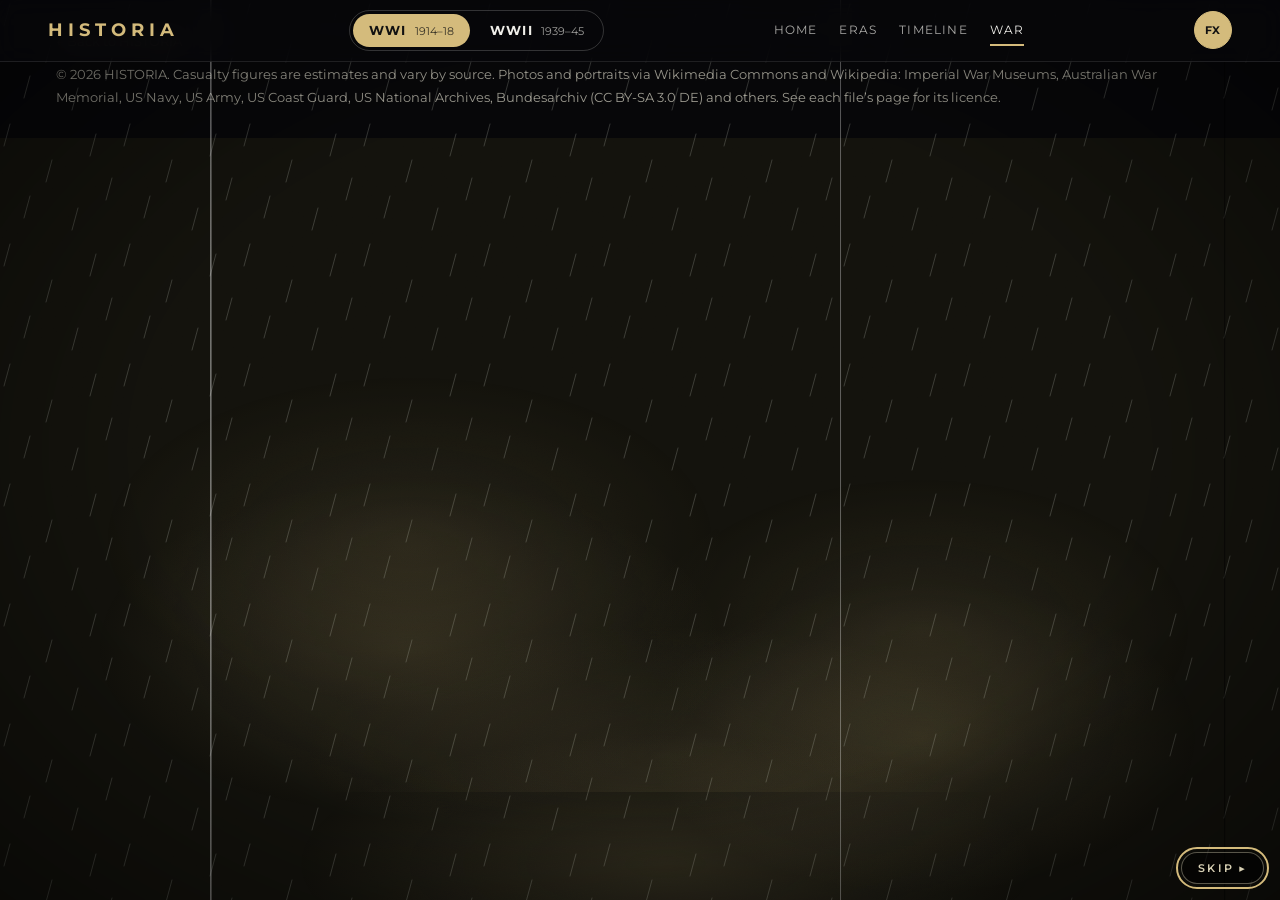
==== war.html @ df44eace "Add files via upload" ====
<!DOCTYPE html>
<html lang="en">
<head>
<meta charset="UTF-8">
<meta name="viewport" content="width=device-width, initial-scale=1, viewport-fit=cover">
<meta name="theme-color" content="#15140e">
<title>War — HISTORIA</title>
<meta name="description" content="The First and Second World Wars as an archive documentary: timelines, battles, leaders and aftermath.">
<link rel="preconnect" href="https://fonts.googleapis.com">
<link rel="preconnect" href="https://fonts.gstatic.com" crossorigin>
<link href="https://fonts.googleapis.com/css2?family=Montserrat:wght@300;400;500;600;700&display=swap" rel="stylesheet">
<link rel="stylesheet" href="war.css">
<link rel="stylesheet" href="war-fx.css">
</head>
<body class="gated" data-war="ww1">
<div id="gate" role="dialog" aria-label="Opening the war archive">
  <div class="gwrap">
    <div class="glight"></div>
    <div class="gdust" id="gdust"></div>
    <div class="door gl"><div class="gt"><small>Restricted access</small><b>WAR</b><small>1914 &mdash; 1945</small></div></div>
    <div class="door gr"><div class="gt"><small>Authorised personnel only</small><b>ARCHIVE</b><small>Historia &middot; Section W</small></div></div>
    <i class="gbar t"></i><i class="gbar b"></i>
    <div class="gwheel">
      <svg viewBox="0 0 200 200" aria-hidden="true">
        <circle cx="100" cy="100" r="94" fill="#1a1c1a" stroke="#0a0a0a" stroke-width="6"/>
        <circle cx="100" cy="100" r="80" fill="none" stroke="#6d7068" stroke-width="12"/>
        <circle cx="100" cy="100" r="80" fill="none" stroke="#2a2c29" stroke-width="2"/>
        <path d="M100 24V176M34 62L166 138M34 138L166 62" stroke="#7d8079" stroke-width="11" stroke-linecap="round"/>
        <path d="M100 24V176M34 62L166 138M34 138L166 62" stroke="#1c1d1b" stroke-width="2" stroke-linecap="round"/>
        <circle cx="100" cy="100" r="26" fill="#3b3d39" stroke="#0e0e0e" stroke-width="4"/>
        <circle class="lamp" cx="100" cy="100" r="9"/>
      </svg>
      <div class="gst"><span class="s1">Sealed</span><span class="s2">Access granted</span></div>
    </div>
  </div>
  <button class="gskip" type="button">Skip &#9656;</button>
</div>
<div class="fxl fog f1" aria-hidden="true"></div>
<div class="fxl fog f2" aria-hidden="true"></div>
<div class="fxl rain" aria-hidden="true"></div>
<div class="fxl beams" aria-hidden="true"><i></i><i></i></div>
<canvas id="fx" class="fxl" aria-hidden="true"></canvas>
<div class="fxl sky" id="sky" aria-hidden="true"></div>
<div class="fxl flk" id="flk" aria-hidden="true"></div>
<div class="fxl scratch" aria-hidden="true"></div>
<div class="fxl vig" aria-hidden="true"></div>
<div class="grain" aria-hidden="true"></div>
<div id="flash" aria-hidden="true"></div>
<div class="prog" id="prog"></div>

<header class="nav">
  <a class="logo" href="index.html">HISTORIA</a>
  <div class="tabs" role="tablist" aria-label="Choose a war">
    <button role="tab" data-k="ww1" aria-selected="true"><b>WWI</b><span>1914–18</span></button>
    <button role="tab" data-k="ww2" aria-selected="false"><b>WWII</b><span>1939–45</span></button>
  </div>
  <nav aria-label="Site">
    <a href="index.html">Home</a>
    <a href="index.html#eras">Eras</a>
    <a href="index.html#timeline">Timeline</a>
    <a href="war.html" aria-current="page">War</a>
  </nav>
  <button class="fxbtn" id="fxbtn" type="button" aria-pressed="true" title="Toggle battlefield effects" aria-label="Toggle battlefield effects">FX</button>
</header>

<main id="main"></main>
<nav class="rail" id="rail" aria-label="Chapters"></nav>
<div class="hud" id="hud" aria-hidden="true"></div>

<footer>
  <a href="index.html">← Back to HISTORIA</a>
  <p>© 2026 HISTORIA. Casualty figures are estimates and vary by source. Photos and portraits via Wikimedia Commons and Wikipedia: Imperial War Museums, Australian War Memorial, US Navy, US Army, US Coast Guard, US National Archives, Bundesarchiv (CC BY-SA 3.0 DE) and others. See each file’s page for its licence.</p>
</footer>

<script defer src="war-data.js"></script>
<script defer src="war-fx.js"></script>
<script defer src="war.js"></script>
</body>
</html>
---- war.css ----
:root{--f:Montserrat,system-ui,sans-serif;--fs:"Cormorant Garamond",Georgia,serif;--n:url("data:image/svg+xml,%3Csvg xmlns='http://www.w3.org/2000/svg' width='300' height='300'%3E%3Cfilter id='n'%3E%3CfeTurbulence type='fractalNoise' baseFrequency='.8' numOctaves='3'/%3E%3CfeColorMatrix values='0 0 0 0 0 0 0 0 0 0 0 0 0 0 0 0 0 0 .55 0'/%3E%3C/filter%3E%3Crect width='300' height='300' filter='url(%23n)'/%3E%3C/svg%3E")}
body[data-war=ww1]{--ab:#15140e;--bb:#cbbf9e;--cb:#5a4630;--tint:#a98d55;--rd:#8a1c12;--hl:#d4bb7c}
body[data-war=ww2]{--ab:#0e1220;--bb:#cfd0c7;--cb:#463f37;--tint:#5d7396;--rd:#9a2a1e;--hl:#9db3d4}
*{box-sizing:border-box;margin:0}
html{scroll-behavior:smooth}
body{font:400 15px/1.75 var(--f);background:var(--ab);color:#efeee9;overflow-x:hidden}
a{color:inherit}
:focus-visible{outline:2px solid var(--hl);outline-offset:3px}
.prog{position:fixed;inset:0 auto auto 0;height:3px;width:0;background:var(--hl);z-index:80}
.grain{position:fixed;inset:-50%;z-index:45;pointer-events:none;background:var(--n);opacity:.1;mix-blend-mode:overlay}
#flash{position:fixed;inset:0;z-index:70;background:#000;opacity:0;pointer-events:none}
#flash.go{animation:fl .7s ease}
@keyframes fl{40%,60%{opacity:1}}
.nav{position:fixed;top:0;left:0;right:0;z-index:60;display:flex;align-items:center;justify-content:space-between;gap:14px;padding:10px clamp(14px,4vw,48px);background:rgba(8,8,10,.74);backdrop-filter:blur(12px);border-bottom:1px solid rgba(255,255,255,.1)}
.logo{font:700 18px var(--f);letter-spacing:.28em;text-decoration:none;color:var(--hl)}
.nav nav{display:flex;gap:22px;font-size:12px;letter-spacing:.1em;text-transform:uppercase}
.nav nav a{text-decoration:none;opacity:.7;padding:4px 0;border-bottom:2px solid transparent}
.nav nav a:hover,.nav nav a[aria-current]{opacity:1;border-color:var(--hl)}
.tabs{display:flex;gap:4px;padding:3px;border:1px solid rgba(255,255,255,.18);border-radius:99px}
.tabs button{cursor:pointer;font:inherit;color:#efeee9;background:none;border:0;border-radius:99px;padding:5px 16px;display:flex;gap:8px;align-items:baseline;transition:.3s}
.tabs b{font-weight:700;letter-spacing:.1em;font-size:13px}.tabs span{font-size:11px;opacity:.65}
.tabs button[aria-selected=true]{background:var(--hl);color:#111}
.tabs button[aria-selected=true] span{opacity:.8}

/* slides */
.sl{position:relative;min-height:100svh;display:grid;align-items:center;overflow:hidden;padding:96px 0 56px}
.a{grid-template-columns:minmax(0,.9fr) minmax(0,1.1fr);color:#efeee9;background:radial-gradient(90% 80% at 15% 20%,rgba(255,255,255,.07),transparent),var(--n),var(--ab)}
.b{grid-template-columns:minmax(0,1fr) minmax(0,1.1fr) minmax(0,1fr);color:#1b1a17;background:radial-gradient(60% 50% at 18% 20%,rgba(120,90,40,.28),transparent),radial-gradient(50% 60% at 88% 88%,rgba(90,60,30,.28),transparent),var(--n),var(--bb)}
.c{grid-template-columns:minmax(0,.95fr) minmax(0,1.05fr);color:#efe3cc;background:radial-gradient(80% 70% at 72% 40%,rgba(255,220,150,.16),transparent),var(--n),var(--cb)}
.c::after{content:attr(data-g);position:absolute;right:-2%;top:12%;width:46%;font:italic 500 30px/1.5 var(--fs);opacity:.07;filter:blur(1.2px);pointer-events:none;text-align:justify}
.tx{position:relative;z-index:3;padding:0 clamp(22px,5vw,80px);text-align:center;max-width:640px;margin:0 auto}
.yr{display:flex;justify-content:center;align-items:center;gap:.35em;font:300 clamp(52px,7.5vw,100px)/1 var(--f);letter-spacing:.04em}
.yr::before,.yr::after{content:"";width:.38em;height:3px;background:currentColor}
.dt{display:inline-block;margin:12px 0 24px;padding-bottom:7px;font:600 12px var(--f);letter-spacing:.16em;text-transform:uppercase;border-bottom:2px solid currentColor}
.tx p{max-width:46ch;margin:0 auto;text-align:justify;text-align-last:center;hyphens:auto}
.stars{margin:22px 0 14px;letter-spacing:.7em;padding-left:.7em;opacity:.8}
.tx h3{font:700 clamp(19px,2.4vw,28px)/1.3 var(--f);letter-spacing:.16em;text-transform:uppercase}
.b .tx h3.top{font-size:clamp(22px,2.8vw,34px)}
.rl{display:block;width:130px;height:3px;background:currentColor;margin:14px auto 22px}
.b .stars{color:var(--rd);opacity:1}
.big{font:700 clamp(28px,3.4vw,42px)/1.1 var(--f);color:var(--rd)}
.tx small{display:block;margin:4px 0 14px;opacity:.7}
.b h3.foot{margin-top:10px;font-size:clamp(15px,1.8vw,20px)}
.tx h4{margin:14px 0 2px;font:700 12px var(--f);letter-spacing:.14em;text-transform:uppercase}
.sd{font-size:13px;line-height:1.6}
.cover .tx{max-width:700px}
.cover h1{font:700 clamp(30px,5.2vw,64px)/1.1 var(--f);letter-spacing:.14em;text-transform:uppercase;margin:6px 0 20px}
.lead{font:italic 500 clamp(20px,2.4vw,26px)/1.45 var(--fs);max-width:34ch;margin:0 auto 26px;text-align:center}
.st{display:grid;grid-template-columns:1fr 1fr;gap:1px;margin-top:22px;background:rgba(255,255,255,.18)}
.st div{background:var(--ab);padding:12px 8px}
.st b{display:block;font:600 clamp(16px,1.9vw,21px) var(--f);color:var(--hl)}
.st span{font-size:12px;opacity:.75}
.fine{margin-top:10px;font-size:12px;opacity:.6}

/* torn photos */
.pw{position:relative;height:min(78svh,740px)}
.pb,.ph{position:absolute;inset:0}
.pb{background:rgba(255,255,255,.16);clip-path:var(--clip2);transform:translateX(var(--dx))}
.b .pb{background:#1b1a17;opacity:.85}.c .pb{background:#e8dcc0;opacity:.55}
.ph{clip-path:var(--clip);overflow:hidden;box-shadow:inset 0 0 130px rgba(0,0,0,.65);background:#222}
.ph::before{content:"";position:absolute;inset:0;z-index:2;background:radial-gradient(rgba(0,0,0,.4) 1px,transparent 1.7px) 0 0/4px 4px;mix-blend-mode:multiply;opacity:.55}
.ph::after{content:"";position:absolute;inset:0;z-index:3;background:var(--tint);mix-blend-mode:multiply;opacity:.5}
.pi{position:absolute;inset:0;background-size:cover;background-position:center;filter:grayscale(1) contrast(1.2)}
.pi img{width:100%;height:100%;object-fit:cover}
.c .ph,.c .dph{filter:sepia(.5)}

/* document / ID cards */
.doc{position:relative;z-index:3;width:min(380px,82%);margin:0 auto;padding:16px 16px 18px;background:var(--n),#e7dabb;color:#2b2217;box-shadow:0 30px 60px rgba(0,0,0,.5),0 0 0 1px rgba(0,0,0,.2);transform:rotate(var(--r,3deg))}
.doc::before{content:"";position:absolute;inset:0;transform:rotate(-5deg) translate(-14px,10px);background:#cdbd98;z-index:-1;box-shadow:0 14px 30px rgba(0,0,0,.4)}
.dph{position:relative;aspect-ratio:3/3.6;overflow:hidden;border:1px solid rgba(0,0,0,.4);background:#444;box-shadow:inset 0 0 60px rgba(0,0,0,.5)}
.dph::after{content:"";position:absolute;inset:0;background:var(--tint);mix-blend-mode:multiply;opacity:.5}
.dl{margin-top:12px;font-family:var(--f);text-align:left}
.dl b{display:block;font:700 14px var(--f);letter-spacing:.12em;text-transform:uppercase;border-bottom:2px solid #2b2217;padding-bottom:6px;margin-bottom:6px}
.dl span{font-size:12px;letter-spacing:.1em;text-transform:uppercase;opacity:.75}
.stamp{position:absolute;z-index:4;right:-12px;top:-16px;padding:5px 12px;border:3px double var(--rd);color:var(--rd);font:700 14px var(--f);letter-spacing:.14em;transform:rotate(-9deg);background:rgba(231,218,187,.85)}
.india{padding:26px 24px;text-align:left;--r:-2deg}
.india p{font-size:14px;margin-top:6px;text-align:left}
.al{list-style:none;padding:0;text-align:left;max-width:46ch;margin:0 auto;display:grid;gap:12px}
.al li{padding:12px 16px;border-left:3px solid var(--hl);background:rgba(255,255,255,.06);font-size:14px}
.ld{display:block;padding-top:110px}
.cards{display:flex;gap:26px;overflow-x:auto;padding:44px clamp(22px,6vw,80px) 56px;scroll-snap-type:x proximity;position:relative;z-index:3}
.idc{flex:none;width:250px;scroll-snap-align:center;padding:14px;background:var(--n),#e7dabb;color:#2b2217;box-shadow:0 24px 40px rgba(0,0,0,.45);transform:rotate(var(--r));transition:transform .35s,box-shadow .35s}
.idc:hover{transform:rotate(0) translateY(-8px);box-shadow:0 34px 50px rgba(0,0,0,.55)}
.ih{font:600 10px var(--f);letter-spacing:.18em;text-transform:uppercase;border-bottom:2px solid #2b2217;padding-bottom:6px;margin-bottom:10px;display:flex;justify-content:space-between}
.por{height:150px;margin-bottom:12px;background:radial-gradient(circle at 50% 36%,#3a2f22 0 21%,transparent 22%),radial-gradient(ellipse at 50% 108%,#3a2f22 0 50%,transparent 51%),linear-gradient(#c3b08c,#8d7a5a);box-shadow:inset 0 0 40px rgba(0,0,0,.45);border:1px solid rgba(0,0,0,.4)}
.por.pic{background:var(--im) center 15%/cover no-repeat;filter:grayscale(1) sepia(.35) contrast(1.1)}
.hint{margin-top:10px;font-size:12px;letter-spacing:.12em;text-transform:uppercase;opacity:.7;text-align:center!important}
.idc h3{font:700 15px/1.3 var(--f);letter-spacing:.08em;text-transform:uppercase}
.idc small{display:block;margin:4px 0 8px;font-size:11px;letter-spacing:.1em;text-transform:uppercase;color:var(--rd);font-weight:600}
.idc p{font-size:13px;line-height:1.6}

/* reveal */
.tx>*,.doc,.idc,.ph,.pb{opacity:0}
.tx>*{transform:translateY(18px)}
.ph{transform:translateX(var(--rx,40px)) scale(1.04)}
.in .tx>*{opacity:1;transform:none;transition:opacity .8s,transform .8s;transition-delay:calc(var(--i,1)*110ms)}
.tx>:nth-child(2){--i:2}.tx>:nth-child(3){--i:3}.tx>:nth-child(4){--i:4}.tx>:nth-child(5){--i:5}.tx>:nth-child(6){--i:6}
.in .ph{opacity:1;transform:none;transition:opacity 1.1s,transform 1.4s cubic-bezier(.2,.7,.2,1)}
.in .pb{opacity:.85;transition:opacity 1.6s .3s}
.in .doc,.in .idc{opacity:1;transition:opacity .9s .2s,transform .35s}
.in .idc:nth-child(2){transition-delay:.35s}.in .idc:nth-child(3){transition-delay:.5s}.in .idc:nth-child(4){transition-delay:.65s}.in .idc:nth-child(5){transition-delay:.8s}

.rail{position:fixed;right:8px;top:50%;transform:translateY(-50%);z-index:55;display:flex;flex-direction:column}
.rail button{position:relative;width:20px;height:19px;background:none;border:0;cursor:pointer}
.rail button::before{content:"";position:absolute;inset:6px;border:1.5px solid #fff;border-radius:50%;mix-blend-mode:difference;transition:.25s}
.rail button.on::before{background:#fff;inset:4px}
.rail span{position:absolute;right:24px;top:50%;transform:translateY(-50%);white-space:nowrap;font-size:11px;background:#000;color:#fff;padding:3px 9px;border-radius:3px;opacity:0;pointer-events:none;transition:.2s}
.rail button:hover span,.rail button:focus-visible span{opacity:1}
.hud{position:fixed;left:clamp(14px,3vw,40px);bottom:18px;z-index:55;color:#fff;mix-blend-mode:difference;pointer-events:none;line-height:1.1}
.hud b{display:block;font:300 clamp(30px,4vw,52px) var(--f);letter-spacing:.04em}
.hud small{font-size:11px;letter-spacing:.16em;text-transform:uppercase;opacity:.8}
footer{padding:30px clamp(16px,5vw,56px);display:flex;flex-wrap:wrap;gap:10px 30px;justify-content:space-between;font-size:13px;background:#08080a;color:#a9a79c}
footer a{color:var(--hl);text-decoration:none}

@media(max-width:860px){
.nav nav{display:none}.sl{padding:58px 0 40px}.ld{padding-top:80px}
.a,.b,.c{grid-template-columns:1fr;align-content:start;gap:26px}
.a .pw,.c .pw,.b .pw{height:44svh;order:-1}
.b .pw.two{display:none}
.pb{clip-path:var(--clipm2)}.ph{clip-path:var(--clipm)}
.pb{transform:translateY(1.4%)}.ph{--rx:0}
.c::after{display:none}.doc{margin-bottom:10px}
.rail,.hud small{display:none}.hud{bottom:10px}
.hud b{font-size:26px}
.tabs button{padding:5px 11px}.tabs span{display:none}
}
@media(prefers-reduced-motion:reduce){*{animation:none!important;transition:none!important;scroll-behavior:auto!important}.tx>*,.doc,.idc,.ph,.pb{opacity:1!important;transform:none!important}.pb{opacity:.85!important}.doc{transform:rotate(var(--r,3deg))!important}.idc{transform:rotate(var(--r))!important}}
---- war-fx.css ----
/* ===== HISTORIA · War — gate, battlefield effects, UX polish (load after war.css) ===== */
body[data-war=ww1]{--fogc:rgba(190,170,110,.16)}
body[data-war=ww2]{--fogc:rgba(120,145,190,.15)}
body.gated{overflow:hidden}

/* ---------- 1. BLAST-DOOR GATE ---------- */
#gate{position:fixed;inset:0;z-index:200;overflow:hidden;font-family:var(--f)}
.gwrap{position:absolute;inset:0}
#gate .door{position:absolute;top:0;bottom:0;width:50.4%;z-index:3;will-change:transform;
  background:
   radial-gradient(circle,rgba(255,255,255,.3) 0 1.6px,rgba(0,0,0,.65) 2.4px,transparent 3.6px) 0 0/64px 64px,
   linear-gradient(transparent calc(50% - 2px),rgba(0,0,0,.6) 50%,transparent calc(50% + 2px)),
   radial-gradient(70% 50% at 70% 20%,rgba(160,90,40,.28),transparent),
   var(--n),
   linear-gradient(90deg,#202420,#3a3f39 45%,#1e211e);
  box-shadow:inset 0 0 140px rgba(0,0,0,.75),inset 0 0 0 3px rgba(0,0,0,.6)}
#gate .door::before,#gate .door::after{content:"";position:absolute;left:0;right:0;height:26px;
  background:repeating-linear-gradient(-45deg,#d6a317 0 18px,#141414 18px 36px);opacity:.92;box-shadow:0 0 0 2px #0a0a0a}
#gate .door::before{top:0}#gate .door::after{bottom:0}
.gl{left:0;border-right:3px solid #000}
.gr{right:0;border-left:3px solid #000}
.gt{position:absolute;top:50%;transform:translateY(-50%);display:flex;flex-direction:column;gap:10px;color:#d8d0b4;white-space:nowrap}
.gl .gt{right:calc(min(17vmin,140px) + 22px);align-items:flex-end;text-align:right}
.gr .gt{left:calc(min(17vmin,140px) + 22px);align-items:flex-start}
.gt b{font:800 clamp(15px,4.6vw,96px)/1 var(--f);letter-spacing:.1em;text-shadow:0 2px 0 rgba(0,0,0,.6);opacity:.9}
.gt small{font:600 clamp(8px,1.05vw,13px) var(--f);letter-spacing:.3em;text-transform:uppercase;opacity:.65}
.gbar{position:absolute;left:28%;width:44%;height:clamp(22px,4.4vh,44px);z-index:4;
  background:linear-gradient(#5b5f58,#2a2d29 55%,#171917);box-shadow:0 6px 16px rgba(0,0,0,.6),inset 0 2px 0 rgba(255,255,255,.18);border:2px solid #0a0a0a}
.gbar.t{top:27%}.gbar.b{bottom:27%}
.gwheel{--ws:min(34vmin,280px);position:absolute;left:50%;top:50%;width:var(--ws);height:var(--ws);margin:calc(var(--ws)/-2) 0 0 calc(var(--ws)/-2);z-index:6;filter:drop-shadow(0 12px 22px rgba(0,0,0,.7))}
.gwheel svg{display:block;width:100%;height:100%}
.lamp{fill:#d1281c}
.gst{position:absolute;top:calc(100% + 16px);left:50%;width:0;font:700 12px/1 var(--f);letter-spacing:.32em;text-transform:uppercase;white-space:nowrap}
.gst span{position:absolute;left:0;transform:translateX(-50%)}
.gst .s1{color:#e0493a}.gst .s2{color:#6fe38a;opacity:0}
.glight{position:absolute;inset:0;z-index:1;opacity:0;background:radial-gradient(55% 120% at 50% 50%,rgba(255,246,214,.92),rgba(255,200,120,.45) 38%,transparent 72%)}
.gdust{position:absolute;inset:0;z-index:2;pointer-events:none}
.gdust i{position:absolute;bottom:-10px;border-radius:50%;background:rgba(255,236,190,.9);opacity:0}
.gskip{position:absolute;right:16px;bottom:16px;z-index:10;cursor:pointer;font:600 11px var(--f);letter-spacing:.2em;text-transform:uppercase;color:#d8d0b4;background:rgba(0,0,0,.55);border:1px solid rgba(216,208,180,.4);border-radius:99px;padding:8px 16px;transition:background .25s,color .25s}
.gskip:hover{background:var(--hl);color:#111}

/* timeline — all driven by .run so JS only adds one class */
#gate.run .gwheel svg{animation:gspin 1s .3s cubic-bezier(.5,0,.2,1) both}
#gate.run .lamp{animation:glamp 1.4s both}
#gate.run .gst .s1{animation:gblink .5s steps(2) infinite,ghide .01s 1.4s forwards}
#gate.run .gst .s2{animation:gshow .2s 1.45s forwards}
#gate.run .gbar.t{animation:gbt .5s 1.25s cubic-bezier(.6,0,.3,1) both}
#gate.run .gbar.b{animation:gbb .5s 1.3s cubic-bezier(.6,0,.3,1) both}
#gate.run .gwheel{animation:gwout .35s 1.7s ease-in both}
#gate.run .gwrap{animation:gshake .55s 1.75s linear}
#gate.run .gl{animation:gdl 1.6s 1.8s cubic-bezier(.7,0,.25,1) both}
#gate.run .gr{animation:gdr 1.6s 1.8s cubic-bezier(.7,0,.25,1) both}
#gate.run .glight{animation:glt 2.2s 1.8s ease-out both}
#gate.run .gdust i{animation:gdd var(--d) var(--l) ease-out both}
#gate.out{animation:gout .6s ease forwards;pointer-events:none}
@keyframes gspin{to{transform:rotate(-540deg)}}
@keyframes glamp{0%,80%{fill:#d1281c}81%,100%{fill:#5be07a}}
@keyframes gblink{50%{opacity:.25}}
@keyframes ghide{to{opacity:0;visibility:hidden}}
@keyframes gshow{to{opacity:1}}
@keyframes gbt{to{transform:translateX(-170%)}}
@keyframes gbb{to{transform:translateX(170%)}}
@keyframes gwout{to{opacity:0;transform:scale(1.2)}}
@keyframes gshake{15%{transform:translate(-3px,2px)}30%{transform:translate(3px,-2px)}45%{transform:translate(-2px,-3px)}60%{transform:translate(3px,3px)}75%{transform:translate(-2px,2px)}}
@keyframes gdl{0%{transform:none}10%{transform:translateX(.6%)}100%{transform:translateX(-101%)}}
@keyframes gdr{0%{transform:none}10%{transform:translateX(-.6%)}100%{transform:translateX(101%)}}
@keyframes glt{0%{opacity:0}18%{opacity:1}100%{opacity:0}}
@keyframes gdd{0%{opacity:0;transform:translate(0,0)}20%{opacity:.9}100%{opacity:0;transform:translate(var(--x),-70vh)}}
@keyframes gout{to{opacity:0;visibility:hidden}}

/* ---------- 2. BATTLEFIELD EFFECT LAYERS ---------- */
.fxl{position:fixed;pointer-events:none}
.nofx .fxl{display:none}
.fog{left:0;top:0;width:200vw;height:100%;z-index:43;background-size:100vw 100%;
  background-image:radial-gradient(34% 26% at 32% 72%,var(--fogc),transparent 72%),radial-gradient(30% 24% at 72% 82%,var(--fogc),transparent 72%),radial-gradient(40% 20% at 52% 96%,var(--fogc),transparent 72%);
  animation:fogd 70s linear infinite}
.fog.f2{top:-12%;opacity:.7;animation-duration:115s;animation-direction:reverse}
@keyframes fogd{to{transform:translate3d(-100vw,0,0)}}
.rain{inset:0;z-index:44;opacity:.4;animation:rain .55s linear infinite;
  background:url("data:image/svg+xml,%3Csvg xmlns='http://www.w3.org/2000/svg' width='120' height='120'%3E%3Cg stroke='%23dfe3d6' stroke-opacity='.55' stroke-width='1' stroke-linecap='round'%3E%3Cpath d='M10 4l-6 22M52 40l-6 22M96 14l-6 22M30 76l-6 22M78 88l-6 22M112 58l-6 22'/%3E%3C/g%3E%3C/svg%3E")}
body[data-war=ww2] .rain{display:none}
@keyframes rain{to{background-position:-30px 120px}}
.beams{inset:0;z-index:44;overflow:hidden;mix-blend-mode:screen}
body[data-war=ww1] .beams{display:none}
.beams i{position:absolute;bottom:-4vh;left:var(--l);width:min(38vw,420px);height:120vh;margin-left:calc(min(38vw,420px) / -2);transform-origin:50% 100%;
  background:linear-gradient(to top,rgba(235,240,255,.36),rgba(235,240,255,.12) 45%,transparent 85%);clip-path:polygon(47% 100%,53% 100%,100% 0,0 0);
  animation:sweep 11s ease-in-out infinite alternate;will-change:transform}
.beams i:nth-child(1){--l:16%}
.beams i:nth-child(2){--l:84%;animation-duration:14s;animation-direction:alternate-reverse}
@keyframes sweep{from{transform:rotate(-28deg)}to{transform:rotate(26deg)}}
#fx{inset:0;width:100%;height:100%;z-index:44}
.sky{inset:0;z-index:44;overflow:hidden}
.fly{position:absolute;left:0;top:var(--t);width:var(--w);opacity:.16;mix-blend-mode:difference;will-change:transform;animation:fly var(--d) linear forwards}
.fly svg{display:block;width:100%;height:auto}
@keyframes fly{from{transform:translate3d(-30vw,0,0)}to{transform:translate3d(130vw,0,0)}}
.flk{inset:0;z-index:46;opacity:0;background:radial-gradient(ellipse 70% 55% at var(--fx,50%) 105%,rgba(255,196,120,.55),rgba(255,150,60,.18) 45%,transparent 75%)}
.flk.pop{animation:pop 1.1s ease-out}
@keyframes pop{0%{opacity:0}8%{opacity:.9}18%{opacity:.25}28%{opacity:.6}100%{opacity:0}}
#main.rumble{animation:rumble .7s linear}
@keyframes rumble{15%{transform:translate(-1.5px,1px)}30%{transform:translate(1.5px,-1px)}45%{transform:translate(-1px,-1.5px)}60%{transform:translate(1.5px,1px)}75%{transform:translate(-1px,1px)}}
.scratch{inset:0;z-index:46;overflow:hidden}
.scratch::before{content:"";position:absolute;top:0;bottom:0;left:-10%;width:120%;
  background:linear-gradient(90deg,transparent 22%,rgba(255,255,255,.55) 22.05%,transparent 22.15%),linear-gradient(90deg,transparent 63%,rgba(255,255,255,.4) 63.04%,transparent 63.12%),linear-gradient(90deg,transparent 88%,rgba(0,0,0,.5) 88.05%,transparent 88.14%);
  animation:scr 1.3s steps(1) infinite}
.scratch::after{content:"";position:absolute;inset:0;background:#000;opacity:.03;animation:flick .45s steps(2) infinite}
@keyframes scr{0%{transform:none;opacity:0}20%{transform:translateX(-6vw);opacity:.9}40%{transform:translateX(4vw);opacity:.3}60%{transform:translateX(-2vw);opacity:.8}80%{transform:translateX(7vw);opacity:0}100%{transform:none;opacity:.6}}
@keyframes flick{50%{opacity:.07}}
.vig{inset:0;z-index:47;background:radial-gradient(ellipse at center,transparent 55%,rgba(0,0,0,.5));animation:vp 7s ease-in-out infinite alternate}
@keyframes vp{to{opacity:.7}}

/* ---------- 3. SLIDE-LEVEL WAR DETAILS ---------- */
.cover::after,.end::before{content:"";position:absolute;left:0;right:0;height:64px;z-index:4;pointer-events:none;transform-origin:50% 50%;
  background:url("data:image/svg+xml,%3Csvg xmlns='http://www.w3.org/2000/svg' width='120' height='40'%3E%3Cg fill='none' stroke='%23070707' stroke-linecap='round'%3E%3Cpath d='M0 20Q15 8 30 20T60 20T90 20T120 20' stroke-width='2.4'/%3E%3Cpath d='M10 12l10 16M20 12l-10 16M40 28l10-16M50 28l-10-16M70 12l10 16M80 12l-10 16M100 28l10-16M110 28l-10-16' stroke-width='1.5'/%3E%3C/g%3E%3C/svg%3E") repeat-x center/120px 40px;
  filter:drop-shadow(0 3px 3px rgba(0,0,0,.5));animation:sway 6s ease-in-out infinite alternate}
.cover::after{bottom:0}.end::before{top:0;transform:scaleY(-1);animation:none}
@keyframes sway{from{transform:rotate(-.25deg) translateY(0)}to{transform:rotate(.25deg) translateY(3px)}}
.clf{position:absolute;z-index:6;left:clamp(14px,5vw,72px);top:84px;padding:6px 14px 4px;border:3px double #c8422f;color:#d0482f;font:700 clamp(13px,1.6vw,20px) var(--f);letter-spacing:.2em;text-transform:uppercase;text-align:center;opacity:0;pointer-events:none;text-shadow:0 0 1px rgba(0,0,0,.5);transform:rotate(-8deg) scale(2.2)}
.clf small{display:block;margin-top:2px;font-size:.55em;letter-spacing:.16em;opacity:.85}
.in .clf{animation:stamp .5s .9s cubic-bezier(.2,1.4,.4,1) forwards}
@keyframes stamp{0%{opacity:0;transform:rotate(-8deg) scale(2.2)}60%{opacity:1}100%{opacity:.92;transform:rotate(-8deg) scale(1)}}
.cue{position:absolute;left:50%;bottom:78px;z-index:5;transform:translateX(-50%);display:flex;flex-direction:column;align-items:center;gap:6px;font-size:11px;letter-spacing:.3em;text-transform:uppercase;opacity:0;pointer-events:none;transition:opacity .6s}
.cue span{width:14px;height:14px;border:solid currentColor;border-width:0 2px 2px 0;transform:rotate(45deg);animation:cue 1.6s ease-in-out infinite}
.in.cur .cue{opacity:.7;transition-delay:1.8s}
@keyframes cue{50%{transform:rotate(45deg) translate(4px,4px);opacity:.4}}

/* ---------- 4. SMOOTHER MOTION + UX ---------- */
.prog{width:100%;transform:scaleX(0);transform-origin:left;transition:transform .12s linear}
#flash{background:radial-gradient(circle at 50% 50%,#fff6d6 0,#ffb347 18%,#3a1608 48%,#000 78%)}
#flash.go{animation:fl 1s cubic-bezier(.4,0,.2,1)}
@keyframes fl{0%{opacity:0}30%,48%{opacity:1}100%{opacity:0}}
.in .tx>*{transition:opacity 1s cubic-bezier(.22,.8,.2,1),transform 1s cubic-bezier(.22,.8,.2,1);transition-delay:calc(var(--i,1)*110ms)}
.in .ph{transition:opacity 1.1s ease,transform 1.5s cubic-bezier(.22,.8,.2,1);will-change:transform}
.in .doc,.in .idc{transition:opacity .9s .2s ease,transform .5s cubic-bezier(.22,.8,.2,1),box-shadow .5s}
.pi img{opacity:0;transition:opacity .9s ease}
.pi img.ok{opacity:1}
.cur .pi{animation:kb 22s ease-in-out infinite alternate;will-change:transform}
@keyframes kb{from{transform:scale(1.02)}to{transform:scale(1.1) translate(-1.2%,-.8%)}}
.hud b,.hud small{animation:hudin .6s cubic-bezier(.22,.8,.2,1)}
@keyframes hudin{from{opacity:0;transform:translateY(10px)}}
.tabs button:not([aria-selected=true]):hover{background:rgba(255,255,255,.1)}
.tabs button:active{transform:scale(.96)}
.fxbtn{cursor:pointer;flex:none;width:38px;height:38px;border-radius:50%;border:1px solid rgba(255,255,255,.22);background:none;color:#efeee9;font:700 11px var(--f);letter-spacing:.08em;transition:background .25s,color .25s,opacity .25s}
.fxbtn[aria-pressed=true]{background:var(--hl);color:#111;border-color:var(--hl)}
.fxbtn:hover{opacity:.85}
.cards{cursor:grab;overscroll-behavior-x:contain;scrollbar-width:thin;scrollbar-color:var(--hl) transparent}
.cards.drag{cursor:grabbing;scroll-snap-type:none;user-select:none}
.cnav{display:flex;gap:10px;justify-content:center;margin-top:14px}
.cnav button{cursor:pointer;width:38px;height:38px;border-radius:50%;border:1px solid currentColor;background:none;color:inherit;font-size:20px;line-height:1;transition:background .25s,color .25s,transform .2s}
.cnav button:hover{background:var(--hl);color:#111;border-color:var(--hl)}
.cnav button:active{transform:scale(.92)}
@media(min-width:861px){html{scroll-snap-type:y proximity}.sl{scroll-snap-align:start}}
@media(max-width:860px){
.logo{font-size:15px;letter-spacing:.16em}
.clf{top:62px}.cue{display:none}
.gt b{letter-spacing:.06em}
.beams i:nth-child(2){display:none}
.cover::after,.end::before{height:48px}
}
@media(prefers-reduced-motion:reduce){#gate,.fxl,.fxbtn,.cue{display:none!important}.clf{opacity:.92!important;transform:rotate(-8deg)!important}.pi img{opacity:1!important}}
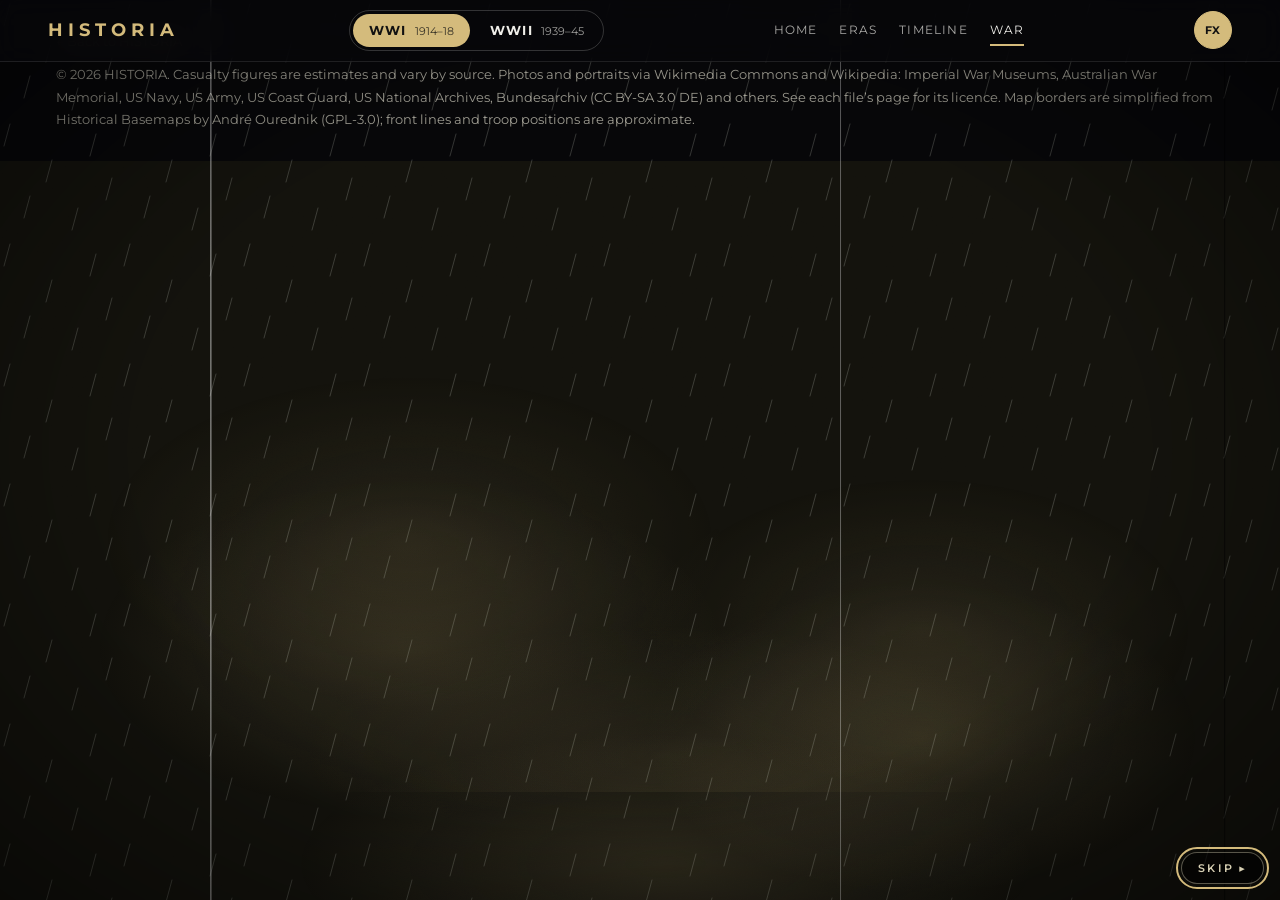
==== commit ba60ec3e: "Add files via upload" ====
--- a/war.html
+++ b/war.html
@@ -11,6 +11,8 @@
 <link href="https://fonts.googleapis.com/css2?family=Montserrat:wght@300;400;500;600;700&display=swap" rel="stylesheet">
 <link rel="stylesheet" href="war.css">
 <link rel="stylesheet" href="war-fx.css">
+<link rel="stylesheet" href="war-map.css">
+<link rel="stylesheet" href="war-story.css">
 </head>
 <body class="gated" data-war="ww1">
 <div id="gate" role="dialog" aria-label="Opening the war archive">
@@ -69,11 +71,16 @@
 
 <footer>
   <a href="index.html">← Back to HISTORIA</a>
-  <p>© 2026 HISTORIA. Casualty figures are estimates and vary by source. Photos and portraits via Wikimedia Commons and Wikipedia: Imperial War Museums, Australian War Memorial, US Navy, US Army, US Coast Guard, US National Archives, Bundesarchiv (CC BY-SA 3.0 DE) and others. See each file’s page for its licence.</p>
+  <p>© 2026 HISTORIA. Casualty figures are estimates and vary by source. Photos and portraits via Wikimedia Commons and Wikipedia: Imperial War Museums, Australian War Memorial, US Navy, US Army, US Coast Guard, US National Archives, Bundesarchiv (CC BY-SA 3.0 DE) and others. See each file’s page for its licence. Map borders are simplified from Historical Basemaps by André Ourednik (GPL-3.0); front lines and troop positions are approximate.</p>
 </footer>
 
 <script defer src="war-data.js"></script>
+<script defer src="war-geo.js"></script>
+<script defer src="war-map-data.js"></script>
+<script defer src="war-story-data.js"></script>
 <script defer src="war-fx.js"></script>
+<script defer src="war-map.js"></script>
+<script defer src="war-story.js"></script>
 <script defer src="war.js"></script>
 </body>
 </html>
--- a/war-map.css
+++ b/war-map.css
@@ -0,0 +1,102 @@
+/* ===== HISTORIA · War map ===== */
+.mapwrap{--al:#4f86a3;--cp:#b04a3a;--ne:#6c6a58;--ex:#6a5f7a;--new:#d8b04a;--mand:#3f9a8a;--ru:#8a5a3c;
+  position:relative;height:calc(100svh + var(--k)*62svh);background:#0a1015;color:#efeee9}
+.mstage{position:sticky;top:0;height:100svh;overflow:hidden;background:radial-gradient(120% 90% at 60% 45%,#18262f,#0a1015);isolation:isolate}
+.mstage::before{content:"";position:absolute;inset:-20%;z-index:0;pointer-events:none;opacity:.07;
+  background:repeating-linear-gradient(115deg,transparent 0 38px,#9fc4d8 38px 39px);animation:mwave 40s linear infinite}
+@keyframes mwave{to{transform:translate3d(-39px,0,0)}}
+.msvg{position:absolute;inset:0;width:100%;height:100%;display:block;z-index:1}
+
+/* geography */
+.gb{transition:opacity 1.3s ease}.gb.off{opacity:0}
+.gr{stroke:rgba(255,255,255,.06);stroke-width:1;fill:none;vector-effect:non-scaling-stroke}
+.cn{stroke:#0a0f13;stroke-width:.9;vector-effect:non-scaling-stroke;fill-opacity:.9;transition:fill .9s ease}
+.cn.s-al{fill:var(--al)}.cn.s-cp{fill:var(--cp)}.cn.s-ne{fill:var(--ne)}.cn.s-ex{fill:var(--ex)}
+.cn.s-new{fill:var(--new)}.cn.s-mand{fill:var(--mand)}.cn.s-ru{fill:var(--ru)}
+
+/* overlays */
+.ar,.fr,.aw,.un,.mk{opacity:0;transition:opacity .7s ease;pointer-events:none}
+.ar.on,.fr.on,.aw.on,.un.on,.mk.on{opacity:1}
+.ar{stroke-width:1.4;stroke-dasharray:5 4;stroke:rgba(255,255,255,.7)}
+.ar.s-cp{fill:url(#wmh_cp)}.ar.s-al{fill:url(#wmh_al)}
+.fr .cs,.fr .ln,.aw .sh,.aw .ln{fill:none;stroke-linejoin:round;stroke-linecap:round;stroke-dasharray:100;stroke-dashoffset:100;transition:stroke-dashoffset 2s ease}
+.fr .cs{stroke:#0a0f13;stroke-width:7;opacity:.75}
+.fr .ln{stroke:#f4dc90;stroke-width:3.2;filter:drop-shadow(0 0 4px rgba(244,220,144,.65))}
+.fr.on .cs,.fr.on .ln,.aw.on .sh,.aw.on .ln{stroke-dashoffset:0}
+.aw .sh{stroke:#0a0f13;stroke-width:8;opacity:.6}
+.aw .ln{stroke-width:4.2;transition-duration:1.5s;transition-delay:.35s}
+.aw.s-cp .ln{stroke:#f27a60}.aw.s-al .ln{stroke:#8fd4ec}
+.aw .hd{opacity:0;transition:opacity .35s;stroke:#0a0f13;stroke-width:1.5;stroke-linejoin:round}
+.aw.s-cp .hd{fill:#f27a60}.aw.s-al .hd{fill:#8fd4ec}
+.aw.on .hd{opacity:1;transition-delay:1.7s}
+.aw .at{font:600 11px var(--f);letter-spacing:.06em;text-anchor:middle;fill:#fff;paint-order:stroke;stroke:#0a0f13;stroke-width:3.5px;stroke-linejoin:round;opacity:0;transition:opacity .5s}
+.aw.on .at{opacity:1;transition-delay:1.5s}
+.un rect{stroke:#fff;stroke-width:1.6}.un path{stroke:#fff;stroke-width:1.4;fill:none}
+.un.s-cp rect{fill:#b04a3a}.un.s-al rect{fill:#3f7694}
+.un text{font:600 10px var(--f);fill:#fff;text-anchor:middle;paint-order:stroke;stroke:#0a0f13;stroke-width:3.2px;stroke-linejoin:round}
+.mk .dot{fill:#ffcf6b;stroke:#0a0f13;stroke-width:2}
+.mk .pl{fill:none;stroke:#ffcf6b;stroke-width:2;transform-box:fill-box;transform-origin:center;animation:mpl 2.2s ease-out infinite}
+.mk.k-e .dot{fill:#fff}.mk.k-e .pl{stroke:#fff}
+.mk.k-s .dot{fill:#8fd4ec}.mk.k-s .pl{stroke:#8fd4ec}
+.mk text{font:600 12px var(--f);fill:#fff;paint-order:stroke;stroke:#0a0f13;stroke-width:3.6px;stroke-linejoin:round}
+@keyframes mpl{from{transform:scale(.7);opacity:.9}to{transform:scale(2.8);opacity:0}}
+.lb{font:700 12px var(--f);letter-spacing:.22em;text-anchor:middle;fill:rgba(255,255,255,.5);paint-order:stroke;stroke:rgba(0,0,0,.4);stroke-width:3px;opacity:0;transition:opacity .6s;pointer-events:none}
+.lb.sea{font:italic 500 13px var(--fs);letter-spacing:.34em;fill:rgba(165,205,230,.55);stroke:none}
+.lb.on{opacity:1}
+
+/* UI over the map */
+.mtop{position:absolute;z-index:3;left:clamp(14px,3vw,40px);top:70px;display:grid;gap:2px;pointer-events:none}
+.mtop b{font:700 11px var(--f);letter-spacing:.3em;text-transform:uppercase;color:var(--hl)}
+.mtop small{font-size:12px;opacity:.65;max-width:340px;line-height:1.5}
+.mcard{position:absolute;z-index:3;left:clamp(14px,3vw,40px);top:132px;width:min(370px,36vw);max-height:calc(100svh - 230px);overflow:auto;
+  padding:18px 20px;background:rgba(9,14,18,.8);backdrop-filter:blur(10px);-webkit-backdrop-filter:blur(10px);
+  border:1px solid rgba(255,255,255,.14);border-left:3px solid var(--hl);box-shadow:0 24px 50px rgba(0,0,0,.5)}
+.mcard>*{opacity:1}
+.mcard.in>*{animation:mcin .7s cubic-bezier(.22,.8,.2,1) both}
+.mcard.in>:nth-child(2){animation-delay:.07s}.mcard.in>:nth-child(3){animation-delay:.14s}.mcard.in>:nth-child(4){animation-delay:.21s}.mcard.in>:nth-child(5){animation-delay:.28s}
+@keyframes mcin{from{opacity:0;transform:translateY(12px)}}
+.md{font:600 12px var(--f);letter-spacing:.2em;text-transform:uppercase;color:var(--hl)}
+.mcard h3{margin:6px 0 10px;font:700 19px/1.25 var(--f);letter-spacing:.06em;text-transform:uppercase}
+.mcard p{font-size:14px;line-height:1.65;opacity:.92}
+.mev{list-style:none;padding:0;margin:14px 0 0;display:grid;gap:9px;font-size:13px;line-height:1.5}
+.mev li{display:grid;grid-template-columns:88px 1fr;gap:10px;padding-top:9px;border-top:1px solid rgba(255,255,255,.12)}
+.mev b{font:700 11px/1.6 var(--f);letter-spacing:.08em;text-transform:uppercase;color:var(--hl)}
+.mev span{opacity:.88}
+.mn{margin-top:12px;font-size:11px;letter-spacing:.18em;opacity:.5}
+.mleg{position:absolute;z-index:3;right:46px;top:70px;display:grid;gap:7px;padding:12px 14px;background:rgba(9,14,18,.72);backdrop-filter:blur(8px);-webkit-backdrop-filter:blur(8px);border:1px solid rgba(255,255,255,.12);font-size:12px;pointer-events:none}
+.mleg span{display:flex;align-items:center;gap:9px}
+.sw{display:inline-block;width:18px;height:12px;border:1px solid rgba(255,255,255,.35)}
+.sw.s-al{background:var(--al)}.sw.s-cp{background:var(--cp)}.sw.s-ne{background:var(--ne)}.sw.s-ex{background:var(--ex)}
+.sw.s-new{background:var(--new)}.sw.s-mand{background:var(--mand)}.sw.s-ru{background:var(--ru)}
+.sw.s-hatch{background:repeating-linear-gradient(45deg,rgba(176,74,58,.35) 0 3px,#f2c9a6 3px 4px)}
+.sw.s-front{height:0;border:0;border-top:3px solid #f4dc90;margin:5px 0}
+.sw.s-arrow{height:0;border:0;border-top:4px solid #8fd4ec;margin:4px 0}
+.mctl{position:absolute;z-index:3;left:50%;bottom:18px;transform:translateX(-50%);width:min(620px,calc(100% - 520px));min-width:360px;display:flex;align-items:center;gap:10px;
+  padding:10px 16px 18px;background:rgba(9,14,18,.78);backdrop-filter:blur(10px);-webkit-backdrop-filter:blur(10px);border:1px solid rgba(255,255,255,.14);border-radius:99px}
+.mb{flex:none;cursor:pointer;width:34px;height:34px;border-radius:50%;border:1px solid rgba(255,255,255,.3);background:none;color:#efeee9;font:700 16px/1 var(--f);transition:background .25s,color .25s,transform .2s}
+.mb:hover,.mb.on{background:var(--hl);color:#111;border-color:var(--hl)}
+.mb:active{transform:scale(.92)}
+.mplay{font-size:12px}
+.mtrack{position:relative;flex:1;display:flex;align-items:center;height:34px}
+.mtrack::before{content:"";position:absolute;left:0;right:0;top:50%;height:2px;margin-top:-1px;background:rgba(255,255,255,.2)}
+.mtrack::after{content:"";position:absolute;left:0;top:50%;height:2px;margin-top:-1px;width:var(--w,0%);background:var(--hl);transition:width .9s ease}
+.mt{position:relative;flex:1;height:34px;background:none;border:0;cursor:pointer;color:inherit}
+.mt i{position:absolute;left:50%;top:50%;width:9px;height:9px;margin:-4.5px;border-radius:50%;background:#2a3138;border:1.5px solid rgba(255,255,255,.55);transition:background .3s,transform .3s,border-color .3s}
+.mt.done i{background:var(--hl);border-color:var(--hl)}
+.mt.on i{background:#fff;border-color:#fff;transform:scale(1.6);box-shadow:0 0 0 4px rgba(244,220,144,.25)}
+.mt span{position:absolute;left:50%;top:100%;transform:translate(-50%,-2px);font-size:10px;letter-spacing:.12em;opacity:.65}
+.mcr{position:absolute;z-index:2;right:46px;bottom:6px;max-width:min(420px,30vw);font-size:9.5px;line-height:1.4;opacity:.38;text-align:right;pointer-events:none}
+body.inmap .hud{transition:opacity .3s}
+
+@media(max-width:860px){
+  .mtop,.mcr{display:none}
+  .mleg{left:10px;right:10px;top:62px;display:flex;flex-wrap:wrap;gap:4px 12px;padding:7px 10px;font-size:10.5px}
+  .sw{width:14px;height:9px}
+  .mcard{left:10px;right:10px;top:auto;bottom:70px;width:auto;max-height:42svh;padding:13px 14px}
+  .mcard h3{font-size:15px;margin:4px 0 6px}.mcard p{font-size:13px;line-height:1.55}
+  .mev{display:none}
+  .mctl{left:10px;right:10px;bottom:10px;width:auto;min-width:0;transform:none;padding:6px 10px 16px}
+  body.inmap .hud{opacity:0}
+}
+@media(max-height:620px) and (min-width:861px){.mev{display:none}.mcard{max-height:calc(100svh - 200px)}}
+@media(prefers-reduced-motion:reduce){.mstage::before,.mk .pl{animation:none!important}.fr .cs,.fr .ln,.aw .sh,.aw .ln{stroke-dashoffset:0!important}.aw .hd,.aw .at{opacity:1!important}.mcard.in>*{animation:none!important}}
--- a/war-story.css
+++ b/war-story.css
@@ -0,0 +1,55 @@
+/* ===== HISTORIA · War story (simple-wiki style reader) ===== */
+.story{position:relative;padding:clamp(70px,10vw,120px) clamp(16px,4vw,56px) 80px;color:#1b1a17;
+  background:radial-gradient(60% 40% at 15% 5%,rgba(120,90,40,.25),transparent),var(--n),var(--bb)}
+.sthead{max-width:1180px;margin:0 auto 34px;padding-bottom:22px;border-bottom:3px double rgba(27,26,23,.45)}
+.sthead span{font:700 11px var(--f);letter-spacing:.3em;text-transform:uppercase;color:var(--rd)}
+.sthead h2{margin:8px 0 6px;font:700 clamp(28px,5vw,52px)/1.1 var(--f);letter-spacing:.06em;text-transform:uppercase}
+.sthead p{font:italic 500 clamp(18px,2.2vw,24px) var(--fs);opacity:.8}
+.stwrap{max-width:1180px;margin:0 auto;display:grid;grid-template-columns:230px minmax(0,1fr);gap:clamp(24px,4vw,56px);align-items:start}
+.stoc{position:sticky;top:84px;font-size:13px}
+.stoc summary{cursor:pointer;list-style:none;font:700 12px var(--f);letter-spacing:.2em;text-transform:uppercase;padding:0 0 10px;border-bottom:2px solid #1b1a17;margin-bottom:10px}
+.stoc summary::-webkit-details-marker{display:none}
+.stoc ol{list-style:none;padding:0;margin:0;display:grid;gap:2px;max-height:calc(100svh - 200px);overflow:auto}
+.stoc a{display:flex;gap:10px;align-items:baseline;padding:6px 8px 6px 10px;text-decoration:none;line-height:1.35;border-left:3px solid transparent;opacity:.72;transition:background .25s,opacity .25s,border-color .25s}
+.stoc a span{flex:none;width:1.6em;font:700 11px var(--f);color:var(--rd)}
+.stoc a:hover{opacity:1;background:rgba(27,26,23,.07)}
+.stoc a.on{opacity:1;border-color:var(--rd);background:rgba(27,26,23,.09);font-weight:600}
+.sbar{position:absolute;left:0;top:34px;bottom:0;width:3px;background:rgba(27,26,23,.12);display:none}
+.sbar b{display:block;height:100%;background:var(--rd);transform:scaleY(0);transform-origin:top}
+.sart{min-width:0;max-width:760px;font:400 18px/1.8 var(--fs);font-family:Georgia,"Cormorant Garamond",serif}
+.sart p{margin:0 0 1.05em}
+.sart b{font-weight:700}
+.info{float:right;width:min(300px,100%);margin:6px 0 20px 28px;padding:14px 16px;background:rgba(255,255,255,.35);border:1px solid rgba(27,26,23,.45);box-shadow:5px 5px 0 rgba(27,26,23,.18);font:400 13px/1.5 var(--f)}
+.info h4{margin:0 0 10px;padding-bottom:8px;border-bottom:2px solid #1b1a17;font:700 13px var(--f);letter-spacing:.16em;text-transform:uppercase;text-align:center}
+.info dl{margin:0;display:grid;gap:8px}
+.info dt{font:700 10.5px var(--f);letter-spacing:.14em;text-transform:uppercase;color:var(--rd)}
+.info dd{margin:0}
+.sec{padding-top:6px;margin-bottom:12px;scroll-margin-top:84px}
+.sec h2{display:flex;gap:12px;align-items:baseline;margin:1.5em 0 .6em;padding-bottom:8px;border-bottom:2px solid rgba(27,26,23,.55);font:700 clamp(19px,2.4vw,26px)/1.25 var(--f);letter-spacing:.07em;text-transform:uppercase;clear:none}
+.sec:first-of-type h2{margin-top:0}
+.hn{flex:none;min-width:1.6em;color:var(--rd);font-size:.8em}
+.sec h3{margin:1.5em 0 .4em;font:700 15px var(--f);letter-spacing:.12em;text-transform:uppercase}
+.sec:first-of-type p:first-of-type::first-letter{float:left;font:700 3.5em/.85 var(--f);padding:.08em .12em 0 0;color:var(--rd)}
+.terms{margin:0;display:grid;grid-template-columns:repeat(auto-fill,minmax(250px,1fr));gap:12px;font:400 14px/1.55 var(--f)}
+.terms div{padding:12px 14px;background:rgba(255,255,255,.34);border-left:3px solid var(--rd)}
+.terms dt{font:700 12px var(--f);letter-spacing:.12em;text-transform:uppercase;margin-bottom:3px}
+.terms dd{margin:0}
+.snote{margin-top:28px;font:italic 14px/1.6 var(--f);opacity:.65}
+.stop{margin-top:6px;cursor:pointer;font:600 11px var(--f);letter-spacing:.16em;text-transform:uppercase;color:inherit;background:none;border:1.5px solid #1b1a17;padding:10px 18px;transition:background .25s,color .25s}
+.stop:hover{background:#1b1a17;color:var(--bb)}
+
+/* sections fade in while you read */
+.sec{opacity:0;transform:translateY(16px)}
+.sec.in{opacity:1;transform:none;transition:opacity .8s ease,transform .8s cubic-bezier(.22,.8,.2,1)}
+
+@media(min-width:861px){.sbar{display:block}}
+@media(max-width:860px){
+  .stwrap{grid-template-columns:1fr;gap:18px}
+  .stoc{position:static;padding:12px 14px;background:rgba(255,255,255,.35);border:1px solid rgba(27,26,23,.4)}
+  .stoc summary{margin-bottom:0;border-bottom:0;padding:0}
+  .stoc details[open] summary{border-bottom:2px solid #1b1a17;margin-bottom:10px;padding-bottom:10px}
+  .stoc ol{max-height:none}
+  .sart{font-size:17px;line-height:1.75}
+  .info{float:none;width:auto;margin:0 0 22px}
+}
+@media(prefers-reduced-motion:reduce){.sec{opacity:1!important;transform:none!important}}
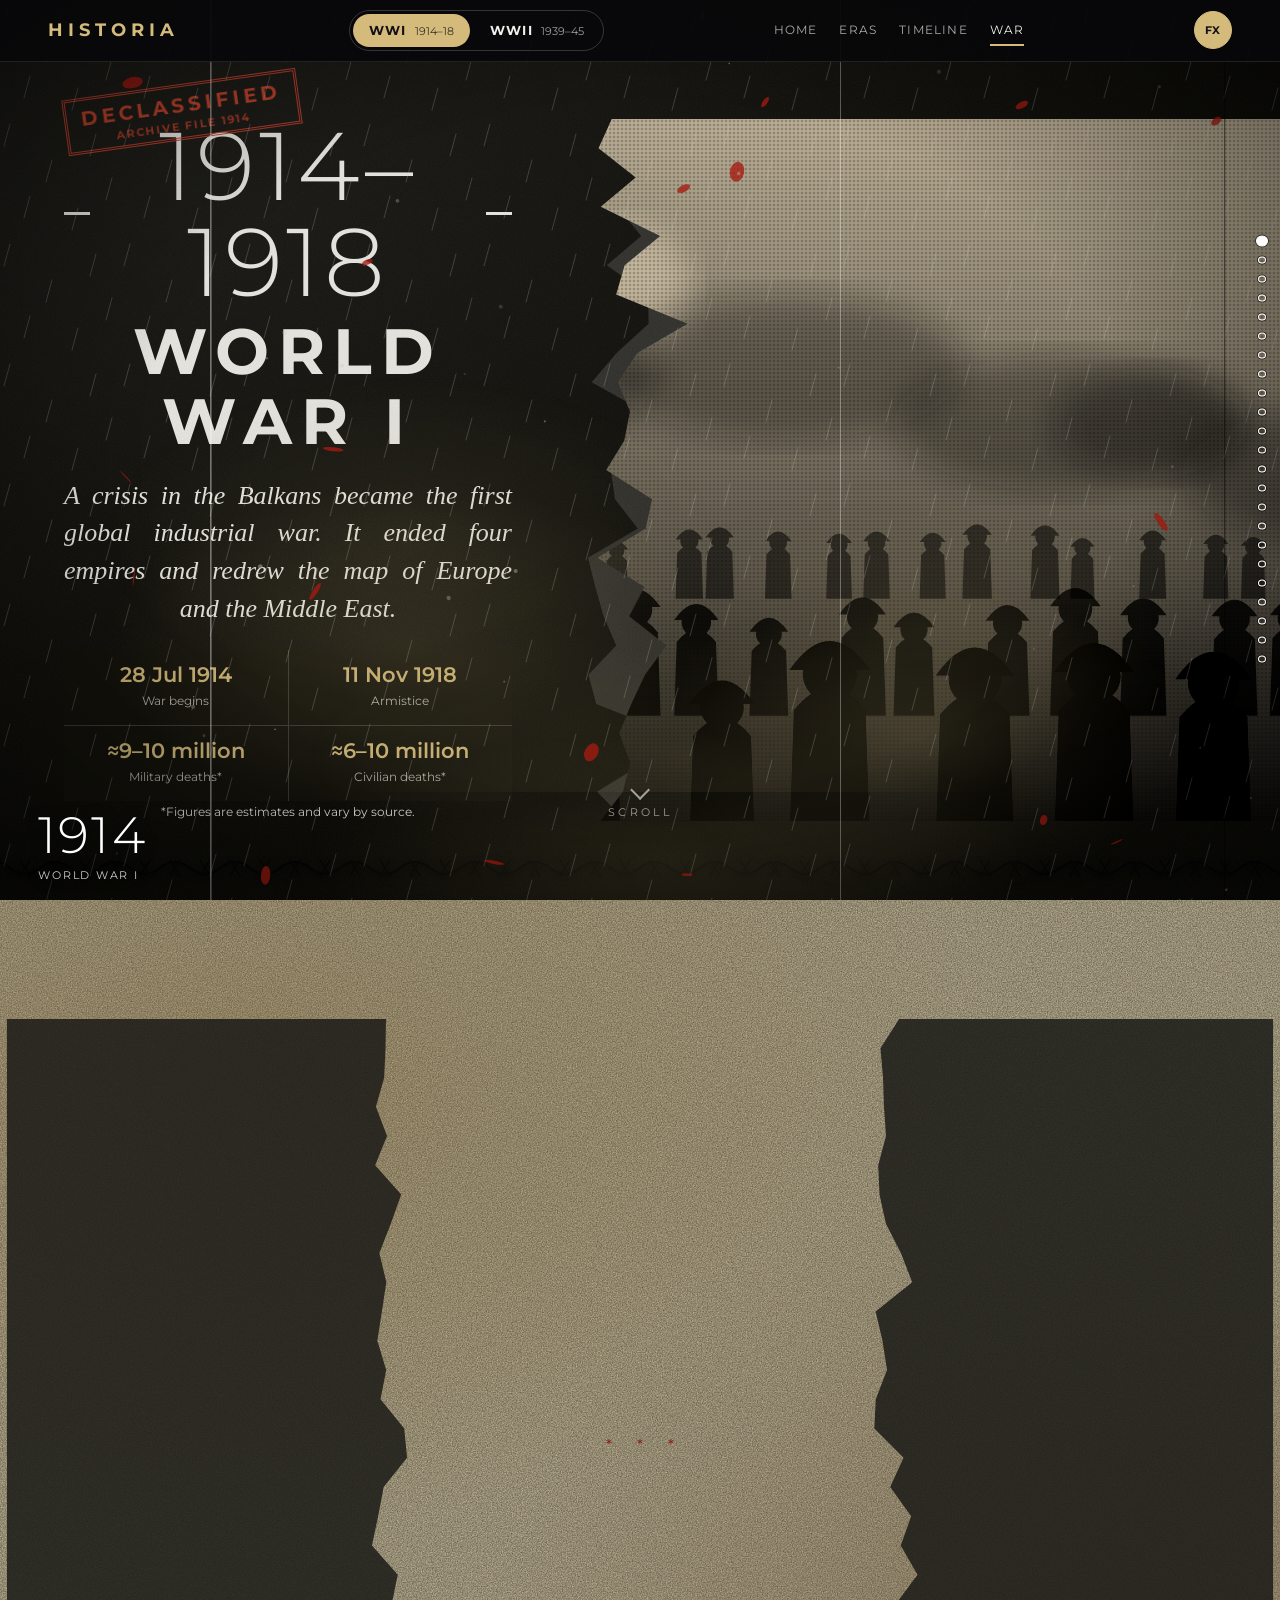
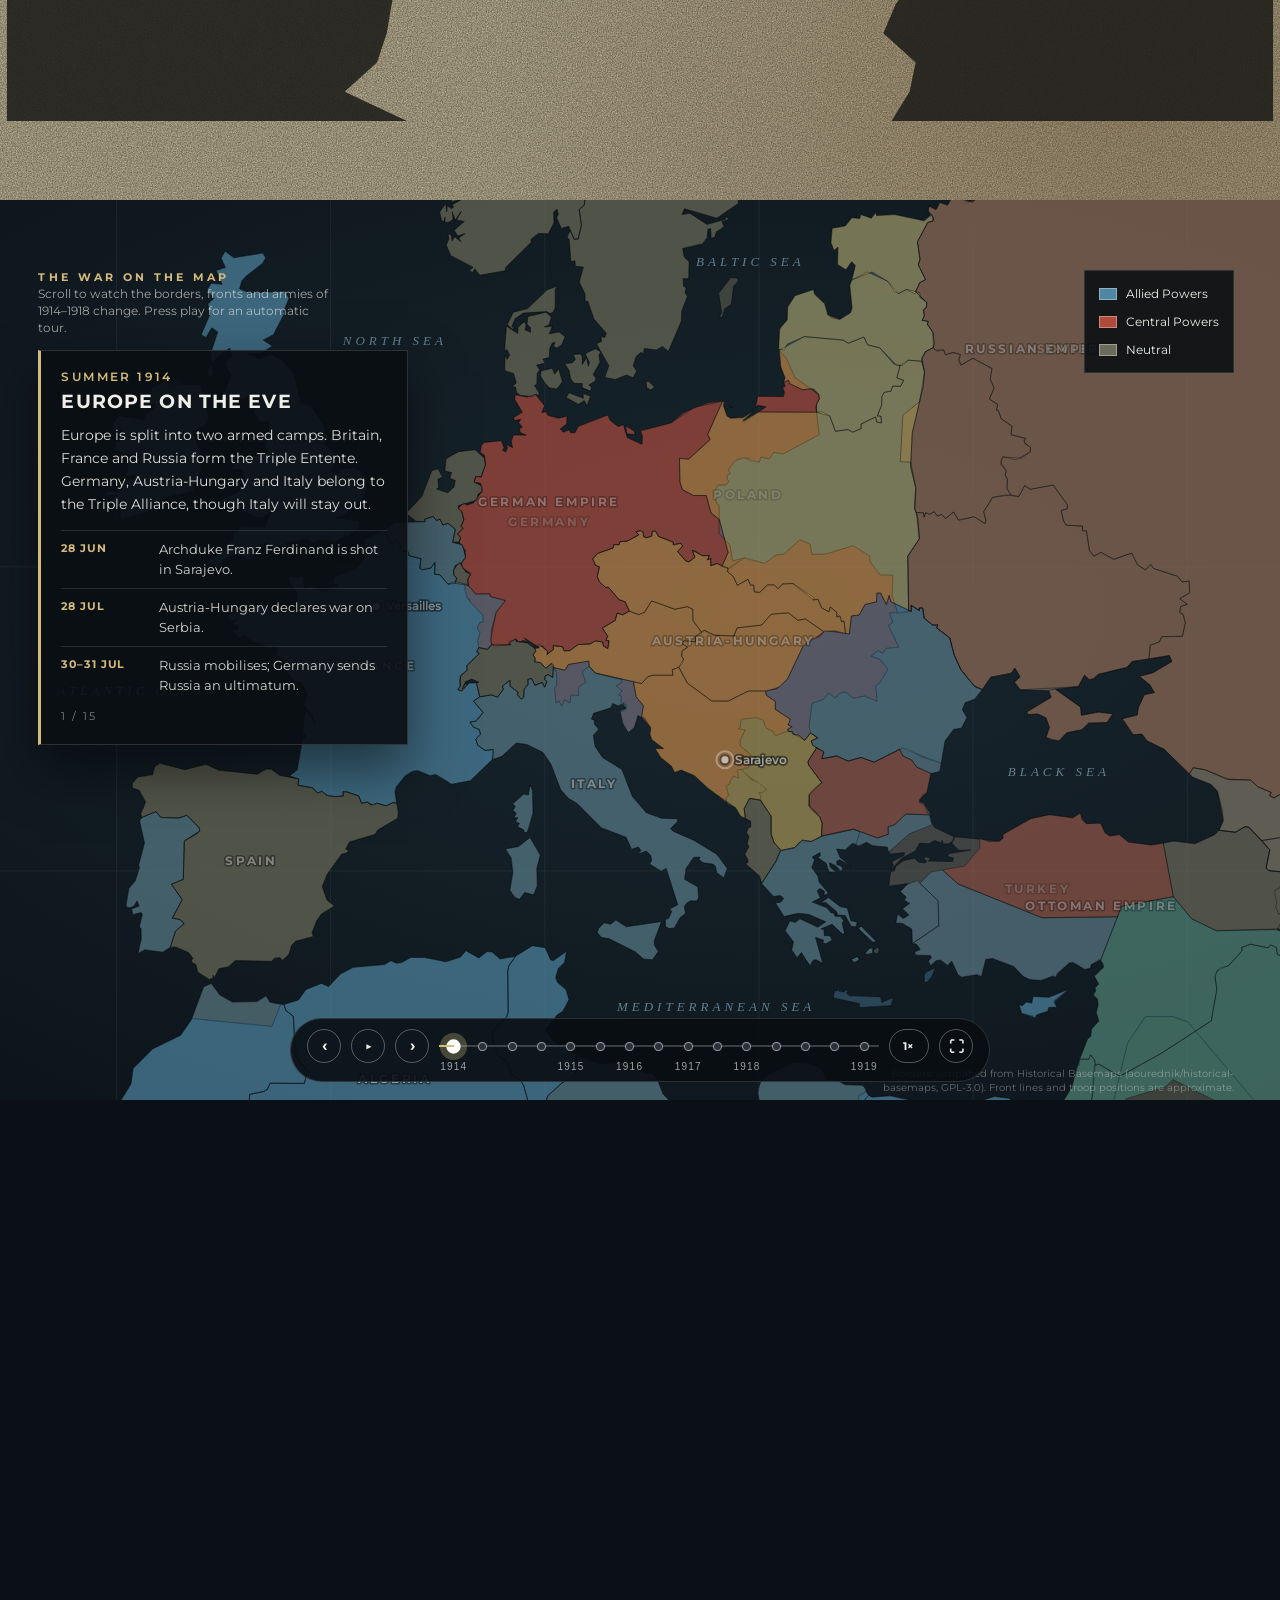
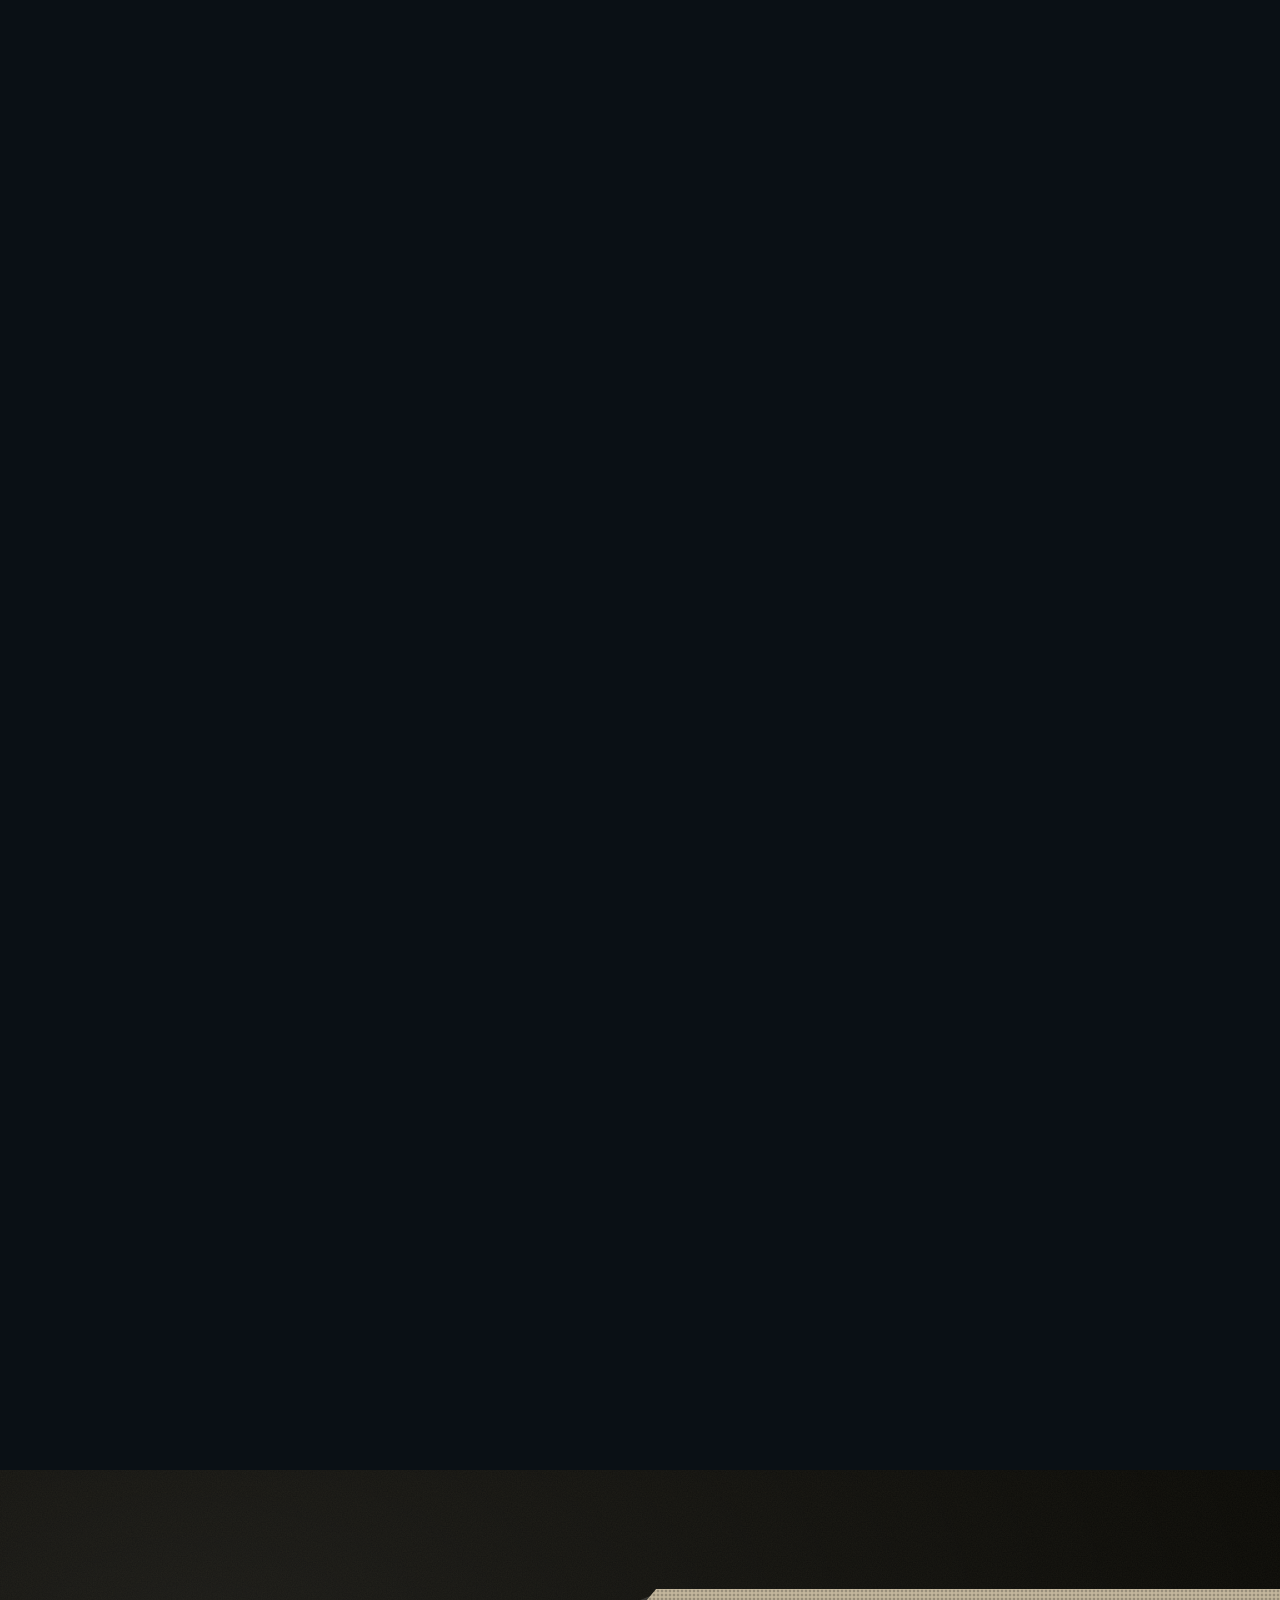
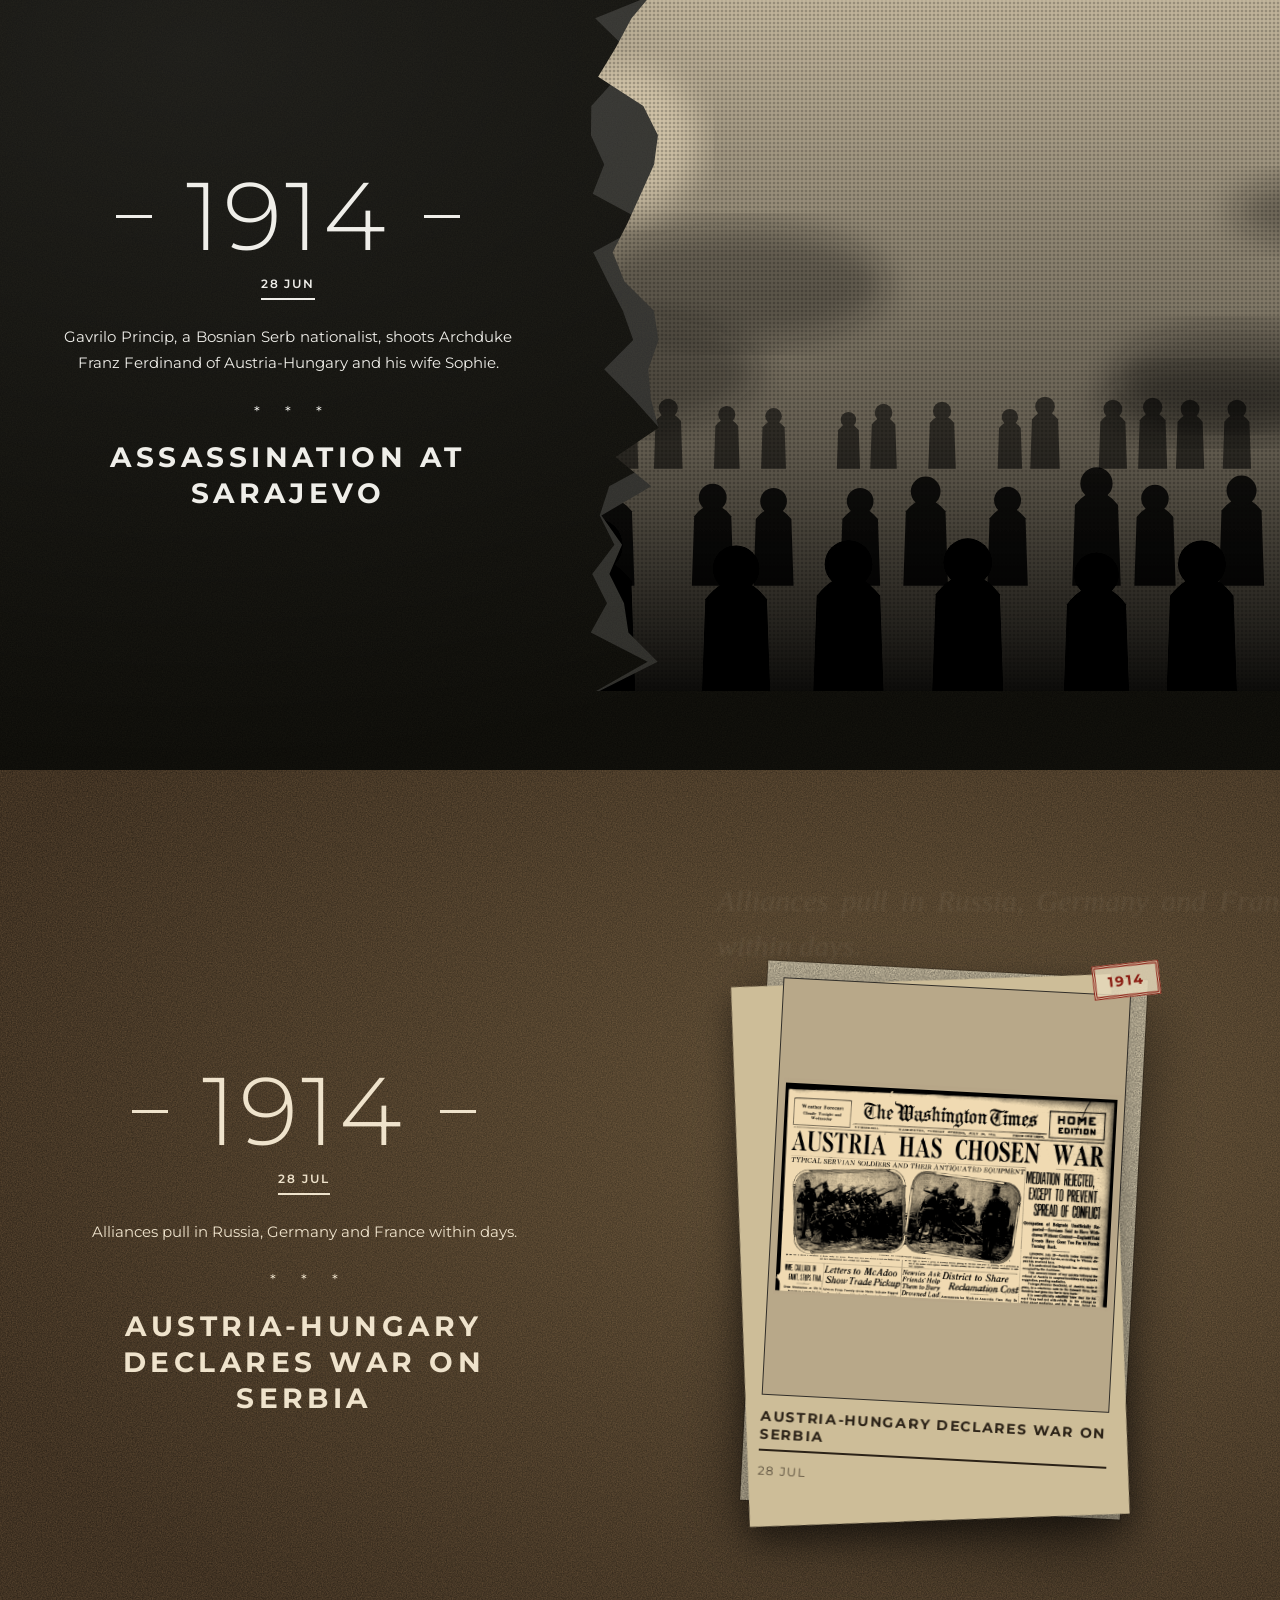
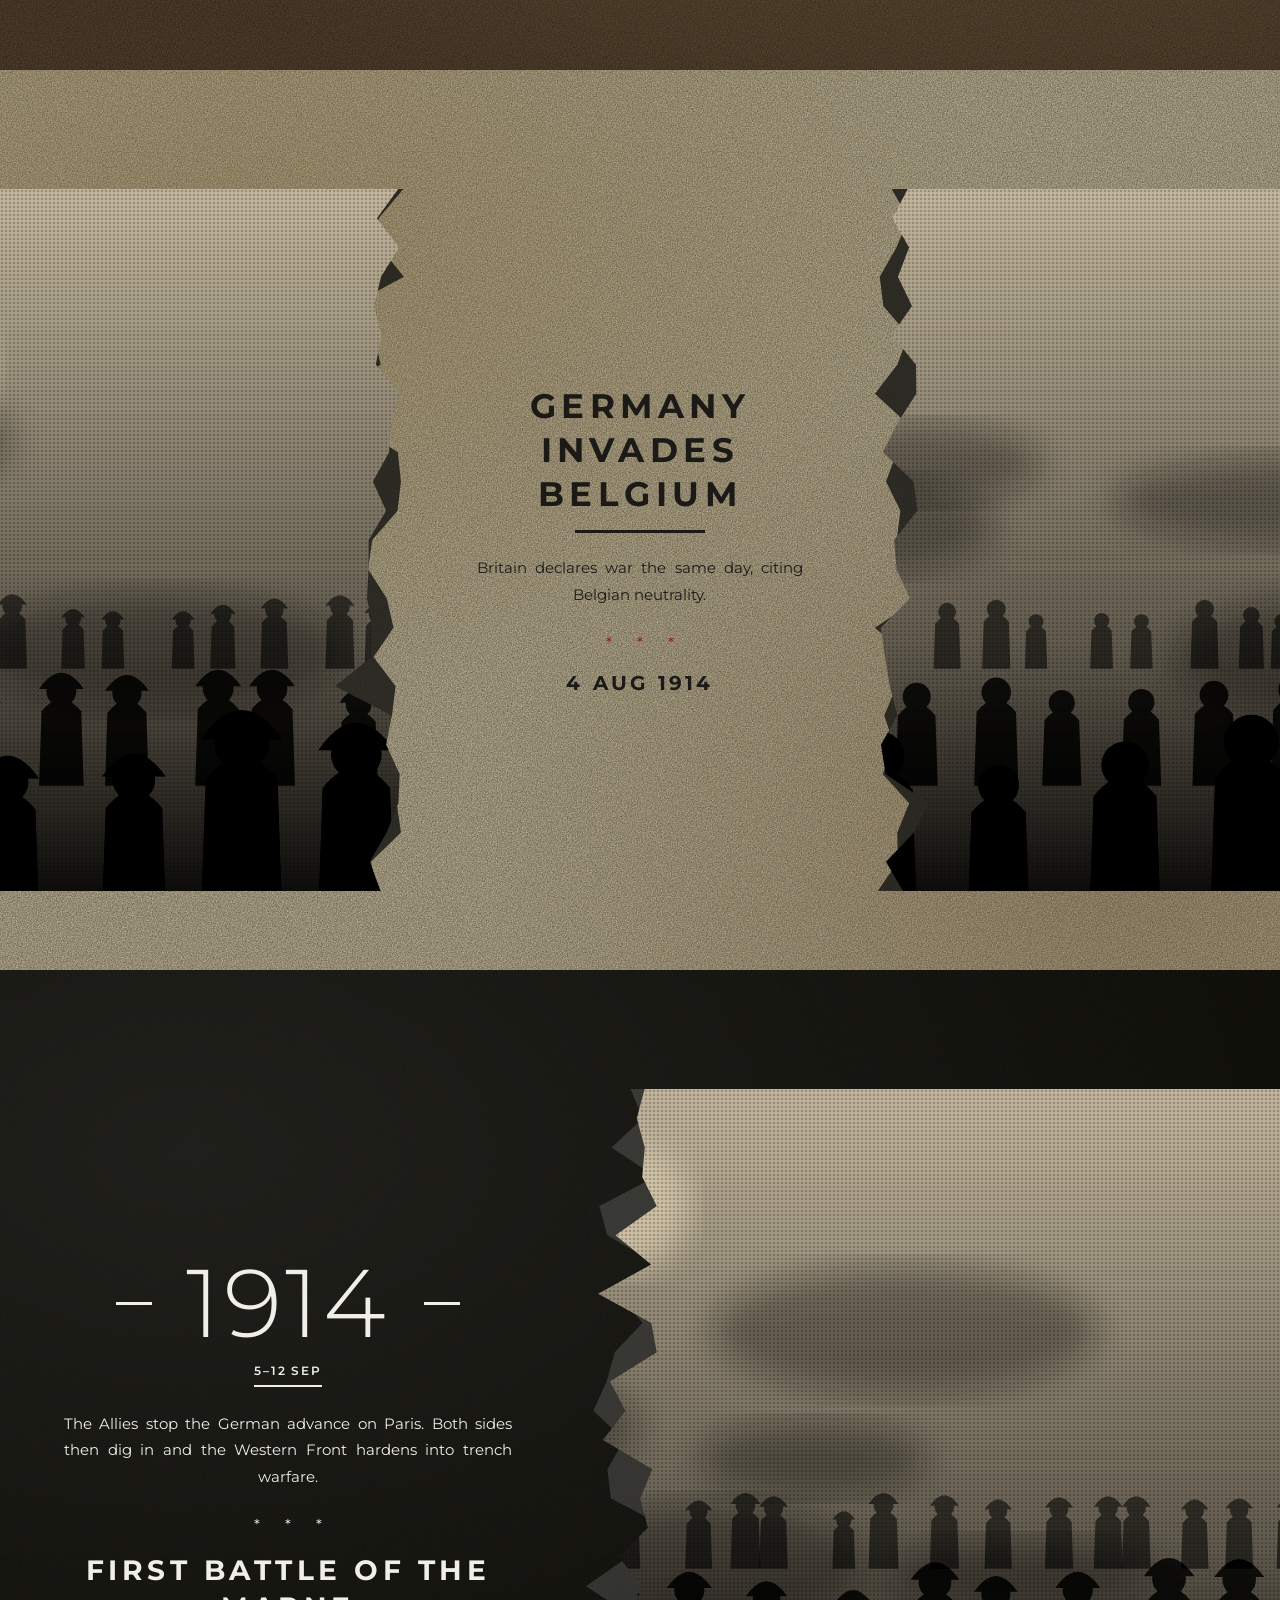
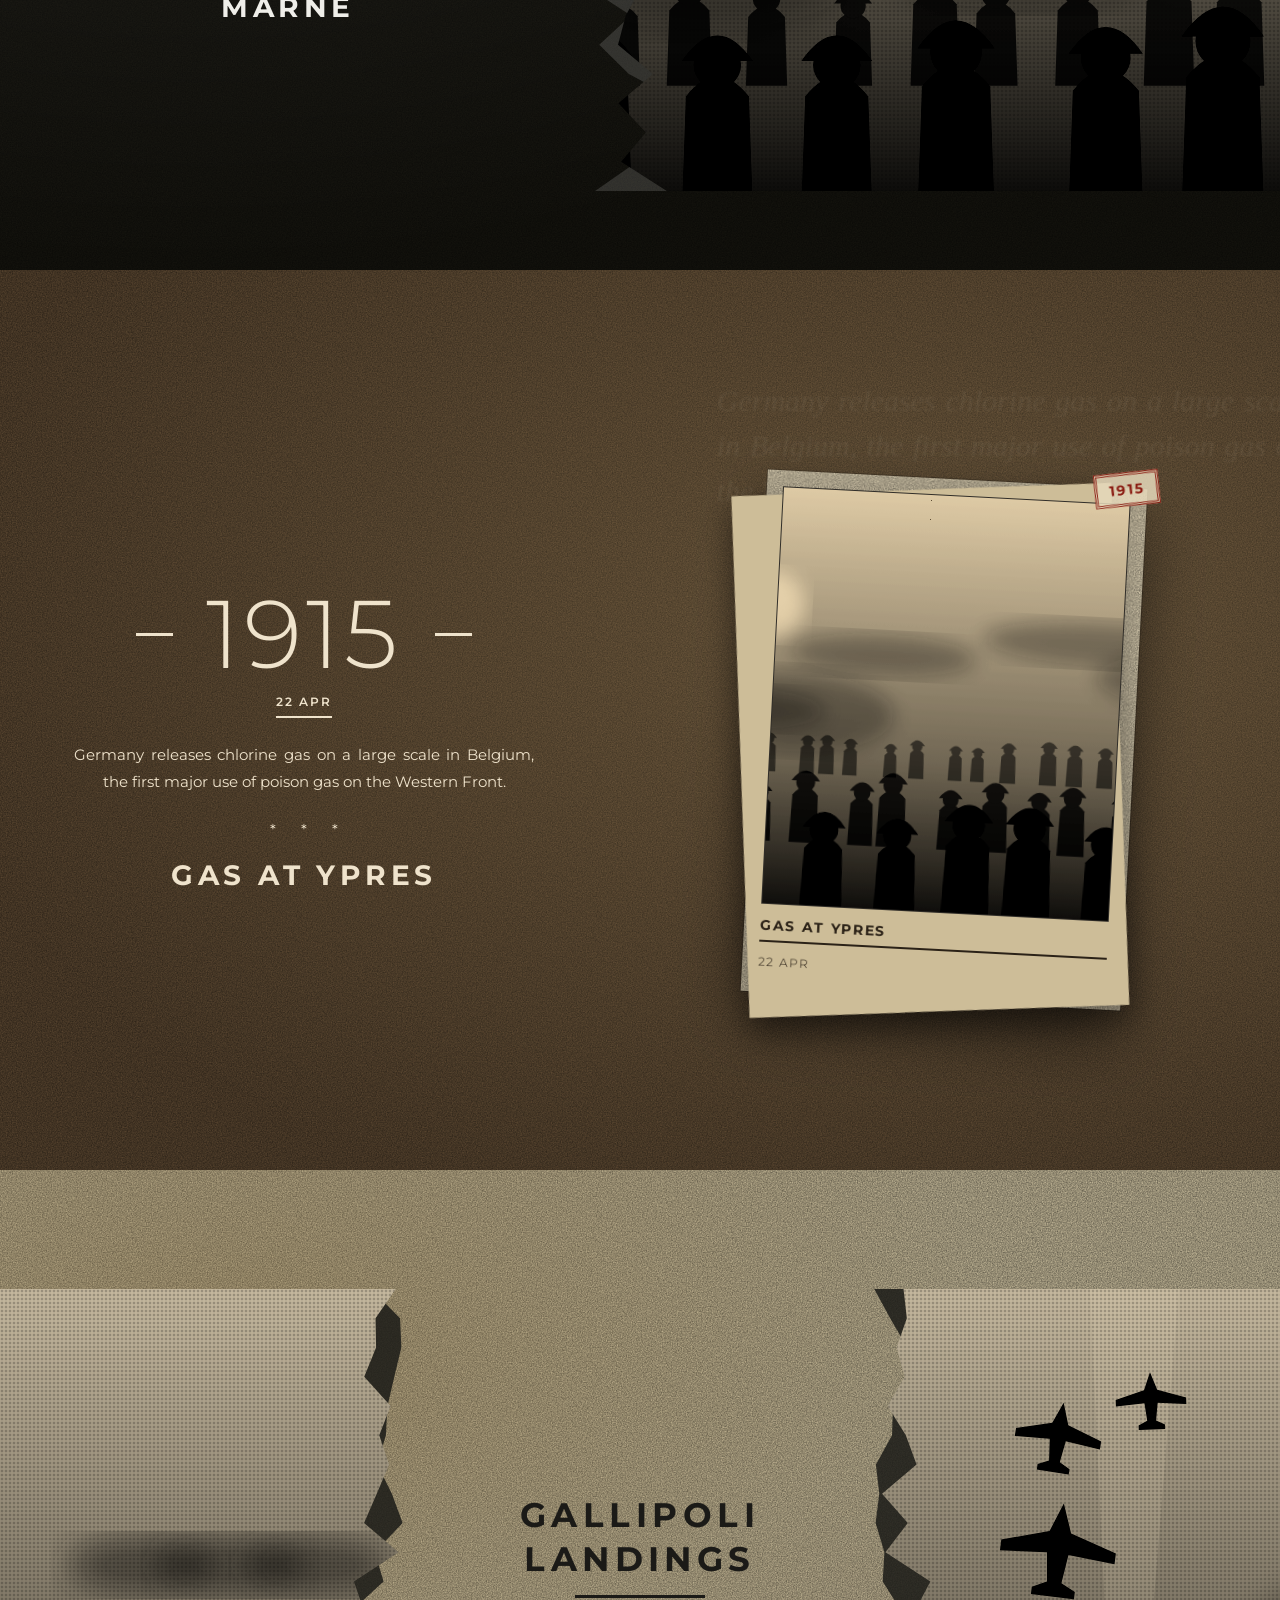
==== commit 58c87375: "Add files via upload" ====
--- a/war.html
+++ b/war.html
@@ -76,6 +76,7 @@
 
 <script defer src="war-data.js"></script>
 <script defer src="war-geo.js"></script>
+<script defer src="war-geo-ww2.js"></script>
 <script defer src="war-map-data.js"></script>
 <script defer src="war-story-data.js"></script>
 <script defer src="war-fx.js"></script>
--- a/war-fx.css
+++ b/war-fx.css
@@ -27,7 +27,7 @@
 .gbar{position:absolute;left:28%;width:44%;height:clamp(22px,4.4vh,44px);z-index:4;
   background:linear-gradient(#5b5f58,#2a2d29 55%,#171917);box-shadow:0 6px 16px rgba(0,0,0,.6),inset 0 2px 0 rgba(255,255,255,.18);border:2px solid #0a0a0a}
 .gbar.t{top:27%}.gbar.b{bottom:27%}
-.gwheel{--ws:min(34vmin,280px);position:absolute;left:50%;top:50%;width:var(--ws);height:var(--ws);margin:calc(var(--ws)/-2) 0 0 calc(var(--ws)/-2);z-index:6;filter:drop-shadow(0 12px 22px rgba(0,0,0,.7))}
+.gwheel{--ws:min(34vmin,280px);position:absolute;left:50%;top:50%;width:var(--ws);height:var(--ws);margin:calc(var(--ws)/-2) 0 0 calc(var(--ws)/-2);z-index:6}
 .gwheel svg{display:block;width:100%;height:100%}
 .lamp{fill:#d1281c}
 .gst{position:absolute;top:calc(100% + 16px);left:50%;width:0;font:700 12px/1 var(--f);letter-spacing:.32em;text-transform:uppercase;white-space:nowrap}
@@ -76,11 +76,11 @@
   animation:fogd 70s linear infinite}
 .fog.f2{top:-12%;opacity:.7;animation-duration:115s;animation-direction:reverse}
 @keyframes fogd{to{transform:translate3d(-100vw,0,0)}}
-.rain{inset:0;z-index:44;opacity:.4;animation:rain .55s linear infinite;
+.rain{left:0;right:0;top:-120px;height:calc(100% + 120px);z-index:44;opacity:.4;animation:rain .55s linear infinite;will-change:transform;
   background:url("data:image/svg+xml,%3Csvg xmlns='http://www.w3.org/2000/svg' width='120' height='120'%3E%3Cg stroke='%23dfe3d6' stroke-opacity='.55' stroke-width='1' stroke-linecap='round'%3E%3Cpath d='M10 4l-6 22M52 40l-6 22M96 14l-6 22M30 76l-6 22M78 88l-6 22M112 58l-6 22'/%3E%3C/g%3E%3C/svg%3E")}
 body[data-war=ww2] .rain{display:none}
-@keyframes rain{to{background-position:-30px 120px}}
-.beams{inset:0;z-index:44;overflow:hidden;mix-blend-mode:screen}
+@keyframes rain{to{transform:translate3d(-30px,120px,0)}}
+.beams{inset:0;z-index:44;overflow:hidden;}
 body[data-war=ww1] .beams{display:none}
 .beams i{position:absolute;bottom:-4vh;left:var(--l);width:min(38vw,420px);height:120vh;margin-left:calc(min(38vw,420px) / -2);transform-origin:50% 100%;
   background:linear-gradient(to top,rgba(235,240,255,.36),rgba(235,240,255,.12) 45%,transparent 85%);clip-path:polygon(47% 100%,53% 100%,100% 0,0 0);
@@ -90,7 +90,7 @@
 @keyframes sweep{from{transform:rotate(-28deg)}to{transform:rotate(26deg)}}
 #fx{inset:0;width:100%;height:100%;z-index:44}
 .sky{inset:0;z-index:44;overflow:hidden}
-.fly{position:absolute;left:0;top:var(--t);width:var(--w);opacity:.16;mix-blend-mode:difference;will-change:transform;animation:fly var(--d) linear forwards}
+.fly{position:absolute;left:0;top:var(--t);width:var(--w);opacity:.2;color:#8d99a6;will-change:transform;animation:fly var(--d) linear forwards}
 .fly svg{display:block;width:100%;height:auto}
 @keyframes fly{from{transform:translate3d(-30vw,0,0)}to{transform:translate3d(130vw,0,0)}}
 .flk{inset:0;z-index:46;opacity:0;background:radial-gradient(ellipse 70% 55% at var(--fx,50%) 105%,rgba(255,196,120,.55),rgba(255,150,60,.18) 45%,transparent 75%)}
@@ -129,12 +129,10 @@
 #flash.go{animation:fl 1s cubic-bezier(.4,0,.2,1)}
 @keyframes fl{0%{opacity:0}30%,48%{opacity:1}100%{opacity:0}}
 .in .tx>*{transition:opacity 1s cubic-bezier(.22,.8,.2,1),transform 1s cubic-bezier(.22,.8,.2,1);transition-delay:calc(var(--i,1)*110ms)}
-.in .ph{transition:opacity 1.1s ease,transform 1.5s cubic-bezier(.22,.8,.2,1);will-change:transform}
+.in .ph{transition:opacity 1.1s ease,transform 1.5s cubic-bezier(.22,.8,.2,1)}
 .in .doc,.in .idc{transition:opacity .9s .2s ease,transform .5s cubic-bezier(.22,.8,.2,1),box-shadow .5s}
 .pi img{opacity:0;transition:opacity .9s ease}
 .pi img.ok{opacity:1}
-.cur .pi{animation:kb 22s ease-in-out infinite alternate;will-change:transform}
-@keyframes kb{from{transform:scale(1.02)}to{transform:scale(1.1) translate(-1.2%,-.8%)}}
 .hud b,.hud small{animation:hudin .6s cubic-bezier(.22,.8,.2,1)}
 @keyframes hudin{from{opacity:0;transform:translateY(10px)}}
 .tabs button:not([aria-selected=true]):hover{background:rgba(255,255,255,.1)}
@@ -148,7 +146,6 @@
 .cnav button{cursor:pointer;width:38px;height:38px;border-radius:50%;border:1px solid currentColor;background:none;color:inherit;font-size:20px;line-height:1;transition:background .25s,color .25s,transform .2s}
 .cnav button:hover{background:var(--hl);color:#111;border-color:var(--hl)}
 .cnav button:active{transform:scale(.92)}
-@media(min-width:861px){html{scroll-snap-type:y proximity}.sl{scroll-snap-align:start}}
 @media(max-width:860px){
 .logo{font-size:15px;letter-spacing:.16em}
 .clf{top:62px}.cue{display:none}
@@ -157,3 +154,14 @@
 .cover::after,.end::before{height:48px}
 }
 @media(prefers-reduced-motion:reduce){#gate,.fxl,.fxbtn,.cue{display:none!important}.clf{opacity:.92!important;transform:rotate(-8deg)!important}.pi img{opacity:1!important}}
+
+/* ---------- speed: cheaper compositing ---------- */
+.grain{inset:0;mix-blend-mode:normal;opacity:.07}
+.nav{backdrop-filter:none;-webkit-backdrop-filter:none;background:rgba(8,8,10,.93)}
+.hud{mix-blend-mode:normal;text-shadow:0 2px 14px rgba(0,0,0,.7)}
+.rail button::before{mix-blend-mode:normal;box-shadow:0 0 0 1px rgba(0,0,0,.55)}
+body.inmap .fxl,body.mfs-lock .fxl{display:none}
+body.instory .hud{opacity:0}
+.nofx .grain{display:none}
+.toast{position:fixed;left:50%;bottom:22px;z-index:90;transform:translate(-50%,20px);max-width:min(420px,calc(100% - 28px));padding:10px 16px;border-radius:99px;background:rgba(8,8,10,.92);border:1px solid rgba(255,255,255,.2);color:#efeee9;font:500 12px/1.5 var(--f);text-align:center;opacity:0;pointer-events:none;transition:opacity .4s,transform .4s}
+.toast.show{opacity:1;transform:translate(-50%,0)}
--- a/war-map.css
+++ b/war-map.css
@@ -2,54 +2,17 @@
 .mapwrap{--al:#4f86a3;--cp:#b04a3a;--ne:#6c6a58;--ex:#6a5f7a;--new:#d8b04a;--mand:#3f9a8a;--ru:#8a5a3c;
   position:relative;height:calc(100svh + var(--k)*62svh);background:#0a1015;color:#efeee9}
 .mstage{position:sticky;top:0;height:100svh;overflow:hidden;background:radial-gradient(120% 90% at 60% 45%,#18262f,#0a1015);isolation:isolate}
-.mstage::before{content:"";position:absolute;inset:-20%;z-index:0;pointer-events:none;opacity:.07;
-  background:repeating-linear-gradient(115deg,transparent 0 38px,#9fc4d8 38px 39px);animation:mwave 40s linear infinite}
-@keyframes mwave{to{transform:translate3d(-39px,0,0)}}
+
+
 .msvg{position:absolute;inset:0;width:100%;height:100%;display:block;z-index:1}
-
-/* geography */
-.gb{transition:opacity 1.3s ease}.gb.off{opacity:0}
-.gr{stroke:rgba(255,255,255,.06);stroke-width:1;fill:none;vector-effect:non-scaling-stroke}
-.cn{stroke:#0a0f13;stroke-width:.9;vector-effect:non-scaling-stroke;fill-opacity:.9;transition:fill .9s ease}
-.cn.s-al{fill:var(--al)}.cn.s-cp{fill:var(--cp)}.cn.s-ne{fill:var(--ne)}.cn.s-ex{fill:var(--ex)}
-.cn.s-new{fill:var(--new)}.cn.s-mand{fill:var(--mand)}.cn.s-ru{fill:var(--ru)}
-
-/* overlays */
-.ar,.fr,.aw,.un,.mk{opacity:0;transition:opacity .7s ease;pointer-events:none}
-.ar.on,.fr.on,.aw.on,.un.on,.mk.on{opacity:1}
-.ar{stroke-width:1.4;stroke-dasharray:5 4;stroke:rgba(255,255,255,.7)}
-.ar.s-cp{fill:url(#wmh_cp)}.ar.s-al{fill:url(#wmh_al)}
-.fr .cs,.fr .ln,.aw .sh,.aw .ln{fill:none;stroke-linejoin:round;stroke-linecap:round;stroke-dasharray:100;stroke-dashoffset:100;transition:stroke-dashoffset 2s ease}
-.fr .cs{stroke:#0a0f13;stroke-width:7;opacity:.75}
-.fr .ln{stroke:#f4dc90;stroke-width:3.2;filter:drop-shadow(0 0 4px rgba(244,220,144,.65))}
-.fr.on .cs,.fr.on .ln,.aw.on .sh,.aw.on .ln{stroke-dashoffset:0}
-.aw .sh{stroke:#0a0f13;stroke-width:8;opacity:.6}
-.aw .ln{stroke-width:4.2;transition-duration:1.5s;transition-delay:.35s}
-.aw.s-cp .ln{stroke:#f27a60}.aw.s-al .ln{stroke:#8fd4ec}
-.aw .hd{opacity:0;transition:opacity .35s;stroke:#0a0f13;stroke-width:1.5;stroke-linejoin:round}
-.aw.s-cp .hd{fill:#f27a60}.aw.s-al .hd{fill:#8fd4ec}
-.aw.on .hd{opacity:1;transition-delay:1.7s}
-.aw .at{font:600 11px var(--f);letter-spacing:.06em;text-anchor:middle;fill:#fff;paint-order:stroke;stroke:#0a0f13;stroke-width:3.5px;stroke-linejoin:round;opacity:0;transition:opacity .5s}
-.aw.on .at{opacity:1;transition-delay:1.5s}
-.un rect{stroke:#fff;stroke-width:1.6}.un path{stroke:#fff;stroke-width:1.4;fill:none}
-.un.s-cp rect{fill:#b04a3a}.un.s-al rect{fill:#3f7694}
-.un text{font:600 10px var(--f);fill:#fff;text-anchor:middle;paint-order:stroke;stroke:#0a0f13;stroke-width:3.2px;stroke-linejoin:round}
-.mk .dot{fill:#ffcf6b;stroke:#0a0f13;stroke-width:2}
-.mk .pl{fill:none;stroke:#ffcf6b;stroke-width:2;transform-box:fill-box;transform-origin:center;animation:mpl 2.2s ease-out infinite}
-.mk.k-e .dot{fill:#fff}.mk.k-e .pl{stroke:#fff}
-.mk.k-s .dot{fill:#8fd4ec}.mk.k-s .pl{stroke:#8fd4ec}
-.mk text{font:600 12px var(--f);fill:#fff;paint-order:stroke;stroke:#0a0f13;stroke-width:3.6px;stroke-linejoin:round}
-@keyframes mpl{from{transform:scale(.7);opacity:.9}to{transform:scale(2.8);opacity:0}}
-.lb{font:700 12px var(--f);letter-spacing:.22em;text-anchor:middle;fill:rgba(255,255,255,.5);paint-order:stroke;stroke:rgba(0,0,0,.4);stroke-width:3px;opacity:0;transition:opacity .6s;pointer-events:none}
-.lb.sea{font:italic 500 13px var(--fs);letter-spacing:.34em;fill:rgba(165,205,230,.55);stroke:none}
-.lb.on{opacity:1}
+.sw.s-hatch{background:repeating-linear-gradient(45deg,rgba(176,74,58,.35) 0 3px,#f2c9a6 3px 4px)}
 
 /* UI over the map */
 .mtop{position:absolute;z-index:3;left:clamp(14px,3vw,40px);top:70px;display:grid;gap:2px;pointer-events:none}
 .mtop b{font:700 11px var(--f);letter-spacing:.3em;text-transform:uppercase;color:var(--hl)}
-.mtop small{font-size:12px;opacity:.65;max-width:340px;line-height:1.5}
-.mcard{position:absolute;z-index:3;left:clamp(14px,3vw,40px);top:132px;width:min(370px,36vw);max-height:calc(100svh - 230px);overflow:auto;
-  padding:18px 20px;background:rgba(9,14,18,.8);backdrop-filter:blur(10px);-webkit-backdrop-filter:blur(10px);
+.mtop small{font-size:12px;opacity:.65;max-width:300px;line-height:1.4}
+.mcard{position:absolute;z-index:3;left:clamp(14px,3vw,40px);top:150px;width:min(370px,36vw);max-height:calc(100svh - 250px);overflow:auto;
+  padding:18px 20px;background:rgba(9,14,18,.9);
   border:1px solid rgba(255,255,255,.14);border-left:3px solid var(--hl);box-shadow:0 24px 50px rgba(0,0,0,.5)}
 .mcard>*{opacity:1}
 .mcard.in>*{animation:mcin .7s cubic-bezier(.22,.8,.2,1) both}
@@ -63,16 +26,16 @@
 .mev b{font:700 11px/1.6 var(--f);letter-spacing:.08em;text-transform:uppercase;color:var(--hl)}
 .mev span{opacity:.88}
 .mn{margin-top:12px;font-size:11px;letter-spacing:.18em;opacity:.5}
-.mleg{position:absolute;z-index:3;right:46px;top:70px;display:grid;gap:7px;padding:12px 14px;background:rgba(9,14,18,.72);backdrop-filter:blur(8px);-webkit-backdrop-filter:blur(8px);border:1px solid rgba(255,255,255,.12);font-size:12px;pointer-events:none}
+.mleg{position:absolute;z-index:3;right:46px;top:70px;display:grid;gap:7px;padding:12px 14px;background:rgba(9,14,18,.88);border:1px solid rgba(255,255,255,.12);font-size:12px;pointer-events:none}
 .mleg span{display:flex;align-items:center;gap:9px}
 .sw{display:inline-block;width:18px;height:12px;border:1px solid rgba(255,255,255,.35)}
 .sw.s-al{background:var(--al)}.sw.s-cp{background:var(--cp)}.sw.s-ne{background:var(--ne)}.sw.s-ex{background:var(--ex)}
-.sw.s-new{background:var(--new)}.sw.s-mand{background:var(--mand)}.sw.s-ru{background:var(--ru)}
+.sw.s-oc{background:#803834}.sw.s-new{background:var(--new)}.sw.s-mand{background:var(--mand)}.sw.s-ru{background:var(--ru)}
 .sw.s-hatch{background:repeating-linear-gradient(45deg,rgba(176,74,58,.35) 0 3px,#f2c9a6 3px 4px)}
 .sw.s-front{height:0;border:0;border-top:3px solid #f4dc90;margin:5px 0}
 .sw.s-arrow{height:0;border:0;border-top:4px solid #8fd4ec;margin:4px 0}
-.mctl{position:absolute;z-index:3;left:50%;bottom:18px;transform:translateX(-50%);width:min(620px,calc(100% - 520px));min-width:360px;display:flex;align-items:center;gap:10px;
-  padding:10px 16px 18px;background:rgba(9,14,18,.78);backdrop-filter:blur(10px);-webkit-backdrop-filter:blur(10px);border:1px solid rgba(255,255,255,.14);border-radius:99px}
+.mctl{position:absolute;z-index:3;left:50%;bottom:18px;transform:translateX(-50%);width:min(700px,calc(100% - 520px));min-width:400px;display:flex;align-items:center;gap:10px;
+  padding:10px 16px 18px;background:rgba(9,14,18,.9);border:1px solid rgba(255,255,255,.14);border-radius:99px}
 .mb{flex:none;cursor:pointer;width:34px;height:34px;border-radius:50%;border:1px solid rgba(255,255,255,.3);background:none;color:#efeee9;font:700 16px/1 var(--f);transition:background .25s,color .25s,transform .2s}
 .mb:hover,.mb.on{background:var(--hl);color:#111;border-color:var(--hl)}
 .mb:active{transform:scale(.92)}
@@ -99,4 +62,14 @@
   body.inmap .hud{opacity:0}
 }
 @media(max-height:620px) and (min-width:861px){.mev{display:none}.mcard{max-height:calc(100svh - 200px)}}
-@media(prefers-reduced-motion:reduce){.mstage::before,.mk .pl{animation:none!important}.fr .cs,.fr .ln,.aw .sh,.aw .ln{stroke-dashoffset:0!important}.aw .hd,.aw .at{opacity:1!important}.mcard.in>*{animation:none!important}}
+@media(prefers-reduced-motion:reduce){.mcard.in>*{animation:none!important}}
+
+/* speed + full screen buttons, full-screen states */
+.mb.mspd{width:auto;min-width:40px;padding:0 10px;border-radius:99px;font-size:11px;letter-spacing:.04em}
+.mfsb{font-size:15px}
+.mstage.fs{background:radial-gradient(120% 90% at 60% 45%,#18262f,#0a1015)}
+.mstage.pfs{position:fixed!important;inset:0;width:100%;height:100vh;height:100dvh;z-index:300}
+body.mfs-lock{overflow:hidden}
+.mstage.fs .mcard,.mstage.pfs .mcard{top:130px}
+.mstage.fs .mtop,.mstage.pfs .mtop{top:50px}
+.mstage.fs .mleg,.mstage.pfs .mleg{top:50px;right:24px}
--- a/war-story.css
+++ b/war-story.css
@@ -1,6 +1,6 @@
 /* ===== HISTORIA · War story (simple-wiki style reader) ===== */
 .story{position:relative;padding:clamp(70px,10vw,120px) clamp(16px,4vw,56px) 80px;color:#1b1a17;
-  background:radial-gradient(60% 40% at 15% 5%,rgba(120,90,40,.25),transparent),var(--n),var(--bb)}
+  background:radial-gradient(60% 40% at 15% 5%,rgba(255,244,214,.45),transparent),var(--bb)}
 .sthead{max-width:1180px;margin:0 auto 34px;padding-bottom:22px;border-bottom:3px double rgba(27,26,23,.45)}
 .sthead span{font:700 11px var(--f);letter-spacing:.3em;text-transform:uppercase;color:var(--rd)}
 .sthead h2{margin:8px 0 6px;font:700 clamp(28px,5vw,52px)/1.1 var(--f);letter-spacing:.06em;text-transform:uppercase}
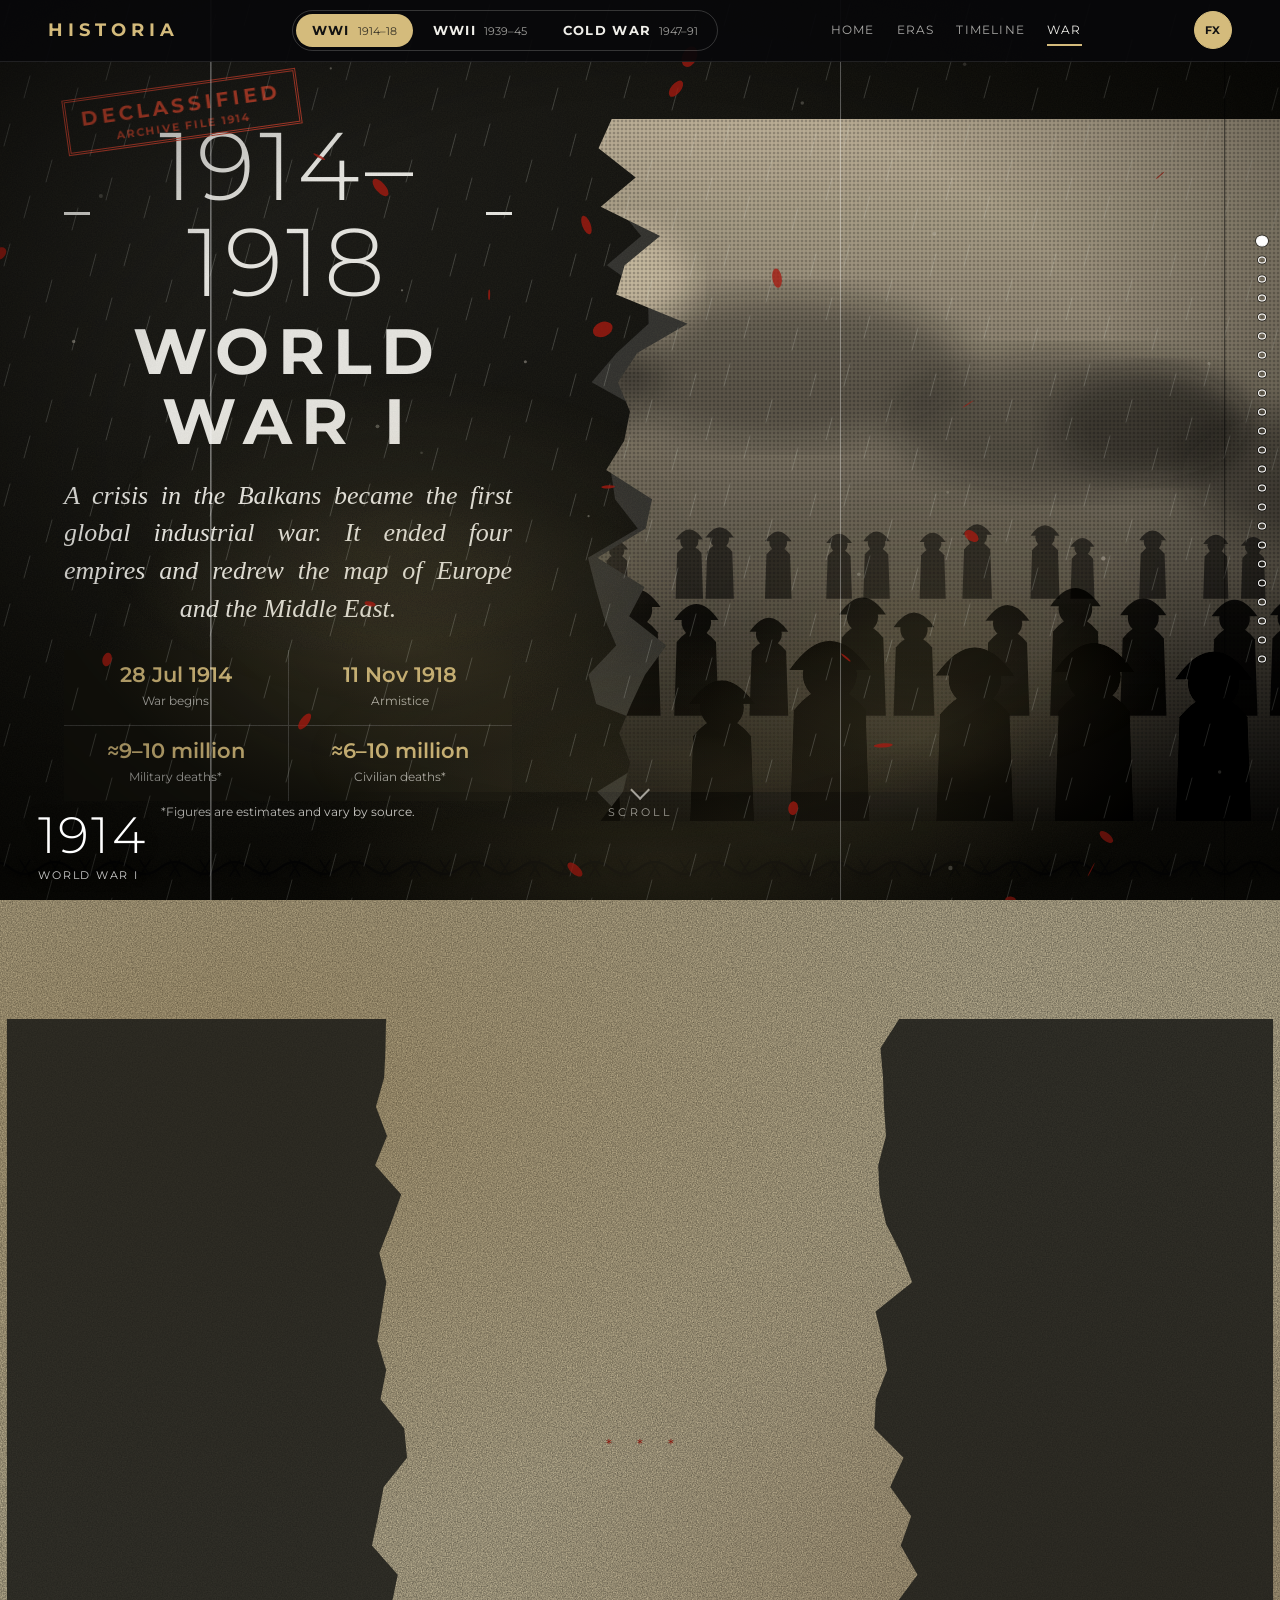
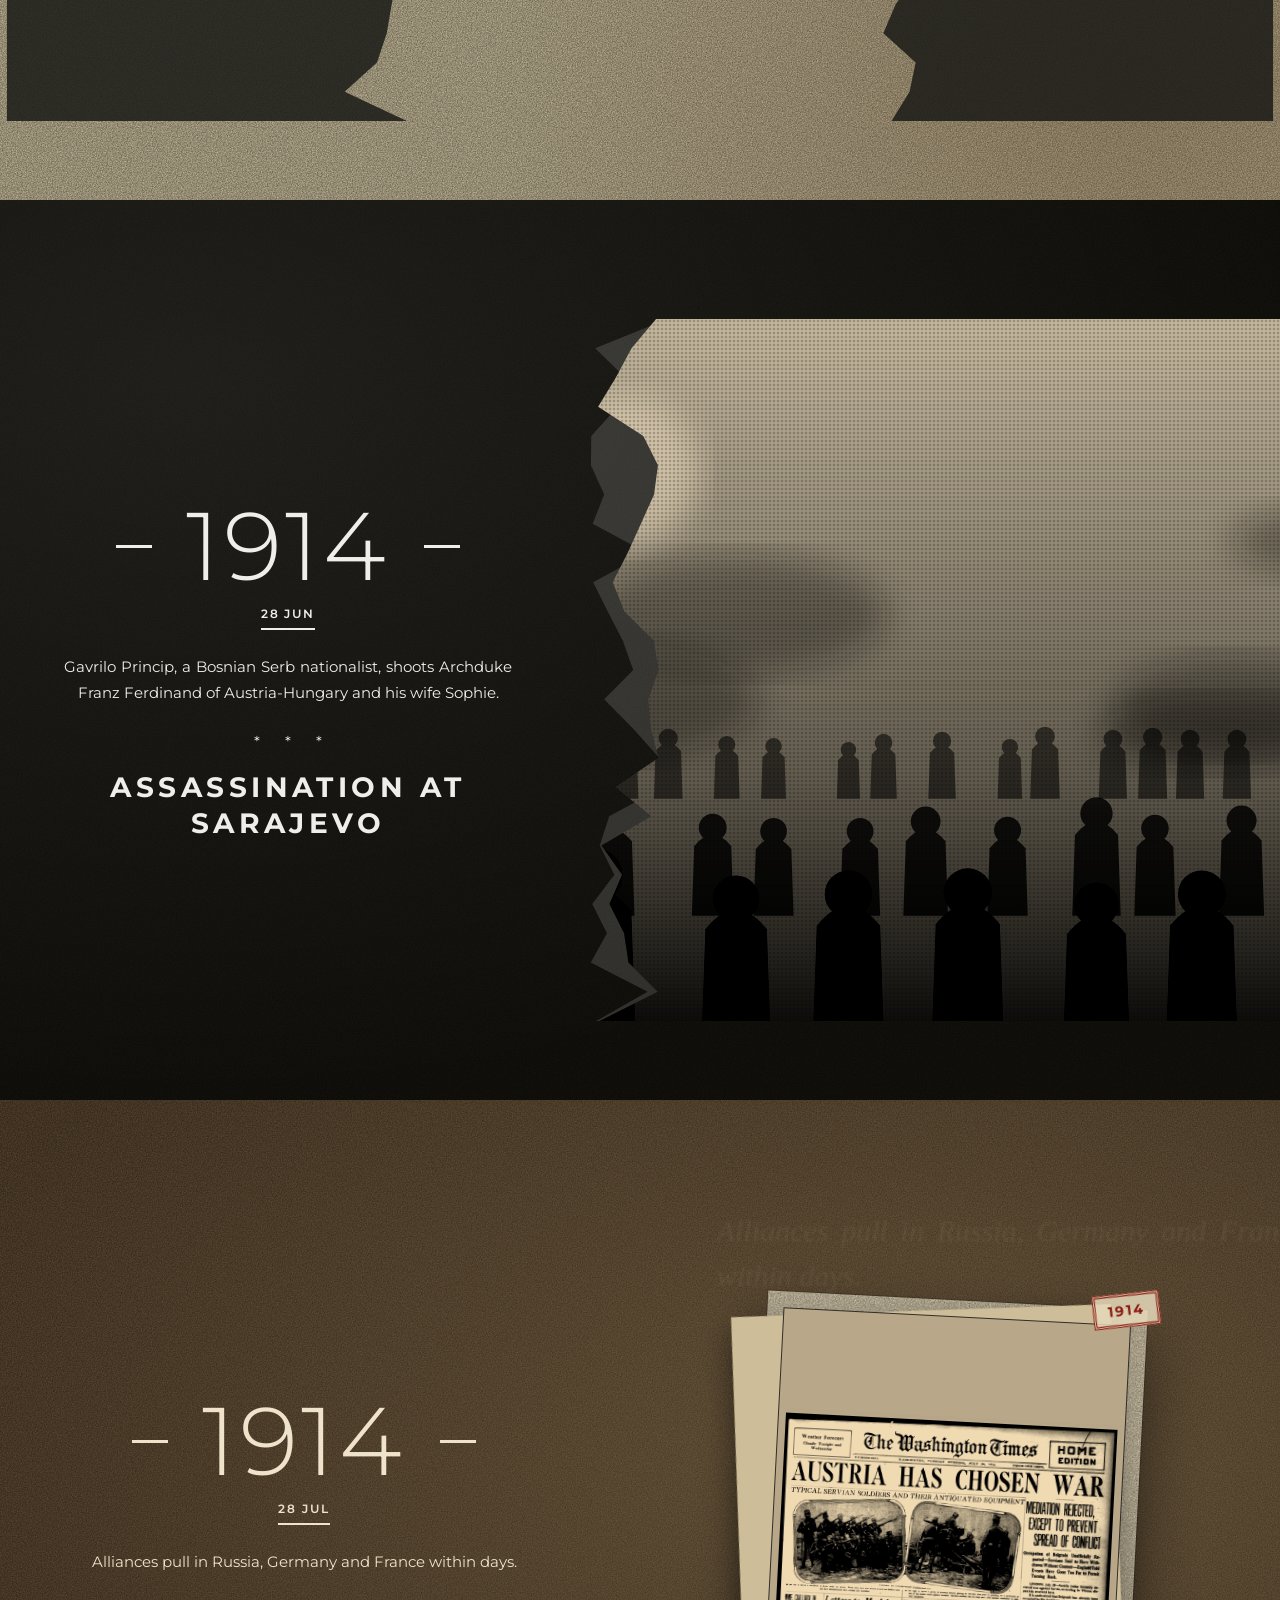
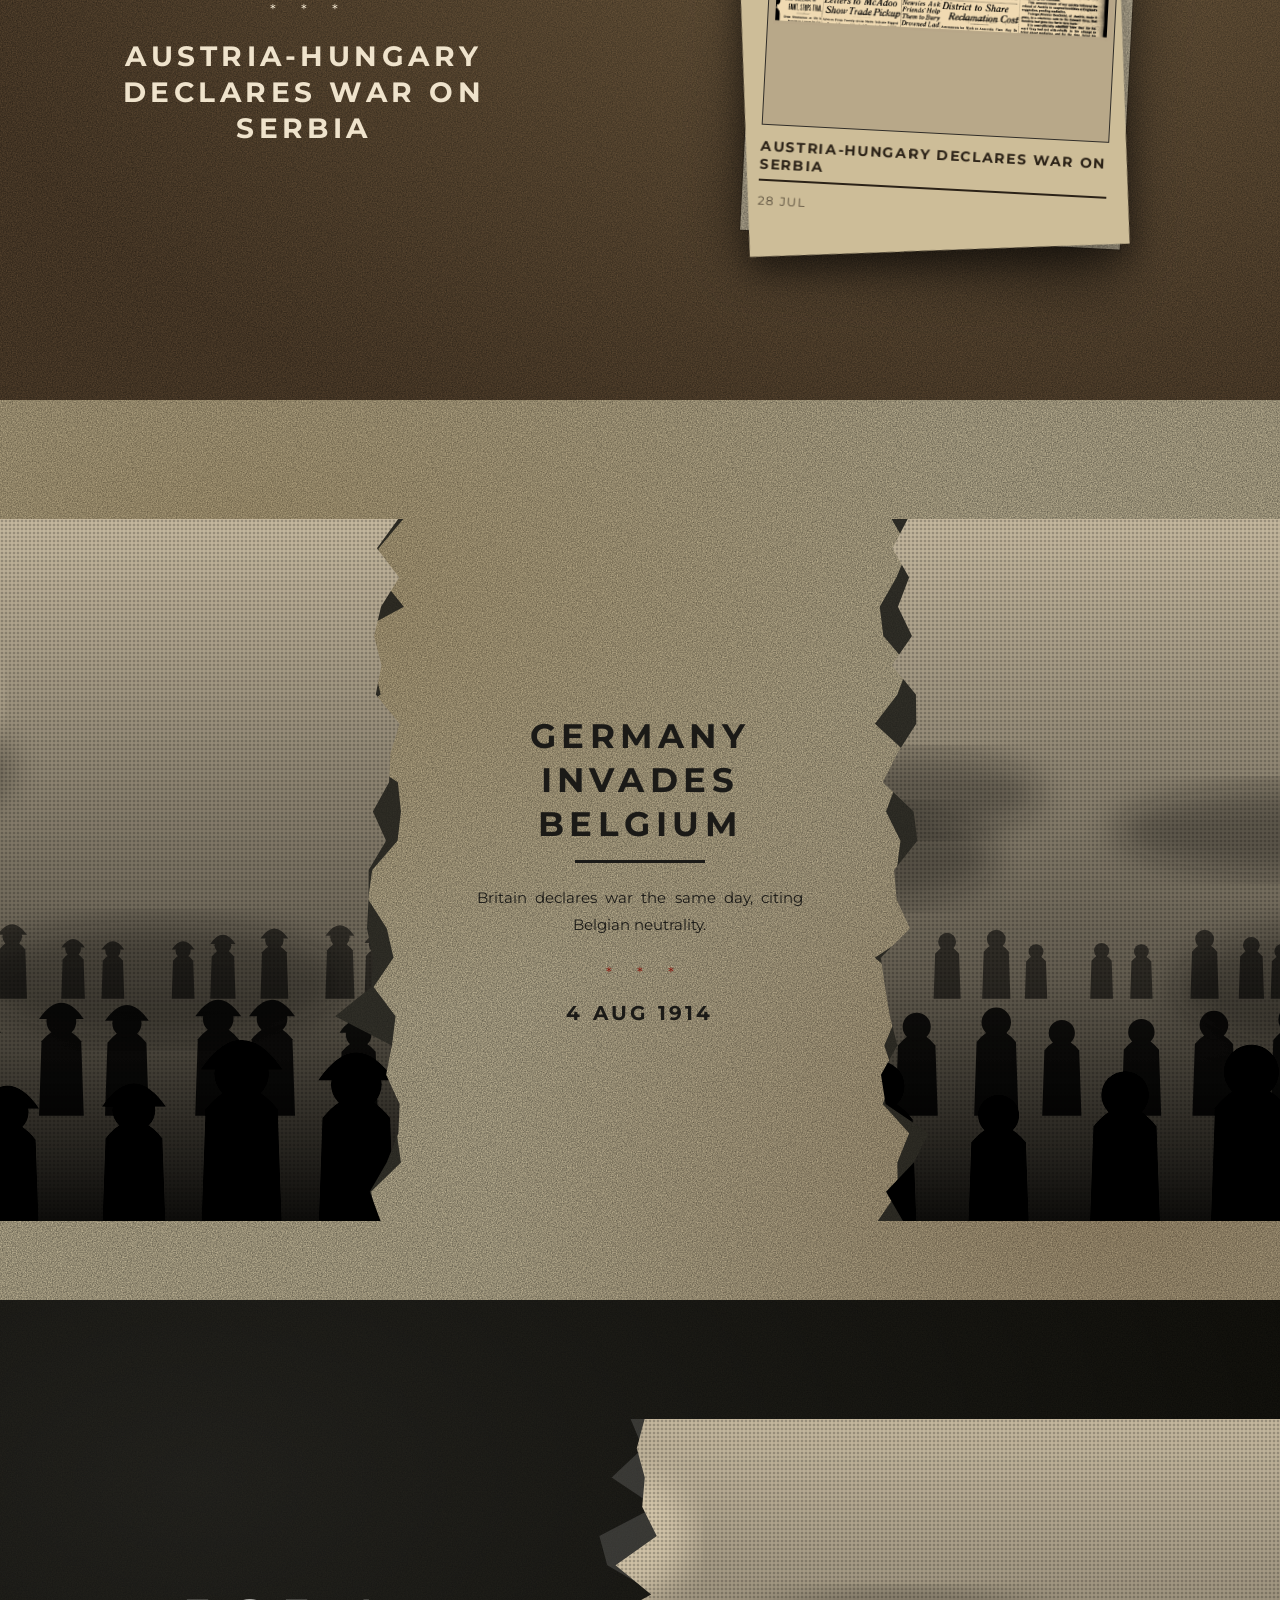
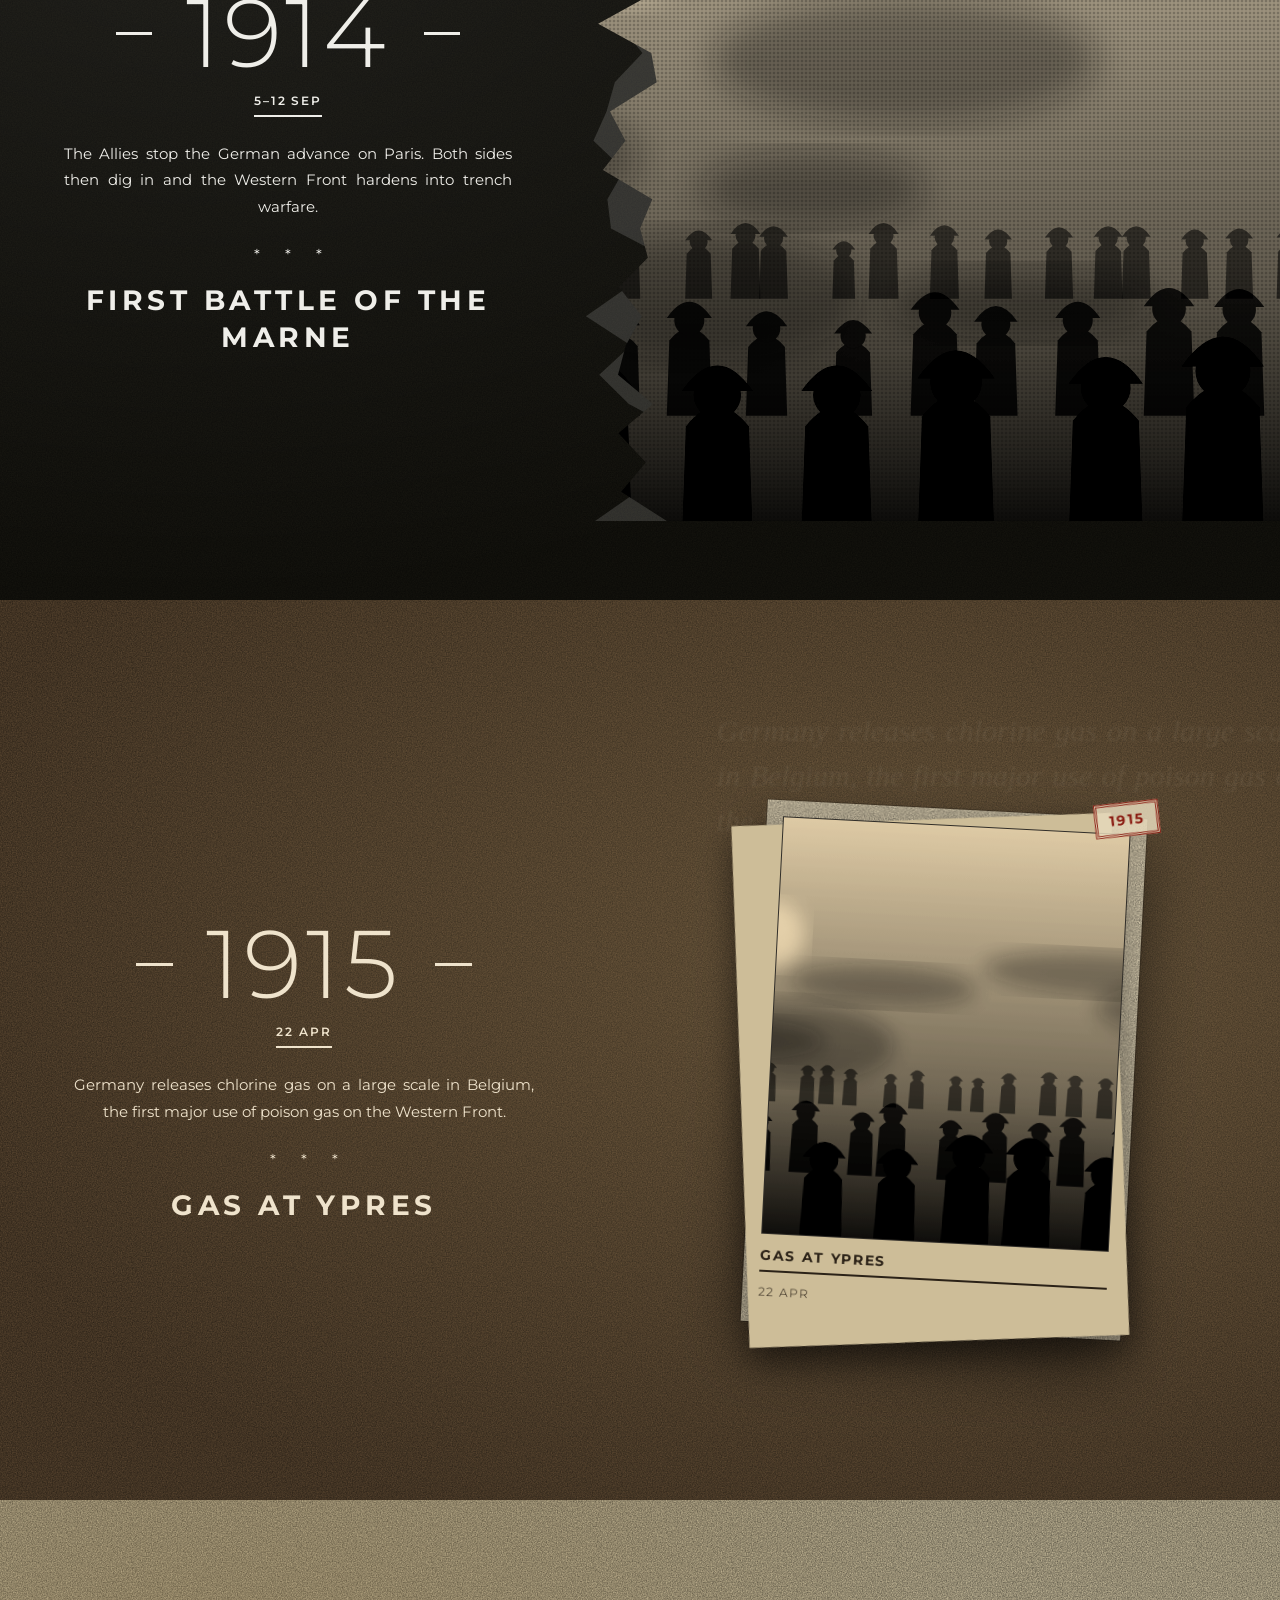
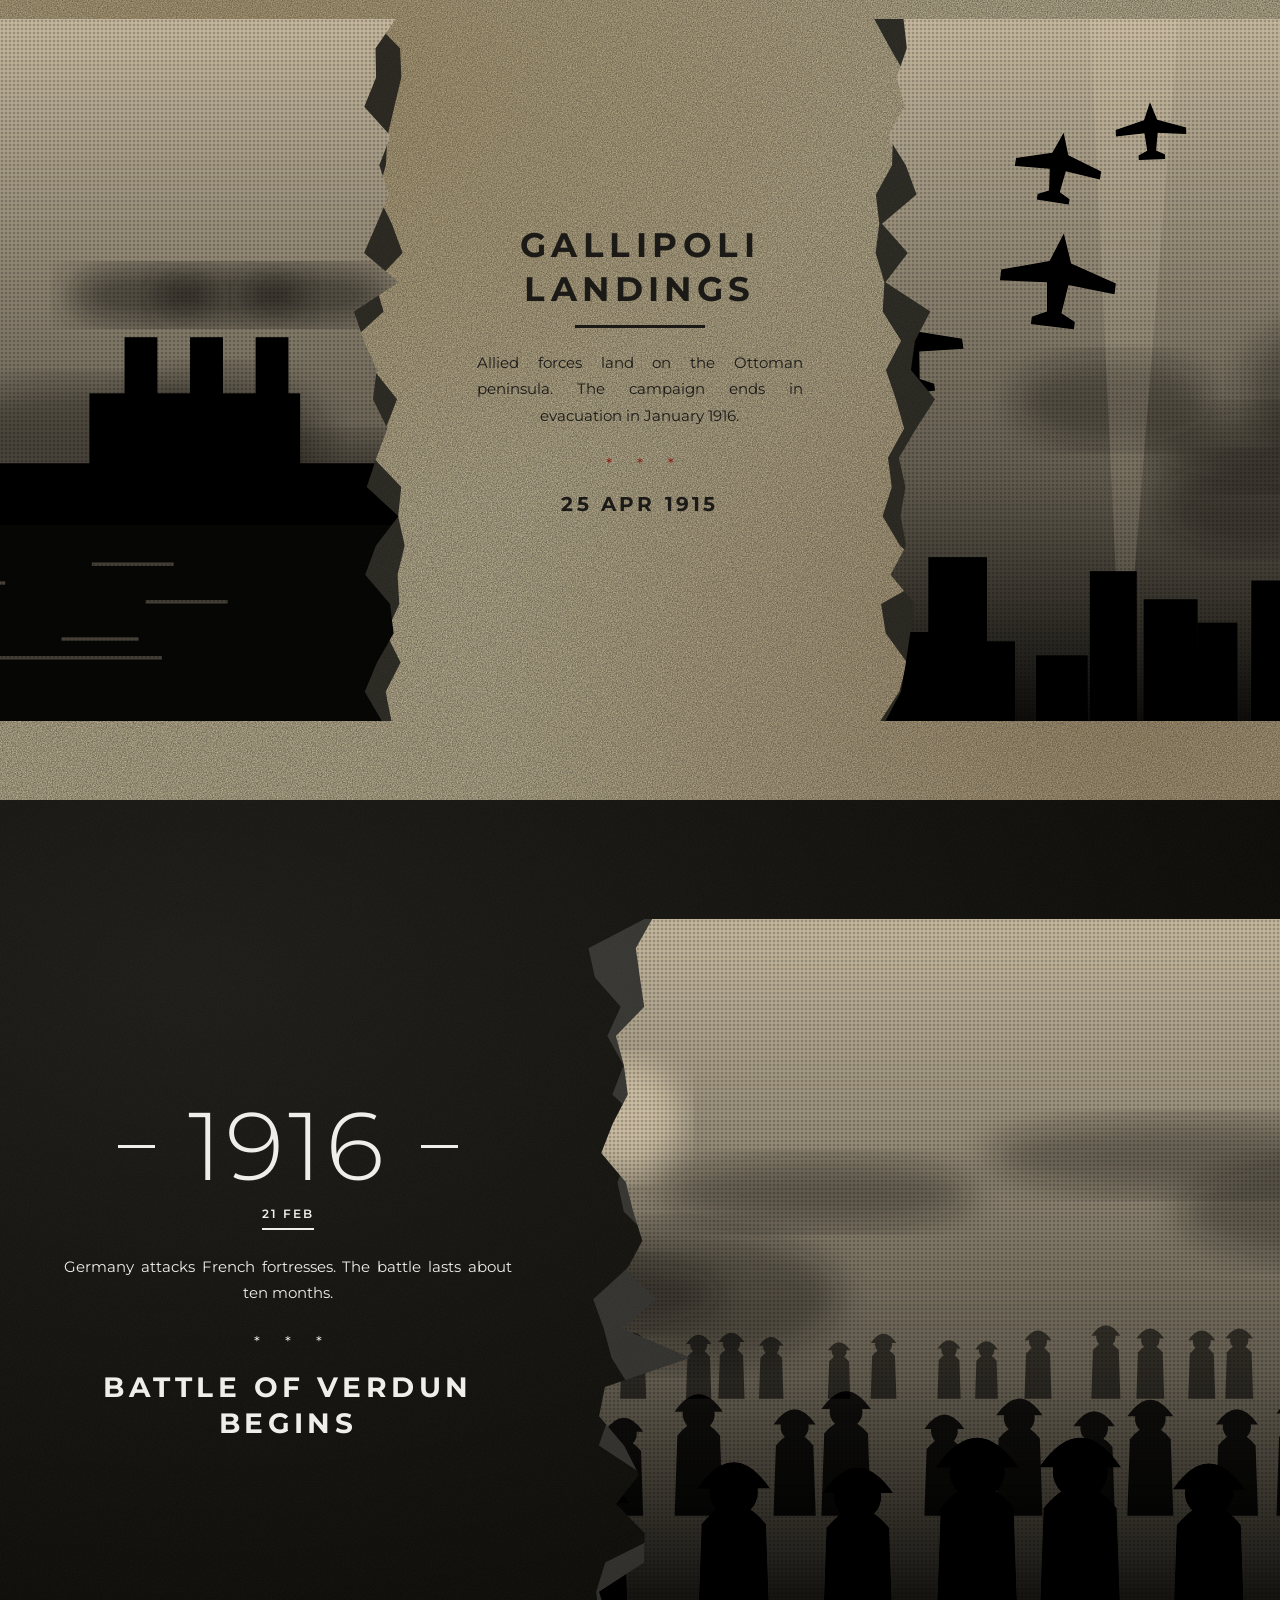
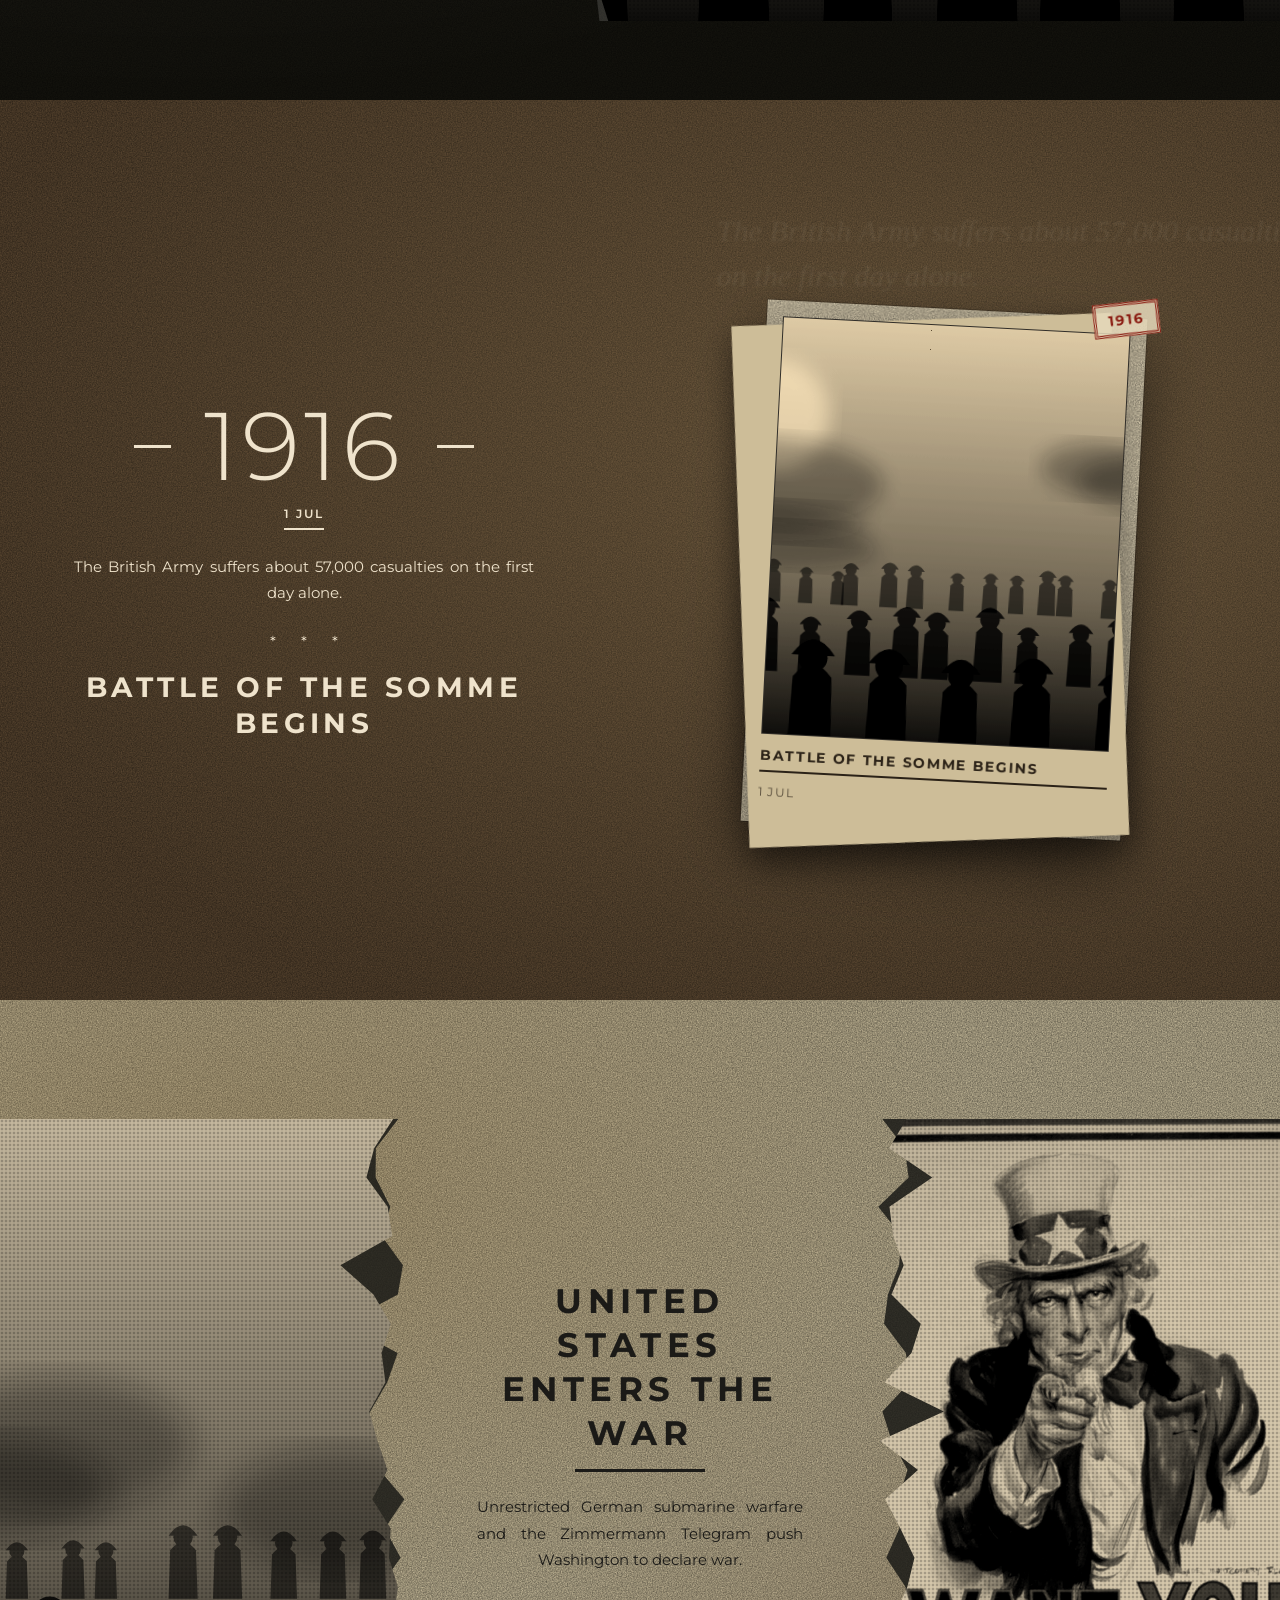
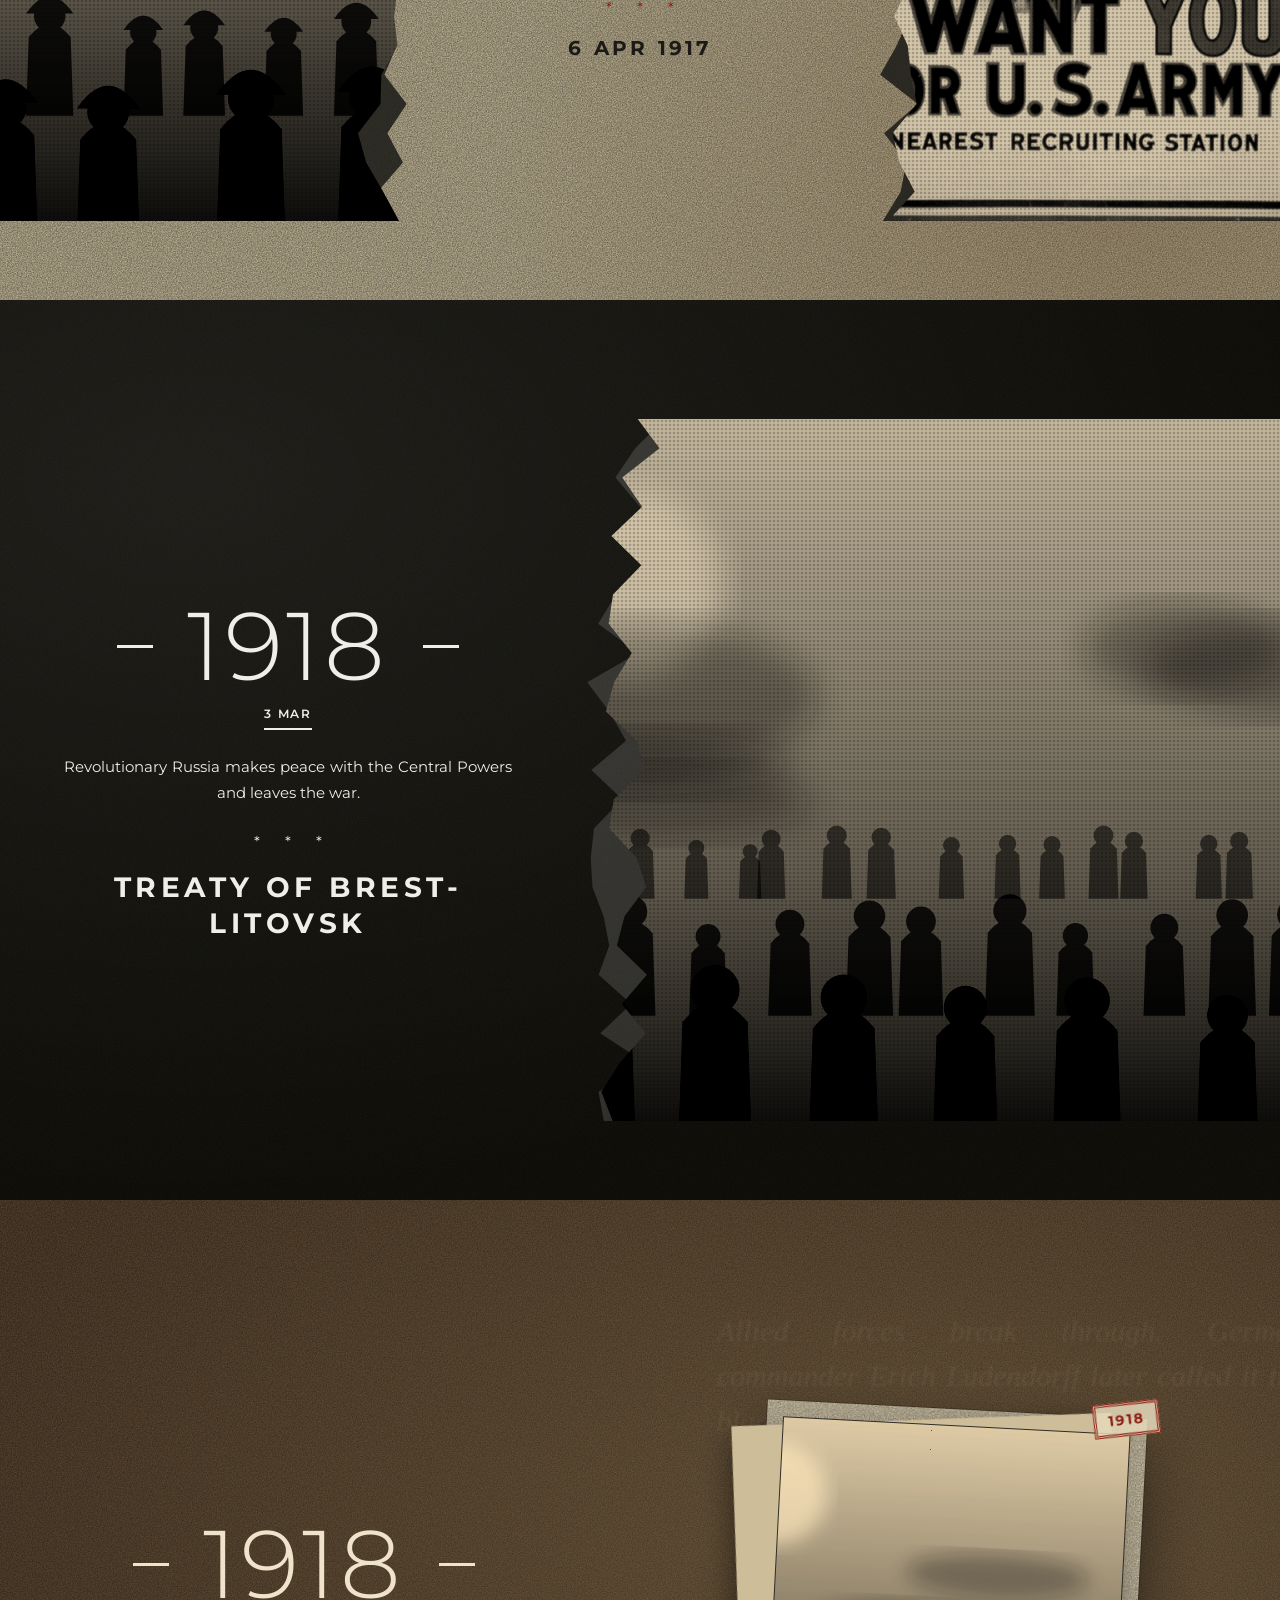
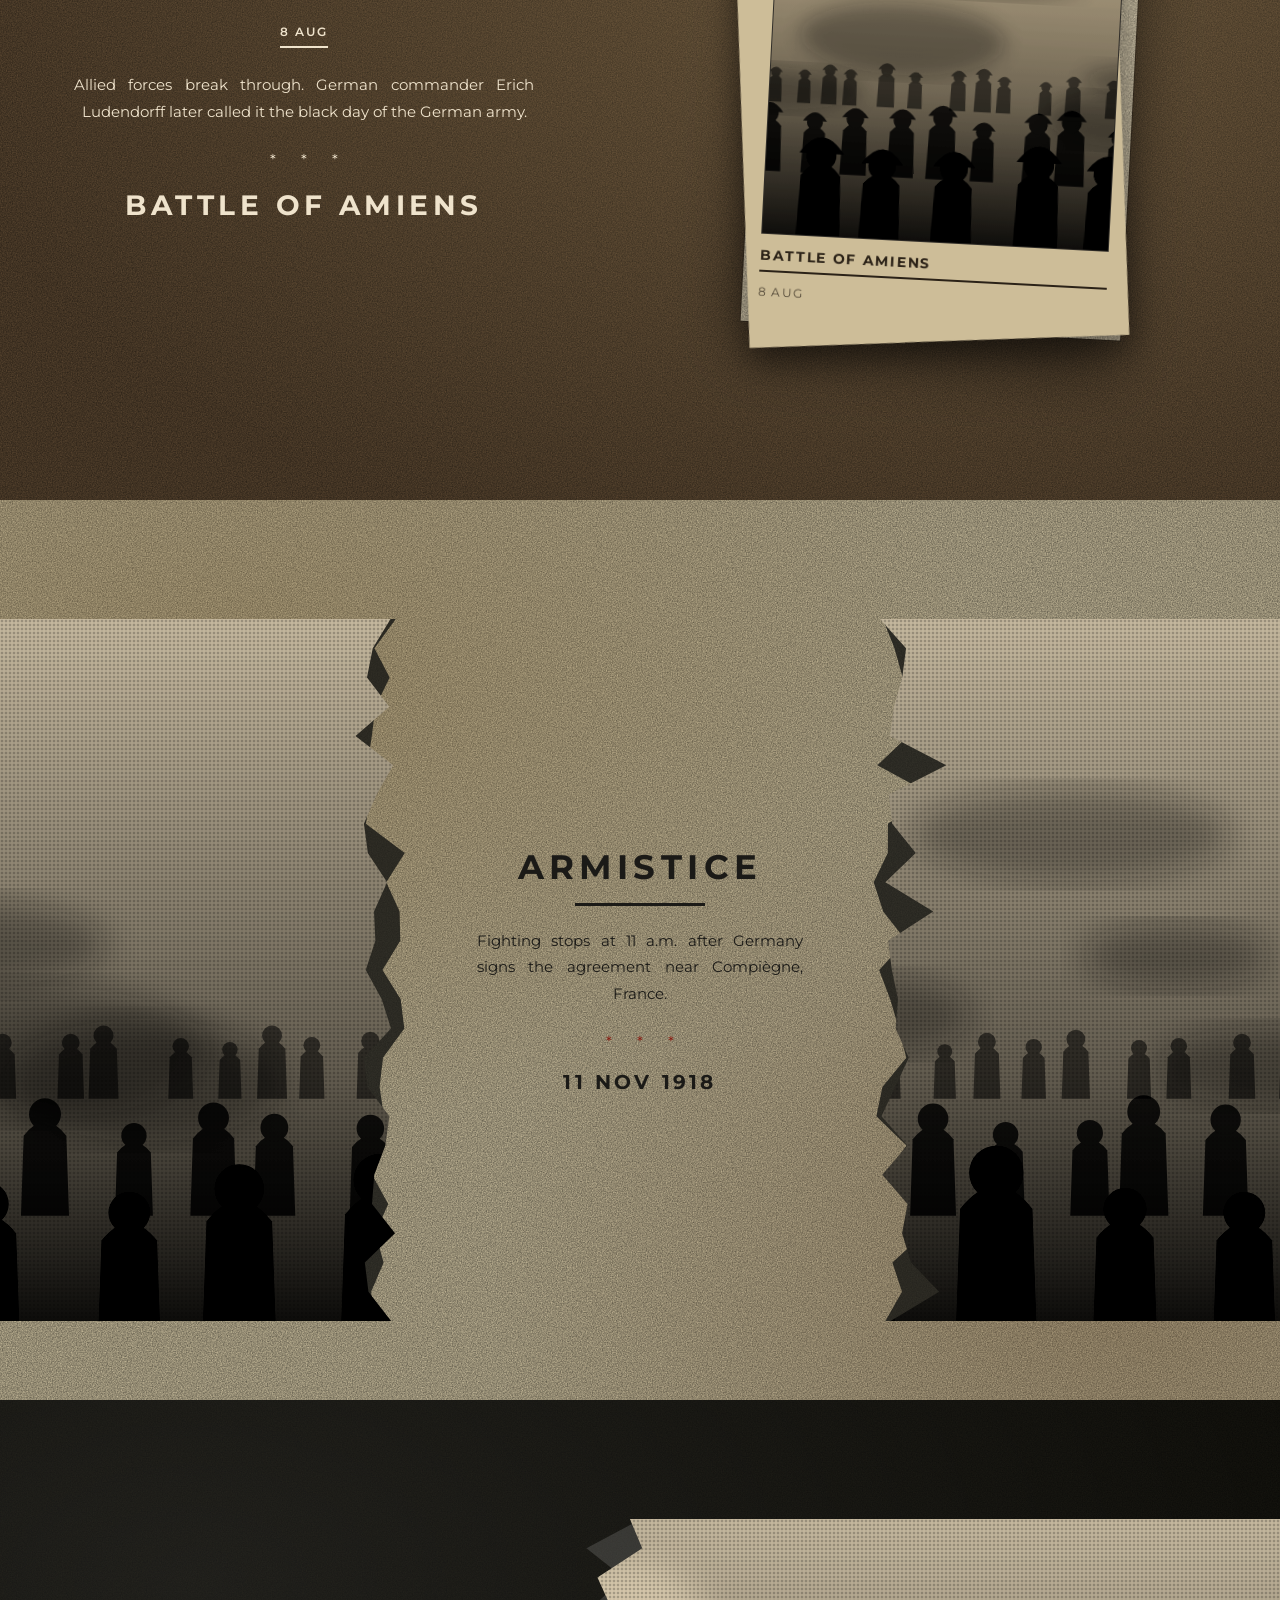
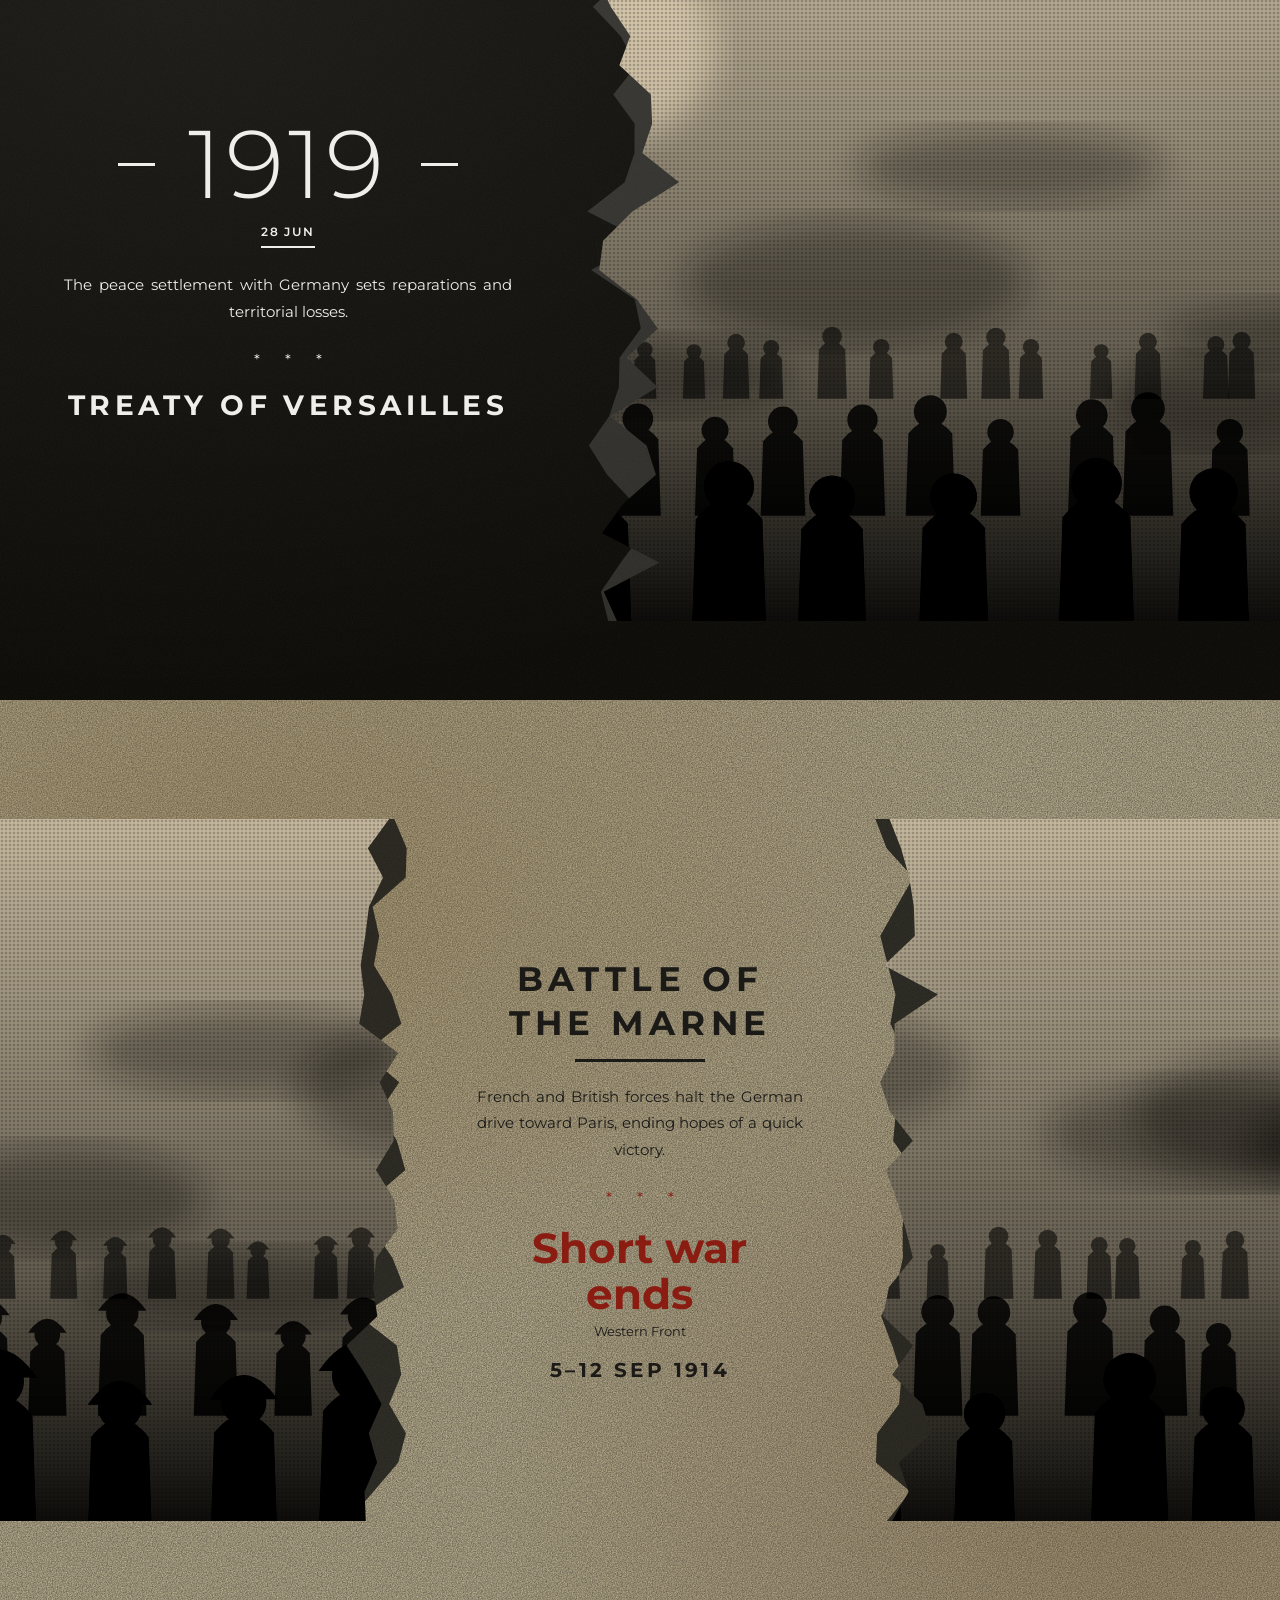
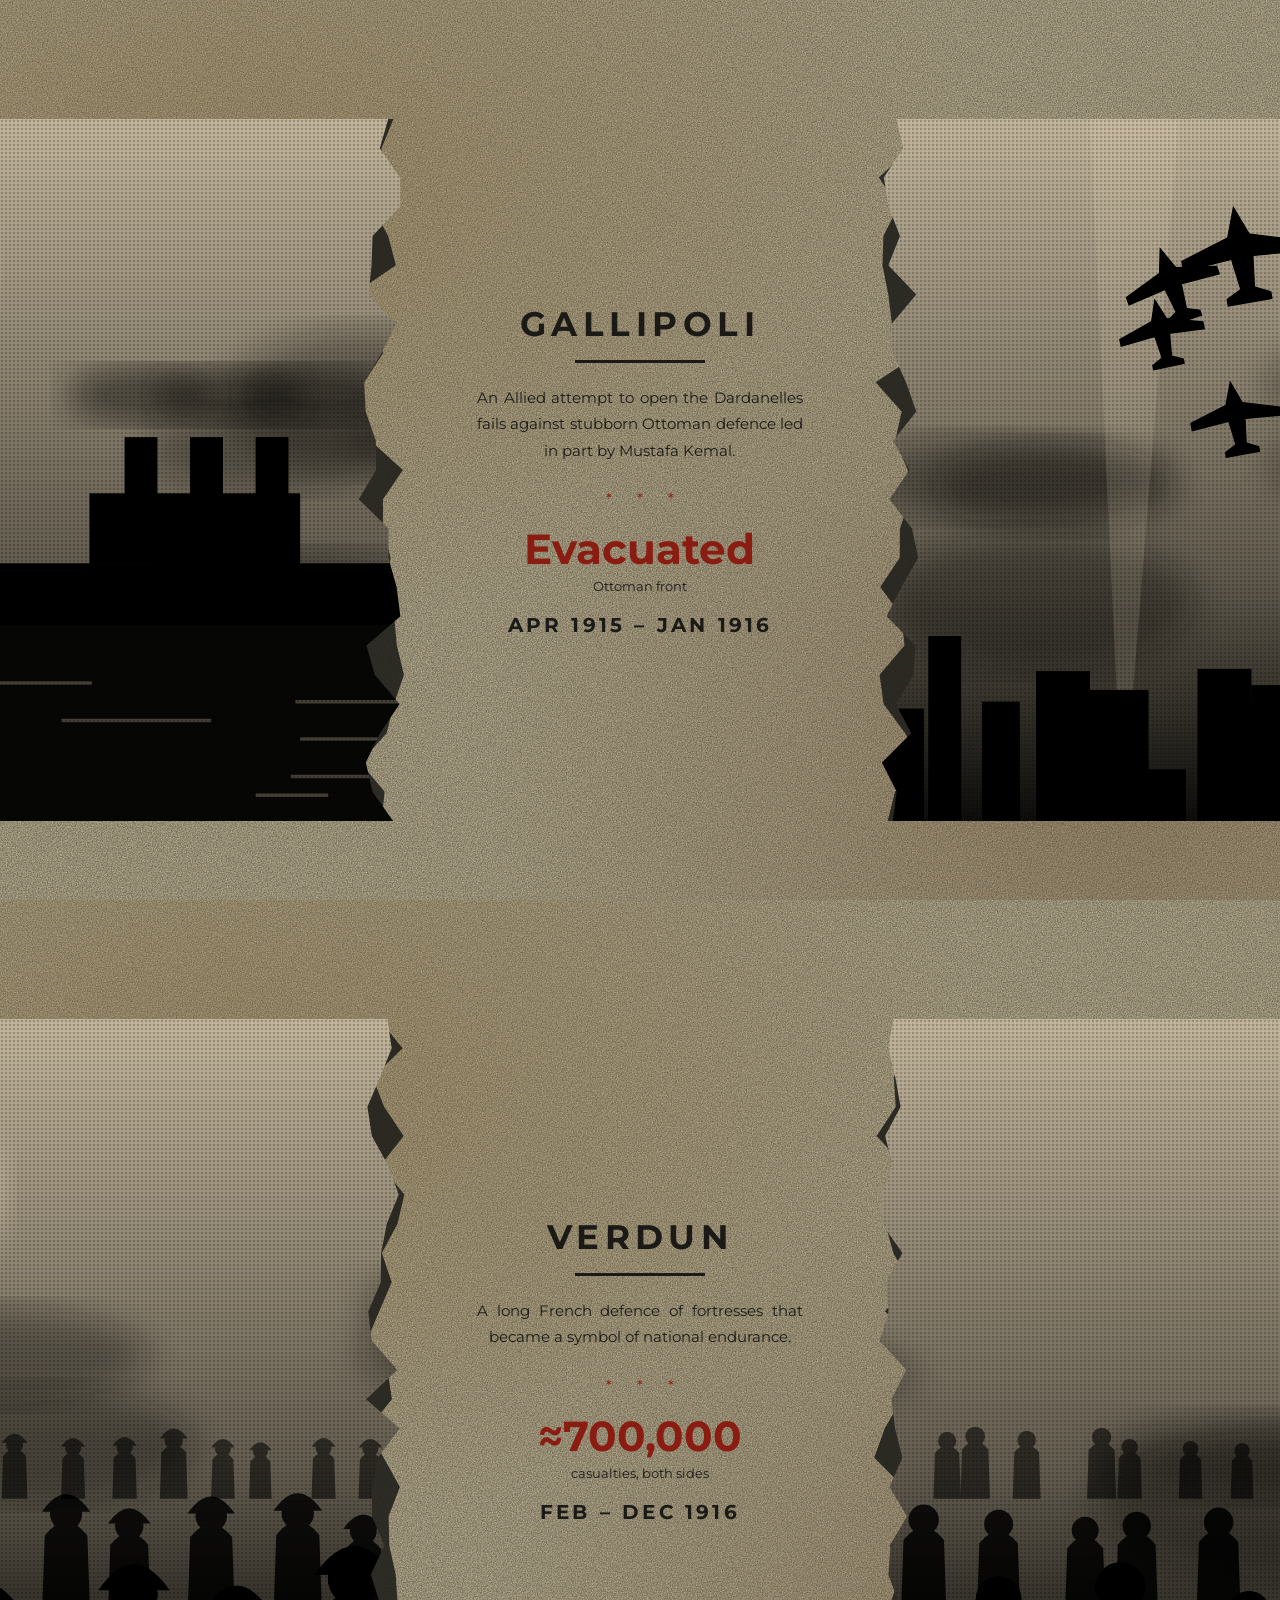
==== commit 68fe24be: "Add files via upload" ====
--- a/war.html
+++ b/war.html
@@ -5,7 +5,7 @@
 <meta name="viewport" content="width=device-width, initial-scale=1, viewport-fit=cover">
 <meta name="theme-color" content="#15140e">
 <title>War — HISTORIA</title>
-<meta name="description" content="The First and Second World Wars as an archive documentary: timelines, battles, leaders and aftermath.">
+<meta name="description" content="The World Wars and the Cold War as an archive documentary: timelines, battles, leaders and aftermath.">
 <link rel="preconnect" href="https://fonts.googleapis.com">
 <link rel="preconnect" href="https://fonts.gstatic.com" crossorigin>
 <link href="https://fonts.googleapis.com/css2?family=Montserrat:wght@300;400;500;600;700&display=swap" rel="stylesheet">
@@ -13,13 +13,15 @@
 <link rel="stylesheet" href="war-fx.css">
 <link rel="stylesheet" href="war-map.css">
 <link rel="stylesheet" href="war-story.css">
+<link href="https://fonts.googleapis.com/css2?family=Oswald:wght@400;500;600;700&family=Share+Tech+Mono&display=swap" rel="stylesheet">
+<link rel="stylesheet" href="war-cold.css">
 </head>
 <body class="gated" data-war="ww1">
 <div id="gate" role="dialog" aria-label="Opening the war archive">
   <div class="gwrap">
     <div class="glight"></div>
     <div class="gdust" id="gdust"></div>
-    <div class="door gl"><div class="gt"><small>Restricted access</small><b>WAR</b><small>1914 &mdash; 1945</small></div></div>
+    <div class="door gl"><div class="gt"><small>Restricted access</small><b>WAR</b><small>1914 &mdash; 1991</small></div></div>
     <div class="door gr"><div class="gt"><small>Authorised personnel only</small><b>ARCHIVE</b><small>Historia &middot; Section W</small></div></div>
     <i class="gbar t"></i><i class="gbar b"></i>
     <div class="gwheel">
@@ -55,6 +57,7 @@
   <div class="tabs" role="tablist" aria-label="Choose a war">
     <button role="tab" data-k="ww1" aria-selected="true"><b>WWI</b><span>1914–18</span></button>
     <button role="tab" data-k="ww2" aria-selected="false"><b>WWII</b><span>1939–45</span></button>
+    <button role="tab" data-k="cw" aria-selected="false"><b>COLD WAR</b><span>1947–91</span></button>
   </div>
   <nav aria-label="Site">
     <a href="index.html">Home</a>
@@ -71,10 +74,12 @@
 
 <footer>
   <a href="index.html">← Back to HISTORIA</a>
-  <p>© 2026 HISTORIA. Casualty figures are estimates and vary by source. Photos and portraits via Wikimedia Commons and Wikipedia: Imperial War Museums, Australian War Memorial, US Navy, US Army, US Coast Guard, US National Archives, Bundesarchiv (CC BY-SA 3.0 DE) and others. See each file’s page for its licence. Map borders are simplified from Historical Basemaps by André Ourednik (GPL-3.0); front lines and troop positions are approximate.</p>
+  <p>© 2026 HISTORIA. Casualty figures are estimates and vary by source. Photos and portraits via Wikimedia Commons and Wikipedia: Imperial War Museums, Australian War Memorial, US Navy, US Army, US Coast Guard, US National Archives, Bundesarchiv (CC BY-SA 3.0 DE) and others. See each file’s page for its licence. Cold War photos and portraits load from Wikipedia page images (licences on each file page). Map borders are simplified from Historical Basemaps by André Ourednik (GPL-3.0); front lines and troop positions are approximate.</p>
 </footer>
 
 <script defer src="war-data.js"></script>
+<script defer src="war-cold-data.js"></script>
+<script defer src="war-cold.js"></script>
 <script defer src="war-geo.js"></script>
 <script defer src="war-geo-ww2.js"></script>
 <script defer src="war-map-data.js"></script>
--- a/war-cold.css
+++ b/war-cold.css
@@ -0,0 +1,89 @@
+/* HISTORIA – Cold War machine interface */
+body[data-war=cw]{--ab:#171B19;--hl:#79C96B;--am:#D5A64A;--rd:#B94A43;--tx:#D5D5C8;--mu:#8d9a8f;--p2:#292E2B;--cm:"Share Tech Mono",ui-monospace,monospace;--cc:Oswald,"Arial Narrow",sans-serif;background:var(--ab);color:var(--tx)}
+body[data-war=cw] .fxl,body[data-war=cw] .grain,body[data-war=cw] .fxbtn{display:none!important}
+body[data-war=cw] .nav{background:linear-gradient(#2b302d,#202422);border-bottom:2px solid #0b0d0c;box-shadow:0 2px 0 rgba(255,255,255,.05) inset}
+body[data-war=cw] .logo,body[data-war=cw] .nav nav{font-family:var(--cm)}
+body[data-war=cw] .tabs{border-radius:4px;border-color:#0b0d0c;background:#111413}
+body[data-war=cw] .tabs button{border-radius:3px;font-family:var(--cm)}
+body[data-war=cw] .tabs button[aria-selected=true]{background:var(--hl);box-shadow:0 0 12px rgba(121,201,107,.5)}
+body[data-war=cw] .hud{font-family:var(--cm);color:var(--hl)}
+.cws{position:relative;padding:92px clamp(16px,5vw,72px) 56px;min-height:60svh;background:repeating-linear-gradient(90deg,rgba(255,255,255,.022) 0 1px,transparent 1px 3px),linear-gradient(#1c201e,#171B19);border-top:2px solid #0b0d0c;overflow:hidden}
+.cws.c-hero{min-height:100svh;display:grid;gap:24px;align-content:center;grid-template-columns:minmax(0,1.15fr) minmax(0,1fr);grid-template-areas:"hw tt" "nav nav"}
+.c-hw{grid-area:hw;display:grid;gap:18px}.c-tt{grid-area:tt}.c-nav{grid-area:nav}
+.c-tt h1{font:700 clamp(40px,6.5vw,88px)/1 var(--cc);letter-spacing:.08em;margin:12px 0 8px}
+.c-sub{font:500 13px/1.6 var(--cm);letter-spacing:.14em;color:var(--am);margin-bottom:14px}
+.c-lead{font-size:14px;max-width:52ch;margin-bottom:22px;color:var(--tx)}
+.c-st{display:flex;flex-wrap:wrap;gap:6px 18px;font:12px var(--cm);letter-spacing:.14em;color:var(--mu)}.c-st span{display:flex;gap:7px;align-items:center}
+.c-led{display:inline-block;width:10px;height:10px;border-radius:50%;background:#2a2f2c;border:1px solid #0b0d0c;flex:none;transition:.3s}
+.c-led.on{background:var(--hl);box-shadow:0 0 8px var(--hl)}.c-led.am{background:var(--am);box-shadow:0 0 8px var(--am);animation:bl 2.4s infinite}
+@keyframes bl{50%{opacity:.35}}
+/* panel, crt */
+.pnl{position:relative;padding:18px;background:linear-gradient(#323833,var(--p2));border:2px solid #0b0d0c;border-radius:3px;box-shadow:inset 0 1px rgba(255,255,255,.12),0 14px 30px rgba(0,0,0,.4)}
+.pnl::before,.pnl::after{content:"";position:absolute;top:6px;width:6px;height:6px;border-radius:50%;background:#171a18;box-shadow:inset 0 1px #555}.pnl::before{left:6px}.pnl::after{right:6px}
+.crt{position:relative;background:radial-gradient(#0f1d12,#070b08);border:3px solid #0b0d0c;border-radius:12px/10px;color:var(--hl);font-family:var(--cm);text-shadow:0 0 6px rgba(121,201,107,.55);box-shadow:inset 0 0 50px rgba(0,0,0,.8),0 0 24px rgba(121,201,107,.08);animation:fk 5s infinite}
+.crt::after{content:"";position:absolute;inset:0;border-radius:inherit;pointer-events:none;background:repeating-linear-gradient(transparent 0 2px,rgba(0,0,0,.28) 2px 3px)}
+@keyframes fk{0%,92%,100%{opacity:1}94%{opacity:.93}96%{opacity:1}}
+.c-scr{min-height:260px;padding:20px;font-size:clamp(12px,1.5vw,15px);line-height:1.9}
+.cur{animation:bl 1s steps(2) infinite}
+.c-knobs{display:flex;gap:10px;align-items:center;padding:8px 4px;font:11px var(--cm);color:var(--mu);letter-spacing:.14em}.c-knobs span{margin-left:auto}
+.c-mon{padding:14px 14px 6px;background:linear-gradient(#3a403b,#2a2f2b);border:2px solid #0b0d0c;border-radius:14px}
+.c-side{display:flex;gap:18px;align-items:center;flex-wrap:wrap}
+.c-radar{position:relative;width:150px;height:150px;border-radius:50%;border:3px solid #0b0d0c;background:repeating-radial-gradient(#0a140c 0 14px,rgba(121,201,107,.35) 14px 15px);box-shadow:0 0 20px rgba(121,201,107,.15)}
+.c-radar i{position:absolute;inset:0;border-radius:50%;background:conic-gradient(from 0deg,rgba(121,201,107,.55),transparent 70deg);animation:sw 4s linear infinite}
+@keyframes sw{to{transform:rotate(360deg)}}
+.c-radar b{position:absolute;width:6px;height:6px;border-radius:50%;background:var(--am);box-shadow:0 0 8px var(--am)}
+.c-cnt{display:flex;gap:8px;align-items:center;font:700 clamp(28px,4vw,44px) var(--cm)}
+.c-cnt span{padding:4px 10px;background:#0a0c0b;border:2px solid #0b0d0c;border-radius:3px;color:var(--am);text-shadow:0 0 8px rgba(213,166,74,.6);min-width:2.6em;text-align:center}.c-cnt em{color:var(--mu);font-style:normal}
+/* controls */
+.mbtn{position:relative;cursor:pointer;display:inline-flex;gap:10px;align-items:center;padding:14px 24px;font:600 15px var(--cc);letter-spacing:.14em;color:#1a1c1b;background:linear-gradient(#cfc9b3,#9d9a88);border:2px solid #0b0d0c;border-radius:3px;box-shadow:0 6px 0 #4b4a40,0 10px 16px rgba(0,0,0,.5);transition:transform .1s,box-shadow .1s}
+.mbtn i{width:10px;height:10px;border-radius:50%;background:var(--rd);box-shadow:0 0 6px var(--rd)}
+.mbtn:hover{filter:brightness(1.08)}.mbtn:active{transform:translateY(5px);box-shadow:0 1px 0 #4b4a40}
+.mbtn.sm{padding:8px 16px;font-size:13px}
+.c-nav{display:flex;flex-wrap:wrap;gap:8px;padding:12px;background:linear-gradient(#2c312d,#232724);border:2px solid #0b0d0c;border-radius:3px}
+.tgl{cursor:pointer;display:flex;flex-direction:column;align-items:center;gap:6px;padding:6px 10px;background:none;border:0;color:var(--mu);font:11px var(--cm);letter-spacing:.12em;flex:1 1 90px}
+.tgl i{position:relative;width:26px;height:44px;border-radius:13px;background:#0d0f0e;border:2px solid #444a46}
+.tgl i::after{content:"";position:absolute;left:3px;right:3px;top:3px;height:18px;border-radius:9px;background:linear-gradient(#bdb9a7,#7e7b6c);transition:transform .18s cubic-bezier(.3,1.6,.5,1)}
+.tgl.on i::after{transform:translateY(17px);background:linear-gradient(#9fe08f,#4f9a44)}.tgl.on{color:var(--hl)}
+.tgl:hover{color:var(--tx)}
+/* section modules */
+.c-h{display:flex;align-items:center;gap:14px;margin-bottom:22px;padding-bottom:10px;border-bottom:3px double #3b423d}
+.c-h h2{font:600 clamp(26px,4vw,44px)/1 var(--cc);letter-spacing:.1em;text-transform:uppercase}.c-code{font:12px var(--cm);letter-spacing:.14em;color:var(--am)}.c-h .c-led{margin-left:auto}
+.c-scale{display:flex;gap:4px;overflow-x:auto;padding:14px 6px 10px;margin-bottom:16px;background:linear-gradient(#0c0e0d,#151816);border:2px solid #0b0d0c;scrollbar-width:thin}
+.c-scale button{flex:none;cursor:pointer;display:flex;flex-direction:column;align-items:center;gap:6px;min-width:62px;padding:4px 6px;background:none;border:0;border-left:1px solid #4a514d;color:var(--mu);font:12px var(--cm)}
+.c-scale button[aria-selected=true]{color:var(--hl);background:rgba(121,201,107,.08)}
+.c-ev{min-height:180px;padding:22px}.c-ev small{color:var(--am);letter-spacing:.14em;font-size:12px}
+.c-ev h3{font:500 clamp(18px,2.4vw,26px)/1.3 var(--cm);margin:8px 0 10px}.c-ev p{font:14px/1.7 var(--cm);color:#b8d9b0;max-width:70ch}
+.c-ev.boot{animation:bt .4s ease-out}@keyframes bt{from{transform:scaleY(.04);filter:brightness(2)}to{transform:none}}
+.c-ctl{display:flex;justify-content:space-between;align-items:center;margin-top:16px;font:13px var(--cm);color:var(--am)}
+.c-2{display:grid;grid-template-columns:1fr 1fr;gap:20px}.c-3{display:grid;grid-template-columns:repeat(auto-fill,minmax(250px,1fr));gap:18px}
+.c-pf{padding:20px}.c-pc{font:700 40px var(--cc);letter-spacing:.1em;color:var(--am)}.c-pf h3{font:500 15px var(--cm);letter-spacing:.14em;margin-bottom:12px}
+dl{margin:0}dt{font:11px var(--cm);letter-spacing:.14em;color:var(--am);margin-top:10px}dd{margin:2px 0 0;font:13px/1.55 var(--cm)}
+.c-gs{display:flex;flex-wrap:wrap;gap:24px;justify-content:center;align-items:center}
+.c-gw{text-align:center;width:min(260px,100%)}.c-gw svg{width:100%}.nd{transform-origin:100px 104px;transform:rotate(var(--a));animation:nd 1.6s cubic-bezier(.3,1.5,.5,1)}
+@keyframes nd{from{transform:rotate(-90deg)}}
+.c-gw b{display:block;font:700 28px var(--cm);color:var(--am)}.c-gw small{font:12px var(--cm);letter-spacing:.12em;color:var(--mu)}
+.c-gs .tw{flex:1 1 280px}
+.tw{font-family:var(--cm)}.pap{padding:18px;background:#d9ceb0;color:#2a2418;border:1px solid #0b0d0c;box-shadow:0 10px 20px rgba(0,0,0,.4)}
+.pap small{font:11px var(--cm);letter-spacing:.14em;color:#8b2a22}.pap h3{font:600 20px var(--cc);letter-spacing:.06em;margin:4px 0 6px;text-transform:uppercase}.pap p{font:13px/1.65 var(--cm)}
+.c-in{margin-top:22px;max-width:760px}
+.c-sr{display:grid;grid-template-columns:minmax(0,.8fr) minmax(0,1.2fr);gap:20px;margin-bottom:20px}
+.c-ph{position:relative;min-height:220px;background:#0b120c center/cover;border:2px solid #0b0d0c;overflow:hidden;filter:grayscale(1) contrast(1.1)}
+.c-ph::after{content:"";position:absolute;inset:0;background:var(--hl);mix-blend-mode:multiply;opacity:.35}
+.c-ph:not(.pic){background:radial-gradient(#10200f,#070b08)}
+.c-rd{position:absolute;right:10px;bottom:10px;width:70px;height:70px;border-radius:50%;z-index:2;border:2px solid rgba(121,201,107,.7);background:repeating-radial-gradient(transparent 0 10px,rgba(121,201,107,.5) 10px 11px)}
+.c-rd i{position:absolute;inset:0;border-radius:50%;background:conic-gradient(rgba(121,201,107,.6),transparent 70deg);animation:sw 4s linear infinite}
+.c-fl small{font:11px var(--cm);letter-spacing:.14em;color:var(--am)}.c-fl h3{font:600 clamp(22px,3vw,32px) var(--cc);letter-spacing:.08em;text-transform:uppercase;margin:4px 0}
+.c-dt{display:inline-block;padding:2px 8px;font:12px var(--cm);border:1px solid var(--hl);color:var(--hl)}
+.fid{padding:14px;background:#d9ceb0;color:#2a2418;border:1px solid #0b0d0c;box-shadow:0 10px 20px rgba(0,0,0,.4)}
+.por2{height:200px;margin-bottom:10px;background-position:center 15%}.por2.pic{filter:grayscale(1) contrast(1.1)}
+.fid h3{font:600 20px var(--cc);letter-spacing:.06em;text-transform:uppercase;border-bottom:2px solid #2a2418;padding-bottom:4px}
+.fid dt{color:#8b2a22}.fid p{font:13px/1.55 var(--cm);margin-top:10px}
+.fold{position:relative;padding:34px 16px 16px;background:#c9b886;color:#2a2418;border:1px solid #0b0d0c;border-radius:0 12px 0 0;box-shadow:0 10px 20px rgba(0,0,0,.4)}
+.fold::before{content:"";position:absolute;left:0;top:-12px;width:90px;height:12px;background:#c9b886;border-radius:6px 6px 0 0;border:1px solid #0b0d0c;border-bottom:0}
+.fold small{font:11px var(--cm);letter-spacing:.14em}.fold p{font:13px/1.65 var(--cm);margin-top:6px}
+.stamp2{position:absolute;right:10px;top:8px;padding:2px 8px;font:700 11px var(--cm);letter-spacing:.12em;color:var(--rd);border:2px solid var(--rd);transform:rotate(-6deg)}
+@media(max-width:860px){
+.cws{padding:70px 14px 40px}.cws.c-hero{grid-template-columns:1fr;grid-template-areas:"tt" "hw" "nav"}
+.c-2,.c-sr{grid-template-columns:1fr}.c-scr{min-height:190px}.c-radar{width:110px;height:110px}.c-nav{display:grid;grid-template-columns:repeat(4,1fr)}.c-ph{min-height:180px}
+}
+@media(prefers-reduced-motion:reduce){.crt,.cur,.c-led,.c-radar i,.c-rd i,.nd,.c-ev{animation:none!important}}
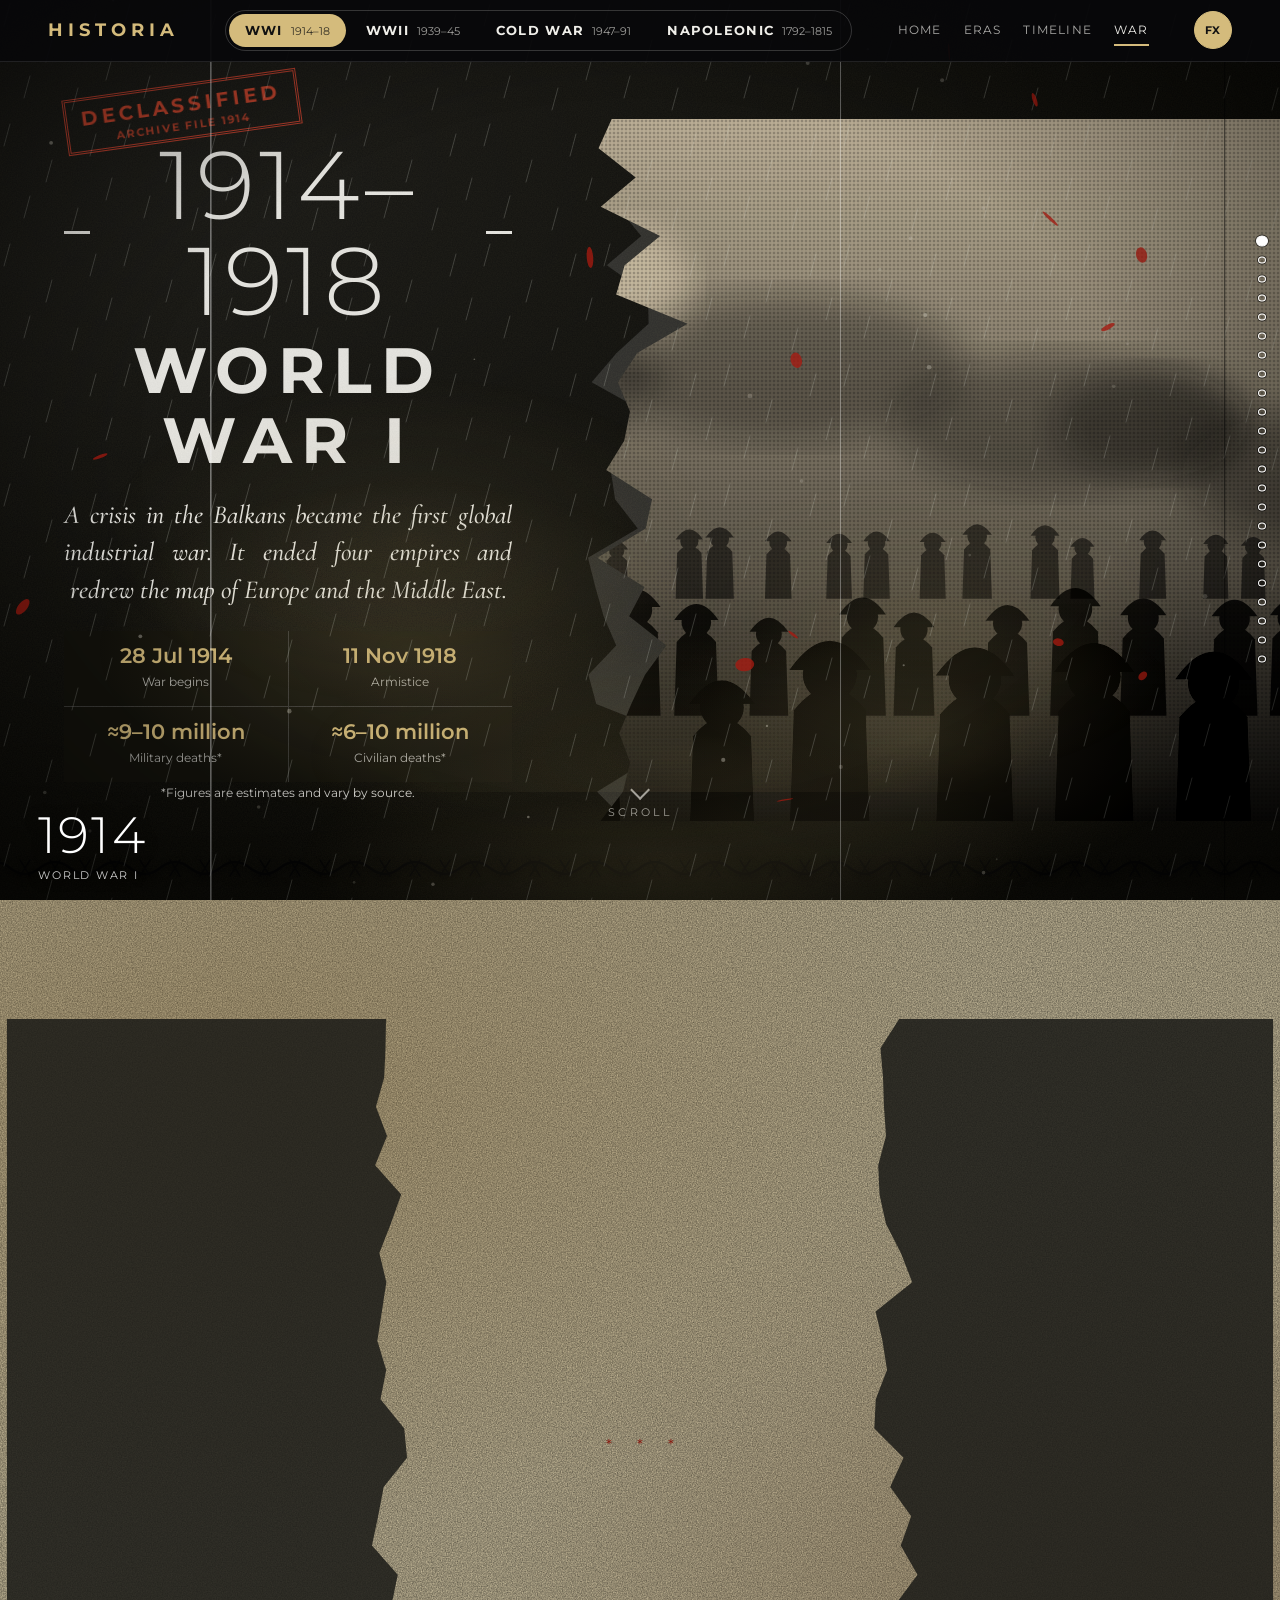
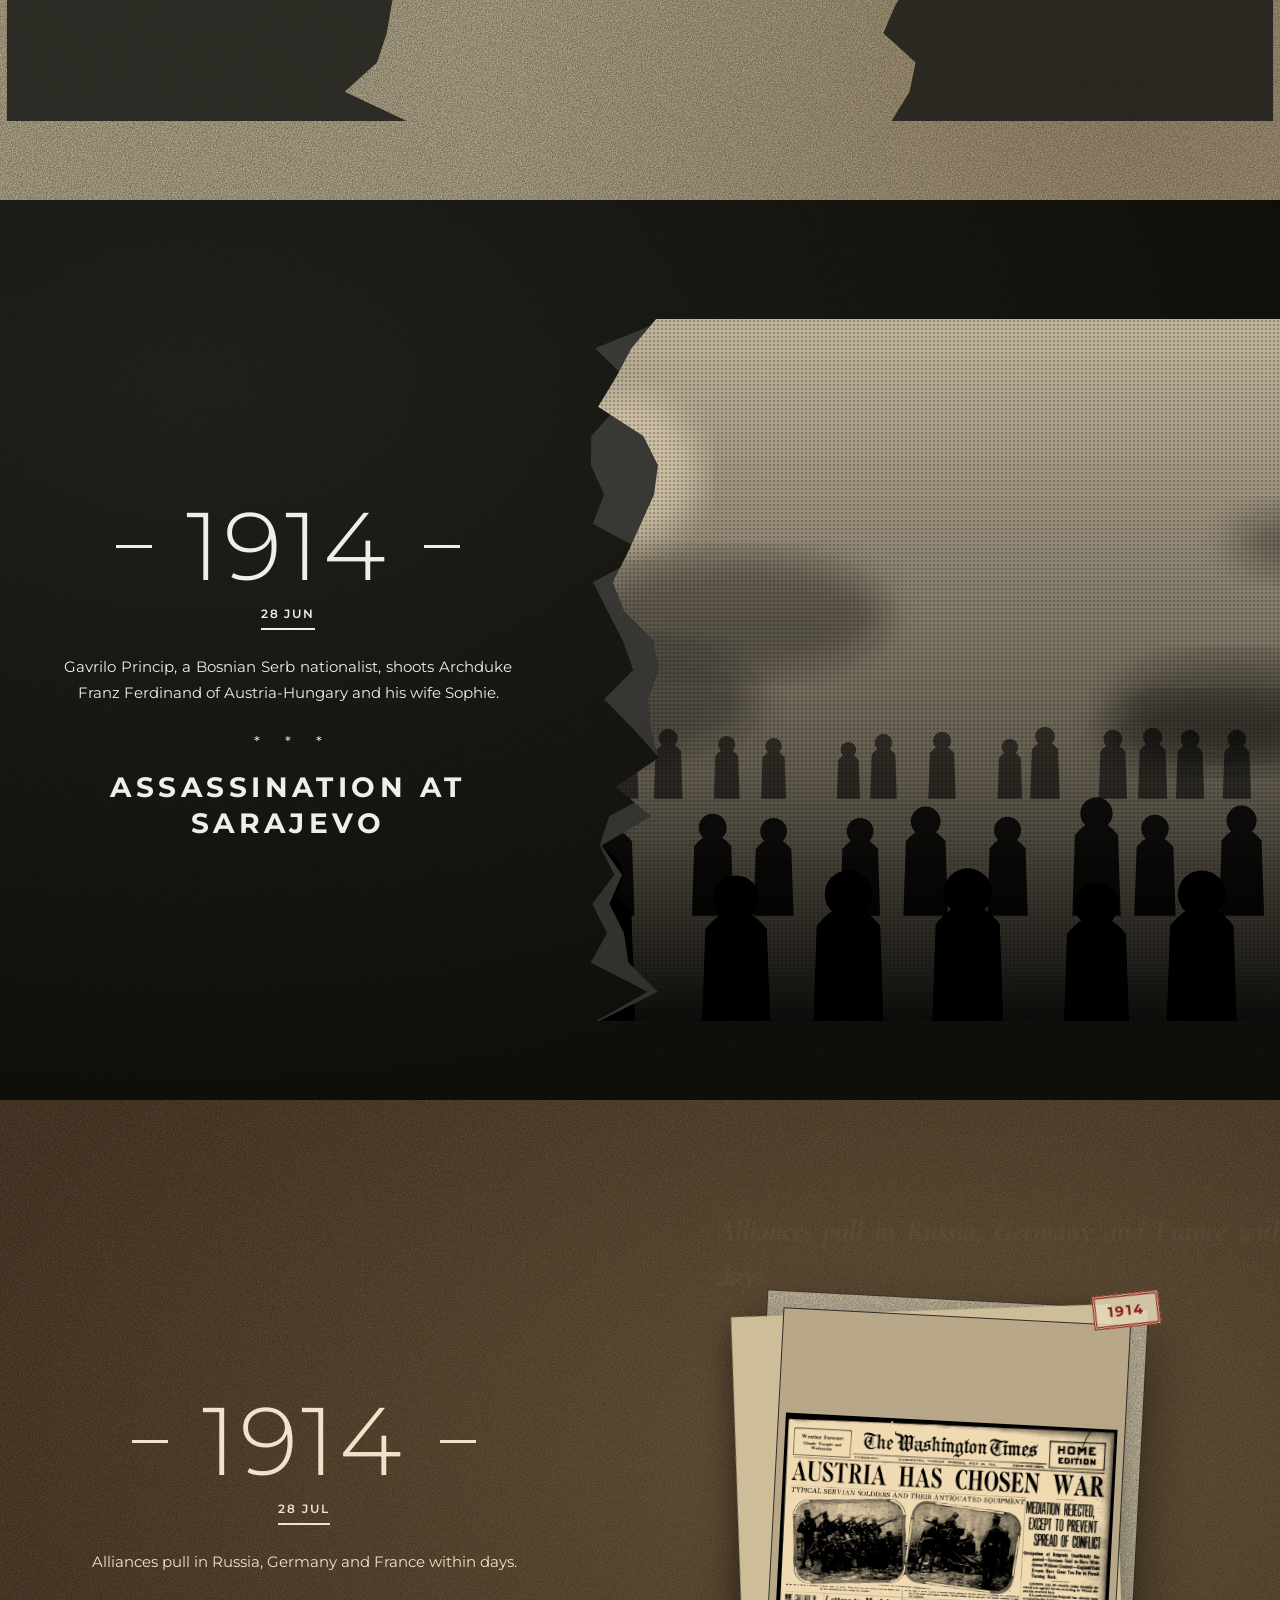
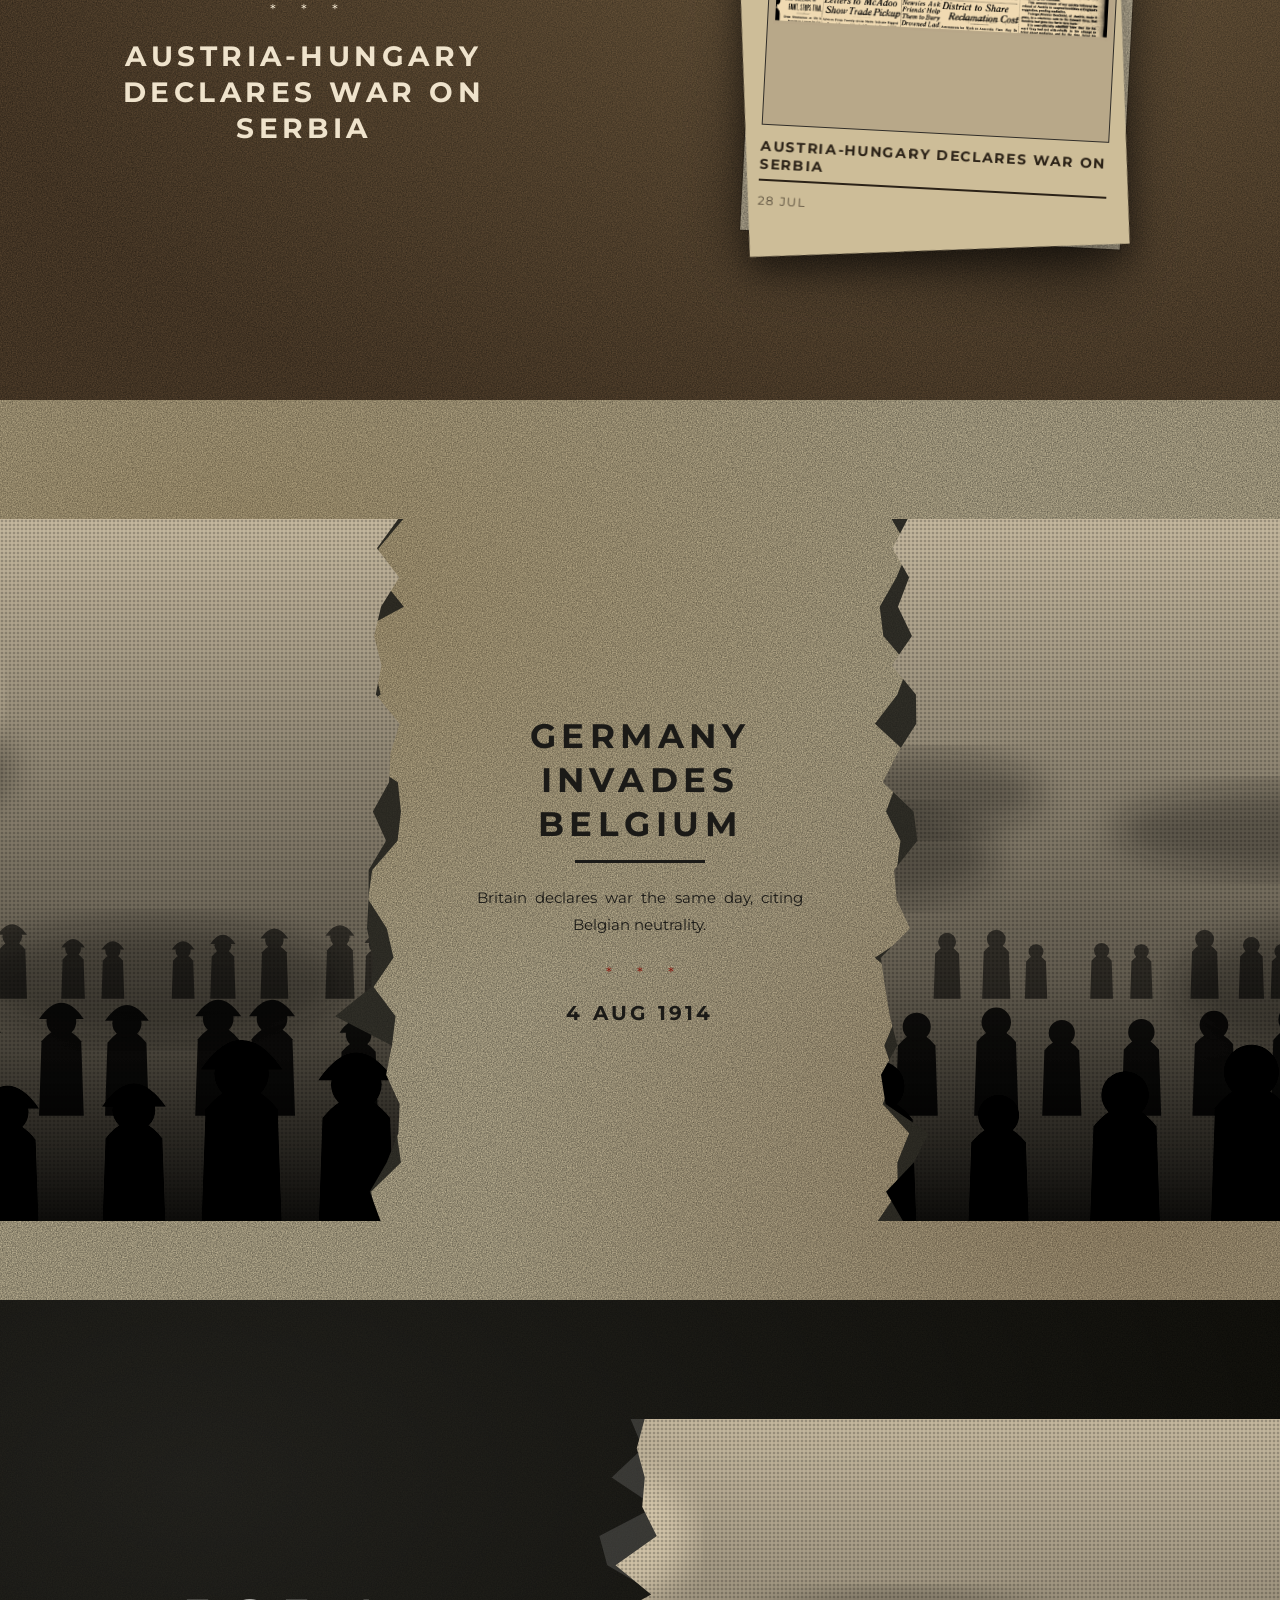
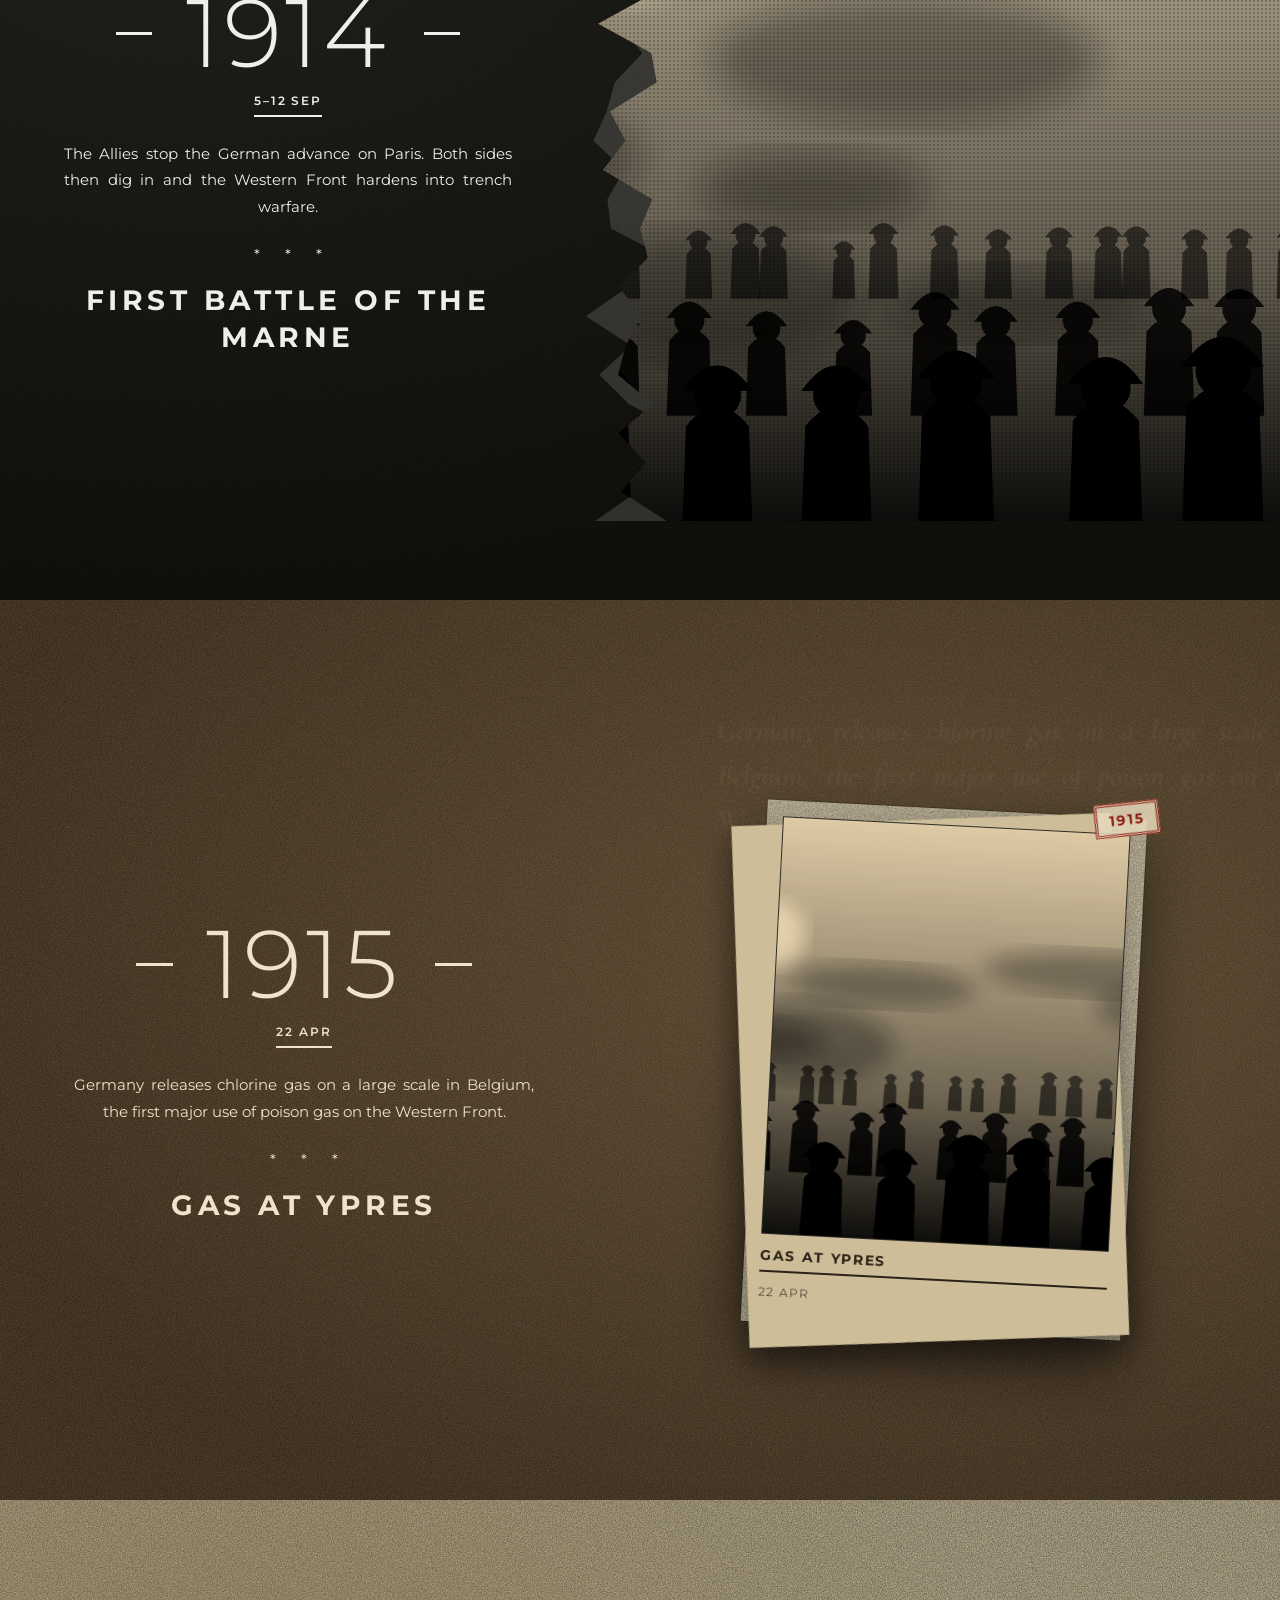
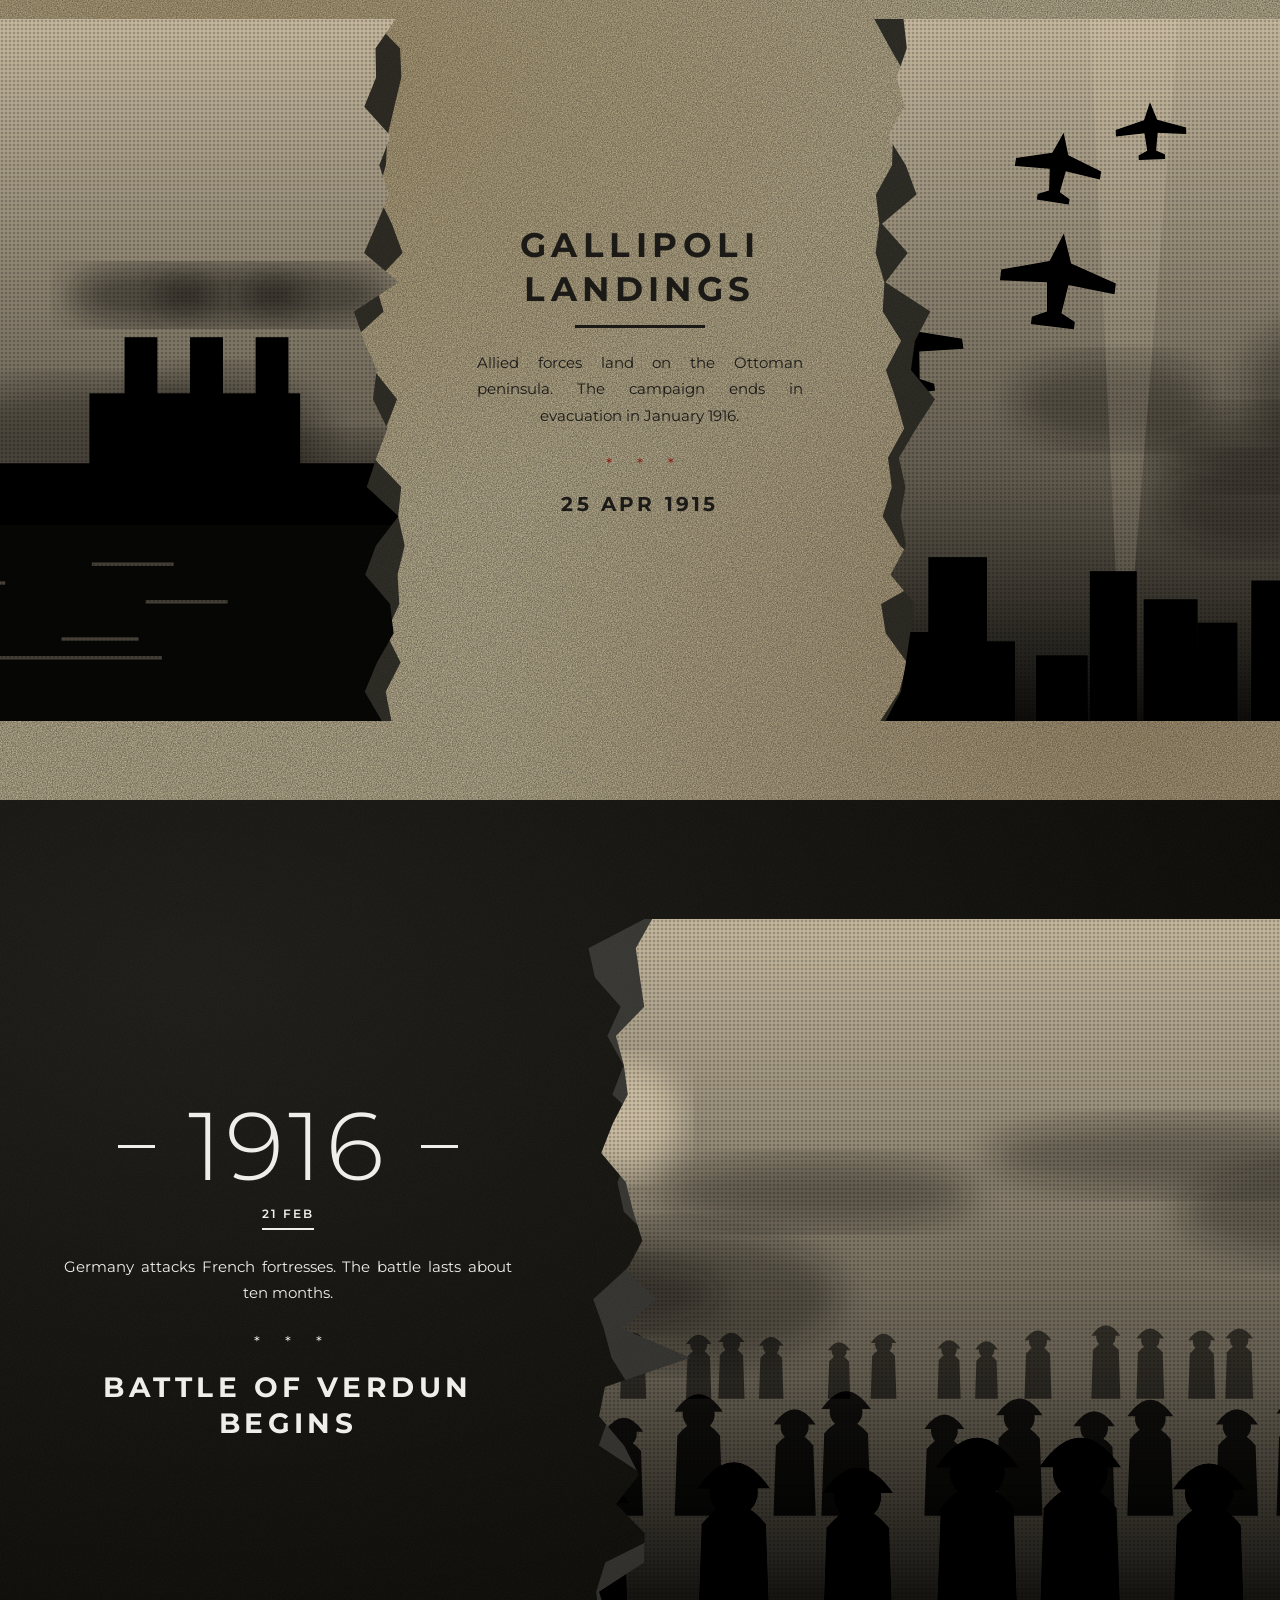
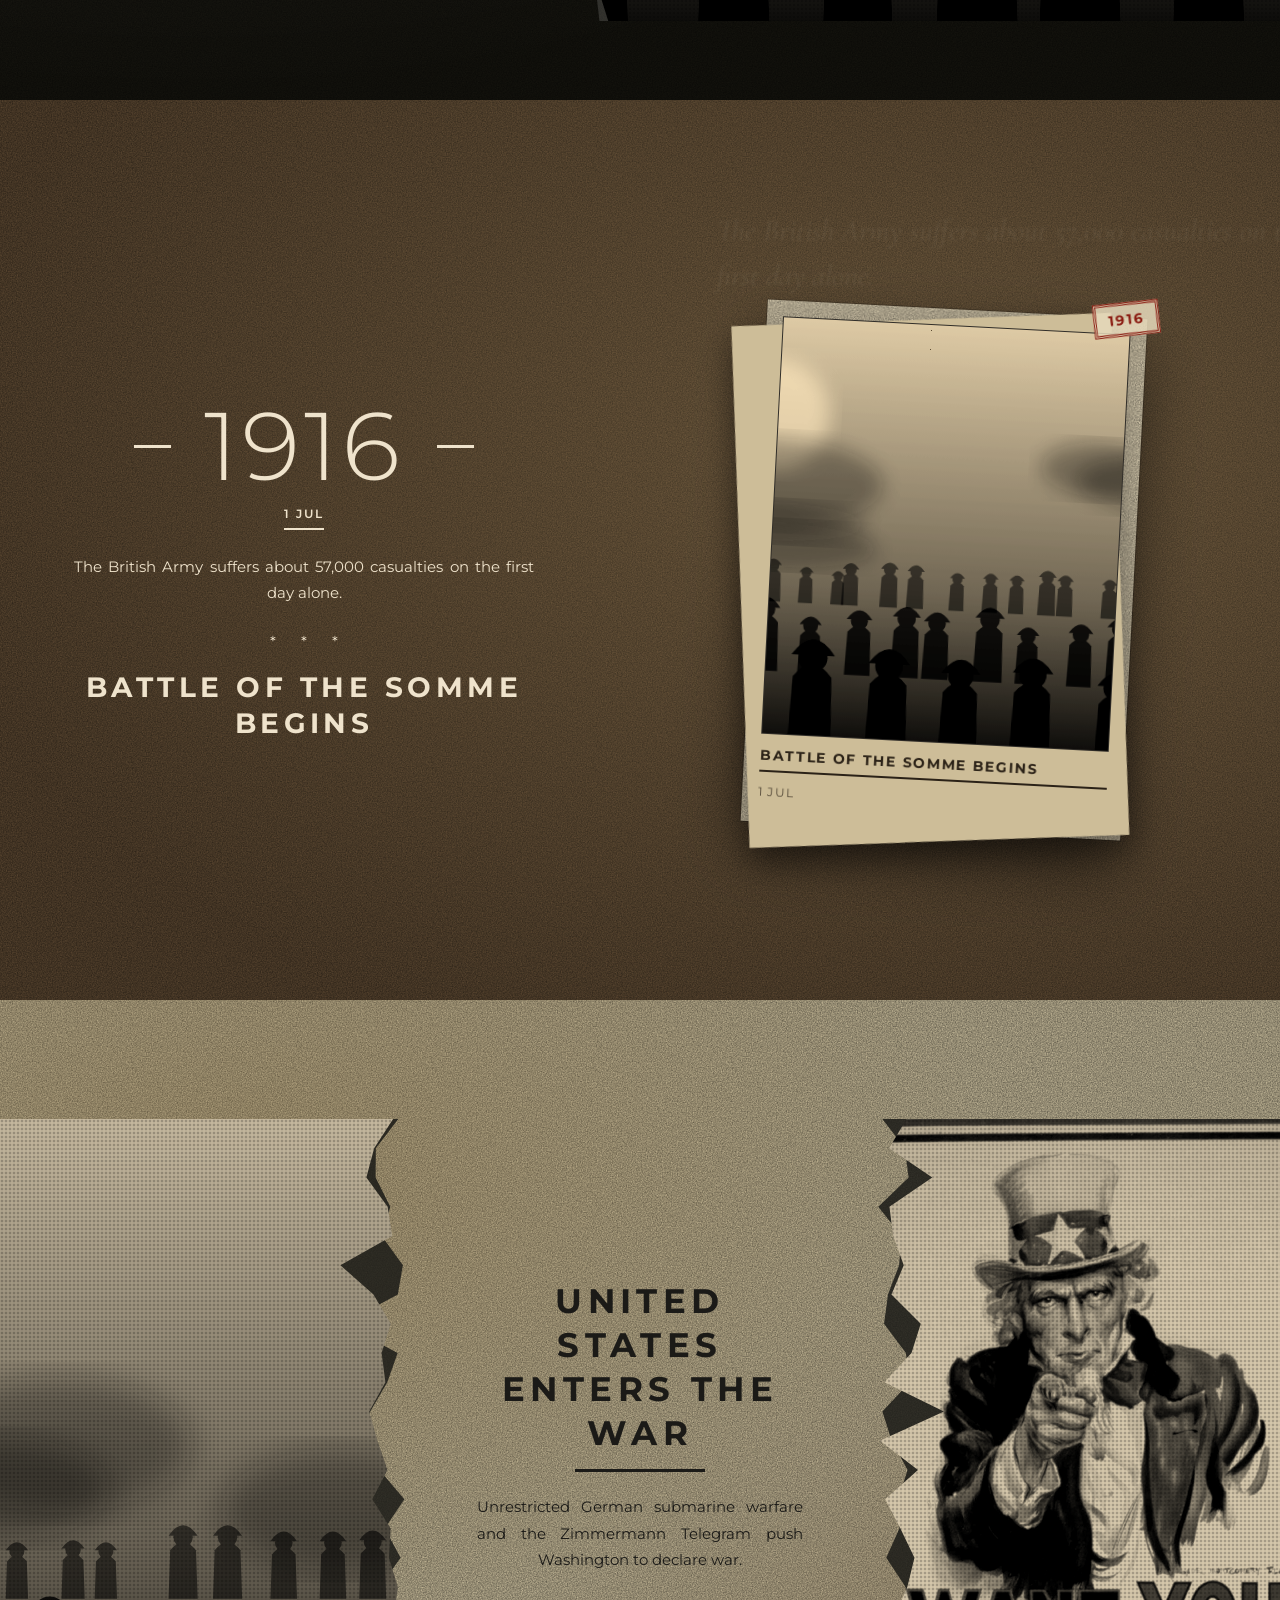
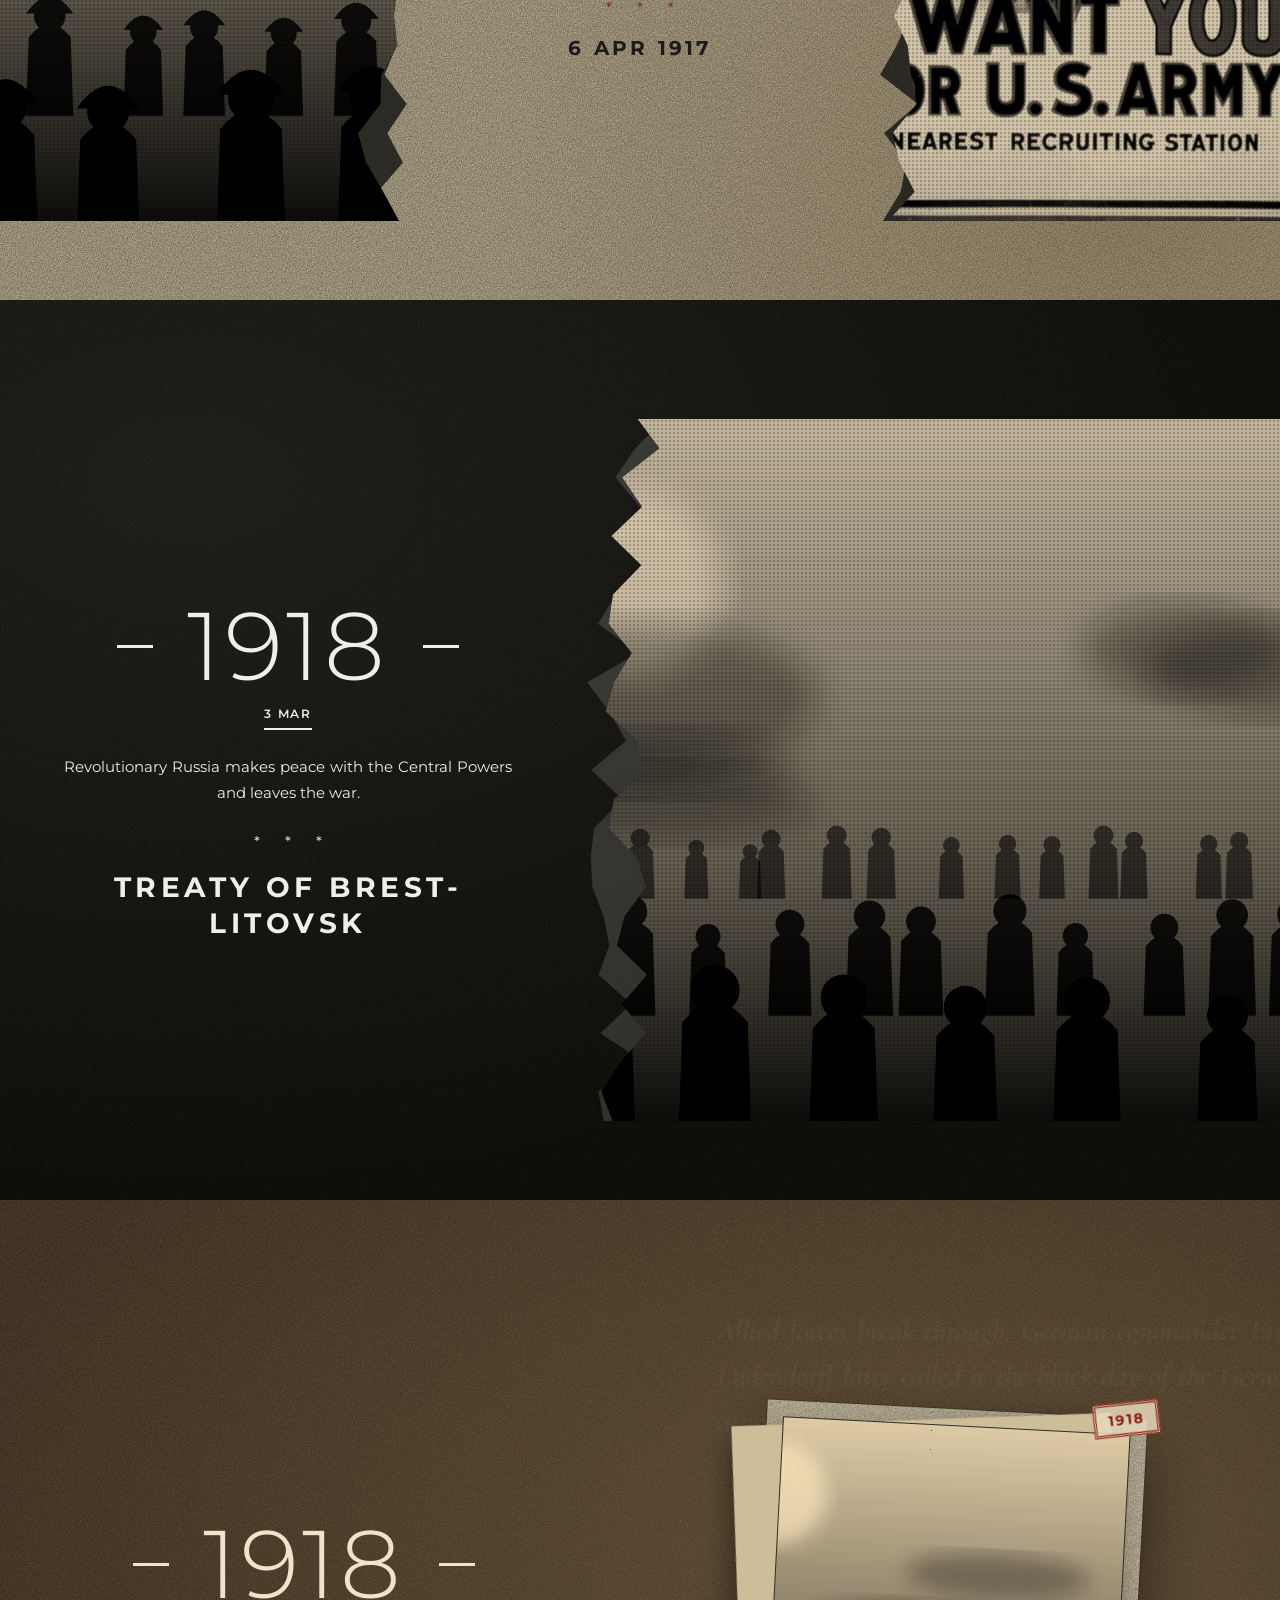
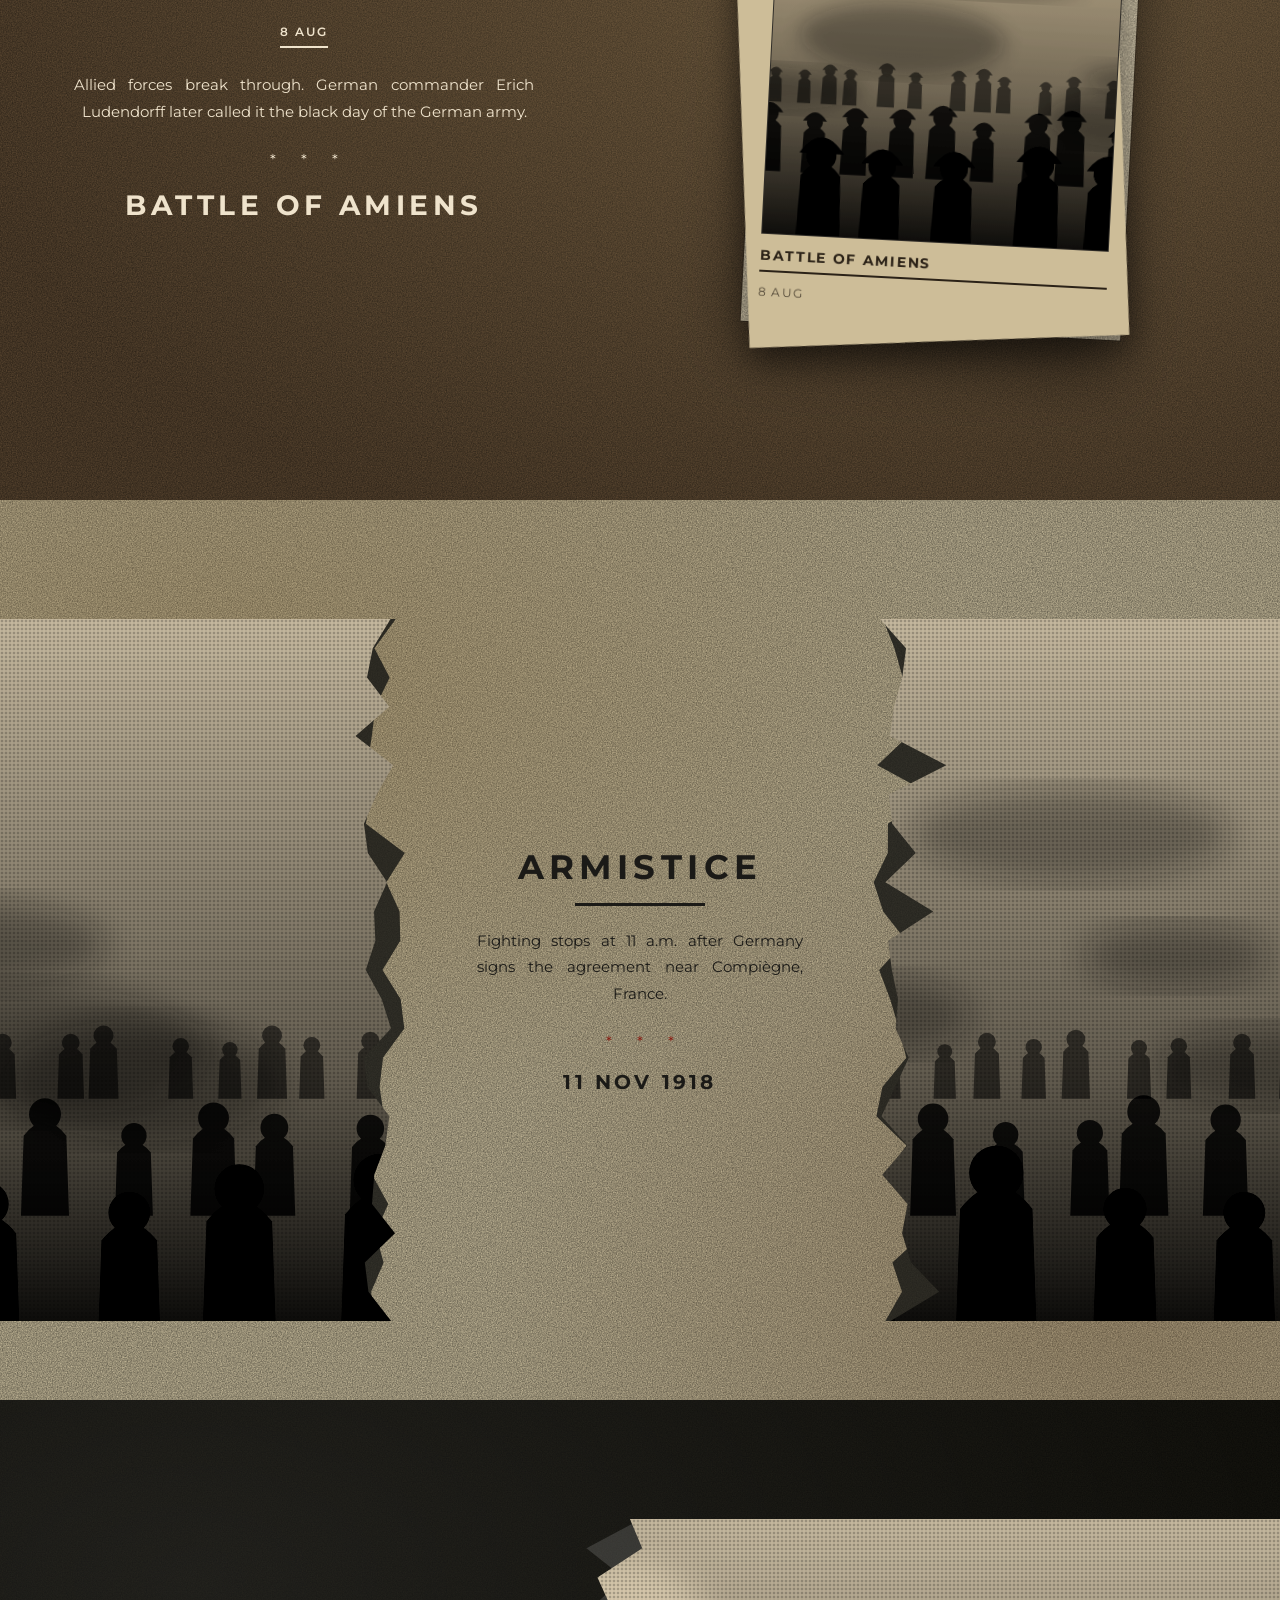
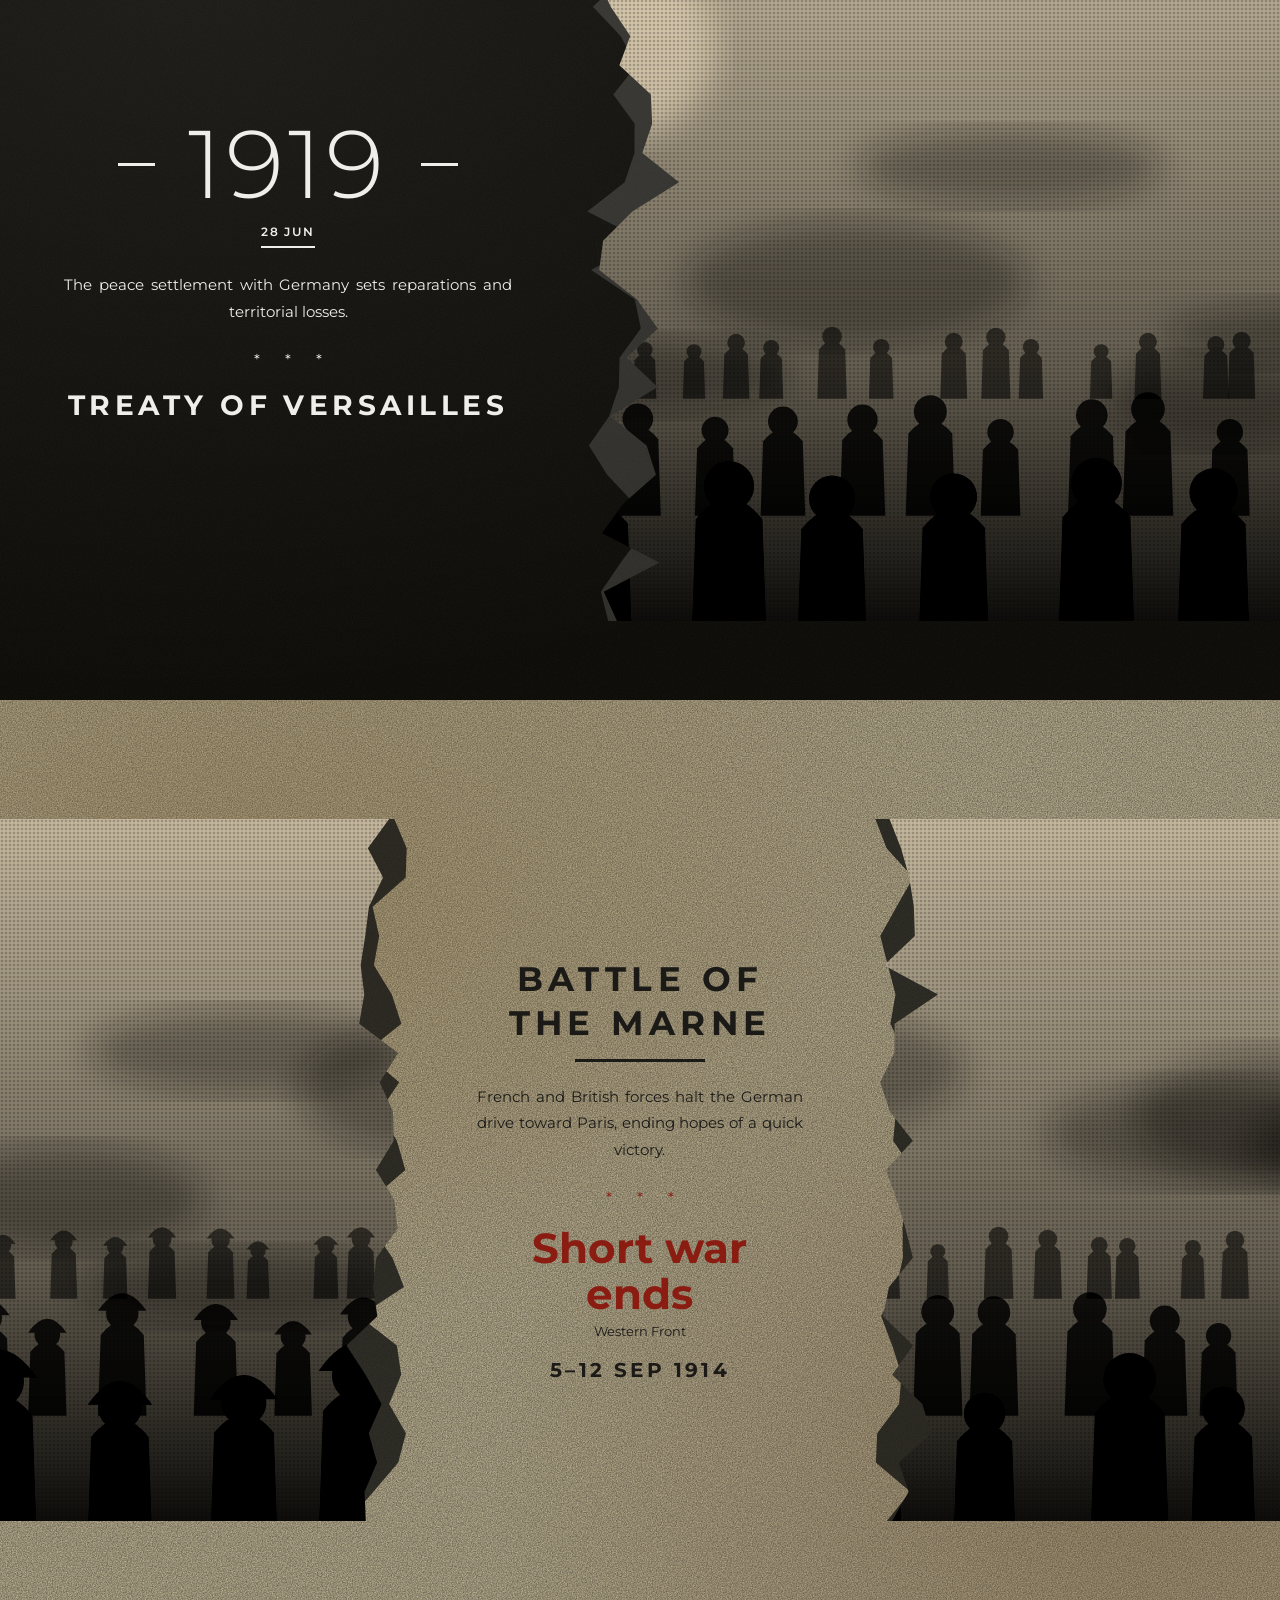
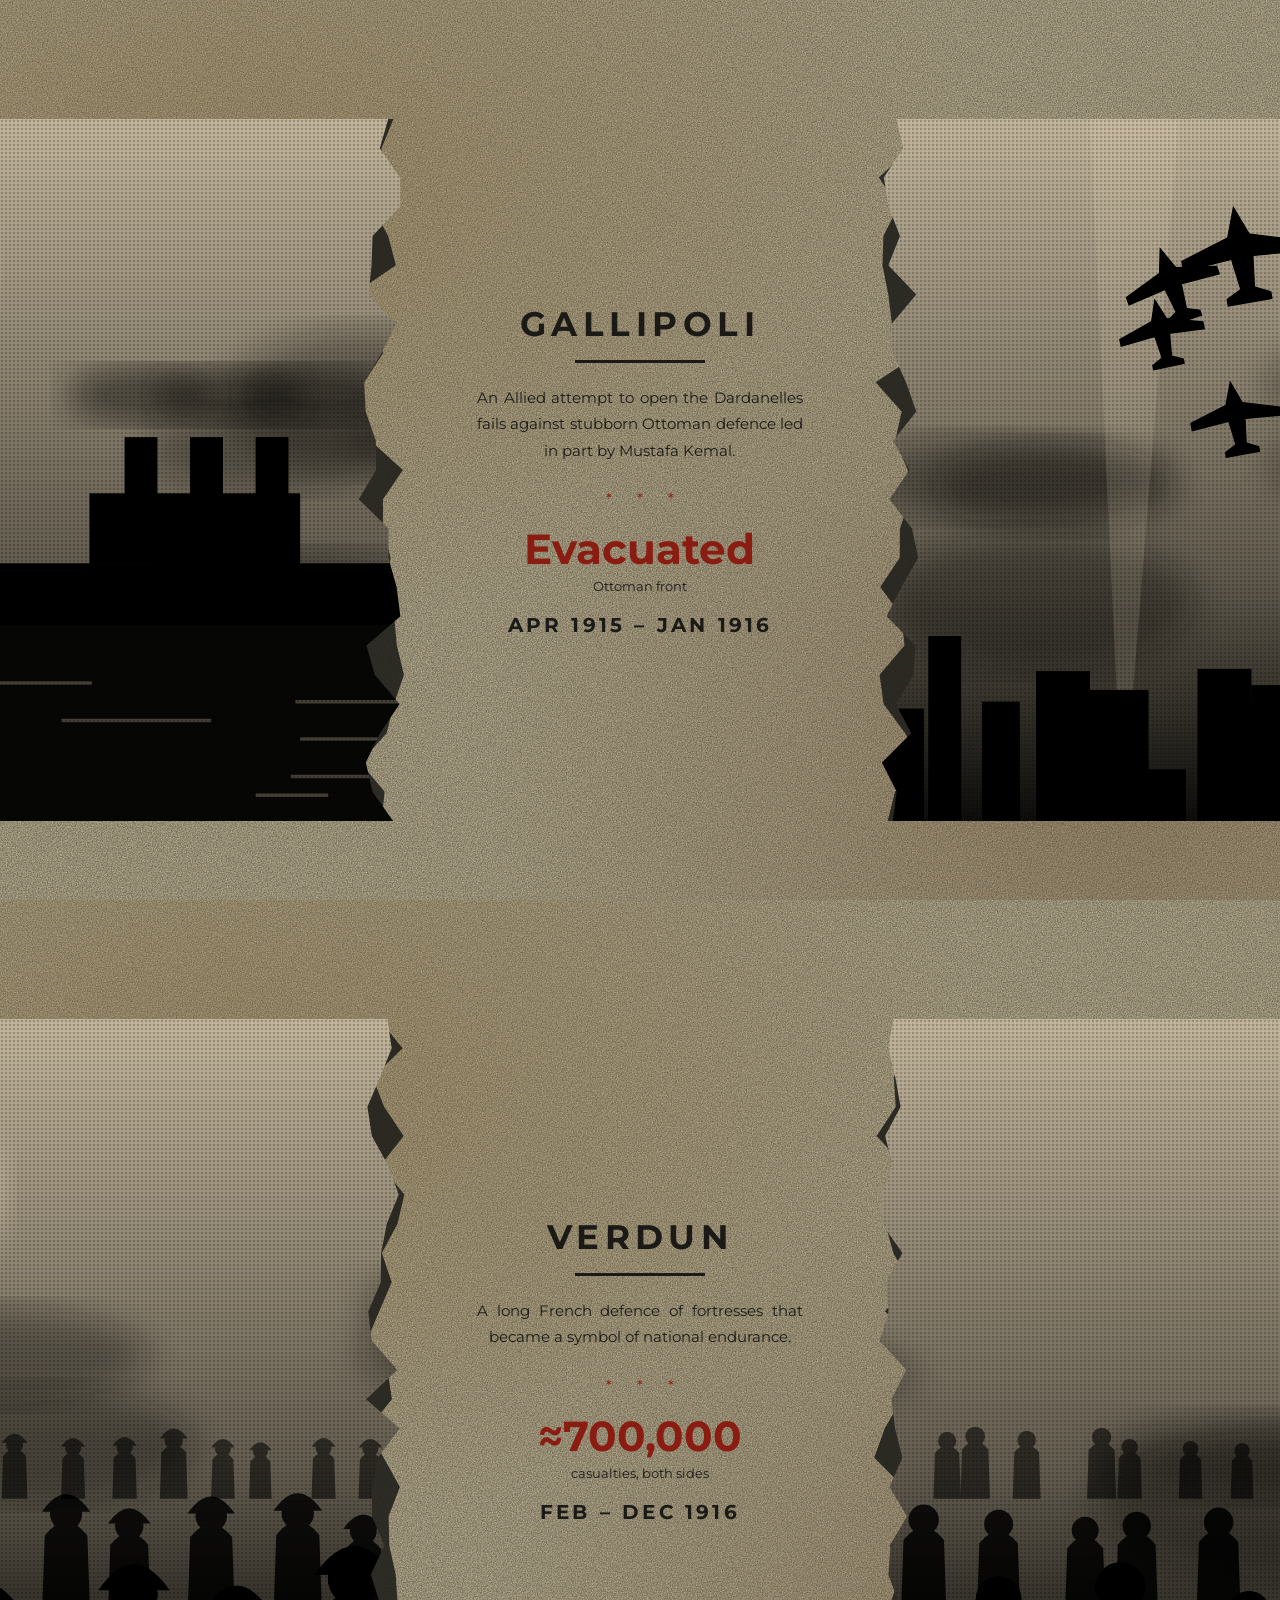
==== commit 9ebcb32a: "Add files via upload" ====
--- a/war.html
+++ b/war.html
@@ -5,7 +5,7 @@
 <meta name="viewport" content="width=device-width, initial-scale=1, viewport-fit=cover">
 <meta name="theme-color" content="#15140e">
 <title>War — HISTORIA</title>
-<meta name="description" content="The World Wars and the Cold War as an archive documentary: timelines, battles, leaders and aftermath.">
+<meta name="description" content="The Napoleonic Wars, the World Wars and the Cold War as an archive documentary: timelines, battles, leaders and aftermath.">
 <link rel="preconnect" href="https://fonts.googleapis.com">
 <link rel="preconnect" href="https://fonts.gstatic.com" crossorigin>
 <link href="https://fonts.googleapis.com/css2?family=Montserrat:wght@300;400;500;600;700&display=swap" rel="stylesheet">
@@ -15,13 +15,15 @@
 <link rel="stylesheet" href="war-story.css">
 <link href="https://fonts.googleapis.com/css2?family=Oswald:wght@400;500;600;700&family=Share+Tech+Mono&display=swap" rel="stylesheet">
 <link rel="stylesheet" href="war-cold.css">
+<link href="https://fonts.googleapis.com/css2?family=Cinzel:wght@400;600;700&family=Lora:ital,wght@0,400;0,500;1,400&family=IBM+Plex+Mono:wght@400;500&family=Cormorant+Garamond:ital,wght@0,500;1,500&display=swap" rel="stylesheet">
+<link rel="stylesheet" href="war-nap.css">
 </head>
 <body class="gated" data-war="ww1">
 <div id="gate" role="dialog" aria-label="Opening the war archive">
   <div class="gwrap">
     <div class="glight"></div>
     <div class="gdust" id="gdust"></div>
-    <div class="door gl"><div class="gt"><small>Restricted access</small><b>WAR</b><small>1914 &mdash; 1991</small></div></div>
+    <div class="door gl"><div class="gt"><small>Restricted access</small><b>WAR</b><small>1792 &mdash; 1991</small></div></div>
     <div class="door gr"><div class="gt"><small>Authorised personnel only</small><b>ARCHIVE</b><small>Historia &middot; Section W</small></div></div>
     <i class="gbar t"></i><i class="gbar b"></i>
     <div class="gwheel">
@@ -58,6 +60,7 @@
     <button role="tab" data-k="ww1" aria-selected="true"><b>WWI</b><span>1914–18</span></button>
     <button role="tab" data-k="ww2" aria-selected="false"><b>WWII</b><span>1939–45</span></button>
     <button role="tab" data-k="cw" aria-selected="false"><b>COLD WAR</b><span>1947–91</span></button>
+    <button role="tab" data-k="nw" aria-selected="false"><b>NAPOLEONIC</b><span>1792–1815</span></button>
   </div>
   <nav aria-label="Site">
     <a href="index.html">Home</a>
@@ -74,12 +77,14 @@
 
 <footer>
   <a href="index.html">← Back to HISTORIA</a>
-  <p>© 2026 HISTORIA. Casualty figures are estimates and vary by source. Photos and portraits via Wikimedia Commons and Wikipedia: Imperial War Museums, Australian War Memorial, US Navy, US Army, US Coast Guard, US National Archives, Bundesarchiv (CC BY-SA 3.0 DE) and others. See each file’s page for its licence. Cold War photos and portraits load from Wikipedia page images (licences on each file page). Map borders are simplified from Historical Basemaps by André Ourednik (GPL-3.0); front lines and troop positions are approximate.</p>
+  <p>© 2026 HISTORIA. Casualty figures are estimates and vary by source. Photos and portraits via Wikimedia Commons and Wikipedia: Imperial War Museums, Australian War Memorial, US Navy, US Army, US Coast Guard, US National Archives, Bundesarchiv (CC BY-SA 3.0 DE) and others. See each file’s page for its licence. Cold War and Napoleonic paintings, photos and portraits load from Wikipedia page images (licences on each file page). Map borders are simplified from Historical Basemaps by André Ourednik (GPL-3.0); front lines and troop positions are approximate.</p>
 </footer>
 
 <script defer src="war-data.js"></script>
 <script defer src="war-cold-data.js"></script>
 <script defer src="war-cold.js"></script>
+<script defer src="war-nap-data.js"></script>
+<script defer src="war-nap.js"></script>
 <script defer src="war-geo.js"></script>
 <script defer src="war-geo-ww2.js"></script>
 <script defer src="war-map-data.js"></script>
--- a/war-cold.css
+++ b/war-cold.css
@@ -1,89 +1,8 @@
-/* HISTORIA – Cold War machine interface */
-body[data-war=cw]{--ab:#171B19;--hl:#79C96B;--am:#D5A64A;--rd:#B94A43;--tx:#D5D5C8;--mu:#8d9a8f;--p2:#292E2B;--cm:"Share Tech Mono",ui-monospace,monospace;--cc:Oswald,"Arial Narrow",sans-serif;background:var(--ab);color:var(--tx)}
-body[data-war=cw] .fxl,body[data-war=cw] .grain,body[data-war=cw] .fxbtn{display:none!important}
-body[data-war=cw] .nav{background:linear-gradient(#2b302d,#202422);border-bottom:2px solid #0b0d0c;box-shadow:0 2px 0 rgba(255,255,255,.05) inset}
-body[data-war=cw] .logo,body[data-war=cw] .nav nav{font-family:var(--cm)}
-body[data-war=cw] .tabs{border-radius:4px;border-color:#0b0d0c;background:#111413}
-body[data-war=cw] .tabs button{border-radius:3px;font-family:var(--cm)}
-body[data-war=cw] .tabs button[aria-selected=true]{background:var(--hl);box-shadow:0 0 12px rgba(121,201,107,.5)}
-body[data-war=cw] .hud{font-family:var(--cm);color:var(--hl)}
-.cws{position:relative;padding:92px clamp(16px,5vw,72px) 56px;min-height:60svh;background:repeating-linear-gradient(90deg,rgba(255,255,255,.022) 0 1px,transparent 1px 3px),linear-gradient(#1c201e,#171B19);border-top:2px solid #0b0d0c;overflow:hidden}
-.cws.c-hero{min-height:100svh;display:grid;gap:24px;align-content:center;grid-template-columns:minmax(0,1.15fr) minmax(0,1fr);grid-template-areas:"hw tt" "nav nav"}
-.c-hw{grid-area:hw;display:grid;gap:18px}.c-tt{grid-area:tt}.c-nav{grid-area:nav}
-.c-tt h1{font:700 clamp(40px,6.5vw,88px)/1 var(--cc);letter-spacing:.08em;margin:12px 0 8px}
-.c-sub{font:500 13px/1.6 var(--cm);letter-spacing:.14em;color:var(--am);margin-bottom:14px}
-.c-lead{font-size:14px;max-width:52ch;margin-bottom:22px;color:var(--tx)}
-.c-st{display:flex;flex-wrap:wrap;gap:6px 18px;font:12px var(--cm);letter-spacing:.14em;color:var(--mu)}.c-st span{display:flex;gap:7px;align-items:center}
-.c-led{display:inline-block;width:10px;height:10px;border-radius:50%;background:#2a2f2c;border:1px solid #0b0d0c;flex:none;transition:.3s}
-.c-led.on{background:var(--hl);box-shadow:0 0 8px var(--hl)}.c-led.am{background:var(--am);box-shadow:0 0 8px var(--am);animation:bl 2.4s infinite}
-@keyframes bl{50%{opacity:.35}}
-/* panel, crt */
-.pnl{position:relative;padding:18px;background:linear-gradient(#323833,var(--p2));border:2px solid #0b0d0c;border-radius:3px;box-shadow:inset 0 1px rgba(255,255,255,.12),0 14px 30px rgba(0,0,0,.4)}
-.pnl::before,.pnl::after{content:"";position:absolute;top:6px;width:6px;height:6px;border-radius:50%;background:#171a18;box-shadow:inset 0 1px #555}.pnl::before{left:6px}.pnl::after{right:6px}
-.crt{position:relative;background:radial-gradient(#0f1d12,#070b08);border:3px solid #0b0d0c;border-radius:12px/10px;color:var(--hl);font-family:var(--cm);text-shadow:0 0 6px rgba(121,201,107,.55);box-shadow:inset 0 0 50px rgba(0,0,0,.8),0 0 24px rgba(121,201,107,.08);animation:fk 5s infinite}
-.crt::after{content:"";position:absolute;inset:0;border-radius:inherit;pointer-events:none;background:repeating-linear-gradient(transparent 0 2px,rgba(0,0,0,.28) 2px 3px)}
-@keyframes fk{0%,92%,100%{opacity:1}94%{opacity:.93}96%{opacity:1}}
-.c-scr{min-height:260px;padding:20px;font-size:clamp(12px,1.5vw,15px);line-height:1.9}
-.cur{animation:bl 1s steps(2) infinite}
-.c-knobs{display:flex;gap:10px;align-items:center;padding:8px 4px;font:11px var(--cm);color:var(--mu);letter-spacing:.14em}.c-knobs span{margin-left:auto}
-.c-mon{padding:14px 14px 6px;background:linear-gradient(#3a403b,#2a2f2b);border:2px solid #0b0d0c;border-radius:14px}
-.c-side{display:flex;gap:18px;align-items:center;flex-wrap:wrap}
-.c-radar{position:relative;width:150px;height:150px;border-radius:50%;border:3px solid #0b0d0c;background:repeating-radial-gradient(#0a140c 0 14px,rgba(121,201,107,.35) 14px 15px);box-shadow:0 0 20px rgba(121,201,107,.15)}
-.c-radar i{position:absolute;inset:0;border-radius:50%;background:conic-gradient(from 0deg,rgba(121,201,107,.55),transparent 70deg);animation:sw 4s linear infinite}
-@keyframes sw{to{transform:rotate(360deg)}}
-.c-radar b{position:absolute;width:6px;height:6px;border-radius:50%;background:var(--am);box-shadow:0 0 8px var(--am)}
-.c-cnt{display:flex;gap:8px;align-items:center;font:700 clamp(28px,4vw,44px) var(--cm)}
-.c-cnt span{padding:4px 10px;background:#0a0c0b;border:2px solid #0b0d0c;border-radius:3px;color:var(--am);text-shadow:0 0 8px rgba(213,166,74,.6);min-width:2.6em;text-align:center}.c-cnt em{color:var(--mu);font-style:normal}
-/* controls */
-.mbtn{position:relative;cursor:pointer;display:inline-flex;gap:10px;align-items:center;padding:14px 24px;font:600 15px var(--cc);letter-spacing:.14em;color:#1a1c1b;background:linear-gradient(#cfc9b3,#9d9a88);border:2px solid #0b0d0c;border-radius:3px;box-shadow:0 6px 0 #4b4a40,0 10px 16px rgba(0,0,0,.5);transition:transform .1s,box-shadow .1s}
-.mbtn i{width:10px;height:10px;border-radius:50%;background:var(--rd);box-shadow:0 0 6px var(--rd)}
-.mbtn:hover{filter:brightness(1.08)}.mbtn:active{transform:translateY(5px);box-shadow:0 1px 0 #4b4a40}
-.mbtn.sm{padding:8px 16px;font-size:13px}
-.c-nav{display:flex;flex-wrap:wrap;gap:8px;padding:12px;background:linear-gradient(#2c312d,#232724);border:2px solid #0b0d0c;border-radius:3px}
-.tgl{cursor:pointer;display:flex;flex-direction:column;align-items:center;gap:6px;padding:6px 10px;background:none;border:0;color:var(--mu);font:11px var(--cm);letter-spacing:.12em;flex:1 1 90px}
-.tgl i{position:relative;width:26px;height:44px;border-radius:13px;background:#0d0f0e;border:2px solid #444a46}
-.tgl i::after{content:"";position:absolute;left:3px;right:3px;top:3px;height:18px;border-radius:9px;background:linear-gradient(#bdb9a7,#7e7b6c);transition:transform .18s cubic-bezier(.3,1.6,.5,1)}
-.tgl.on i::after{transform:translateY(17px);background:linear-gradient(#9fe08f,#4f9a44)}.tgl.on{color:var(--hl)}
-.tgl:hover{color:var(--tx)}
-/* section modules */
-.c-h{display:flex;align-items:center;gap:14px;margin-bottom:22px;padding-bottom:10px;border-bottom:3px double #3b423d}
-.c-h h2{font:600 clamp(26px,4vw,44px)/1 var(--cc);letter-spacing:.1em;text-transform:uppercase}.c-code{font:12px var(--cm);letter-spacing:.14em;color:var(--am)}.c-h .c-led{margin-left:auto}
-.c-scale{display:flex;gap:4px;overflow-x:auto;padding:14px 6px 10px;margin-bottom:16px;background:linear-gradient(#0c0e0d,#151816);border:2px solid #0b0d0c;scrollbar-width:thin}
-.c-scale button{flex:none;cursor:pointer;display:flex;flex-direction:column;align-items:center;gap:6px;min-width:62px;padding:4px 6px;background:none;border:0;border-left:1px solid #4a514d;color:var(--mu);font:12px var(--cm)}
-.c-scale button[aria-selected=true]{color:var(--hl);background:rgba(121,201,107,.08)}
-.c-ev{min-height:180px;padding:22px}.c-ev small{color:var(--am);letter-spacing:.14em;font-size:12px}
-.c-ev h3{font:500 clamp(18px,2.4vw,26px)/1.3 var(--cm);margin:8px 0 10px}.c-ev p{font:14px/1.7 var(--cm);color:#b8d9b0;max-width:70ch}
-.c-ev.boot{animation:bt .4s ease-out}@keyframes bt{from{transform:scaleY(.04);filter:brightness(2)}to{transform:none}}
-.c-ctl{display:flex;justify-content:space-between;align-items:center;margin-top:16px;font:13px var(--cm);color:var(--am)}
-.c-2{display:grid;grid-template-columns:1fr 1fr;gap:20px}.c-3{display:grid;grid-template-columns:repeat(auto-fill,minmax(250px,1fr));gap:18px}
-.c-pf{padding:20px}.c-pc{font:700 40px var(--cc);letter-spacing:.1em;color:var(--am)}.c-pf h3{font:500 15px var(--cm);letter-spacing:.14em;margin-bottom:12px}
-dl{margin:0}dt{font:11px var(--cm);letter-spacing:.14em;color:var(--am);margin-top:10px}dd{margin:2px 0 0;font:13px/1.55 var(--cm)}
-.c-gs{display:flex;flex-wrap:wrap;gap:24px;justify-content:center;align-items:center}
-.c-gw{text-align:center;width:min(260px,100%)}.c-gw svg{width:100%}.nd{transform-origin:100px 104px;transform:rotate(var(--a));animation:nd 1.6s cubic-bezier(.3,1.5,.5,1)}
-@keyframes nd{from{transform:rotate(-90deg)}}
-.c-gw b{display:block;font:700 28px var(--cm);color:var(--am)}.c-gw small{font:12px var(--cm);letter-spacing:.12em;color:var(--mu)}
-.c-gs .tw{flex:1 1 280px}
-.tw{font-family:var(--cm)}.pap{padding:18px;background:#d9ceb0;color:#2a2418;border:1px solid #0b0d0c;box-shadow:0 10px 20px rgba(0,0,0,.4)}
-.pap small{font:11px var(--cm);letter-spacing:.14em;color:#8b2a22}.pap h3{font:600 20px var(--cc);letter-spacing:.06em;margin:4px 0 6px;text-transform:uppercase}.pap p{font:13px/1.65 var(--cm)}
-.c-in{margin-top:22px;max-width:760px}
-.c-sr{display:grid;grid-template-columns:minmax(0,.8fr) minmax(0,1.2fr);gap:20px;margin-bottom:20px}
-.c-ph{position:relative;min-height:220px;background:#0b120c center/cover;border:2px solid #0b0d0c;overflow:hidden;filter:grayscale(1) contrast(1.1)}
-.c-ph::after{content:"";position:absolute;inset:0;background:var(--hl);mix-blend-mode:multiply;opacity:.35}
-.c-ph:not(.pic){background:radial-gradient(#10200f,#070b08)}
-.c-rd{position:absolute;right:10px;bottom:10px;width:70px;height:70px;border-radius:50%;z-index:2;border:2px solid rgba(121,201,107,.7);background:repeating-radial-gradient(transparent 0 10px,rgba(121,201,107,.5) 10px 11px)}
-.c-rd i{position:absolute;inset:0;border-radius:50%;background:conic-gradient(rgba(121,201,107,.6),transparent 70deg);animation:sw 4s linear infinite}
-.c-fl small{font:11px var(--cm);letter-spacing:.14em;color:var(--am)}.c-fl h3{font:600 clamp(22px,3vw,32px) var(--cc);letter-spacing:.08em;text-transform:uppercase;margin:4px 0}
-.c-dt{display:inline-block;padding:2px 8px;font:12px var(--cm);border:1px solid var(--hl);color:var(--hl)}
-.fid{padding:14px;background:#d9ceb0;color:#2a2418;border:1px solid #0b0d0c;box-shadow:0 10px 20px rgba(0,0,0,.4)}
-.por2{height:200px;margin-bottom:10px;background-position:center 15%}.por2.pic{filter:grayscale(1) contrast(1.1)}
-.fid h3{font:600 20px var(--cc);letter-spacing:.06em;text-transform:uppercase;border-bottom:2px solid #2a2418;padding-bottom:4px}
-.fid dt{color:#8b2a22}.fid p{font:13px/1.55 var(--cm);margin-top:10px}
-.fold{position:relative;padding:34px 16px 16px;background:#c9b886;color:#2a2418;border:1px solid #0b0d0c;border-radius:0 12px 0 0;box-shadow:0 10px 20px rgba(0,0,0,.4)}
-.fold::before{content:"";position:absolute;left:0;top:-12px;width:90px;height:12px;background:#c9b886;border-radius:6px 6px 0 0;border:1px solid #0b0d0c;border-bottom:0}
-.fold small{font:11px var(--cm);letter-spacing:.14em}.fold p{font:13px/1.65 var(--cm);margin-top:6px}
-.stamp2{position:absolute;right:10px;top:8px;padding:2px 8px;font:700 11px var(--cm);letter-spacing:.12em;color:var(--rd);border:2px solid var(--rd);transform:rotate(-6deg)}
-@media(max-width:860px){
-.cws{padding:70px 14px 40px}.cws.c-hero{grid-template-columns:1fr;grid-template-areas:"tt" "hw" "nav"}
-.c-2,.c-sr{grid-template-columns:1fr}.c-scr{min-height:190px}.c-radar{width:110px;height:110px}.c-nav{display:grid;grid-template-columns:repeat(4,1fr)}.c-ph{min-height:180px}
-}
-@media(prefers-reduced-motion:reduce){.crt,.cur,.c-led,.c-radar i,.c-rd i,.nd,.c-ev{animation:none!important}}
+/* HISTORIA – Cold War machine interface. Every rule is scoped to body[data-war=cw] so nothing leaks into WWI/WWII. */
+body[data-war=cw]{--ab:#171B19;--hl:#79C96B;--am:#D5A64A;--rd:#B94A43;--tx:#D5D5C8;--mu:#8d9a8f;--p2:#292E2B;--cm:"Share Tech Mono",ui-monospace,monospace;--cc:Oswald,"Arial Narrow",sans-serif;background:var(--ab);color:var(--tx)}body[data-war=cw] .fxl,body[data-war=cw] .grain,body[data-war=cw] .fxbtn{display:none!important}body[data-war=cw] .nav{background:linear-gradient(#2b302d,#202422);border-bottom:2px solid #0b0d0c;box-shadow:0 2px 0 rgba(255,255,255,.05) inset}body[data-war=cw] .logo,body[data-war=cw] .nav nav{font-family:var(--cm)}body[data-war=cw] .tabs{border-radius:4px;border-color:#0b0d0c;background:#111413}body[data-war=cw] .tabs button{border-radius:3px;font-family:var(--cm)}body[data-war=cw] .tabs button[aria-selected=true]{background:var(--hl);box-shadow:0 0 12px rgba(121,201,107,.5)}body[data-war=cw] .hud{font-family:var(--cm);color:var(--hl)}body[data-war=cw] .cws{position:relative;padding:92px clamp(16px,5vw,72px) 56px;min-height:60svh;background:repeating-linear-gradient(90deg,rgba(255,255,255,.022) 0 1px,transparent 1px 3px),linear-gradient(#1c201e,#171B19);border-top:2px solid #0b0d0c;overflow:hidden}body[data-war=cw] .cws.c-hero{min-height:100svh;display:grid;gap:24px;align-content:center;grid-template-columns:minmax(0,1.15fr) minmax(0,1fr);grid-template-areas:"hw tt" "nav nav"}body[data-war=cw] .c-hw{grid-area:hw;display:grid;gap:18px}body[data-war=cw] .c-tt{grid-area:tt}body[data-war=cw] .c-nav{grid-area:nav}body[data-war=cw] .c-tt h1{font:700 clamp(40px,6.5vw,88px)/1 var(--cc);letter-spacing:.08em;margin:12px 0 8px}body[data-war=cw] .c-sub{font:500 13px/1.6 var(--cm);letter-spacing:.14em;color:var(--am);margin-bottom:14px}body[data-war=cw] .c-lead{font-size:14px;max-width:52ch;margin-bottom:22px;color:var(--tx)}body[data-war=cw] .c-st{display:flex;flex-wrap:wrap;gap:6px 18px;font:12px var(--cm);letter-spacing:.14em;color:var(--mu)}body[data-war=cw] .c-st span{display:flex;gap:7px;align-items:center}body[data-war=cw] .c-led{display:inline-block;width:10px;height:10px;border-radius:50%;background:#2a2f2c;border:1px solid #0b0d0c;flex:none;transition:.3s}body[data-war=cw] .c-led.on{background:var(--hl);box-shadow:0 0 8px var(--hl)}body[data-war=cw] .c-led.am{background:var(--am);box-shadow:0 0 8px var(--am);animation:cw-bl 2.4s infinite}@keyframes cw-bl{50%{opacity:.35}}body[data-war=cw] .pnl{position:relative;padding:18px;background:linear-gradient(#323833,var(--p2));border:2px solid #0b0d0c;border-radius:3px;box-shadow:inset 0 1px rgba(255,255,255,.12),0 14px 30px rgba(0,0,0,.4)}body[data-war=cw] .pnl::before,body[data-war=cw] .pnl::after{content:"";position:absolute;top:6px;width:6px;height:6px;border-radius:50%;background:#171a18;box-shadow:inset 0 1px #555}body[data-war=cw] .pnl::before{left:6px}body[data-war=cw] .pnl::after{right:6px}body[data-war=cw] .crt{position:relative;background:radial-gradient(#0f1d12,#070b08);border:3px solid #0b0d0c;border-radius:12px/10px;color:var(--hl);font-family:var(--cm);text-shadow:0 0 6px rgba(121,201,107,.55);box-shadow:inset 0 0 50px rgba(0,0,0,.8),0 0 24px rgba(121,201,107,.08);animation:cw-fk 5s infinite}body[data-war=cw] .crt::after{content:"";position:absolute;inset:0;border-radius:inherit;pointer-events:none;background:repeating-linear-gradient(transparent 0 2px,rgba(0,0,0,.28) 2px 3px)}@keyframes cw-fk{0%,92%,100%{opacity:1}94%{opacity:.93}96%{opacity:1}}body[data-war=cw] .c-scr{min-height:260px;padding:20px;font-size:clamp(12px,1.5vw,15px);line-height:1.9}body[data-war=cw] .cwcur{animation:cw-bl 1s steps(2) infinite}body[data-war=cw] .c-knobs{display:flex;gap:10px;align-items:center;padding:8px 4px;font:11px var(--cm);color:var(--mu);letter-spacing:.14em}body[data-war=cw] .c-knobs span{margin-left:auto}body[data-war=cw] .c-mon{padding:14px 14px 6px;background:linear-gradient(#3a403b,#2a2f2b);border:2px solid #0b0d0c;border-radius:14px}body[data-war=cw] .c-side{display:flex;gap:18px;align-items:center;flex-wrap:wrap}body[data-war=cw] .c-radar{position:relative;width:150px;height:150px;border-radius:50%;border:3px solid #0b0d0c;background:repeating-radial-gradient(#0a140c 0 14px,rgba(121,201,107,.35) 14px 15px);box-shadow:0 0 20px rgba(121,201,107,.15)}body[data-war=cw] .c-radar i{position:absolute;inset:0;border-radius:50%;background:conic-gradient(from 0deg,rgba(121,201,107,.55),transparent 70deg);animation:cw-sw 4s linear infinite}@keyframes cw-sw{to{transform:rotate(360deg)}}body[data-war=cw] .c-radar b{position:absolute;width:6px;height:6px;border-radius:50%;background:var(--am);box-shadow:0 0 8px var(--am)}body[data-war=cw] .c-cnt{display:flex;gap:8px;align-items:center;font:700 clamp(28px,4vw,44px) var(--cm)}body[data-war=cw] .c-cnt span{padding:4px 10px;background:#0a0c0b;border:2px solid #0b0d0c;border-radius:3px;color:var(--am);text-shadow:0 0 8px rgba(213,166,74,.6);min-width:2.6em;text-align:center}body[data-war=cw] .c-cnt em{color:var(--mu);font-style:normal}body[data-war=cw] .mbtn{position:relative;cursor:pointer;display:inline-flex;gap:10px;align-items:center;padding:14px 24px;font:600 15px var(--cc);letter-spacing:.14em;color:#1a1c1b;background:linear-gradient(#cfc9b3,#9d9a88);border:2px solid #0b0d0c;border-radius:3px;box-shadow:0 6px 0 #4b4a40,0 10px 16px rgba(0,0,0,.5);transition:transform .1s,box-shadow .1s}body[data-war=cw] .mbtn i{width:10px;height:10px;border-radius:50%;background:var(--rd);box-shadow:0 0 6px var(--rd)}body[data-war=cw] .mbtn:hover{filter:brightness(1.08)}body[data-war=cw] .mbtn:active{transform:translateY(5px);box-shadow:0 1px 0 #4b4a40}body[data-war=cw] .mbtn.sm{padding:8px 16px;font-size:13px}body[data-war=cw] .c-nav{display:flex;flex-wrap:wrap;gap:8px;padding:12px;background:linear-gradient(#2c312d,#232724);border:2px solid #0b0d0c;border-radius:3px}body[data-war=cw] .tgl{cursor:pointer;display:flex;flex-direction:column;align-items:center;gap:6px;padding:6px 10px;background:none;border:0;color:var(--mu);font:11px var(--cm);letter-spacing:.12em;flex:1 1 90px}body[data-war=cw] .tgl i{position:relative;width:26px;height:44px;border-radius:13px;background:#0d0f0e;border:2px solid #444a46}body[data-war=cw] .tgl i::after{content:"";position:absolute;left:3px;right:3px;top:3px;height:18px;border-radius:9px;background:linear-gradient(#bdb9a7,#7e7b6c);transition:transform .18s cubic-bezier(.3,1.6,.5,1)}body[data-war=cw] .tgl.on i::after{transform:translateY(17px);background:linear-gradient(#9fe08f,#4f9a44)}body[data-war=cw] .tgl.on{color:var(--hl)}body[data-war=cw] .tgl:hover{color:var(--tx)}body[data-war=cw] .c-h{display:flex;align-items:center;gap:14px;margin-bottom:22px;padding-bottom:10px;border-bottom:3px double #3b423d}body[data-war=cw] .c-h h2{font:600 clamp(26px,4vw,44px)/1 var(--cc);letter-spacing:.1em;text-transform:uppercase}body[data-war=cw] .c-code{font:12px var(--cm);letter-spacing:.14em;color:var(--am)}body[data-war=cw] .c-h .c-led{margin-left:auto}body[data-war=cw] .c-scale{display:flex;gap:4px;overflow-x:auto;padding:14px 6px 10px;margin-bottom:16px;background:linear-gradient(#0c0e0d,#151816);border:2px solid #0b0d0c;scrollbar-width:thin}body[data-war=cw] .c-scale button{flex:none;cursor:pointer;display:flex;flex-direction:column;align-items:center;gap:6px;min-width:62px;padding:4px 6px;background:none;border:0;border-left:1px solid #4a514d;color:var(--mu);font:12px var(--cm)}body[data-war=cw] .c-scale button[aria-selected=true]{color:var(--hl);background:rgba(121,201,107,.08)}body[data-war=cw] .c-ev{min-height:180px;padding:22px}body[data-war=cw] .c-ev small{color:var(--am);letter-spacing:.14em;font-size:12px}body[data-war=cw] .c-ev h3{font:500 clamp(18px,2.4vw,26px)/1.3 var(--cm);margin:8px 0 10px}body[data-war=cw] .c-ev p{font:14px/1.7 var(--cm);color:#b8d9b0;max-width:70ch}body[data-war=cw] .c-ev.boot{animation:cw-bt .4s ease-out}@keyframes cw-bt{from{transform:scaleY(.04);filter:brightness(2)}to{transform:none}}body[data-war=cw] .c-ctl{display:flex;justify-content:space-between;align-items:center;margin-top:16px;font:13px var(--cm);color:var(--am)}body[data-war=cw] .c-2{display:grid;grid-template-columns:1fr 1fr;gap:20px}body[data-war=cw] .c-3{display:grid;grid-template-columns:repeat(auto-fill,minmax(250px,1fr));gap:18px}body[data-war=cw] .c-pf{padding:20px}body[data-war=cw] .c-pc{font:700 40px var(--cc);letter-spacing:.1em;color:var(--am)}body[data-war=cw] .c-pf h3{font:500 15px var(--cm);letter-spacing:.14em;margin-bottom:12px}body[data-war=cw] dl{margin:0}body[data-war=cw] dt{font:11px var(--cm);letter-spacing:.14em;color:var(--am);margin-top:10px}body[data-war=cw] dd{margin:2px 0 0;font:13px/1.55 var(--cm)}body[data-war=cw] .c-gs{display:flex;flex-wrap:wrap;gap:24px;justify-content:center;align-items:center}body[data-war=cw] .c-gw{text-align:center;width:min(260px,100%)}body[data-war=cw] .c-gw svg{width:100%}body[data-war=cw] .cwnd{transform-origin:100px 104px;transform:rotate(var(--a));animation:cw-nd 1.6s cubic-bezier(.3,1.5,.5,1)}@keyframes cw-nd{from{transform:rotate(-90deg)}}body[data-war=cw] .c-gw b{display:block;font:700 28px var(--cm);color:var(--am)}body[data-war=cw] .c-gw small{font:12px var(--cm);letter-spacing:.12em;color:var(--mu)}body[data-war=cw] .c-gs .tw{flex:1 1 280px}body[data-war=cw] .tw{font-family:var(--cm)}body[data-war=cw] .pap{padding:18px;background:#d9ceb0;color:#2a2418;border:1px solid #0b0d0c;box-shadow:0 10px 20px rgba(0,0,0,.4)}body[data-war=cw] .pap small{font:11px var(--cm);letter-spacing:.14em;color:#8b2a22}body[data-war=cw] .pap h3{font:600 20px var(--cc);letter-spacing:.06em;margin:4px 0 6px;text-transform:uppercase}body[data-war=cw] .pap p{font:13px/1.65 var(--cm)}body[data-war=cw] .c-in{margin-top:22px;max-width:760px}body[data-war=cw] .c-sr{display:grid;grid-template-columns:minmax(0,.8fr) minmax(0,1.2fr);gap:20px;margin-bottom:20px}body[data-war=cw] .c-ph{position:relative;min-height:220px;background:#0b120c center/cover;border:2px solid #0b0d0c;overflow:hidden;filter:grayscale(1) contrast(1.1)}body[data-war=cw] .c-ph::after{content:"";position:absolute;inset:0;background:var(--hl);mix-blend-mode:multiply;opacity:.35}body[data-war=cw] .c-ph:not(.pic){background:radial-gradient(#10200f,#070b08)}body[data-war=cw] .c-rd{position:absolute;right:10px;bottom:10px;width:70px;height:70px;border-radius:50%;z-index:2;border:2px solid rgba(121,201,107,.7);background:repeating-radial-gradient(transparent 0 10px,rgba(121,201,107,.5) 10px 11px)}body[data-war=cw] .c-rd i{position:absolute;inset:0;border-radius:50%;background:conic-gradient(rgba(121,201,107,.6),transparent 70deg);animation:cw-sw 4s linear infinite}body[data-war=cw] .c-fl small{font:11px var(--cm);letter-spacing:.14em;color:var(--am)}body[data-war=cw] .c-fl h3{font:600 clamp(22px,3vw,32px) var(--cc);letter-spacing:.08em;text-transform:uppercase;margin:4px 0}body[data-war=cw] .c-dt{display:inline-block;padding:2px 8px;font:12px var(--cm);border:1px solid var(--hl);color:var(--hl)}body[data-war=cw] .fid{padding:14px;background:#d9ceb0;color:#2a2418;border:1px solid #0b0d0c;box-shadow:0 10px 20px rgba(0,0,0,.4)}body[data-war=cw] .por2{height:200px;margin-bottom:10px;background-position:center 15%}body[data-war=cw] .por2.pic{filter:grayscale(1) contrast(1.1)}body[data-war=cw] .fid h3{font:600 20px var(--cc);letter-spacing:.06em;text-transform:uppercase;border-bottom:2px solid #2a2418;padding-bottom:4px}body[data-war=cw] .fid dt{color:#8b2a22}body[data-war=cw] .fid p{font:13px/1.55 var(--cm);margin-top:10px}body[data-war=cw] .fold{position:relative;padding:34px 16px 16px;background:#c9b886;color:#2a2418;border:1px solid #0b0d0c;border-radius:0 12px 0 0;box-shadow:0 10px 20px rgba(0,0,0,.4)}body[data-war=cw] .fold::before{content:"";position:absolute;left:0;top:-12px;width:90px;height:12px;background:#c9b886;border-radius:6px 6px 0 0;border:1px solid #0b0d0c;border-bottom:0}body[data-war=cw] .fold small{font:11px var(--cm);letter-spacing:.14em}body[data-war=cw] .fold p{font:13px/1.65 var(--cm);margin-top:6px}body[data-war=cw] .stamp2{position:absolute;right:10px;top:8px;padding:2px 8px;font:700 11px var(--cm);letter-spacing:.12em;color:var(--rd);border:2px solid var(--rd);transform:rotate(-6deg)}@media(max-width:860px){body[data-war=cw] .cws{padding:70px 14px 40px}body[data-war=cw] .cws.c-hero{grid-template-columns:1fr;grid-template-areas:"tt" "hw" "nav"}body[data-war=cw] .c-2,body[data-war=cw] .c-sr{grid-template-columns:1fr}body[data-war=cw] .c-scr{min-height:190px}body[data-war=cw] .c-radar{width:110px;height:110px}body[data-war=cw] .c-nav{display:grid;grid-template-columns:repeat(4,1fr)}body[data-war=cw] .c-ph{min-height:180px}
+}@media(prefers-reduced-motion:reduce){body[data-war=cw] .crt,body[data-war=cw] .cwcur,body[data-war=cw] .c-led,body[data-war=cw] .c-radar i,body[data-war=cw] .c-rd i,body[data-war=cw] .cwnd,body[data-war=cw] .c-ev{animation:none!important}}
+body[data-war=cw] .sx-top{display:flex;align-items:center;gap:20px;flex-wrap:wrap;margin-bottom:20px}body[data-war=cw] .sx-orb{position:relative;width:96px;height:96px;flex:none;border:2px solid #0b0d0c;border-radius:50%;background:radial-gradient(circle,#2a5a8a 0 14px,transparent 15px),repeating-radial-gradient(#0a140c 0 14px,rgba(213,166,74,.35) 14px 15px)}body[data-war=cw] .sx-orb i{position:absolute;inset:0;animation:cw-sw 9s linear infinite}body[data-war=cw] .sx-orb b{position:absolute;left:50%;top:-4px;width:8px;height:8px;margin-left:-4px;border-radius:50%;background:var(--am);box-shadow:0 0 8px var(--am)}body[data-war=cw] .sx-f{display:flex;gap:10px;margin-left:auto}body[data-war=cw] .sx-f .tgl{flex:none;min-width:72px}body[data-war=cw] .sx-g{display:grid;grid-template-columns:repeat(auto-fill,minmax(290px,1fr));gap:18px;margin-bottom:24px}body[data-war=cw] .sx-c[hidden]{display:none}body[data-war=cw] .sx-c{display:flex;flex-direction:column;background:linear-gradient(#3a403b,#2a2f2b);border:2px solid #0b0d0c;border-radius:3px;box-shadow:inset 0 1px rgba(255,255,255,.12),0 12px 24px rgba(0,0,0,.4)}body[data-war=cw] .sx-c .c-ph{min-height:170px;border-width:0 0 2px}body[data-war=cw] .sx-b{padding:14px 16px 16px}body[data-war=cw] .sx-b small{font:11px var(--cm);letter-spacing:.12em;color:var(--am)}body[data-war=cw] .sx-b h3{font:600 24px var(--cc);letter-spacing:.06em;text-transform:uppercase;margin:4px 0 6px}body[data-war=cw] .sx-b p{font-size:13px;line-height:1.6;margin-bottom:12px}body[data-war=cw] .sx-t{display:inline-block;padding:3px 9px;font:12px var(--cm);color:var(--hl);background:#07100a;border:1px solid #0b0d0c;text-shadow:0 0 6px rgba(121,201,107,.5)}body[data-war=cw] .sx-rk>p{font:13px/1.6 var(--cm);color:var(--mu);margin-top:12px}body[data-war=cw] .sx-bars{display:flex;gap:clamp(14px,5vw,56px);align-items:flex-end;justify-content:center;height:290px;padding-top:10px;border-bottom:3px solid #0b0d0c}body[data-war=cw] .sx-bars div{display:flex;flex-direction:column;align-items:center;justify-content:flex-end;gap:6px;text-align:center;font:12px var(--cm);height:100%;flex:1;max-width:150px}body[data-war=cw] .sx-bars b{color:var(--am);font-size:14px}body[data-war=cw] .sx-bars span{color:var(--mu);font-size:11px}body[data-war=cw] .sx-bars i{display:block;width:34px;height:calc(var(--h)*2px);background:linear-gradient(90deg,#8f8d7c,#d1cdb8,#8f8d7c);border:2px solid #0b0d0c;border-radius:16px 16px 0 0}body[data-war=cw] .sx-bars div:nth-child(2) i{background:linear-gradient(90deg,#7c3b36,#b94a43,#7c3b36)}
+
+@media(max-width:860px){body[data-war=cw] html{scroll-padding-top:60px}body[data-war=cw] .nav{gap:8px;padding:8px 12px}body[data-war=cw] .logo{font-size:14px;letter-spacing:.16em}body[data-war=cw] .tabs{gap:2px;padding:2px}body[data-war=cw] .tabs b{font-size:11px;letter-spacing:.06em;white-space:nowrap}body[data-war=cw] .tabs button{padding:5px 9px}body[data-war=cw] .hud{display:none}body[data-war=cw] .cws.c-hero{min-height:0;gap:18px;padding-top:76px}body[data-war=cw] .c-tt h1{font-size:clamp(36px,13vw,56px);letter-spacing:.05em}body[data-war=cw] .c-sub{font-size:11px;letter-spacing:.1em}body[data-war=cw] .c-lead{font-size:14px;line-height:1.65}body[data-war=cw] .c-st{gap:6px 14px;font-size:11px}body[data-war=cw] .mbtn{width:100%;justify-content:center;min-height:50px}body[data-war=cw] .mbtn.sm{width:auto;min-height:44px}body[data-war=cw] .c-mon{padding:10px 10px 4px}body[data-war=cw] .c-scr{min-height:170px;padding:14px;line-height:1.75}body[data-war=cw] .c-side{justify-content:space-between;flex-wrap:nowrap;gap:12px}body[data-war=cw] .c-radar{width:96px;height:96px;flex:none}body[data-war=cw] .c-cnt{font-size:clamp(18px,6vw,26px);gap:4px;min-width:0}body[data-war=cw] .c-cnt span{padding:3px 6px;min-width:0}body[data-war=cw] .c-nav{display:flex;flex-wrap:nowrap;overflow-x:auto;gap:2px;padding:10px 6px;scroll-snap-type:x proximity;scrollbar-width:none;-webkit-overflow-scrolling:touch}body[data-war=cw] .c-nav::-webkit-scrollbar{display:none}body[data-war=cw] .c-nav .tgl{flex:none;min-width:92px;scroll-snap-align:start;padding:6px 8px}body[data-war=cw] .c-h{flex-wrap:wrap;gap:4px 10px}body[data-war=cw] .c-h h2{font-size:30px}body[data-war=cw] .c-code{font-size:11px;flex-basis:100%;order:-1}body[data-war=cw] .pnl{padding:14px 12px}body[data-war=cw] .c-scale button{min-width:60px;min-height:56px}body[data-war=cw] .c-ev{padding:16px;min-height:200px}body[data-war=cw] .c-ev p{font-size:13px}body[data-war=cw] .c-ctl .mbtn{flex:1}body[data-war=cw] .c-ctl span{padding:0 10px}body[data-war=cw] .c-3,body[data-war=cw] .sx-g{grid-template-columns:1fr}body[data-war=cw] .c-pf{padding:16px}body[data-war=cw] .c-pc{font-size:32px}body[data-war=cw] .c-gs{gap:14px}body[data-war=cw] .c-gw{width:min(240px,100%)}body[data-war=cw] .c-sr{padding:12px}body[data-war=cw] .c-sr .c-ph{min-height:160px}body[data-war=cw] .por2{height:240px}body[data-war=cw] .sx-top{gap:14px}body[data-war=cw] .sx-orb{width:70px;height:70px}body[data-war=cw] .sx-f{margin-left:0;width:100%;justify-content:space-between}body[data-war=cw] .sx-f .tgl{flex:1}body[data-war=cw] .sx-bars{height:250px}body[data-war=cw] .sx-bars i{width:26px}body[data-war=cw] .c-in{margin-top:16px}
+}@media(max-width:380px){body[data-war=cw] .tabs b{font-size:10px}body[data-war=cw] .tabs button{padding:5px 6px}body[data-war=cw] .logo{display:none}}
+
--- a/war-nap.css
+++ b/war-nap.css
@@ -0,0 +1,4 @@
+/* HISTORIA – Napoleonic Wars imperial war room. Every rule is scoped to body[data-war=nw]. */
+body[data-war=nw]{--mh:#211C18;--wn:#392D25;--gd:#B99A65;--pc:#D6C39D;--bu:#713B38;--ol:#454C3C;--iv:#E7DCC5;--fh:Cinzel,"Cormorant Garamond",Georgia,serif;--fb:Lora,"Libre Baskerville",Georgia,serif;--fm:"IBM Plex Mono",ui-monospace,monospace}body[data-war=nw]{--ab:#211C18;--hl:#B99A65;background:var(--mh);color:var(--iv);font-family:var(--fb)}body[data-war=nw] .fxl,body[data-war=nw] .grain,body[data-war=nw] .fxbtn{display:none!important}body[data-war=nw] .nav{background:linear-gradient(#3b2f27,#261f1a);border-bottom:1px solid var(--gd);box-shadow:0 1px 0 #000,inset 0 1px 0 rgba(255,255,255,.06)}body[data-war=nw] .logo{font-family:var(--fh);color:var(--gd)}body[data-war=nw] .nav nav{font-family:var(--fh)}body[data-war=nw] .tabs{border-color:var(--gd);border-radius:3px;background:#1a1612}body[data-war=nw] .tabs button{font-family:var(--fh);border-radius:2px}body[data-war=nw] .tabs button[aria-selected=true]{background:var(--gd);color:var(--mh)}body[data-war=nw] .hud{font-family:var(--fm);color:var(--gd)}body[data-war=nw] .nws{position:relative;padding:96px clamp(16px,5vw,80px) 64px;background:repeating-linear-gradient(90deg,rgba(0,0,0,.16) 0 2px,transparent 2px 9px),linear-gradient(#2a221c,#211C18);border-top:1px solid #000;overflow:hidden}body[data-war=nw] .nws::before{content:"";position:absolute;inset:14px;border:1px solid rgba(185,154,101,.28);pointer-events:none}body[data-war=nw] .nw-hero{min-height:100svh;display:grid;grid-template-columns:minmax(0,1.05fr) minmax(0,.95fr);grid-template-areas:"ht hp" "nav nav";gap:28px;align-items:center;background:radial-gradient(70% 60% at 75% 40%,rgba(185,154,101,.16),transparent),repeating-linear-gradient(90deg,rgba(0,0,0,.16) 0 2px,transparent 2px 9px),linear-gradient(#2a221c,#1a1612)}body[data-war=nw] .nw-ht{grid-area:ht}body[data-war=nw] .nw-hp{grid-area:hp;position:relative}body[data-war=nw] .nw-nav{grid-area:nav}body[data-war=nw] .nw-eyebrow{display:flex;align-items:center;gap:14px;font:500 14px var(--fm);letter-spacing:.24em;color:var(--gd)}body[data-war=nw] .nw-comp{width:54px;height:54px;color:var(--gd);transition:transform 1.2s}body[data-war=nw] .nw-comp:hover{transform:rotate(90deg)}body[data-war=nw] .nw-comp svg{width:100%;height:100%}body[data-war=nw] .nw-nd{transform-origin:50px 50px;animation:nw-sw 14s ease-in-out infinite alternate}@keyframes nw-sw{from{transform:rotate(-24deg)}to{transform:rotate(34deg)}}body[data-war=nw] .nw-ht h1{font:700 clamp(36px,6vw,82px)/1.05 var(--fh);letter-spacing:.06em;text-transform:uppercase;margin:16px 0 6px;color:var(--iv);text-shadow:0 2px 0 #000;animation:nw-in 1.4s both}body[data-war=nw] .nw-sub{font:italic 500 clamp(20px,2.6vw,30px) var(--fh);color:var(--gd);letter-spacing:.08em;margin-bottom:16px;animation:nw-in 1.4s .2s both}body[data-war=nw] .nw-lead{max-width:50ch;font-size:15px;line-height:1.8;color:#cfc3a8;margin-bottom:26px;animation:nw-in 1.4s .4s both}@keyframes nw-in{from{opacity:0;transform:translateY(14px)}to{opacity:1;transform:none}}body[data-war=nw] .nw-btn{position:relative;cursor:pointer;padding:15px 30px;font:600 13px var(--fh);letter-spacing:.2em;text-transform:uppercase;color:#1c1510;background:linear-gradient(#d9bd84,#a58652);border:1px solid #6b5230;box-shadow:inset 0 1px rgba(255,255,255,.4),0 5px 0 #4a3a22,0 10px 18px rgba(0,0,0,.5);transition:transform .12s,box-shadow .12s}body[data-war=nw] .nw-btn:hover{filter:brightness(1.07)}body[data-war=nw] .nw-btn:active{transform:translateY(4px);box-shadow:inset 0 1px rgba(255,255,255,.4),0 1px 0 #4a3a22}body[data-war=nw] .nw-fr{position:relative;padding:12px;background:linear-gradient(135deg,#d6b878,#8d703c 45%,#c9a867);box-shadow:0 18px 40px rgba(0,0,0,.55),inset 0 0 0 2px rgba(0,0,0,.35)}body[data-war=nw] .nw-fr::after{content:"";position:absolute;inset:12px;border:1px solid rgba(0,0,0,.5);pointer-events:none;box-shadow:inset 0 0 0 4px #211C18}body[data-war=nw] .nw-ph{position:relative;aspect-ratio:4/3;overflow:hidden;background:radial-gradient(#3a2e25,#1a1612)}body[data-war=nw] .nw-ph i{position:absolute;inset:0;background:center 25%/cover;transition:transform 1.2s ease;filter:sepia(.45) contrast(1.05);opacity:0}body[data-war=nw] .nw-ph.pic i{opacity:1}body[data-war=nw] .nw-ph::after{content:"";position:absolute;inset:0;box-shadow:inset 0 0 70px rgba(0,0,0,.6);pointer-events:none}body[data-war=nw] .nw-fr:hover .nw-ph i{transform:scale(1.06)}body[data-war=nw] .nw-big .nw-ph{aspect-ratio:4/5;max-height:70svh;margin:0 auto}body[data-war=nw] .nw-tall .nw-ph{aspect-ratio:3/4}body[data-war=nw] .nw-seal{position:absolute;right:-8px;bottom:-14px;width:68px;height:68px;border-radius:50%;display:grid;place-items:center;font:700 15px var(--fh);color:#e9b9b2;background:radial-gradient(circle at 35% 30%,#a3544f,#713B38 60%,#4c2422);box-shadow:inset 0 0 0 4px rgba(0,0,0,.18),inset 0 0 0 6px rgba(255,255,255,.07),0 6px 12px rgba(0,0,0,.5);transition:transform .35s}body[data-war=nw] .nw-seal:hover,body[data-war=nw] .nw-doc .nw-pn:hover .nw-seal{transform:rotate(-10deg) scale(1.08)}body[data-war=nw] .nw-nav{display:flex;border:1px solid var(--gd);background:linear-gradient(#2e251f,#1f1914);box-shadow:inset 0 0 0 3px #1a1612,inset 0 0 0 4px rgba(185,154,101,.4)}body[data-war=nw] .nw-nav button{flex:1;cursor:pointer;padding:14px 8px;background:none;border:0;border-right:1px solid rgba(185,154,101,.3);color:var(--iv);font:inherit;display:flex;flex-direction:column;align-items:center;gap:4px;transition:background .25s}body[data-war=nw] .nw-nav button:last-child{border:0}body[data-war=nw] .nw-nav button:hover{background:rgba(185,154,101,.14)}body[data-war=nw] .nw-nav b{font:500 11px var(--fm);color:var(--gd);letter-spacing:.2em}body[data-war=nw] .nw-nav span{font:600 12px var(--fh);letter-spacing:.14em;text-transform:uppercase}body[data-war=nw] .nw-h{text-align:center;margin-bottom:34px}body[data-war=nw] .nw-no{font:500 12px var(--fm);letter-spacing:.3em;color:var(--gd);text-transform:uppercase}body[data-war=nw] .nw-h h2{font:700 clamp(30px,4.6vw,54px)/1.1 var(--fh);letter-spacing:.08em;text-transform:uppercase;margin:8px 0}body[data-war=nw] .nw-h p{font:italic 500 20px var(--fh);color:#cfc3a8}body[data-war=nw] .nw-dv{display:flex;align-items:center;gap:14px;max-width:340px;margin:16px auto 0}body[data-war=nw] .nw-dv i{flex:1;height:1px;background:linear-gradient(90deg,transparent,var(--gd))}body[data-war=nw] .nw-dv i:last-child{transform:scaleX(-1)}body[data-war=nw] .nw-dv b{width:10px;height:10px;background:var(--gd);transform:rotate(45deg)}body[data-war=nw] .nw-rv{opacity:0;transform:translateY(18px);transition:opacity .9s,transform .9s}body[data-war=nw] .nw-rv.vis{opacity:1;transform:none}body[data-war=nw] .nw-pn{position:relative;padding:26px 28px;background:var(--n),var(--pc);color:#2a2118;box-shadow:0 14px 30px rgba(0,0,0,.45),inset 0 0 0 1px rgba(113,59,56,.25),inset 0 0 40px rgba(110,80,40,.25);border:1px solid #8a7347}body[data-war=nw] .nw-pn small{font:500 12px var(--fm);letter-spacing:.16em;text-transform:uppercase;color:var(--bu)}body[data-war=nw] .nw-pn h3{font:700 clamp(20px,2.4vw,28px)/1.2 var(--fh);letter-spacing:.06em;text-transform:uppercase;margin:6px 0 10px}body[data-war=nw] .nw-pn p{font-size:15px;line-height:1.75}body[data-war=nw] .nw-ch{display:grid;grid-template-columns:minmax(0,1fr) minmax(0,1fr);gap:clamp(20px,4vw,56px);align-items:center;margin-bottom:46px}body[data-war=nw] .nw-ch.rev .nw-fr{order:2}body[data-war=nw] .nw-tl{list-style:none;padding:0;margin:20px auto 0;max-width:780px;border-left:2px solid var(--gd)}body[data-war=nw] .nw-tl li{position:relative;display:flex;gap:18px;padding:8px 0 8px 22px}body[data-war=nw] .nw-tl li::before{content:"";position:absolute;left:-7px;top:16px;width:12px;height:12px;background:var(--mh);border:2px solid var(--gd);transform:rotate(45deg)}body[data-war=nw] .nw-tl b{font:500 15px var(--fm);color:var(--gd);min-width:3.4em}body[data-war=nw] .nw-tl span{font-size:15px}body[data-war=nw] .nw-atlas{display:grid;grid-template-columns:minmax(0,1.5fr) minmax(0,1fr);grid-template-areas:"chips chips" "map ann";gap:18px}body[data-war=nw] .nw-chips{grid-area:chips;display:flex;gap:8px;overflow-x:auto;padding-bottom:6px;scrollbar-width:thin}body[data-war=nw] .nw-chips button{flex:none;cursor:pointer;display:flex;flex-direction:column;align-items:flex-start;gap:2px;padding:10px 16px;background:linear-gradient(#3b2f27,#2a221c);color:var(--iv);border:1px solid #6b5736;min-height:48px}body[data-war=nw] .nw-chips button[aria-selected=true]{background:linear-gradient(#d9bd84,#a58652);color:#1c1510;border-color:var(--gd)}body[data-war=nw] .nw-chips b{font:500 11px var(--fm);letter-spacing:.14em}body[data-war=nw] .nw-chips span{font:600 13px var(--fh);letter-spacing:.08em;text-transform:uppercase;white-space:nowrap}body[data-war=nw] .nw-mapw{grid-area:map;position:relative;border:12px solid transparent;border-image:linear-gradient(135deg,#d6b878,#8d703c,#c9a867) 1;box-shadow:0 18px 40px rgba(0,0,0,.55);background:#bfc2ad}body[data-war=nw] .nw-mapw svg#nw-map{display:block;width:100%;aspect-ratio:4/3;background:#bfc2ad}body[data-war=nw] .nw-rose{position:absolute;right:10px;top:10px;width:58px;height:58px;opacity:.85;pointer-events:none}body[data-war=nw] .nw-mk{cursor:pointer}body[data-war=nw] .nw-mk .d{transition:fill .25s}body[data-war=nw] .nw-mk:hover .d,body[data-war=nw] .nw-mk.on .d{fill:#713B38}body[data-war=nw] .nw-ann{grid-area:ann;align-self:start}body[data-war=nw] .nw-ann ol{list-style:none;padding:0;margin:14px 0 0}body[data-war=nw] .nw-ann li{border-top:1px solid rgba(110,80,40,.35)}body[data-war=nw] .nw-ann li button{width:100%;cursor:pointer;display:grid;grid-template-columns:26px 1fr auto;gap:8px;align-items:baseline;text-align:left;padding:10px 4px;min-height:44px;background:none;border:0;color:inherit;font:inherit}body[data-war=nw] .nw-ann li b{font:600 12px var(--fm);color:var(--bu)}body[data-war=nw] .nw-ann li span{font:600 14px var(--fh);letter-spacing:.05em}body[data-war=nw] .nw-ann li em{font:11px var(--fm);color:#6b5230;font-style:normal}body[data-war=nw] .nw-ann li.on{background:rgba(113,59,56,.1)}body[data-war=nw] .nw-ann li>p{padding:0 4px 10px 34px;font-size:14px;line-height:1.6}body[data-war=nw] .nw-g{display:grid;grid-template-columns:repeat(auto-fill,minmax(min(100%,400px),1fr));gap:28px}body[data-war=nw] .nw-g3{display:grid;grid-template-columns:repeat(auto-fill,minmax(min(100%,270px),1fr));gap:26px}body[data-war=nw] .nw-bb{margin-top:14px;padding:18px 20px;background:var(--n),var(--pc);color:#2a2118;border:1px solid #8a7347;box-shadow:0 10px 22px rgba(0,0,0,.4)}body[data-war=nw] .nw-bb small{font:500 11px var(--fm);letter-spacing:.14em;text-transform:uppercase;color:var(--bu)}body[data-war=nw] .nw-bb h3{font:700 24px var(--fh);letter-spacing:.07em;text-transform:uppercase;margin:4px 0 8px}body[data-war=nw] .nw-bb dt{font:500 11px var(--fm);letter-spacing:.14em;text-transform:uppercase;color:var(--bu);margin-top:8px}body[data-war=nw] .nw-bb dd{margin:1px 0 0;font-size:14px;line-height:1.5}body[data-war=nw] .nw-bb p{font-size:14px;line-height:1.65;margin-top:12px;padding-top:10px;border-top:1px solid rgba(110,80,40,.35)}body[data-war=nw] .nw-plate{margin:12px auto 0;padding:10px 12px;text-align:center;background:linear-gradient(#d9bd84,#a58652);color:#1c1510;border:1px solid #4a3a22;box-shadow:inset 0 1px rgba(255,255,255,.4)}body[data-war=nw] .nw-plate h3{font:700 15px var(--fh);letter-spacing:.1em;text-transform:uppercase}body[data-war=nw] .nw-plate small{display:block;font:11px var(--fm);letter-spacing:.06em;margin-top:2px}body[data-war=nw] .nw-plate em{font:500 11px var(--fm);font-style:normal;letter-spacing:.12em}body[data-war=nw] .nw-cp>p{margin-top:12px;font-size:14px;line-height:1.65;color:#cfc3a8;text-align:center}body[data-war=nw] .nw-ar{padding:24px 22px;text-align:center;background:var(--n),var(--pc);color:#2a2118;border:1px solid #8a7347;box-shadow:0 12px 26px rgba(0,0,0,.45)}body[data-war=nw] .nw-ins{width:74px;height:74px;margin:0 auto 12px;display:grid;place-items:center;border-radius:50%;background:radial-gradient(#4a5240,var(--ol));border:3px double var(--gd);box-shadow:0 0 0 3px var(--mh),inset 0 0 14px rgba(0,0,0,.5);transition:transform .5s}body[data-war=nw] .nw-ar:hover .nw-ins{transform:rotate(12deg)}body[data-war=nw] .nw-ins span{font:700 22px var(--fh);color:var(--gd)}body[data-war=nw] .nw-ar h3{font:700 18px var(--fh);letter-spacing:.1em;text-transform:uppercase;margin-bottom:8px}body[data-war=nw] .nw-ar p{font-size:14px;line-height:1.7;text-align:left}body[data-war=nw] .nw-doc{display:grid;grid-template-columns:minmax(0,1.2fr) minmax(0,1fr);gap:26px;align-items:start}body[data-war=nw] .nw-doc ul{list-style:none;padding:0;margin:12px 0 18px;display:grid;gap:10px}body[data-war=nw] .nw-doc li{padding-left:18px;position:relative;font-size:15px;line-height:1.65}body[data-war=nw] .nw-doc li::before{content:"";position:absolute;left:0;top:.6em;width:7px;height:7px;background:var(--bu);transform:rotate(45deg)}@media(max-width:860px){html{scroll-padding-top:60px}body[data-war=nw] .nav{gap:8px;padding:8px 12px}body[data-war=nw] .logo{font-size:14px;letter-spacing:.16em}body[data-war=nw] .tabs{gap:2px;padding:2px}body[data-war=nw] .tabs b{font-size:10px;letter-spacing:.04em;white-space:nowrap}body[data-war=nw] .tabs button{padding:5px 7px}body[data-war=nw] .hud{display:none}body[data-war=nw] .nws{padding:72px 14px 44px}body[data-war=nw] .nws::before{inset:6px}body[data-war=nw] .nw-hero{grid-template-columns:1fr;grid-template-areas:"ht" "hp" "nav";min-height:0;gap:22px;padding-top:78px}body[data-war=nw] .nw-ht h1{font-size:clamp(32px,10vw,50px)}body[data-war=nw] .nw-eyebrow{font-size:12px}body[data-war=nw] .nw-comp{width:44px;height:44px}body[data-war=nw] .nw-btn{width:100%;padding:16px 12px;min-height:50px}body[data-war=nw] .nw-big .nw-ph{aspect-ratio:4/4.4;max-height:60svh}body[data-war=nw] .nw-seal{width:56px;height:56px;font-size:13px;right:4px}body[data-war=nw] .nw-nav{overflow-x:auto;scrollbar-width:none}body[data-war=nw] .nw-nav::-webkit-scrollbar{display:none}body[data-war=nw] .nw-nav button{flex:none;min-width:116px;min-height:56px}body[data-war=nw] .nw-ch,body[data-war=nw] .nw-ch.rev{grid-template-columns:1fr;margin-bottom:30px}body[data-war=nw] .nw-ch.rev .nw-fr{order:0}body[data-war=nw] .nw-pn{padding:20px 18px}body[data-war=nw] .nw-h{margin-bottom:24px}body[data-war=nw] .nw-h p{font-size:17px}body[data-war=nw] .nw-atlas{grid-template-columns:1fr;grid-template-areas:"chips" "map" "ann"}body[data-war=nw] .nw-mapw{border-width:8px}body[data-war=nw] .nw-mapw svg#nw-map{aspect-ratio:1/1}body[data-war=nw] .nw-rose{width:40px;height:40px}body[data-war=nw] .nw-doc{grid-template-columns:1fr}body[data-war=nw] .nw-g{grid-template-columns:1fr}body[data-war=nw] .nw-tl b{min-width:3.2em;font-size:14px}
+}@media(max-width:380px){body[data-war=nw] .logo{display:none}body[data-war=nw] .tabs b{font-size:9px}}@media(prefers-reduced-motion:reduce){body[data-war=nw] .nw-nd,body[data-war=nw] .nw-ht h1,body[data-war=nw] .nw-sub,body[data-war=nw] .nw-lead{animation:none!important}body[data-war=nw] .nw-rv{opacity:1;transform:none;transition:none}}
+
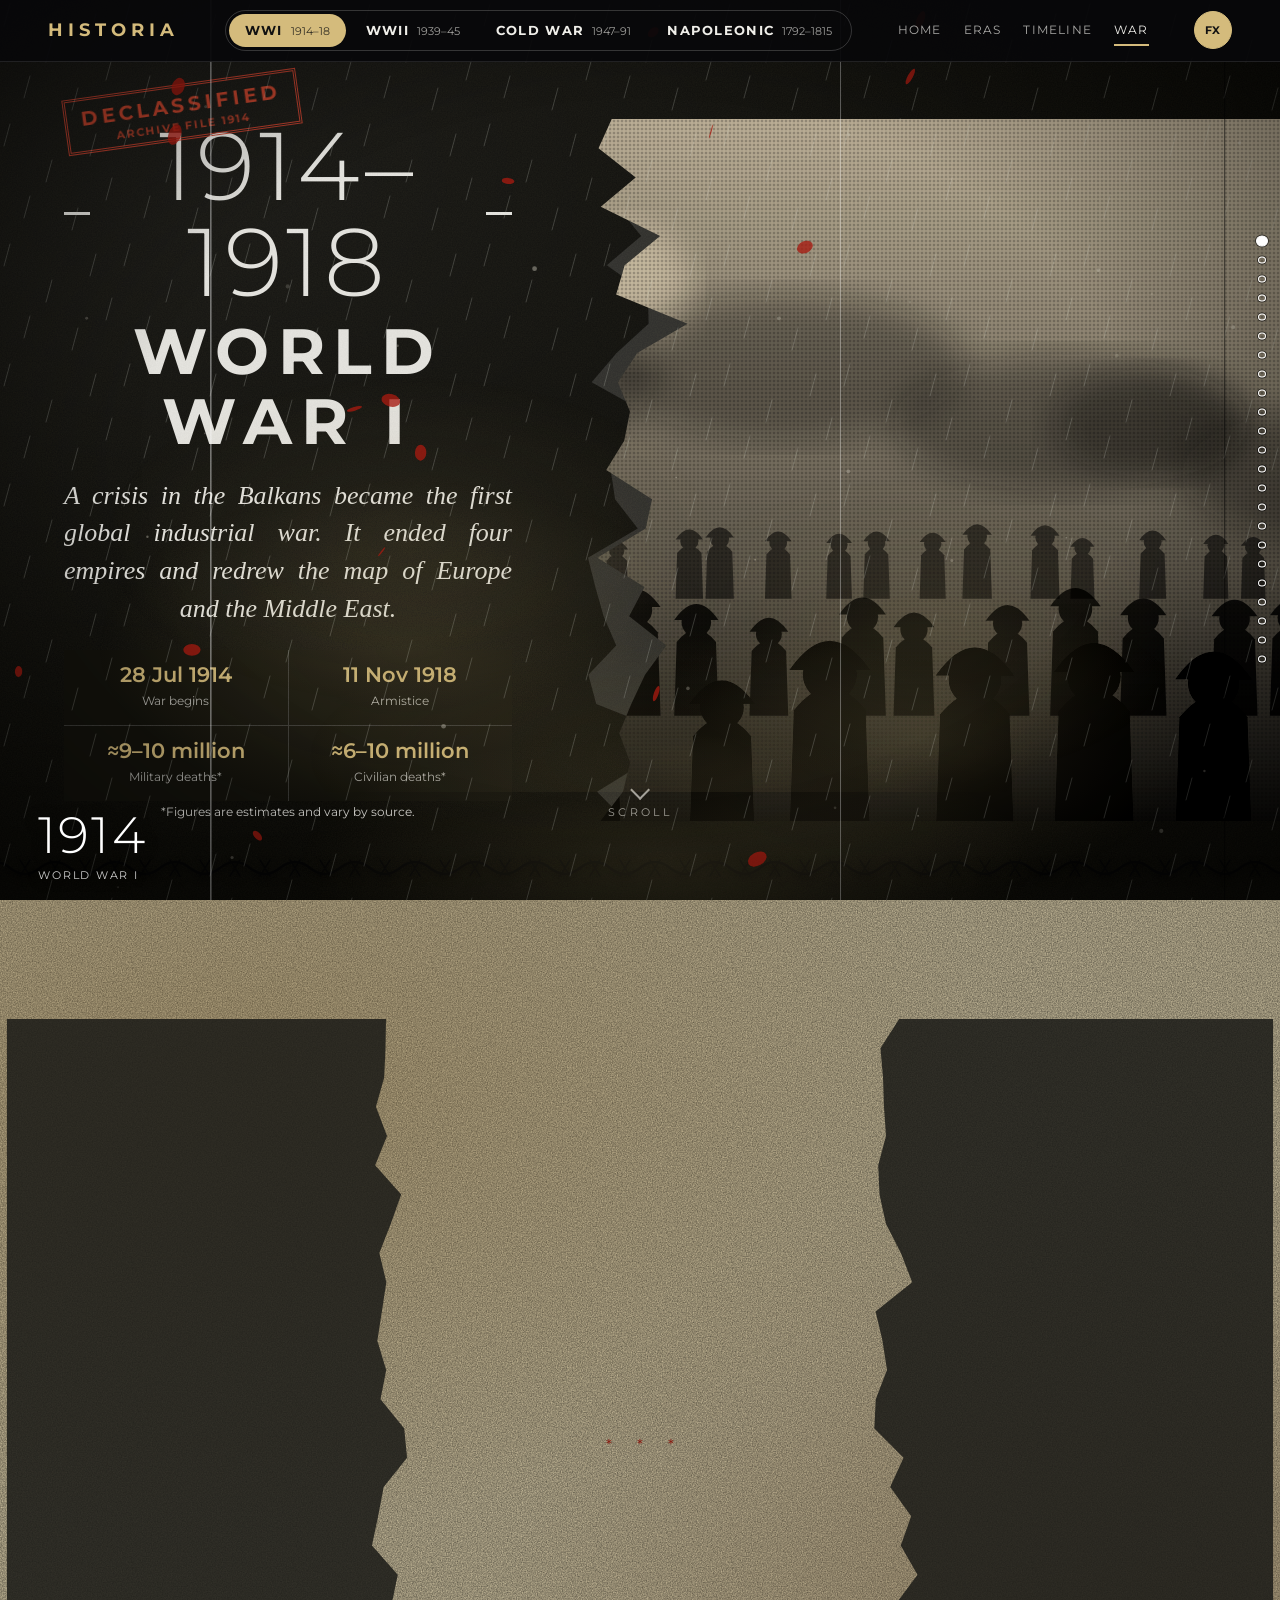
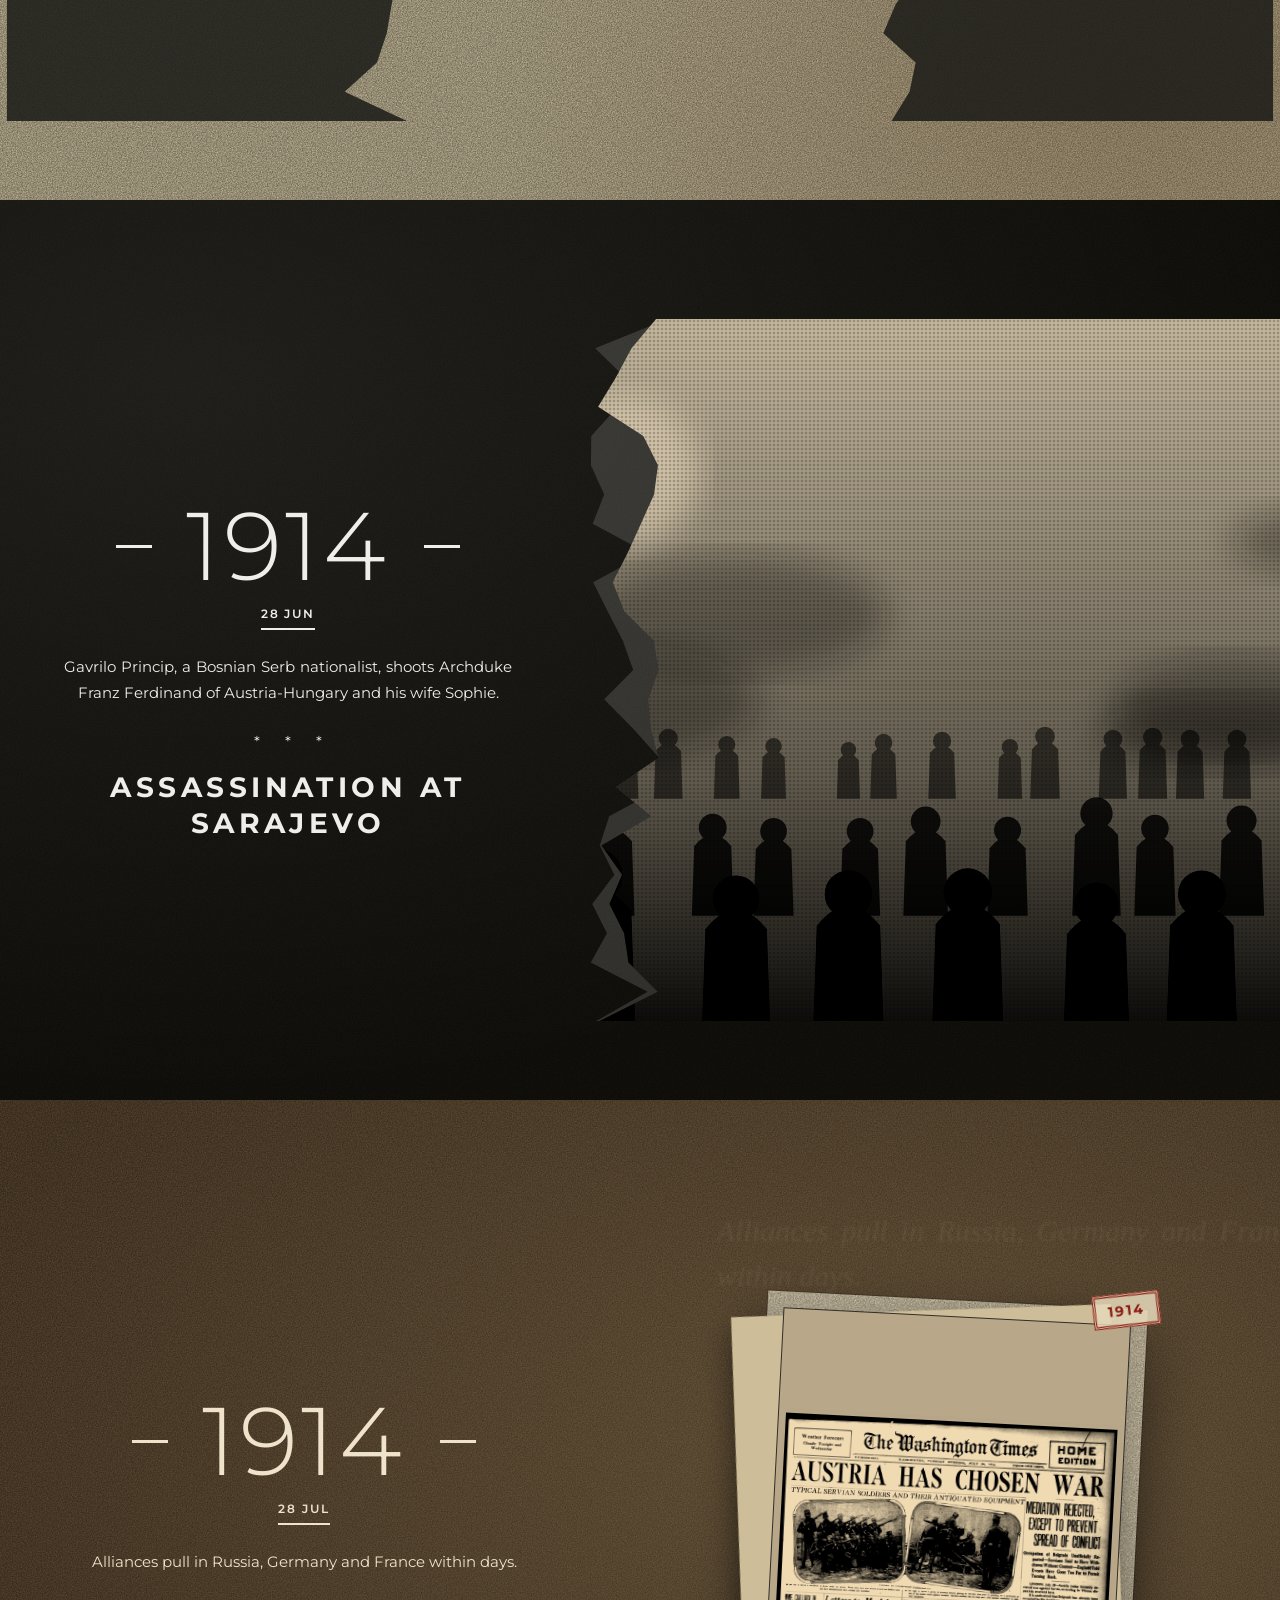
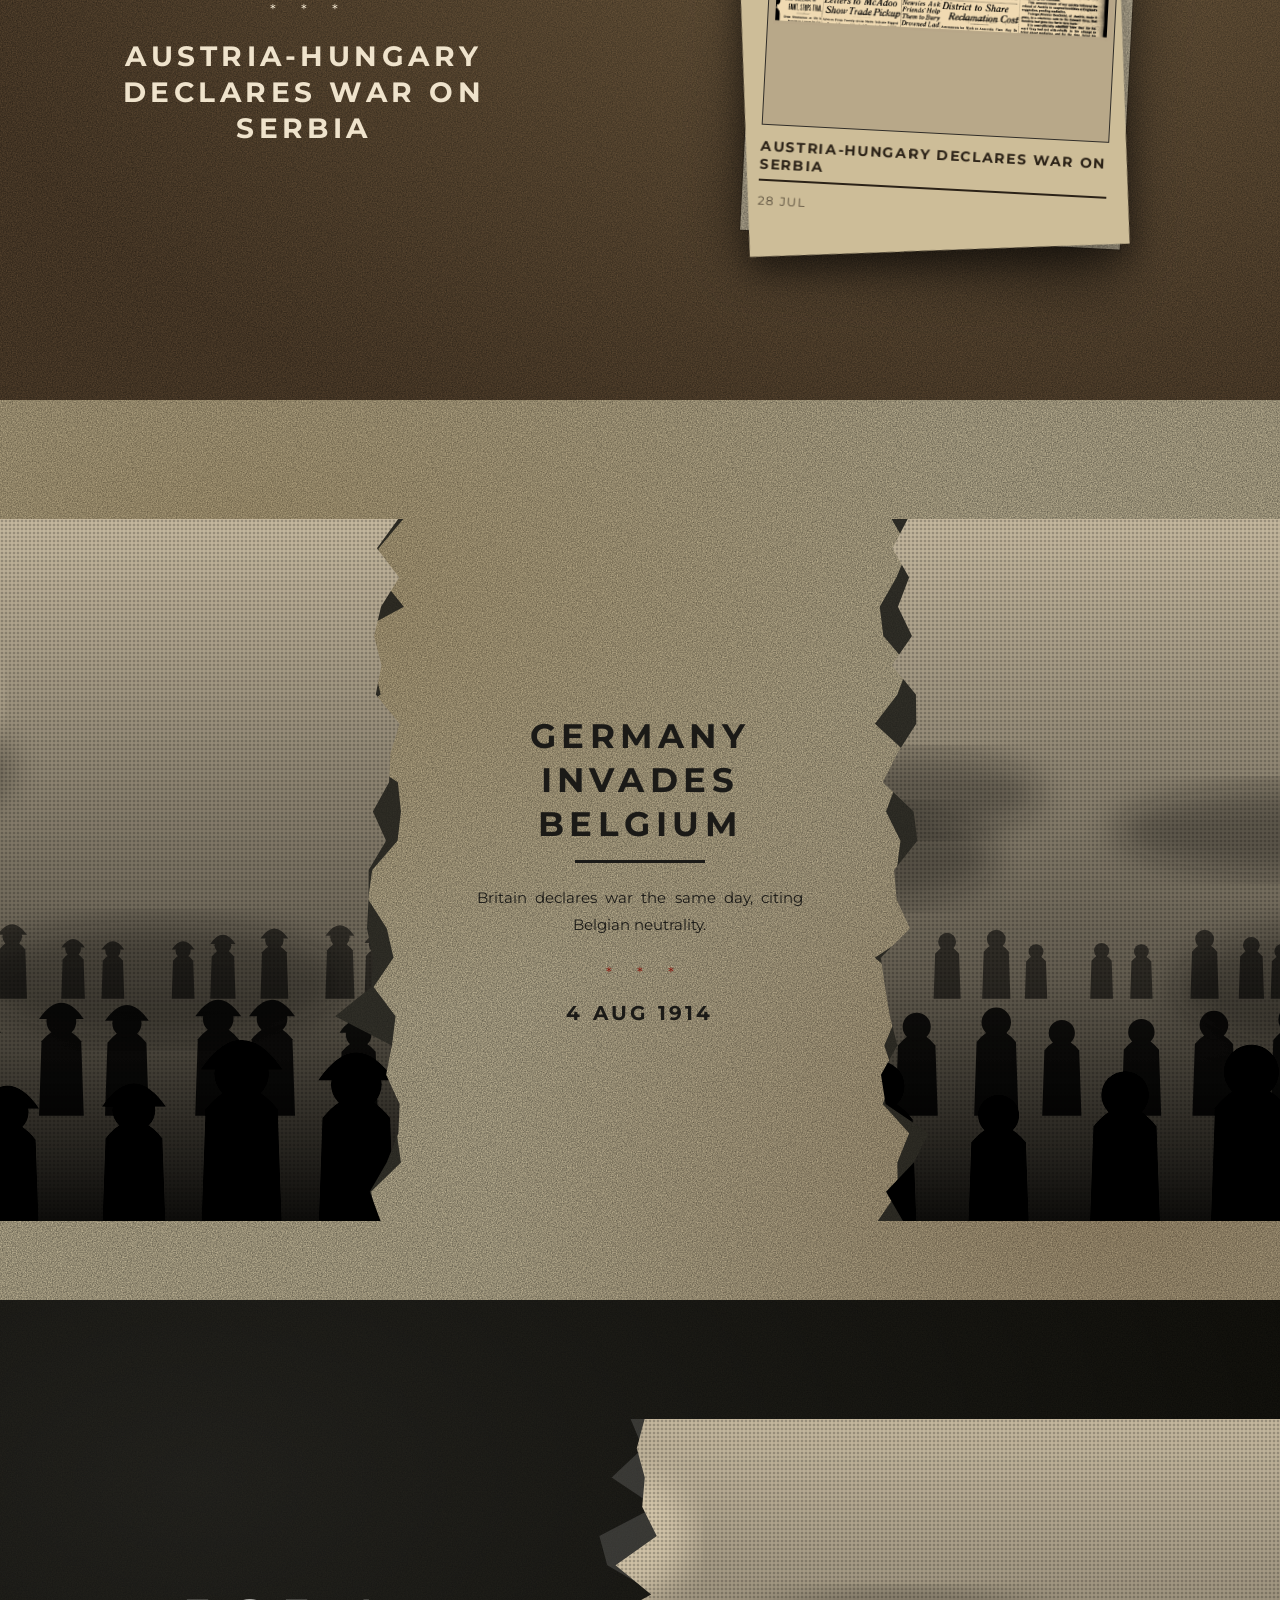
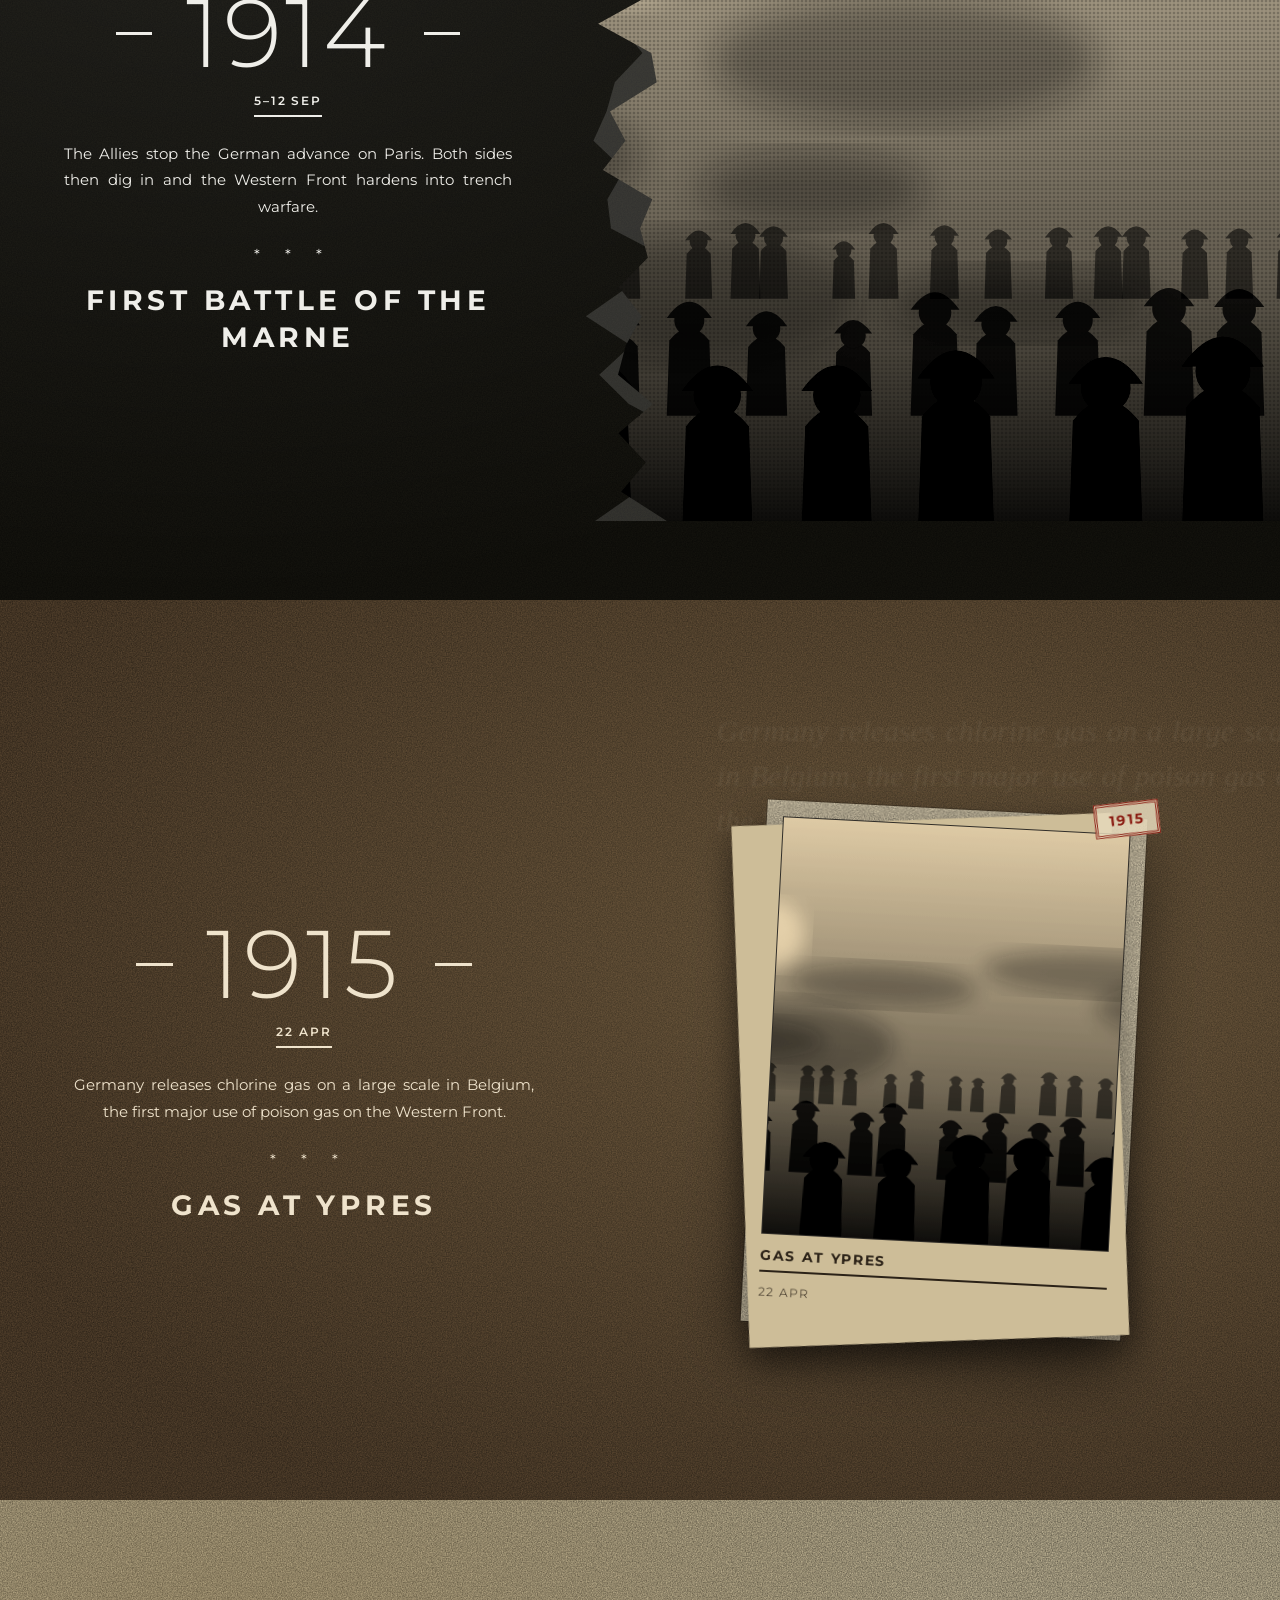
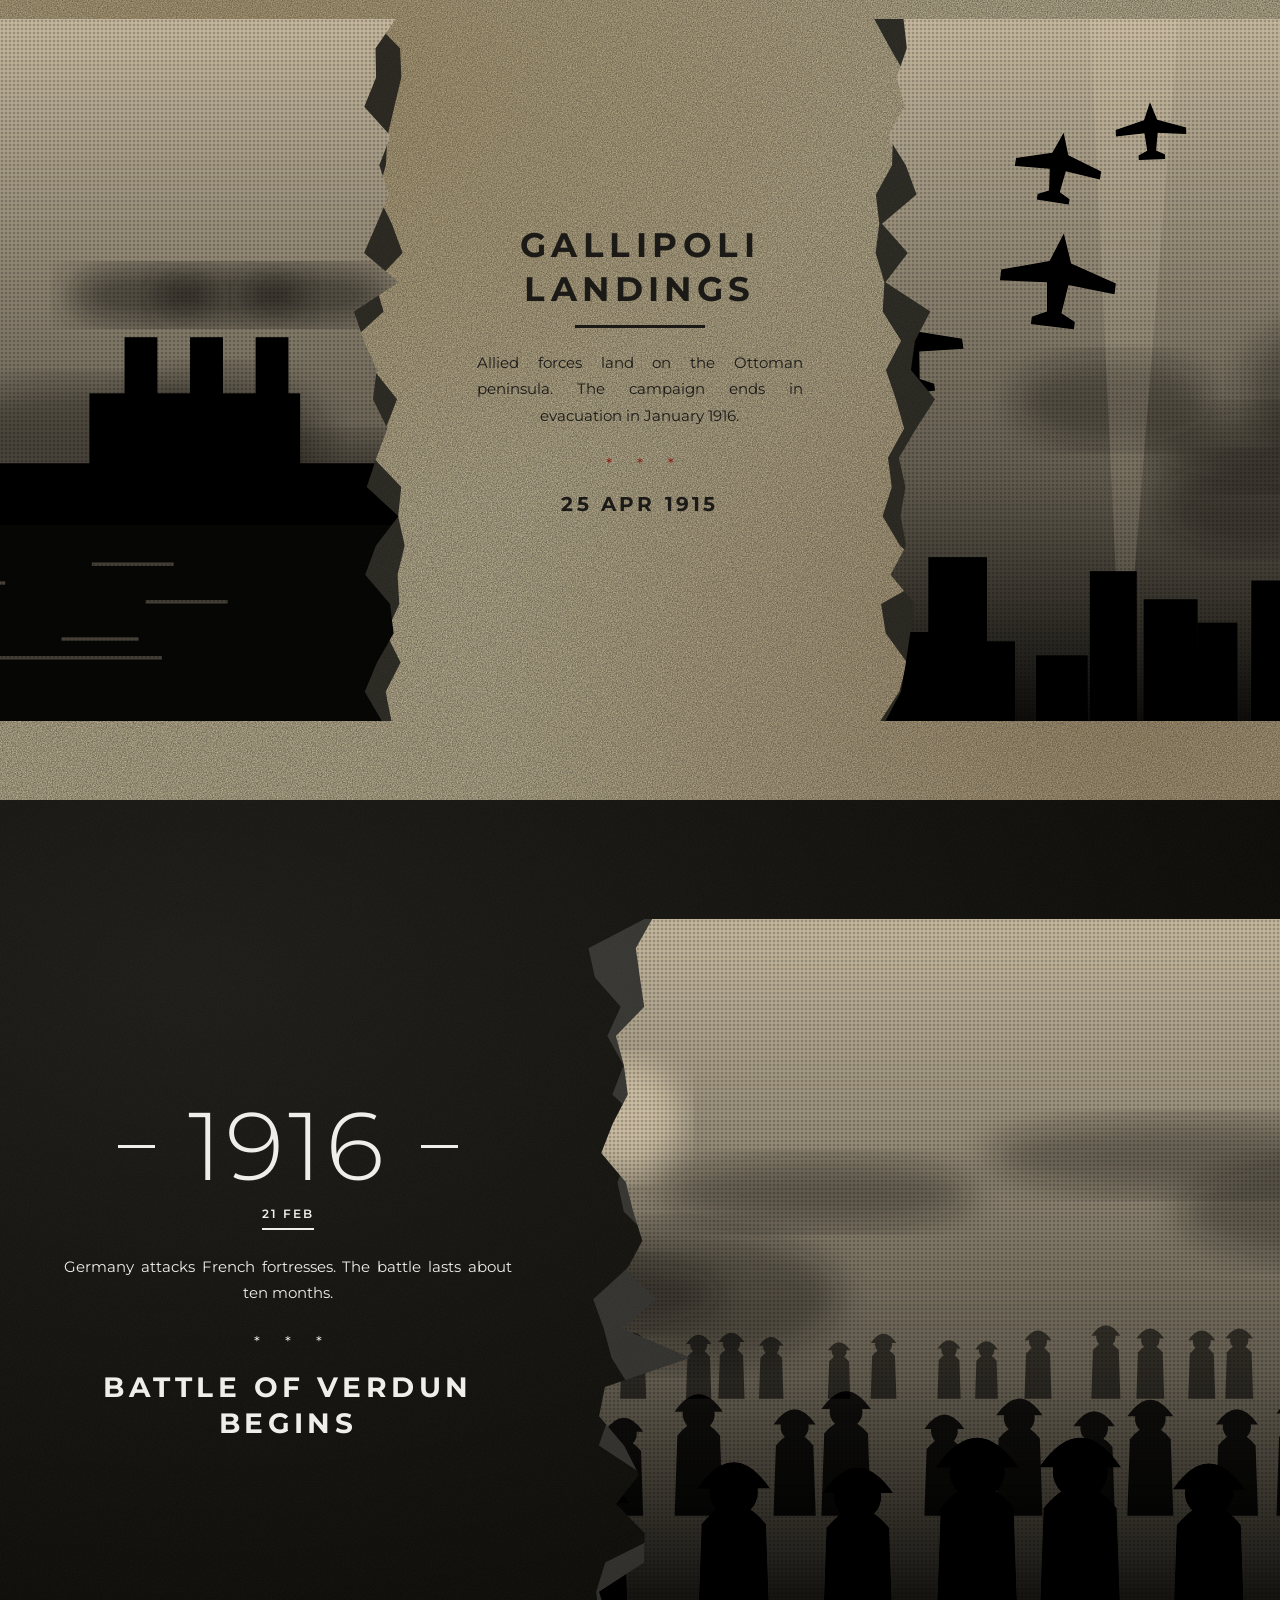
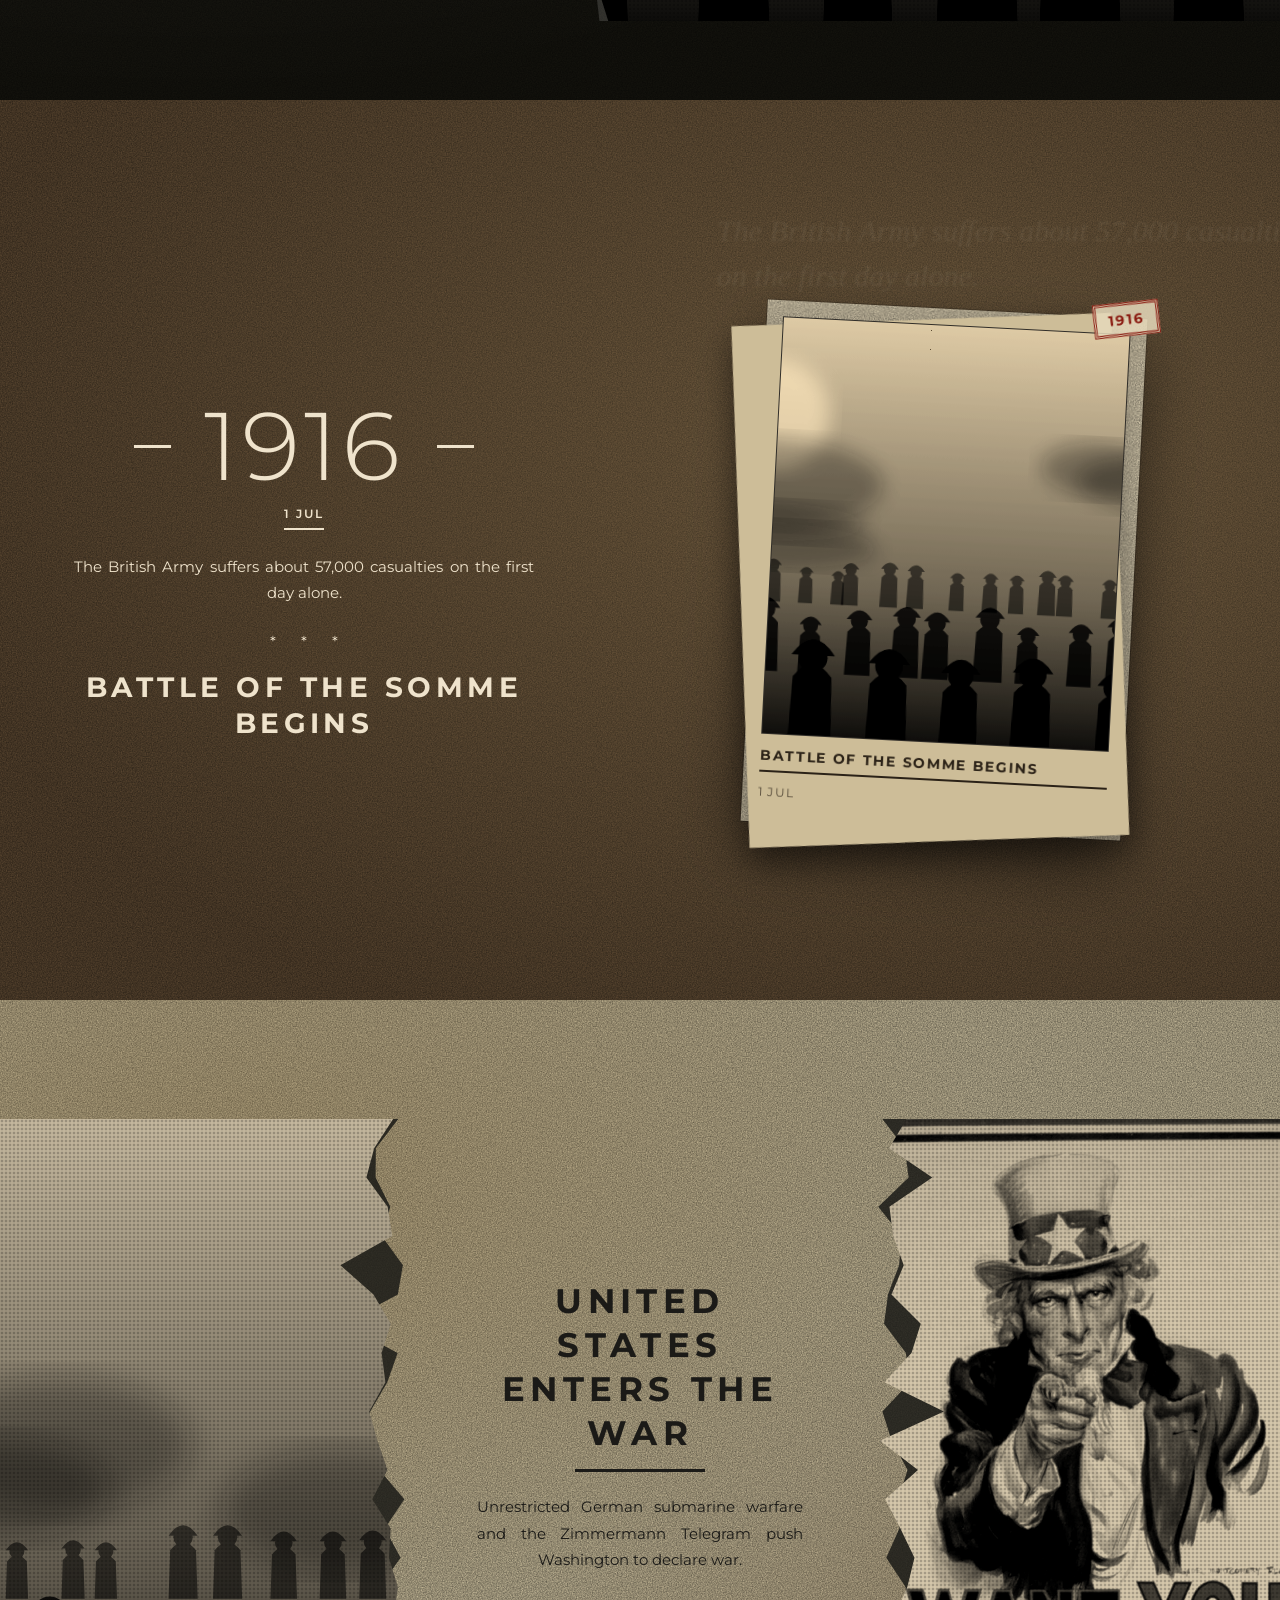
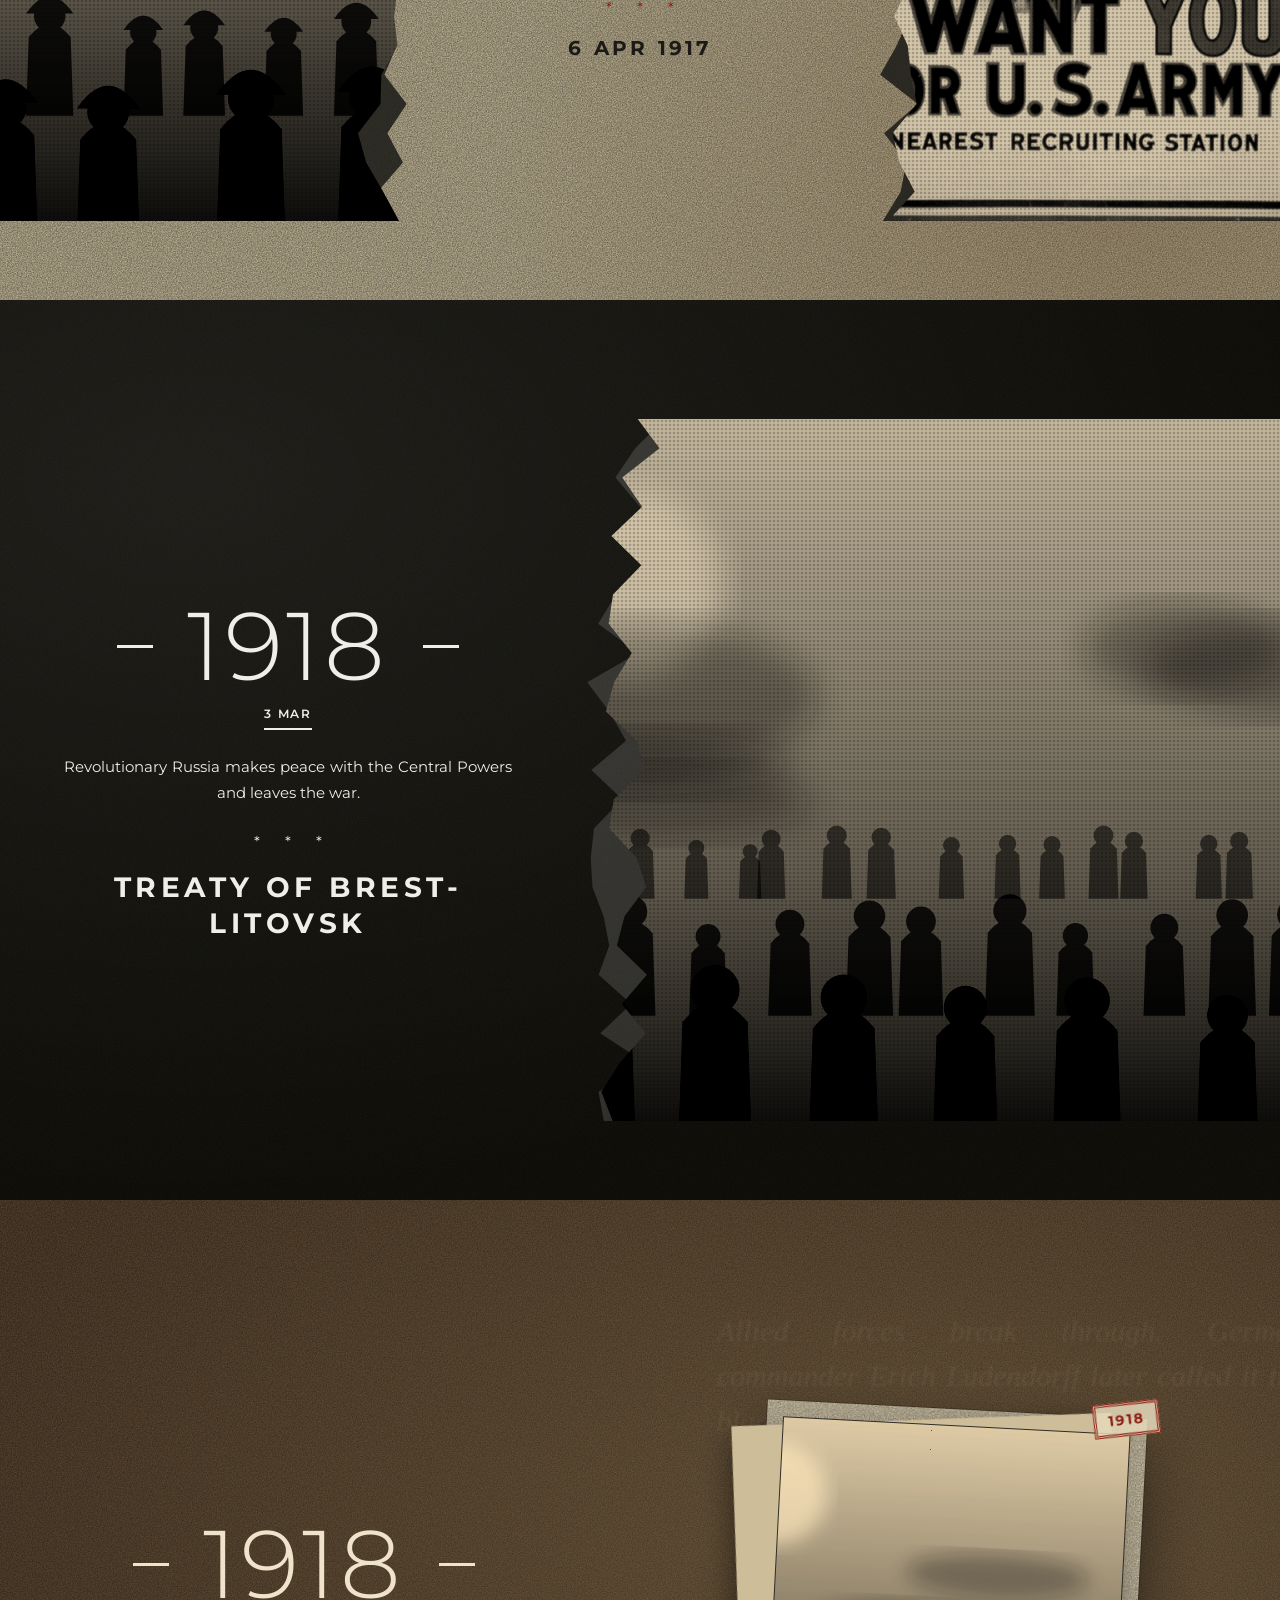
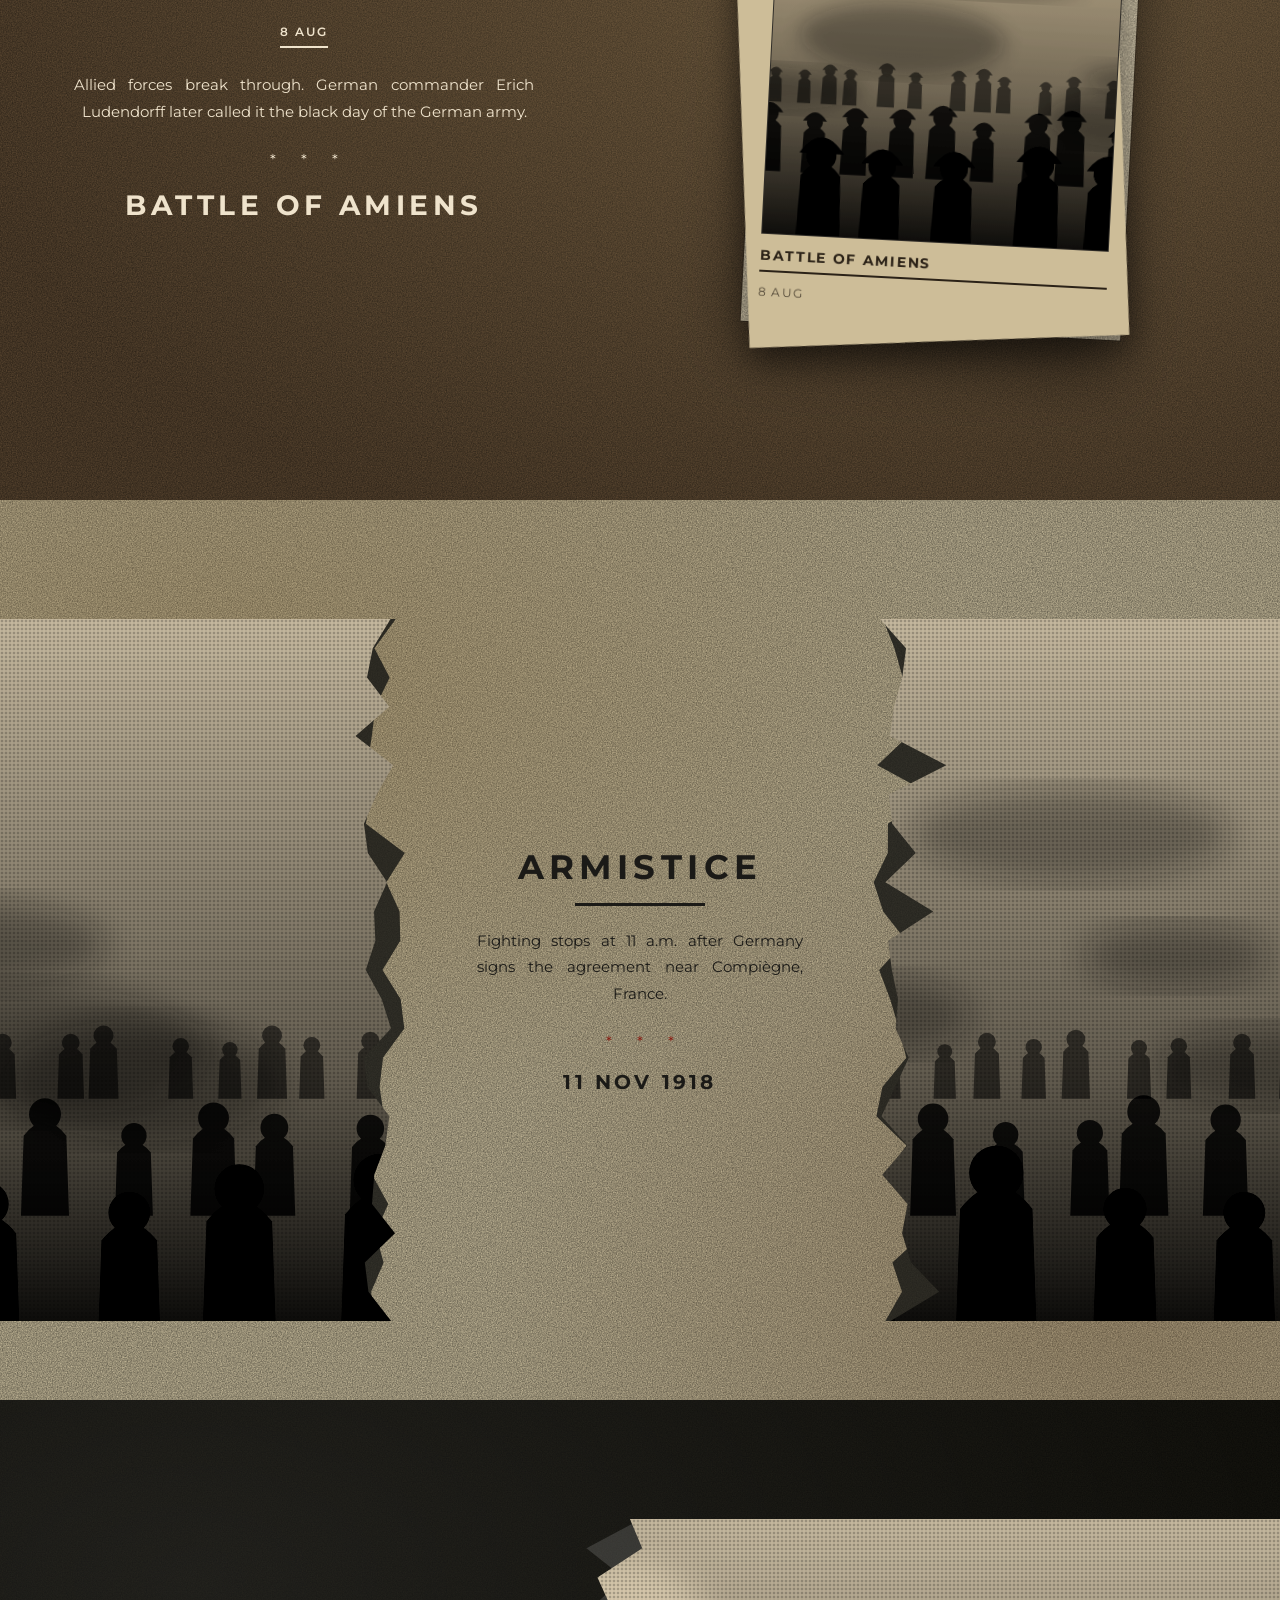
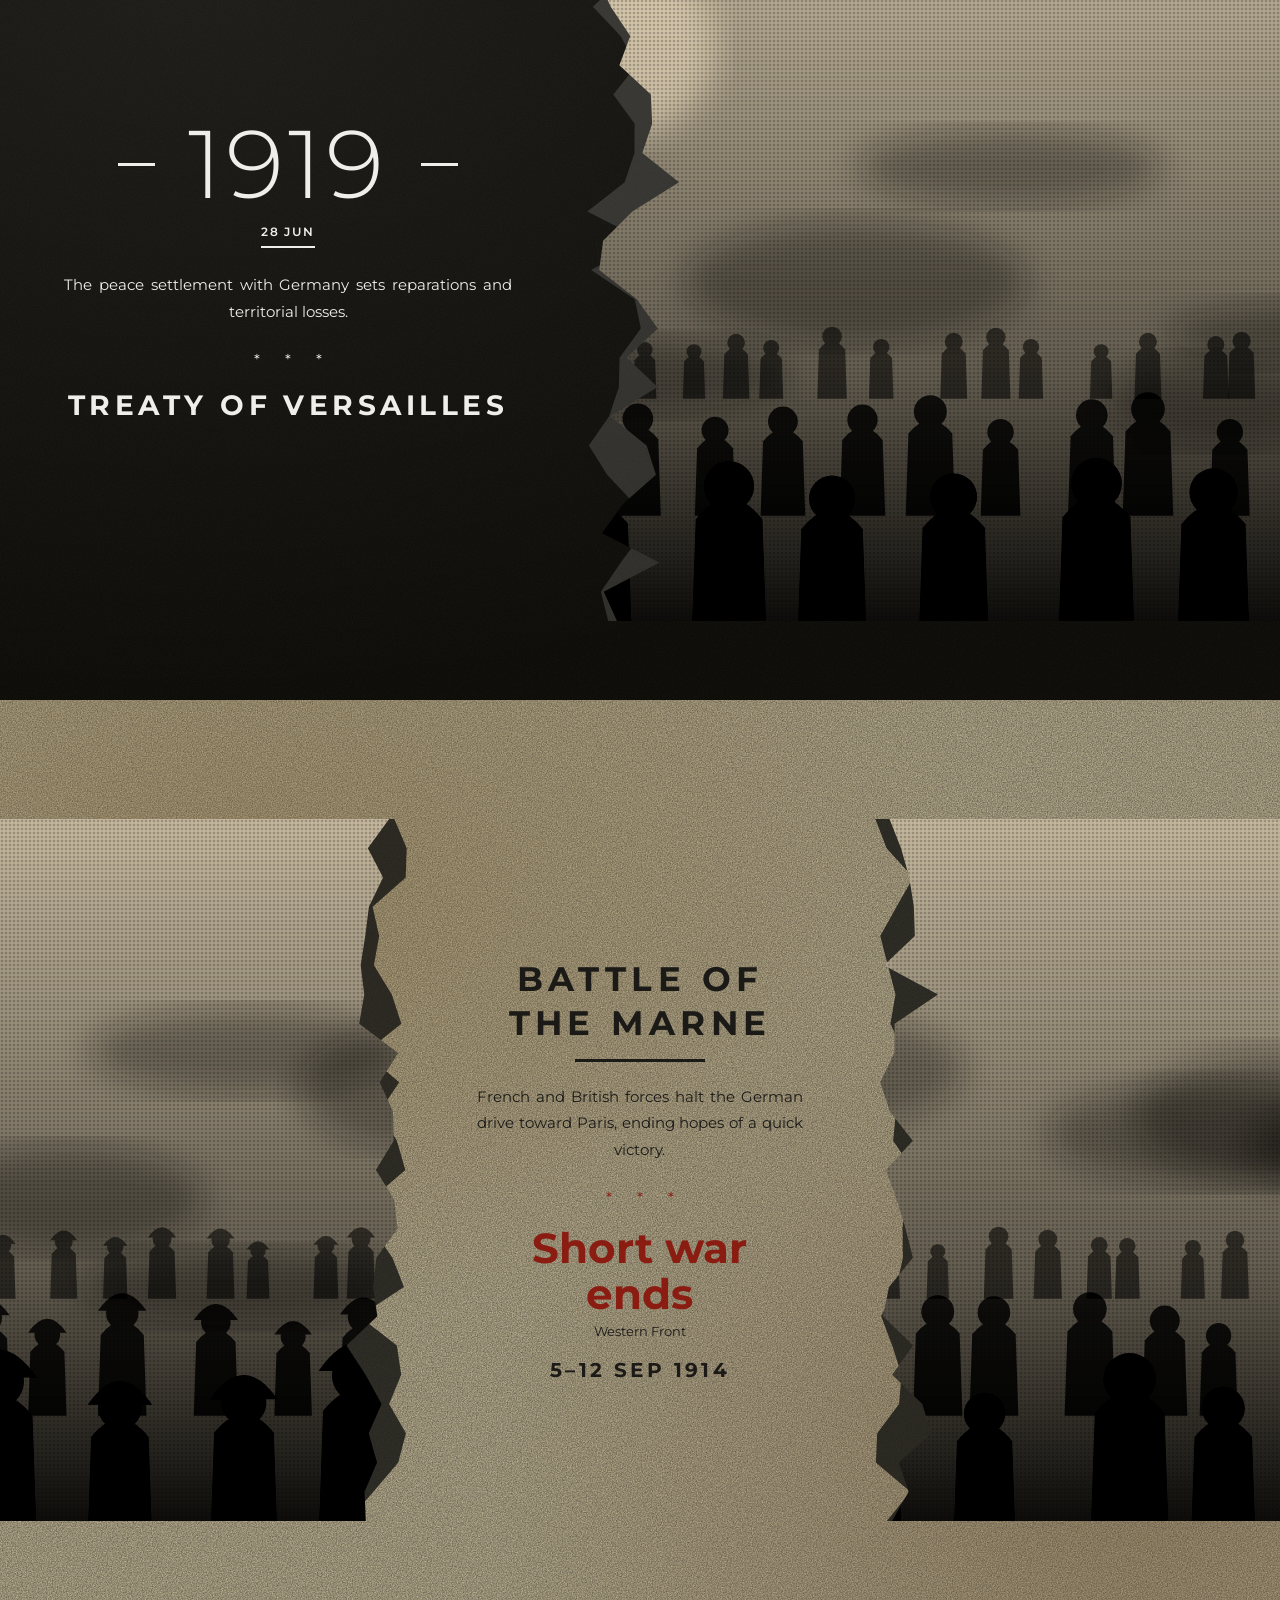
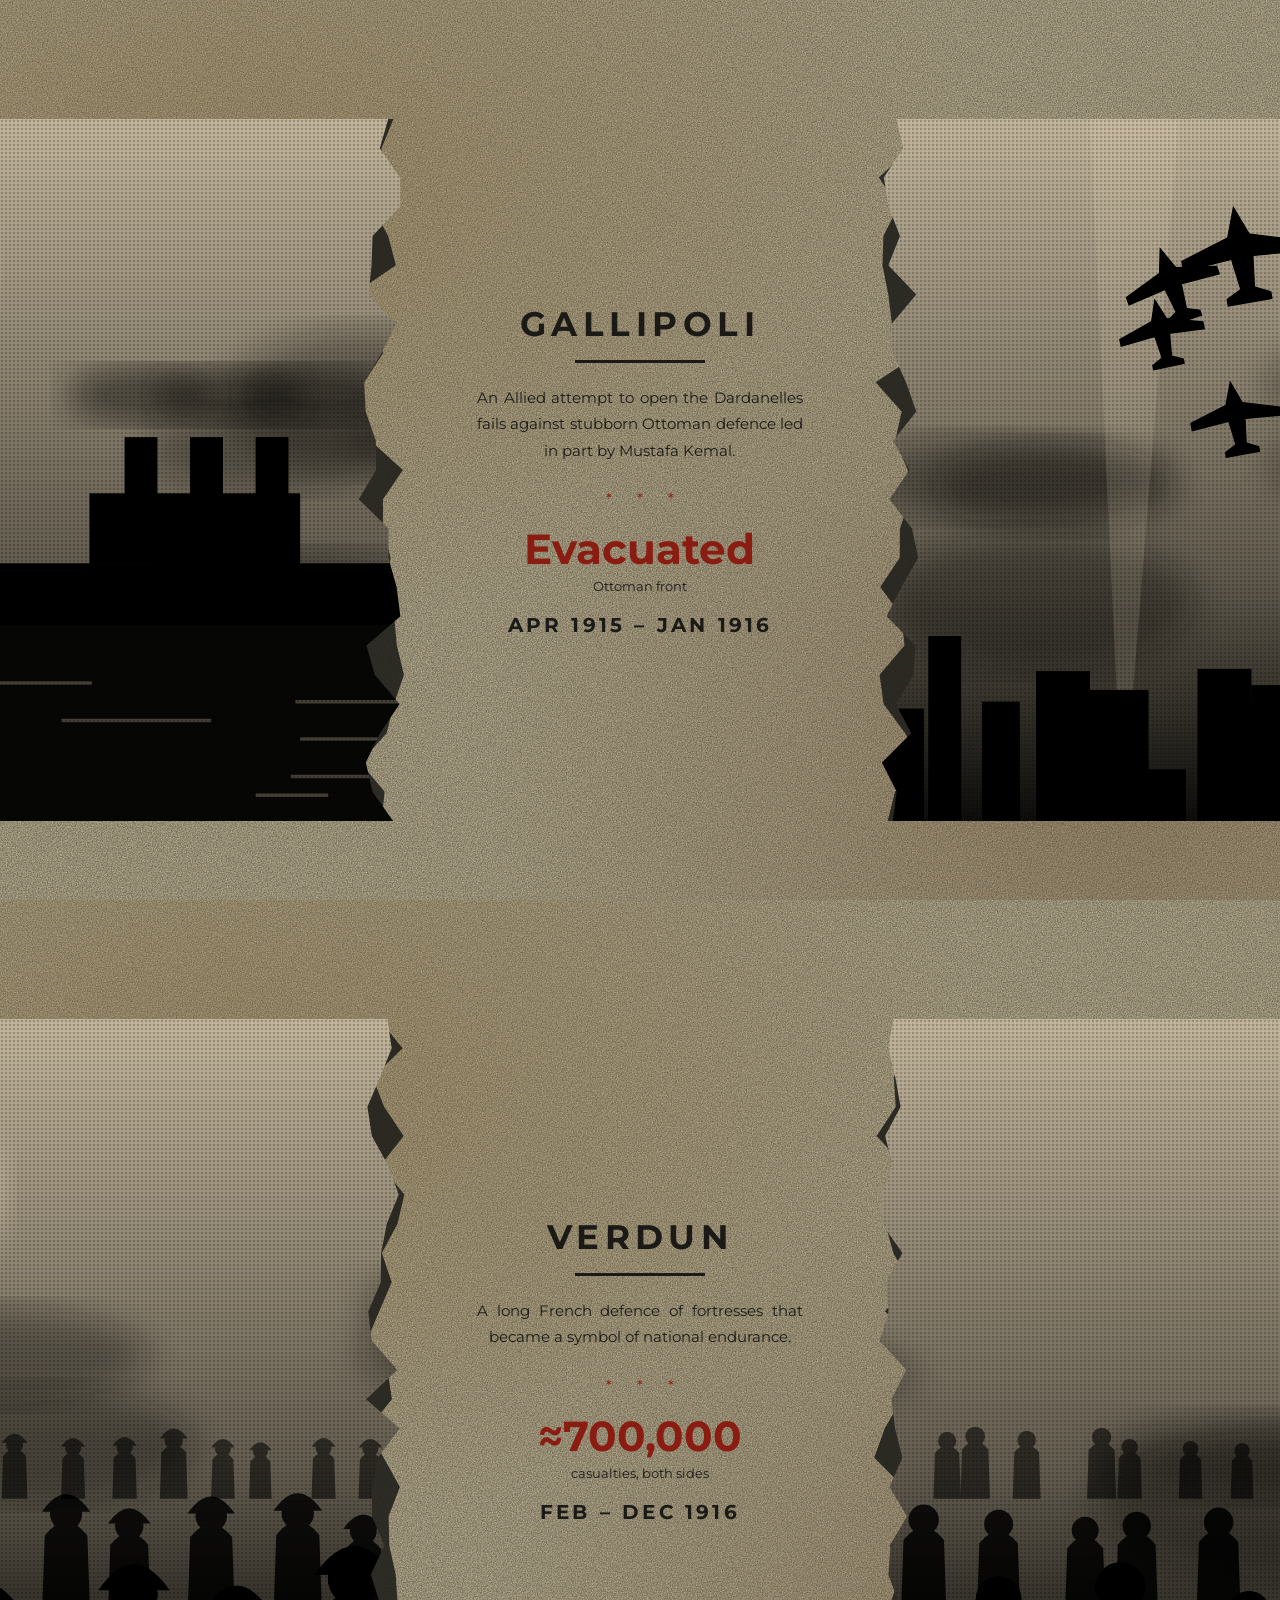
==== commit b548c1cf: "Add files via upload" ====
--- a/war.html
+++ b/war.html
@@ -15,7 +15,7 @@
 <link rel="stylesheet" href="war-story.css">
 <link href="https://fonts.googleapis.com/css2?family=Oswald:wght@400;500;600;700&family=Share+Tech+Mono&display=swap" rel="stylesheet">
 <link rel="stylesheet" href="war-cold.css">
-<link href="https://fonts.googleapis.com/css2?family=Cinzel:wght@400;600;700&family=Lora:ital,wght@0,400;0,500;1,400&family=IBM+Plex+Mono:wght@400;500&family=Cormorant+Garamond:ital,wght@0,500;1,500&display=swap" rel="stylesheet">
+<link href="https://fonts.googleapis.com/css2?family=Bodoni+Moda:ital,wght@0,500;0,700;1,500&family=IM+Fell+English:ital@0;1&family=IM+Fell+English+SC&family=Libre+Baskerville:ital,wght@0,400;0,700;1,400&display=swap" rel="stylesheet">
 <link rel="stylesheet" href="war-nap.css">
 </head>
 <body class="gated" data-war="ww1">
--- a/war-nap.css
+++ b/war-nap.css
@@ -1,4 +1,47 @@
 /* HISTORIA – Napoleonic Wars imperial war room. Every rule is scoped to body[data-war=nw]. */
-body[data-war=nw]{--mh:#211C18;--wn:#392D25;--gd:#B99A65;--pc:#D6C39D;--bu:#713B38;--ol:#454C3C;--iv:#E7DCC5;--fh:Cinzel,"Cormorant Garamond",Georgia,serif;--fb:Lora,"Libre Baskerville",Georgia,serif;--fm:"IBM Plex Mono",ui-monospace,monospace}body[data-war=nw]{--ab:#211C18;--hl:#B99A65;background:var(--mh);color:var(--iv);font-family:var(--fb)}body[data-war=nw] .fxl,body[data-war=nw] .grain,body[data-war=nw] .fxbtn{display:none!important}body[data-war=nw] .nav{background:linear-gradient(#3b2f27,#261f1a);border-bottom:1px solid var(--gd);box-shadow:0 1px 0 #000,inset 0 1px 0 rgba(255,255,255,.06)}body[data-war=nw] .logo{font-family:var(--fh);color:var(--gd)}body[data-war=nw] .nav nav{font-family:var(--fh)}body[data-war=nw] .tabs{border-color:var(--gd);border-radius:3px;background:#1a1612}body[data-war=nw] .tabs button{font-family:var(--fh);border-radius:2px}body[data-war=nw] .tabs button[aria-selected=true]{background:var(--gd);color:var(--mh)}body[data-war=nw] .hud{font-family:var(--fm);color:var(--gd)}body[data-war=nw] .nws{position:relative;padding:96px clamp(16px,5vw,80px) 64px;background:repeating-linear-gradient(90deg,rgba(0,0,0,.16) 0 2px,transparent 2px 9px),linear-gradient(#2a221c,#211C18);border-top:1px solid #000;overflow:hidden}body[data-war=nw] .nws::before{content:"";position:absolute;inset:14px;border:1px solid rgba(185,154,101,.28);pointer-events:none}body[data-war=nw] .nw-hero{min-height:100svh;display:grid;grid-template-columns:minmax(0,1.05fr) minmax(0,.95fr);grid-template-areas:"ht hp" "nav nav";gap:28px;align-items:center;background:radial-gradient(70% 60% at 75% 40%,rgba(185,154,101,.16),transparent),repeating-linear-gradient(90deg,rgba(0,0,0,.16) 0 2px,transparent 2px 9px),linear-gradient(#2a221c,#1a1612)}body[data-war=nw] .nw-ht{grid-area:ht}body[data-war=nw] .nw-hp{grid-area:hp;position:relative}body[data-war=nw] .nw-nav{grid-area:nav}body[data-war=nw] .nw-eyebrow{display:flex;align-items:center;gap:14px;font:500 14px var(--fm);letter-spacing:.24em;color:var(--gd)}body[data-war=nw] .nw-comp{width:54px;height:54px;color:var(--gd);transition:transform 1.2s}body[data-war=nw] .nw-comp:hover{transform:rotate(90deg)}body[data-war=nw] .nw-comp svg{width:100%;height:100%}body[data-war=nw] .nw-nd{transform-origin:50px 50px;animation:nw-sw 14s ease-in-out infinite alternate}@keyframes nw-sw{from{transform:rotate(-24deg)}to{transform:rotate(34deg)}}body[data-war=nw] .nw-ht h1{font:700 clamp(36px,6vw,82px)/1.05 var(--fh);letter-spacing:.06em;text-transform:uppercase;margin:16px 0 6px;color:var(--iv);text-shadow:0 2px 0 #000;animation:nw-in 1.4s both}body[data-war=nw] .nw-sub{font:italic 500 clamp(20px,2.6vw,30px) var(--fh);color:var(--gd);letter-spacing:.08em;margin-bottom:16px;animation:nw-in 1.4s .2s both}body[data-war=nw] .nw-lead{max-width:50ch;font-size:15px;line-height:1.8;color:#cfc3a8;margin-bottom:26px;animation:nw-in 1.4s .4s both}@keyframes nw-in{from{opacity:0;transform:translateY(14px)}to{opacity:1;transform:none}}body[data-war=nw] .nw-btn{position:relative;cursor:pointer;padding:15px 30px;font:600 13px var(--fh);letter-spacing:.2em;text-transform:uppercase;color:#1c1510;background:linear-gradient(#d9bd84,#a58652);border:1px solid #6b5230;box-shadow:inset 0 1px rgba(255,255,255,.4),0 5px 0 #4a3a22,0 10px 18px rgba(0,0,0,.5);transition:transform .12s,box-shadow .12s}body[data-war=nw] .nw-btn:hover{filter:brightness(1.07)}body[data-war=nw] .nw-btn:active{transform:translateY(4px);box-shadow:inset 0 1px rgba(255,255,255,.4),0 1px 0 #4a3a22}body[data-war=nw] .nw-fr{position:relative;padding:12px;background:linear-gradient(135deg,#d6b878,#8d703c 45%,#c9a867);box-shadow:0 18px 40px rgba(0,0,0,.55),inset 0 0 0 2px rgba(0,0,0,.35)}body[data-war=nw] .nw-fr::after{content:"";position:absolute;inset:12px;border:1px solid rgba(0,0,0,.5);pointer-events:none;box-shadow:inset 0 0 0 4px #211C18}body[data-war=nw] .nw-ph{position:relative;aspect-ratio:4/3;overflow:hidden;background:radial-gradient(#3a2e25,#1a1612)}body[data-war=nw] .nw-ph i{position:absolute;inset:0;background:center 25%/cover;transition:transform 1.2s ease;filter:sepia(.45) contrast(1.05);opacity:0}body[data-war=nw] .nw-ph.pic i{opacity:1}body[data-war=nw] .nw-ph::after{content:"";position:absolute;inset:0;box-shadow:inset 0 0 70px rgba(0,0,0,.6);pointer-events:none}body[data-war=nw] .nw-fr:hover .nw-ph i{transform:scale(1.06)}body[data-war=nw] .nw-big .nw-ph{aspect-ratio:4/5;max-height:70svh;margin:0 auto}body[data-war=nw] .nw-tall .nw-ph{aspect-ratio:3/4}body[data-war=nw] .nw-seal{position:absolute;right:-8px;bottom:-14px;width:68px;height:68px;border-radius:50%;display:grid;place-items:center;font:700 15px var(--fh);color:#e9b9b2;background:radial-gradient(circle at 35% 30%,#a3544f,#713B38 60%,#4c2422);box-shadow:inset 0 0 0 4px rgba(0,0,0,.18),inset 0 0 0 6px rgba(255,255,255,.07),0 6px 12px rgba(0,0,0,.5);transition:transform .35s}body[data-war=nw] .nw-seal:hover,body[data-war=nw] .nw-doc .nw-pn:hover .nw-seal{transform:rotate(-10deg) scale(1.08)}body[data-war=nw] .nw-nav{display:flex;border:1px solid var(--gd);background:linear-gradient(#2e251f,#1f1914);box-shadow:inset 0 0 0 3px #1a1612,inset 0 0 0 4px rgba(185,154,101,.4)}body[data-war=nw] .nw-nav button{flex:1;cursor:pointer;padding:14px 8px;background:none;border:0;border-right:1px solid rgba(185,154,101,.3);color:var(--iv);font:inherit;display:flex;flex-direction:column;align-items:center;gap:4px;transition:background .25s}body[data-war=nw] .nw-nav button:last-child{border:0}body[data-war=nw] .nw-nav button:hover{background:rgba(185,154,101,.14)}body[data-war=nw] .nw-nav b{font:500 11px var(--fm);color:var(--gd);letter-spacing:.2em}body[data-war=nw] .nw-nav span{font:600 12px var(--fh);letter-spacing:.14em;text-transform:uppercase}body[data-war=nw] .nw-h{text-align:center;margin-bottom:34px}body[data-war=nw] .nw-no{font:500 12px var(--fm);letter-spacing:.3em;color:var(--gd);text-transform:uppercase}body[data-war=nw] .nw-h h2{font:700 clamp(30px,4.6vw,54px)/1.1 var(--fh);letter-spacing:.08em;text-transform:uppercase;margin:8px 0}body[data-war=nw] .nw-h p{font:italic 500 20px var(--fh);color:#cfc3a8}body[data-war=nw] .nw-dv{display:flex;align-items:center;gap:14px;max-width:340px;margin:16px auto 0}body[data-war=nw] .nw-dv i{flex:1;height:1px;background:linear-gradient(90deg,transparent,var(--gd))}body[data-war=nw] .nw-dv i:last-child{transform:scaleX(-1)}body[data-war=nw] .nw-dv b{width:10px;height:10px;background:var(--gd);transform:rotate(45deg)}body[data-war=nw] .nw-rv{opacity:0;transform:translateY(18px);transition:opacity .9s,transform .9s}body[data-war=nw] .nw-rv.vis{opacity:1;transform:none}body[data-war=nw] .nw-pn{position:relative;padding:26px 28px;background:var(--n),var(--pc);color:#2a2118;box-shadow:0 14px 30px rgba(0,0,0,.45),inset 0 0 0 1px rgba(113,59,56,.25),inset 0 0 40px rgba(110,80,40,.25);border:1px solid #8a7347}body[data-war=nw] .nw-pn small{font:500 12px var(--fm);letter-spacing:.16em;text-transform:uppercase;color:var(--bu)}body[data-war=nw] .nw-pn h3{font:700 clamp(20px,2.4vw,28px)/1.2 var(--fh);letter-spacing:.06em;text-transform:uppercase;margin:6px 0 10px}body[data-war=nw] .nw-pn p{font-size:15px;line-height:1.75}body[data-war=nw] .nw-ch{display:grid;grid-template-columns:minmax(0,1fr) minmax(0,1fr);gap:clamp(20px,4vw,56px);align-items:center;margin-bottom:46px}body[data-war=nw] .nw-ch.rev .nw-fr{order:2}body[data-war=nw] .nw-tl{list-style:none;padding:0;margin:20px auto 0;max-width:780px;border-left:2px solid var(--gd)}body[data-war=nw] .nw-tl li{position:relative;display:flex;gap:18px;padding:8px 0 8px 22px}body[data-war=nw] .nw-tl li::before{content:"";position:absolute;left:-7px;top:16px;width:12px;height:12px;background:var(--mh);border:2px solid var(--gd);transform:rotate(45deg)}body[data-war=nw] .nw-tl b{font:500 15px var(--fm);color:var(--gd);min-width:3.4em}body[data-war=nw] .nw-tl span{font-size:15px}body[data-war=nw] .nw-atlas{display:grid;grid-template-columns:minmax(0,1.5fr) minmax(0,1fr);grid-template-areas:"chips chips" "map ann";gap:18px}body[data-war=nw] .nw-chips{grid-area:chips;display:flex;gap:8px;overflow-x:auto;padding-bottom:6px;scrollbar-width:thin}body[data-war=nw] .nw-chips button{flex:none;cursor:pointer;display:flex;flex-direction:column;align-items:flex-start;gap:2px;padding:10px 16px;background:linear-gradient(#3b2f27,#2a221c);color:var(--iv);border:1px solid #6b5736;min-height:48px}body[data-war=nw] .nw-chips button[aria-selected=true]{background:linear-gradient(#d9bd84,#a58652);color:#1c1510;border-color:var(--gd)}body[data-war=nw] .nw-chips b{font:500 11px var(--fm);letter-spacing:.14em}body[data-war=nw] .nw-chips span{font:600 13px var(--fh);letter-spacing:.08em;text-transform:uppercase;white-space:nowrap}body[data-war=nw] .nw-mapw{grid-area:map;position:relative;border:12px solid transparent;border-image:linear-gradient(135deg,#d6b878,#8d703c,#c9a867) 1;box-shadow:0 18px 40px rgba(0,0,0,.55);background:#bfc2ad}body[data-war=nw] .nw-mapw svg#nw-map{display:block;width:100%;aspect-ratio:4/3;background:#bfc2ad}body[data-war=nw] .nw-rose{position:absolute;right:10px;top:10px;width:58px;height:58px;opacity:.85;pointer-events:none}body[data-war=nw] .nw-mk{cursor:pointer}body[data-war=nw] .nw-mk .d{transition:fill .25s}body[data-war=nw] .nw-mk:hover .d,body[data-war=nw] .nw-mk.on .d{fill:#713B38}body[data-war=nw] .nw-ann{grid-area:ann;align-self:start}body[data-war=nw] .nw-ann ol{list-style:none;padding:0;margin:14px 0 0}body[data-war=nw] .nw-ann li{border-top:1px solid rgba(110,80,40,.35)}body[data-war=nw] .nw-ann li button{width:100%;cursor:pointer;display:grid;grid-template-columns:26px 1fr auto;gap:8px;align-items:baseline;text-align:left;padding:10px 4px;min-height:44px;background:none;border:0;color:inherit;font:inherit}body[data-war=nw] .nw-ann li b{font:600 12px var(--fm);color:var(--bu)}body[data-war=nw] .nw-ann li span{font:600 14px var(--fh);letter-spacing:.05em}body[data-war=nw] .nw-ann li em{font:11px var(--fm);color:#6b5230;font-style:normal}body[data-war=nw] .nw-ann li.on{background:rgba(113,59,56,.1)}body[data-war=nw] .nw-ann li>p{padding:0 4px 10px 34px;font-size:14px;line-height:1.6}body[data-war=nw] .nw-g{display:grid;grid-template-columns:repeat(auto-fill,minmax(min(100%,400px),1fr));gap:28px}body[data-war=nw] .nw-g3{display:grid;grid-template-columns:repeat(auto-fill,minmax(min(100%,270px),1fr));gap:26px}body[data-war=nw] .nw-bb{margin-top:14px;padding:18px 20px;background:var(--n),var(--pc);color:#2a2118;border:1px solid #8a7347;box-shadow:0 10px 22px rgba(0,0,0,.4)}body[data-war=nw] .nw-bb small{font:500 11px var(--fm);letter-spacing:.14em;text-transform:uppercase;color:var(--bu)}body[data-war=nw] .nw-bb h3{font:700 24px var(--fh);letter-spacing:.07em;text-transform:uppercase;margin:4px 0 8px}body[data-war=nw] .nw-bb dt{font:500 11px var(--fm);letter-spacing:.14em;text-transform:uppercase;color:var(--bu);margin-top:8px}body[data-war=nw] .nw-bb dd{margin:1px 0 0;font-size:14px;line-height:1.5}body[data-war=nw] .nw-bb p{font-size:14px;line-height:1.65;margin-top:12px;padding-top:10px;border-top:1px solid rgba(110,80,40,.35)}body[data-war=nw] .nw-plate{margin:12px auto 0;padding:10px 12px;text-align:center;background:linear-gradient(#d9bd84,#a58652);color:#1c1510;border:1px solid #4a3a22;box-shadow:inset 0 1px rgba(255,255,255,.4)}body[data-war=nw] .nw-plate h3{font:700 15px var(--fh);letter-spacing:.1em;text-transform:uppercase}body[data-war=nw] .nw-plate small{display:block;font:11px var(--fm);letter-spacing:.06em;margin-top:2px}body[data-war=nw] .nw-plate em{font:500 11px var(--fm);font-style:normal;letter-spacing:.12em}body[data-war=nw] .nw-cp>p{margin-top:12px;font-size:14px;line-height:1.65;color:#cfc3a8;text-align:center}body[data-war=nw] .nw-ar{padding:24px 22px;text-align:center;background:var(--n),var(--pc);color:#2a2118;border:1px solid #8a7347;box-shadow:0 12px 26px rgba(0,0,0,.45)}body[data-war=nw] .nw-ins{width:74px;height:74px;margin:0 auto 12px;display:grid;place-items:center;border-radius:50%;background:radial-gradient(#4a5240,var(--ol));border:3px double var(--gd);box-shadow:0 0 0 3px var(--mh),inset 0 0 14px rgba(0,0,0,.5);transition:transform .5s}body[data-war=nw] .nw-ar:hover .nw-ins{transform:rotate(12deg)}body[data-war=nw] .nw-ins span{font:700 22px var(--fh);color:var(--gd)}body[data-war=nw] .nw-ar h3{font:700 18px var(--fh);letter-spacing:.1em;text-transform:uppercase;margin-bottom:8px}body[data-war=nw] .nw-ar p{font-size:14px;line-height:1.7;text-align:left}body[data-war=nw] .nw-doc{display:grid;grid-template-columns:minmax(0,1.2fr) minmax(0,1fr);gap:26px;align-items:start}body[data-war=nw] .nw-doc ul{list-style:none;padding:0;margin:12px 0 18px;display:grid;gap:10px}body[data-war=nw] .nw-doc li{padding-left:18px;position:relative;font-size:15px;line-height:1.65}body[data-war=nw] .nw-doc li::before{content:"";position:absolute;left:0;top:.6em;width:7px;height:7px;background:var(--bu);transform:rotate(45deg)}@media(max-width:860px){html{scroll-padding-top:60px}body[data-war=nw] .nav{gap:8px;padding:8px 12px}body[data-war=nw] .logo{font-size:14px;letter-spacing:.16em}body[data-war=nw] .tabs{gap:2px;padding:2px}body[data-war=nw] .tabs b{font-size:10px;letter-spacing:.04em;white-space:nowrap}body[data-war=nw] .tabs button{padding:5px 7px}body[data-war=nw] .hud{display:none}body[data-war=nw] .nws{padding:72px 14px 44px}body[data-war=nw] .nws::before{inset:6px}body[data-war=nw] .nw-hero{grid-template-columns:1fr;grid-template-areas:"ht" "hp" "nav";min-height:0;gap:22px;padding-top:78px}body[data-war=nw] .nw-ht h1{font-size:clamp(32px,10vw,50px)}body[data-war=nw] .nw-eyebrow{font-size:12px}body[data-war=nw] .nw-comp{width:44px;height:44px}body[data-war=nw] .nw-btn{width:100%;padding:16px 12px;min-height:50px}body[data-war=nw] .nw-big .nw-ph{aspect-ratio:4/4.4;max-height:60svh}body[data-war=nw] .nw-seal{width:56px;height:56px;font-size:13px;right:4px}body[data-war=nw] .nw-nav{overflow-x:auto;scrollbar-width:none}body[data-war=nw] .nw-nav::-webkit-scrollbar{display:none}body[data-war=nw] .nw-nav button{flex:none;min-width:116px;min-height:56px}body[data-war=nw] .nw-ch,body[data-war=nw] .nw-ch.rev{grid-template-columns:1fr;margin-bottom:30px}body[data-war=nw] .nw-ch.rev .nw-fr{order:0}body[data-war=nw] .nw-pn{padding:20px 18px}body[data-war=nw] .nw-h{margin-bottom:24px}body[data-war=nw] .nw-h p{font-size:17px}body[data-war=nw] .nw-atlas{grid-template-columns:1fr;grid-template-areas:"chips" "map" "ann"}body[data-war=nw] .nw-mapw{border-width:8px}body[data-war=nw] .nw-mapw svg#nw-map{aspect-ratio:1/1}body[data-war=nw] .nw-rose{width:40px;height:40px}body[data-war=nw] .nw-doc{grid-template-columns:1fr}body[data-war=nw] .nw-g{grid-template-columns:1fr}body[data-war=nw] .nw-tl b{min-width:3.2em;font-size:14px}
+body[data-war=nw]{--mh:#211C18;--wn:#392D25;--gd:#B99A65;--pc:#D6C39D;--bu:#713B38;--ol:#454C3C;--iv:#E7DCC5;--fh:"Bodoni Moda","Playfair Display",Didot,Georgia,serif;--fb:"Libre Baskerville","IM Fell English",Georgia,serif;--fm:"IM Fell English SC","IM Fell English",Georgia,serif}body[data-war=nw]{--ab:#211C18;--hl:#B99A65;background:var(--mh);color:var(--iv);font-family:var(--fb)}body[data-war=nw] .fxl,body[data-war=nw] .grain,body[data-war=nw] .fxbtn{display:none!important}body[data-war=nw] .nav{background:linear-gradient(#3b2f27,#261f1a);border-bottom:1px solid var(--gd);box-shadow:0 1px 0 #000,inset 0 1px 0 rgba(255,255,255,.06)}body[data-war=nw] .logo{font-family:var(--fh);color:var(--gd)}body[data-war=nw] .nav nav{font-family:var(--fm);font-size:14px}body[data-war=nw] .tabs{border-color:var(--gd);border-radius:3px;background:#1a1612}body[data-war=nw] .tabs button{font-family:var(--fh);border-radius:2px}body[data-war=nw] .tabs button[aria-selected=true]{background:var(--gd);color:var(--mh)}body[data-war=nw] .hud{font-family:var(--fm);color:var(--gd)}body[data-war=nw] .nws{position:relative;padding:96px clamp(16px,5vw,80px) 64px;background:url("data:image/svg+xml,%3Csvg xmlns=%22http://www.w3.org/2000/svg%22 width=%22140%22 height=%22140%22 viewBox=%220 0 140 140%22%3E%3Cg fill=%22%23B99A65%22 opacity=%22.09%22%3E%3Cg transform=%22translate%2818 14%29 scale%281.1%29%22%3E%3Cellipse cx=%2220%22 cy=%2223%22 rx=%226%22 ry=%2210%22/%3E%3Ccircle cx=%2220%22 cy=%2211%22 r=%223.6%22/%3E%3Cellipse cx=%2211%22 cy=%2216%22 rx=%228%22 ry=%224%22 transform=%22rotate%28-35 11 16%29%22/%3E%3Cellipse cx=%2229%22 cy=%2216%22 rx=%228%22 ry=%224%22 transform=%22rotate%2835 29 16%29%22/%3E%3C/g%3E%3Cg transform=%22translate%2888 84%29 scale%281.1%29%22%3E%3Cellipse cx=%2220%22 cy=%2223%22 rx=%226%22 ry=%2210%22/%3E%3Ccircle cx=%2220%22 cy=%2211%22 r=%223.6%22/%3E%3Cellipse cx=%2211%22 cy=%2216%22 rx=%228%22 ry=%224%22 transform=%22rotate%28-35 11 16%29%22/%3E%3Cellipse cx=%2229%22 cy=%2216%22 rx=%228%22 ry=%224%22 transform=%22rotate%2835 29 16%29%22/%3E%3C/g%3E%3C/g%3E%3C/svg%3E"),repeating-linear-gradient(90deg,rgba(0,0,0,.16) 0 2px,transparent 2px 9px),linear-gradient(#2a221c,#211C18);border-top:1px solid #000;overflow:hidden}body[data-war=nw] .nws::before{content:"";position:absolute;inset:14px;border:1px solid rgba(185,154,101,.28);pointer-events:none}body[data-war=nw] .nw-hero{min-height:100svh;display:grid;grid-template-columns:minmax(0,1.05fr) minmax(0,.95fr);grid-template-areas:"ht hp" "nav nav";gap:28px;align-items:center;background:url("data:image/svg+xml,%3Csvg xmlns=%22http://www.w3.org/2000/svg%22 width=%22140%22 height=%22140%22 viewBox=%220 0 140 140%22%3E%3Cg fill=%22%23B99A65%22 opacity=%22.09%22%3E%3Cg transform=%22translate%2818 14%29 scale%281.1%29%22%3E%3Cellipse cx=%2220%22 cy=%2223%22 rx=%226%22 ry=%2210%22/%3E%3Ccircle cx=%2220%22 cy=%2211%22 r=%223.6%22/%3E%3Cellipse cx=%2211%22 cy=%2216%22 rx=%228%22 ry=%224%22 transform=%22rotate%28-35 11 16%29%22/%3E%3Cellipse cx=%2229%22 cy=%2216%22 rx=%228%22 ry=%224%22 transform=%22rotate%2835 29 16%29%22/%3E%3C/g%3E%3Cg transform=%22translate%2888 84%29 scale%281.1%29%22%3E%3Cellipse cx=%2220%22 cy=%2223%22 rx=%226%22 ry=%2210%22/%3E%3Ccircle cx=%2220%22 cy=%2211%22 r=%223.6%22/%3E%3Cellipse cx=%2211%22 cy=%2216%22 rx=%228%22 ry=%224%22 transform=%22rotate%28-35 11 16%29%22/%3E%3Cellipse cx=%2229%22 cy=%2216%22 rx=%228%22 ry=%224%22 transform=%22rotate%2835 29 16%29%22/%3E%3C/g%3E%3C/g%3E%3C/svg%3E"),radial-gradient(70% 60% at 75% 40%,rgba(185,154,101,.16),transparent),repeating-linear-gradient(90deg,rgba(0,0,0,.16) 0 2px,transparent 2px 9px),linear-gradient(#2a221c,#1a1612)}body[data-war=nw] .nw-ht{grid-area:ht}body[data-war=nw] .nw-hp{grid-area:hp;position:relative}body[data-war=nw] .nw-nav{grid-area:nav}body[data-war=nw] .nw-eyebrow{display:flex;align-items:center;gap:14px;font:500 17px var(--fm);letter-spacing:.24em;color:var(--gd)}body[data-war=nw] .nw-comp{width:54px;height:54px;color:var(--gd);transition:transform 1.2s}body[data-war=nw] .nw-comp:hover{transform:rotate(90deg)}body[data-war=nw] .nw-comp svg{width:100%;height:100%}body[data-war=nw] .nw-nd{transform-origin:50px 50px;animation:nw-sw 14s ease-in-out infinite alternate}@keyframes nw-sw{from{transform:rotate(-24deg)}to{transform:rotate(34deg)}}body[data-war=nw] .nw-ht h1{font:700 clamp(36px,6vw,82px)/1.05 var(--fh);letter-spacing:.06em;text-transform:uppercase;margin:16px 0 6px;color:var(--iv);text-shadow:0 2px 0 #000;animation:nw-in 1.4s both}body[data-war=nw] .nw-sub{font:italic 500 clamp(22px,2.8vw,32px) "IM Fell English",serif;color:var(--gd);letter-spacing:.08em;margin-bottom:16px;animation:nw-in 1.4s .2s both}body[data-war=nw] .nw-lead{max-width:50ch;font-size:15px;line-height:1.8;color:#cfc3a8;margin-bottom:26px;animation:nw-in 1.4s .4s both}@keyframes nw-in{from{opacity:0;transform:translateY(14px)}to{opacity:1;transform:none}}body[data-war=nw] .nw-btn{position:relative;cursor:pointer;padding:15px 30px;font:600 13px var(--fh);letter-spacing:.2em;text-transform:uppercase;color:#1c1510;background:linear-gradient(#d9bd84,#a58652);border:1px solid #6b5230;box-shadow:inset 0 1px rgba(255,255,255,.4),0 5px 0 #4a3a22,0 10px 18px rgba(0,0,0,.5);transition:transform .12s,box-shadow .12s}body[data-war=nw] .nw-btn:hover{filter:brightness(1.07)}body[data-war=nw] .nw-btn:active{transform:translateY(4px);box-shadow:inset 0 1px rgba(255,255,255,.4),0 1px 0 #4a3a22}body[data-war=nw] .nw-fr{position:relative;padding:12px;background:linear-gradient(135deg,#d6b878,#8d703c 45%,#c9a867);box-shadow:0 18px 40px rgba(0,0,0,.55),inset 0 0 0 2px rgba(0,0,0,.35)}body[data-war=nw] .nw-fr::after{content:"";position:absolute;inset:12px;border:1px solid rgba(0,0,0,.5);pointer-events:none;box-shadow:inset 0 0 0 4px #211C18}body[data-war=nw] .nw-ph{position:relative;aspect-ratio:4/3;overflow:hidden;background:radial-gradient(#3a2e25,#1a1612)}body[data-war=nw] .nw-ph i{position:absolute;inset:0;background:center 25%/cover;transition:transform 1.2s ease;filter:sepia(.45) contrast(1.05);opacity:0}body[data-war=nw] .nw-ph.pic i{opacity:1}body[data-war=nw] .nw-ph::after{content:"";position:absolute;inset:0;box-shadow:inset 0 0 70px rgba(0,0,0,.6);pointer-events:none}body[data-war=nw] .nw-fr:hover .nw-ph i{transform:scale(1.06)}body[data-war=nw] .nw-big .nw-ph{aspect-ratio:4/5;max-height:70svh;margin:0 auto}body[data-war=nw] .nw-tall .nw-ph{aspect-ratio:3/4}body[data-war=nw] .nw-seal-old{position:absolute;right:-8px;bottom:-14px;width:68px;height:68px;border-radius:50%;display:grid;place-items:center;font:700 15px var(--fh);color:#e9b9b2;background:radial-gradient(circle at 35% 30%,#a3544f,#713B38 60%,#4c2422);box-shadow:inset 0 0 0 4px rgba(0,0,0,.18),inset 0 0 0 6px rgba(255,255,255,.07),0 6px 12px rgba(0,0,0,.5);transition:transform .35s}body[data-war=nw] .nw-seal:hover,body[data-war=nw] .nw-doc .nw-pn:hover .nw-seal{transform:rotate(-10deg) scale(1.08)}body[data-war=nw] .nw-nav{display:flex;border:1px solid var(--gd);background:linear-gradient(#2e251f,#1f1914);box-shadow:inset 0 0 0 3px #1a1612,inset 0 0 0 4px rgba(185,154,101,.4)}body[data-war=nw] .nw-nav button{flex:1;cursor:pointer;padding:14px 8px;background:none;border:0;border-right:1px solid rgba(185,154,101,.3);color:var(--iv);font:inherit;display:flex;flex-direction:column;align-items:center;gap:4px;transition:background .25s}body[data-war=nw] .nw-nav button:last-child{border:0}body[data-war=nw] .nw-nav button:hover{background:rgba(185,154,101,.14)}body[data-war=nw] .nw-nav b{font:500 14px var(--fm);color:var(--gd);letter-spacing:.2em}body[data-war=nw] .nw-nav span{font:600 12px var(--fh);letter-spacing:.14em;text-transform:uppercase}body[data-war=nw] .nw-h{text-align:center;margin-bottom:34px}body[data-war=nw] .nw-no{font:500 15px var(--fm);letter-spacing:.3em;color:var(--gd);text-transform:uppercase}body[data-war=nw] .nw-h h2{font:700 clamp(30px,4.6vw,54px)/1.1 var(--fh);letter-spacing:.08em;text-transform:uppercase;margin:8px 0}body[data-war=nw] .nw-h p{font:italic 400 22px "IM Fell English",serif;color:#cfc3a8}body[data-war=nw] .nw-dv{display:flex;align-items:center;gap:14px;max-width:340px;margin:16px auto 0}body[data-war=nw] .nw-dv i{flex:1;height:1px;background:linear-gradient(90deg,transparent,var(--gd))}body[data-war=nw] .nw-dv i:last-child{transform:scaleX(-1)}body[data-war=nw] .nw-dv b{width:10px;height:10px;background:var(--gd);transform:rotate(45deg)}body[data-war=nw] .nw-rv{opacity:0;transform:translateY(18px);transition:opacity .9s,transform .9s}body[data-war=nw] .nw-rv.vis{opacity:1;transform:none}body[data-war=nw] .nw-pn{position:relative;padding:26px 28px;background:var(--n),var(--pc);color:#2a2118;box-shadow:0 14px 30px rgba(0,0,0,.45),inset 0 0 0 1px rgba(113,59,56,.25),inset 0 0 40px rgba(110,80,40,.25);border:1px solid #8a7347}body[data-war=nw] .nw-pn small{font:500 15px var(--fm);letter-spacing:.16em;text-transform:uppercase;color:var(--bu)}body[data-war=nw] .nw-pn h3{font:700 clamp(20px,2.4vw,28px)/1.2 var(--fh);letter-spacing:.06em;text-transform:uppercase;margin:6px 0 10px}body[data-war=nw] .nw-pn p{font-size:15px;line-height:1.75}body[data-war=nw] .nw-ch{display:grid;grid-template-columns:minmax(0,1fr) minmax(0,1fr);gap:clamp(20px,4vw,56px);align-items:center;margin-bottom:46px}body[data-war=nw] .nw-ch.rev .nw-fr{order:2}body[data-war=nw] .nw-tl{list-style:none;padding:0;margin:20px auto 0;max-width:780px;border-left:2px solid var(--gd)}body[data-war=nw] .nw-tl li{position:relative;display:flex;gap:18px;padding:8px 0 8px 22px}body[data-war=nw] .nw-tl li::before{content:"";position:absolute;left:-7px;top:16px;width:12px;height:12px;background:var(--mh);border:2px solid var(--gd);transform:rotate(45deg)}body[data-war=nw] .nw-tl b{font:500 18px var(--fm);color:var(--gd);min-width:3.4em}body[data-war=nw] .nw-tl span{font-size:15px}body[data-war=nw] .nw-atlas{display:grid;grid-template-columns:minmax(0,1.5fr) minmax(0,1fr);grid-template-areas:"chips chips" "map ann";gap:18px}body[data-war=nw] .nw-chips{grid-area:chips;display:flex;gap:8px;overflow-x:auto;padding-bottom:6px;scrollbar-width:thin}body[data-war=nw] .nw-chips button{flex:none;cursor:pointer;display:flex;flex-direction:column;align-items:flex-start;gap:2px;padding:10px 16px;background:linear-gradient(#3b2f27,#2a221c);color:var(--iv);border:1px solid #6b5736;min-height:48px}body[data-war=nw] .nw-chips button[aria-selected=true]{background:linear-gradient(#d9bd84,#a58652);color:#1c1510;border-color:var(--gd)}body[data-war=nw] .nw-chips b{font:500 14px var(--fm);letter-spacing:.14em}body[data-war=nw] .nw-chips span{font:600 13px var(--fh);letter-spacing:.08em;text-transform:uppercase;white-space:nowrap}body[data-war=nw] .nw-mapw{grid-area:map;position:relative;border:12px solid transparent;border-image:linear-gradient(135deg,#d6b878,#8d703c,#c9a867) 1;box-shadow:0 18px 40px rgba(0,0,0,.55);background:#bfc2ad}body[data-war=nw] .nw-mapw svg#nw-map{display:block;width:100%;aspect-ratio:4/3;background:#bfc2ad}body[data-war=nw] .nw-rose{position:absolute;right:10px;top:10px;width:58px;height:58px;opacity:.85;pointer-events:none}body[data-war=nw] .nw-mk{cursor:pointer}body[data-war=nw] .nw-mk .d{transition:fill .25s}body[data-war=nw] .nw-mk:hover .d,body[data-war=nw] .nw-mk.on .d{fill:#713B38}body[data-war=nw] .nw-ann{grid-area:ann;align-self:start}body[data-war=nw] .nw-ann ol{list-style:none;padding:0;margin:14px 0 0}body[data-war=nw] .nw-ann li{border-top:1px solid rgba(110,80,40,.35)}body[data-war=nw] .nw-ann li button{width:100%;cursor:pointer;display:grid;grid-template-columns:26px 1fr auto;gap:8px;align-items:baseline;text-align:left;padding:10px 4px;min-height:44px;background:none;border:0;color:inherit;font:inherit}body[data-war=nw] .nw-ann li b{font:600 15px var(--fm);color:var(--bu)}body[data-war=nw] .nw-ann li span{font:600 14px var(--fh);letter-spacing:.05em}body[data-war=nw] .nw-ann li em{font:14px var(--fm);color:#6b5230;font-style:normal}body[data-war=nw] .nw-ann li.on{background:rgba(113,59,56,.1)}body[data-war=nw] .nw-ann li>p{padding:0 4px 10px 34px;font-size:14px;line-height:1.6}body[data-war=nw] .nw-g{display:grid;grid-template-columns:repeat(auto-fill,minmax(min(100%,400px),1fr));gap:28px}body[data-war=nw] .nw-g3{display:grid;grid-template-columns:repeat(auto-fill,minmax(min(100%,270px),1fr));gap:26px}body[data-war=nw] .nw-bb{margin-top:14px;padding:18px 20px;background:var(--n),var(--pc);color:#2a2118;border:1px solid #8a7347;box-shadow:0 10px 22px rgba(0,0,0,.4)}body[data-war=nw] .nw-bb small{font:500 14px var(--fm);letter-spacing:.14em;text-transform:uppercase;color:var(--bu)}body[data-war=nw] .nw-bb h3{font:700 24px var(--fh);letter-spacing:.07em;text-transform:uppercase;margin:4px 0 8px}body[data-war=nw] .nw-bb dt{font:500 14px var(--fm);letter-spacing:.14em;text-transform:uppercase;color:var(--bu);margin-top:8px}body[data-war=nw] .nw-bb dd{margin:1px 0 0;font-size:14px;line-height:1.5}body[data-war=nw] .nw-bb p{font-size:14px;line-height:1.65;margin-top:12px;padding-top:10px;border-top:1px solid rgba(110,80,40,.35)}body[data-war=nw] .nw-plate{margin:12px auto 0;padding:10px 12px;text-align:center;background:linear-gradient(#d9bd84,#a58652);color:#1c1510;border:1px solid #4a3a22;box-shadow:inset 0 1px rgba(255,255,255,.4)}body[data-war=nw] .nw-plate h3{font:700 15px var(--fh);letter-spacing:.1em;text-transform:uppercase}body[data-war=nw] .nw-plate small{display:block;font:14px var(--fm);letter-spacing:.06em;margin-top:2px}body[data-war=nw] .nw-plate em{font:500 14px var(--fm);font-style:normal;letter-spacing:.12em}body[data-war=nw] .nw-cp>p{margin-top:12px;font-size:14px;line-height:1.65;color:#cfc3a8;text-align:center}body[data-war=nw] .nw-ar{padding:24px 22px;text-align:center;background:var(--n),var(--pc);color:#2a2118;border:1px solid #8a7347;box-shadow:0 12px 26px rgba(0,0,0,.45)}body[data-war=nw] .nw-ins{width:74px;height:74px;margin:0 auto 12px;display:grid;place-items:center;border-radius:50%;background:radial-gradient(#4a5240,var(--ol));border:3px double var(--gd);box-shadow:0 0 0 3px var(--mh),inset 0 0 14px rgba(0,0,0,.5);transition:transform .5s}body[data-war=nw] .nw-ar:hover .nw-ins{transform:rotate(12deg)}body[data-war=nw] .nw-ins span{font:700 22px var(--fh);color:var(--gd)}body[data-war=nw] .nw-ar h3{font:700 18px var(--fh);letter-spacing:.1em;text-transform:uppercase;margin-bottom:8px}body[data-war=nw] .nw-ar p{font-size:14px;line-height:1.7;text-align:left}body[data-war=nw] .nw-doc{display:grid;grid-template-columns:minmax(0,1.2fr) minmax(0,1fr);gap:26px;align-items:start}body[data-war=nw] .nw-doc ul{list-style:none;padding:0;margin:12px 0 18px;display:grid;gap:10px}body[data-war=nw] .nw-doc li{padding-left:18px;position:relative;font-size:15px;line-height:1.65}body[data-war=nw] .nw-doc li::before{content:"";position:absolute;left:0;top:.6em;width:7px;height:7px;background:var(--bu);transform:rotate(45deg)}@media(max-width:860px){html{scroll-padding-top:60px}body[data-war=nw] .nav{gap:8px;padding:8px 12px}body[data-war=nw] .logo{font-size:14px;letter-spacing:.16em}body[data-war=nw] .tabs{gap:2px;padding:2px}body[data-war=nw] .tabs b{font-size:10px;letter-spacing:.04em;white-space:nowrap}body[data-war=nw] .tabs button{padding:5px 7px}body[data-war=nw] .hud{display:none}body[data-war=nw] .nws{padding:72px 14px 44px}body[data-war=nw] .nws::before{inset:6px}body[data-war=nw] .nw-hero{grid-template-columns:1fr;grid-template-areas:"ht" "hp" "nav";min-height:0;gap:22px;padding-top:78px}body[data-war=nw] .nw-ht h1{font-size:clamp(32px,10vw,50px)}body[data-war=nw] .nw-eyebrow{font-size:12px}body[data-war=nw] .nw-comp{width:44px;height:44px}body[data-war=nw] .nw-btn{width:100%;padding:16px 12px;min-height:50px}body[data-war=nw] .nw-big .nw-ph{aspect-ratio:4/4.4;max-height:60svh}body[data-war=nw] .nw-seal-old{width:56px;height:56px;font-size:13px;right:4px}body[data-war=nw] .nw-nav{overflow-x:auto;scrollbar-width:none}body[data-war=nw] .nw-nav::-webkit-scrollbar{display:none}body[data-war=nw] .nw-nav button{flex:none;min-width:116px;min-height:56px}body[data-war=nw] .nw-ch,body[data-war=nw] .nw-ch.rev{grid-template-columns:1fr;margin-bottom:30px}body[data-war=nw] .nw-ch.rev .nw-fr{order:0}body[data-war=nw] .nw-pn{padding:20px 18px}body[data-war=nw] .nw-h{margin-bottom:24px}body[data-war=nw] .nw-h p{font-size:17px}body[data-war=nw] .nw-atlas{grid-template-columns:1fr;grid-template-areas:"chips" "map" "ann"}body[data-war=nw] .nw-mapw{border-width:8px}body[data-war=nw] .nw-mapw svg#nw-map{aspect-ratio:1/1}body[data-war=nw] .nw-rose{width:40px;height:40px}body[data-war=nw] .nw-doc{grid-template-columns:1fr}body[data-war=nw] .nw-g{grid-template-columns:1fr}body[data-war=nw] .nw-tl b{min-width:3.2em;font-size:14px}
 }@media(max-width:380px){body[data-war=nw] .logo{display:none}body[data-war=nw] .tabs b{font-size:9px}}@media(prefers-reduced-motion:reduce){body[data-war=nw] .nw-nd,body[data-war=nw] .nw-ht h1,body[data-war=nw] .nw-sub,body[data-war=nw] .nw-lead{animation:none!important}body[data-war=nw] .nw-rv{opacity:1;transform:none;transition:none}}
 
+body[data-war=nw] .nws>.nw-in2{position:relative;z-index:2}
+body[data-war=nw] .nw-bgd{position:absolute;inset:0;pointer-events:none;overflow:hidden;color:var(--gd);z-index:0}
+body[data-war=nw] .nw-bgd .cr{position:absolute;width:clamp(70px,11vw,150px);height:clamp(70px,11vw,150px);opacity:.5}
+body[data-war=nw] .nw-bgd .tl{left:18px;top:18px}body[data-war=nw] .nw-bgd .tr{right:18px;top:18px;transform:scaleX(-1)}
+body[data-war=nw] .nw-bgd .bl{left:18px;bottom:18px;transform:scaleY(-1)}body[data-war=nw] .nw-bgd .br{right:18px;bottom:18px;transform:scale(-1)}
+body[data-war=nw] .nw-bgd .wm{position:absolute;width:min(60vw,560px);height:min(60vw,560px);opacity:.07;animation:nw-slow 240s linear infinite}
+body[data-war=nw] .nw-bgd .w1,body[data-war=nw] .nw-bgd .w4{right:-12%;top:8%}body[data-war=nw] .nw-bgd .w2,body[data-war=nw] .nw-bgd .w5{left:-10%;top:30%}body[data-war=nw] .nw-bgd .w3,body[data-war=nw] .nw-bgd .w6{right:-6%;bottom:2%}
+@keyframes nw-slow{to{transform:rotate(360deg)}}
+body[data-war=nw] .nw-bgd .bee{position:absolute;width:46px;height:46px;opacity:.28}
+body[data-war=nw] .nw-bgd .b1{left:7%;top:42%;transform:rotate(-20deg)}body[data-war=nw] .nw-bgd .b2{right:6%;top:64%;transform:rotate(25deg)}
+body[data-war=nw] .nw-dv svg{width:30px;height:30px;color:var(--gd);flex:none}
+body[data-war=nw] .nw-dv b{display:none}
+body[data-war=nw] .nw-pn::before{content:"";position:absolute;inset:7px;border:3px double rgba(113,59,56,.4);pointer-events:none}
+body[data-war=nw] .nw-seal{position:absolute;left:-18px;bottom:-30px;width:clamp(92px,12vw,128px);height:auto;aspect-ratio:1;transform:rotate(-8deg);filter:drop-shadow(0 8px 8px rgba(0,0,0,.6));transition:transform .5s cubic-bezier(.3,1.5,.5,1);background:none;box-shadow:none;border-radius:0;display:block}
+body[data-war=nw] .nw-seal:hover{transform:rotate(4deg) scale(1.1)}
+body[data-war=nw] .nw-seal .nw-sealsvg{width:100%;height:100%;display:block}
+body[data-war=nw] .nw-seal.sm{left:auto;right:6px;bottom:-26px;width:92px;z-index:3}
+body[data-war=nw] .nw-doc .nw-pn:hover .nw-seal{transform:rotate(6deg) scale(1.08)}
+body[data-war=nw] .nw-ph.none{background:radial-gradient(#3a2e25,#1a1612)}
+body[data-war=nw] .nw-ph.none::before{content:"";position:absolute;inset:0;opacity:.35;background:center/46% no-repeat url("data:image/svg+xml,%3Csvg xmlns='http://www.w3.org/2000/svg' viewBox='0 0 100 100'%3E%3Cg fill='none' stroke='%23B99A65' stroke-width='1.6'%3E%3Ccircle cx='50' cy='50' r='36'/%3E%3Cpath d='M50 14V86M14 50H86'/%3E%3Cpath d='M28 28L72 72M72 28L28 72' stroke-width='.8'/%3E%3C/g%3E%3C/svg%3E")}
+body[data-war=nw] .nw-ph i{image-rendering:auto}
+/* antique map dressing */
+body[data-war=nw] .nw-mapw{border:0;padding:14px;background:linear-gradient(135deg,#d6b878,#8d703c 45%,#c9a867);box-shadow:0 18px 40px rgba(0,0,0,.55)}
+body[data-war=nw] .nw-mapw::before{content:"";position:absolute;inset:14px;z-index:3;pointer-events:none;border:2px solid #2a2118;box-shadow:inset 0 0 0 5px #c9bc98,inset 0 0 0 6px #2a2118,inset 0 0 90px rgba(120,85,40,.55)}
+body[data-war=nw] .nw-mapw::after{content:"";position:absolute;inset:14px;z-index:3;pointer-events:none;background:var(--n);opacity:.22;mix-blend-mode:multiply}
+body[data-war=nw] .nw-mapw svg#nw-map{position:relative;z-index:1;border:1px solid #2a2118}
+body[data-war=nw] .nw-cart{position:absolute;z-index:4;left:30px;top:30px;max-width:46%;padding:10px 16px 12px;text-align:center;color:#2a2118;background:var(--n),#e8d9b2;border:2px solid #2a2118;box-shadow:0 0 0 4px #e8d9b2,0 0 0 5px #2a2118,0 6px 12px rgba(0,0,0,.4)}
+body[data-war=nw] .nw-cart small{display:block;font:14px var(--fm);letter-spacing:.2em;text-transform:uppercase;color:#713B38}
+body[data-war=nw] .nw-cart b{display:block;font:700 clamp(15px,2vw,22px)/1.15 var(--fh);letter-spacing:.06em;text-transform:uppercase;margin:3px 0}
+body[data-war=nw] .nw-cart i{font:italic 15px "IM Fell English",serif}
+body[data-war=nw] .nw-sc{position:absolute;z-index:4;left:30px;bottom:30px;display:flex;flex-direction:column;gap:3px;font:13px var(--fm);color:#2a2118;text-shadow:0 0 4px #e8d9b2,0 0 4px #e8d9b2}
+body[data-war=nw] .nw-sc i{display:block;width:var(--w,100px);height:7px;border:1.5px solid #2a2118;background:repeating-linear-gradient(90deg,#2a2118 0 25%,#e8d9b2 25% 50%)}
+body[data-war=nw] .nw-rose{z-index:4;right:30px;top:auto;bottom:30px;width:92px;height:92px;color:#2a2118;opacity:.9}
+body[data-war=nw] .nw-rose svg{overflow:visible}
+body[data-war=nw] .nw-mk text{font-feature-settings:"liga"}
+@media(max-width:860px){
+body[data-war=nw] .nw-bgd .cr{width:56px;height:56px;opacity:.4}body[data-war=nw] .nw-bgd .wm{width:90vw;height:90vw}body[data-war=nw] .nw-bgd .bee{display:none}
+body[data-war=nw] .nw-seal{left:6px;bottom:-26px;width:84px}
+body[data-war=nw] .nw-mapw{padding:9px}body[data-war=nw] .nw-mapw::before,body[data-war=nw] .nw-mapw::after{inset:9px}
+body[data-war=nw] .nw-cart{left:18px;top:18px;padding:6px 10px;max-width:60%}body[data-war=nw] .nw-cart small{font-size:11px;letter-spacing:.12em}body[data-war=nw] .nw-cart b{font-size:14px}body[data-war=nw] .nw-cart i{font-size:12px}
+body[data-war=nw] .nw-sc{left:18px;bottom:18px}body[data-war=nw] .nw-rose{right:16px;bottom:16px;width:64px;height:64px}
+}
+@media(prefers-reduced-motion:reduce){body[data-war=nw] .nw-bgd .wm{animation:none}}
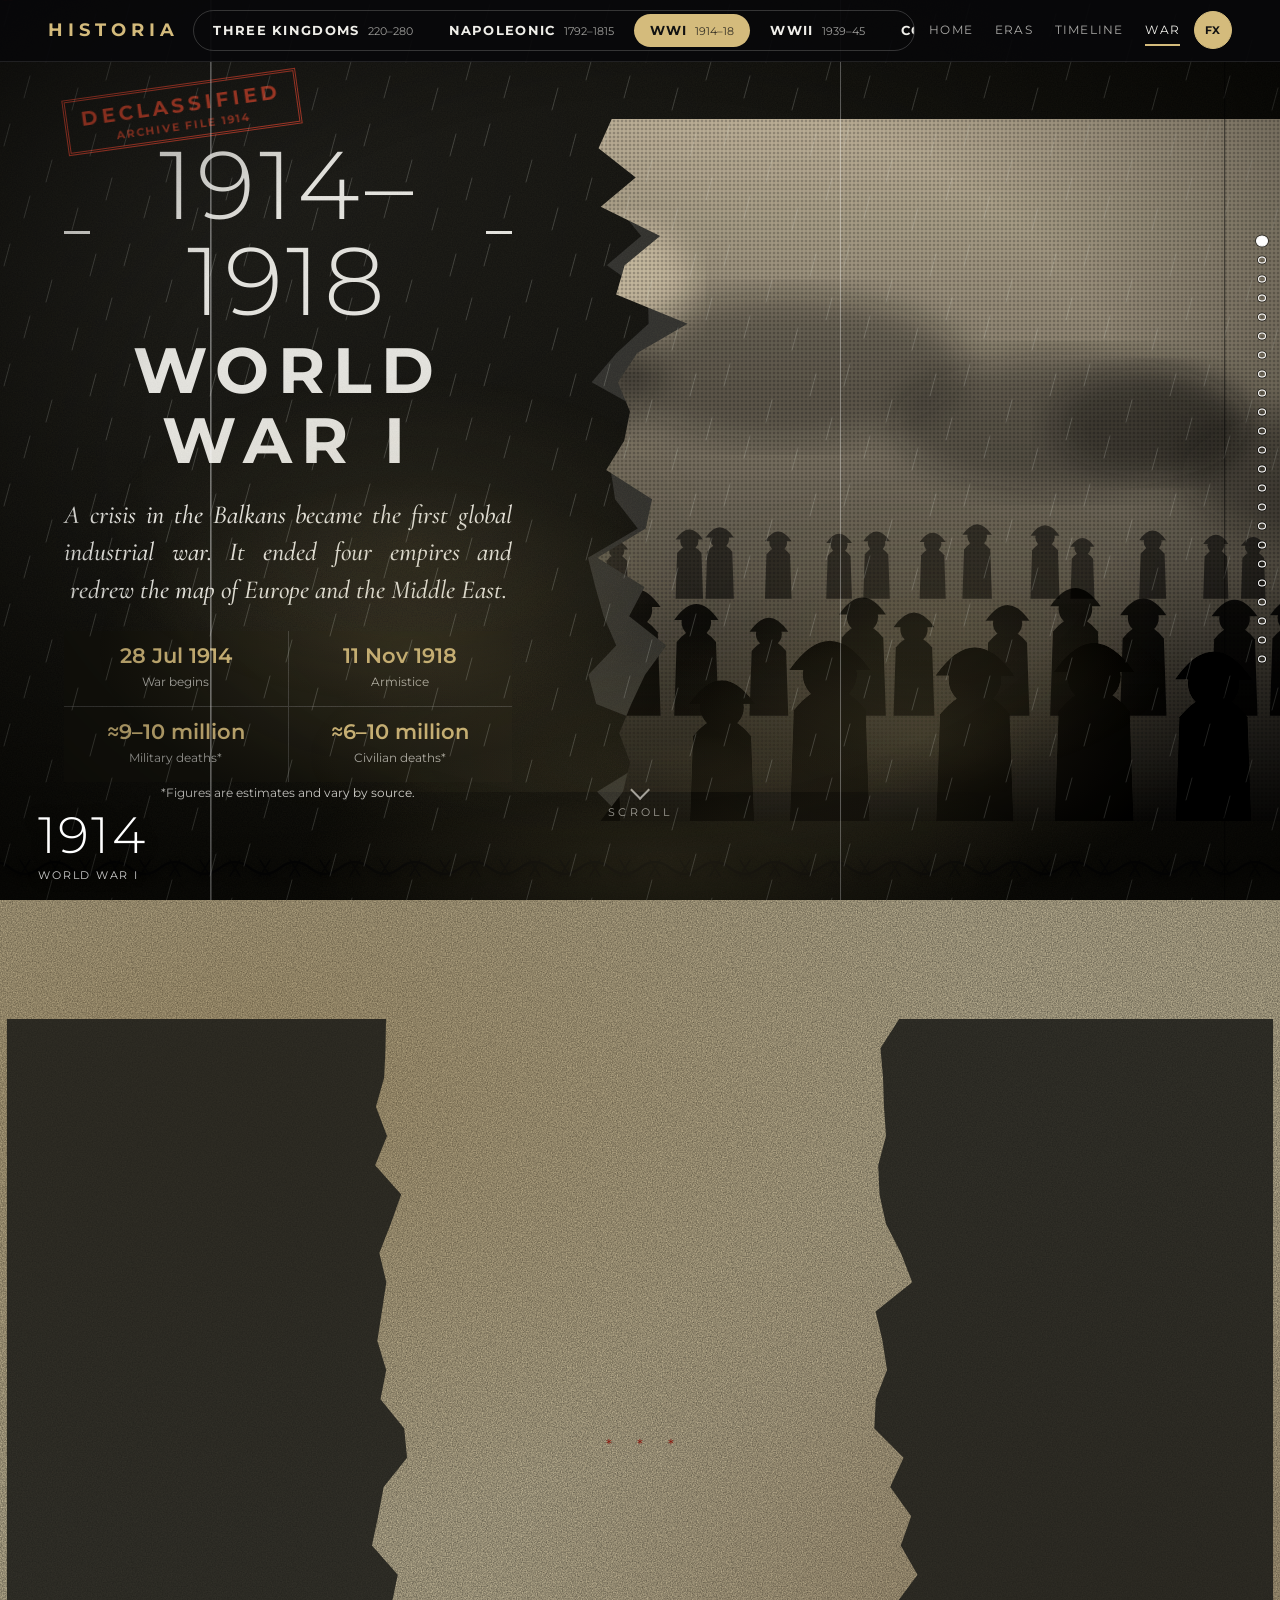
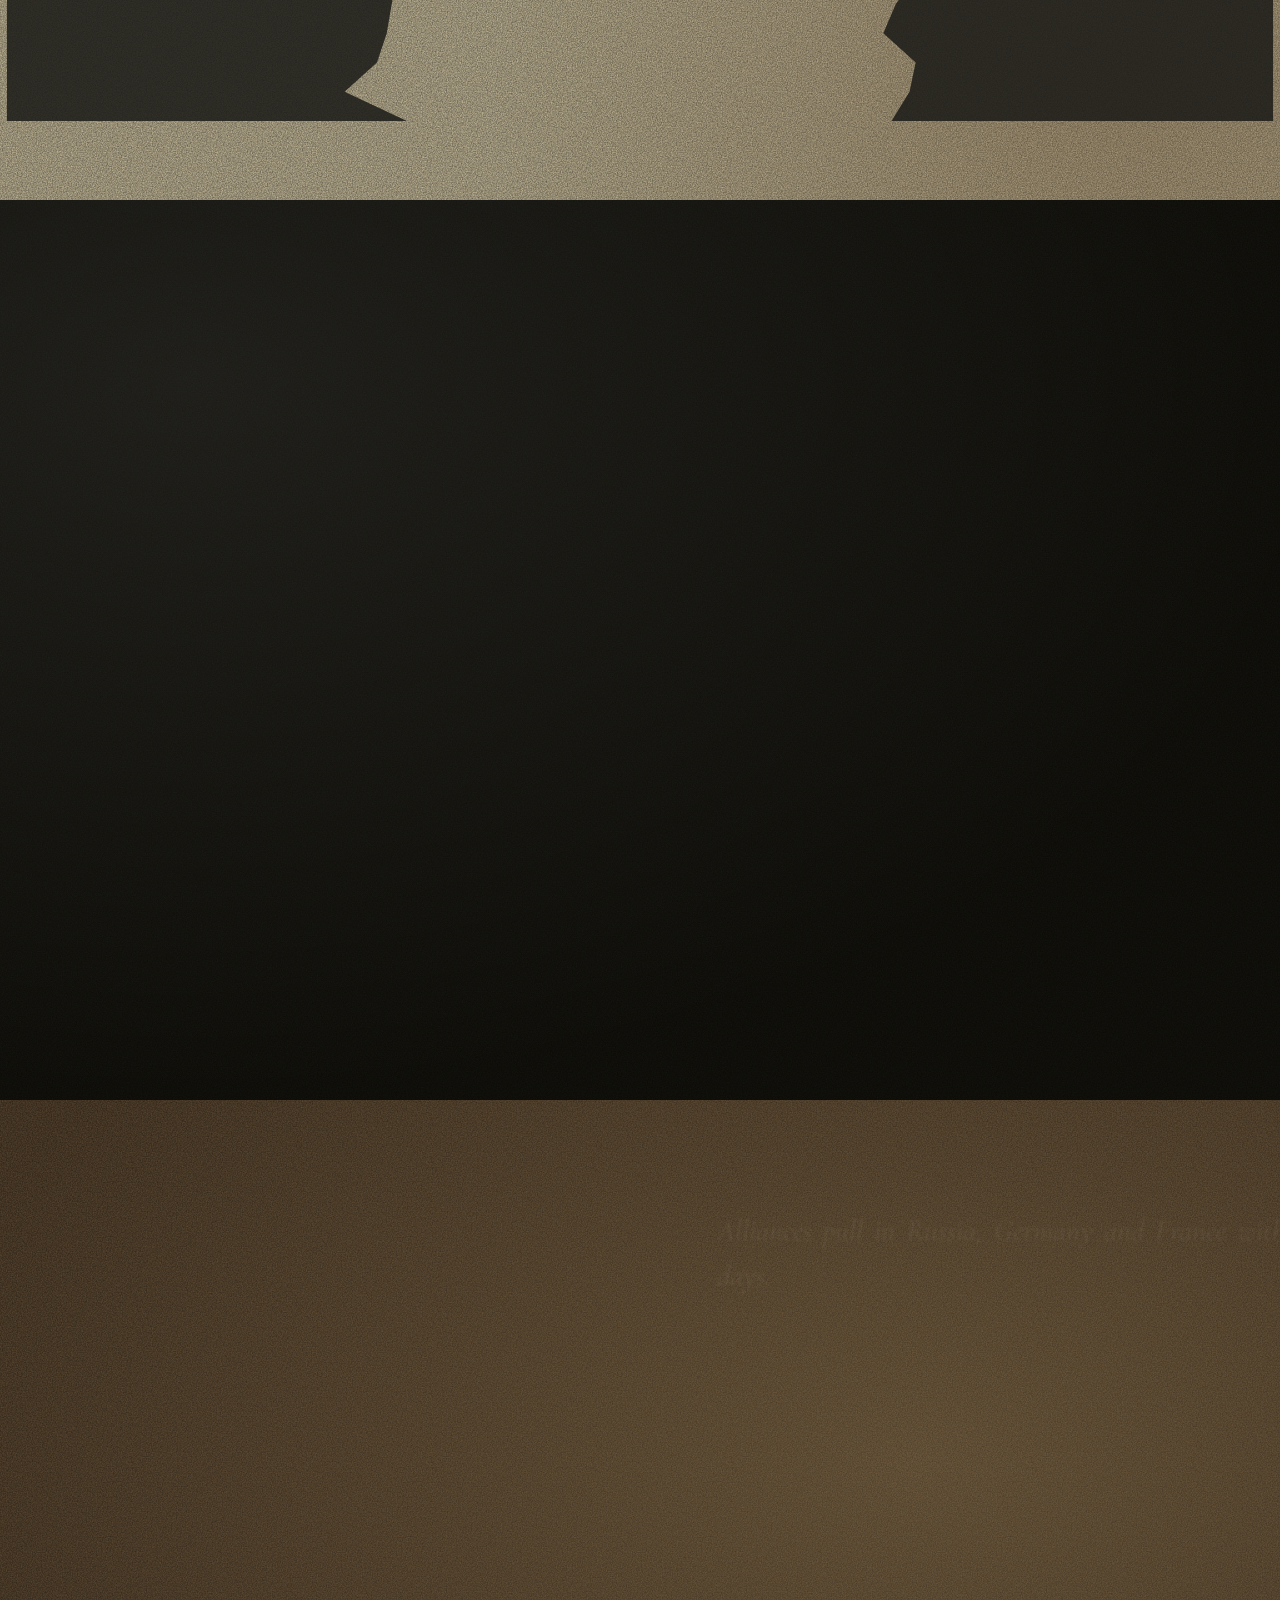
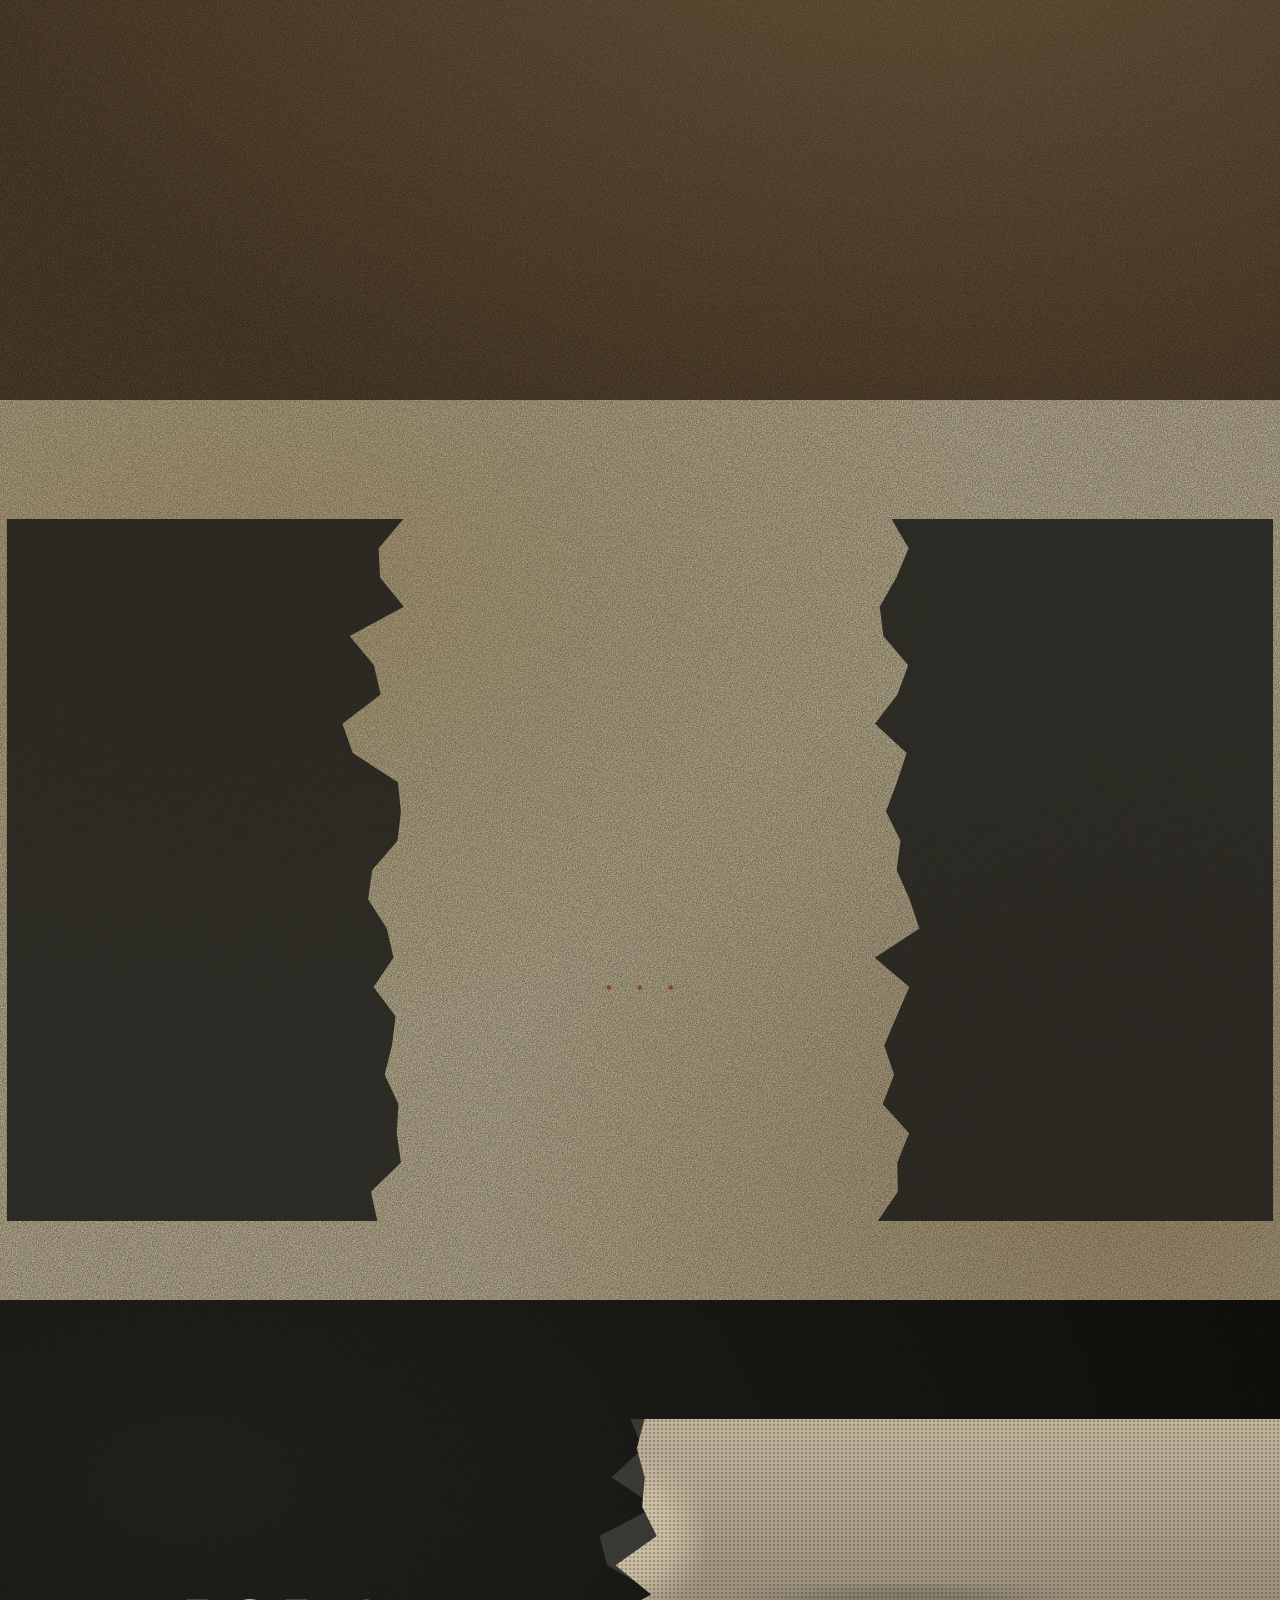
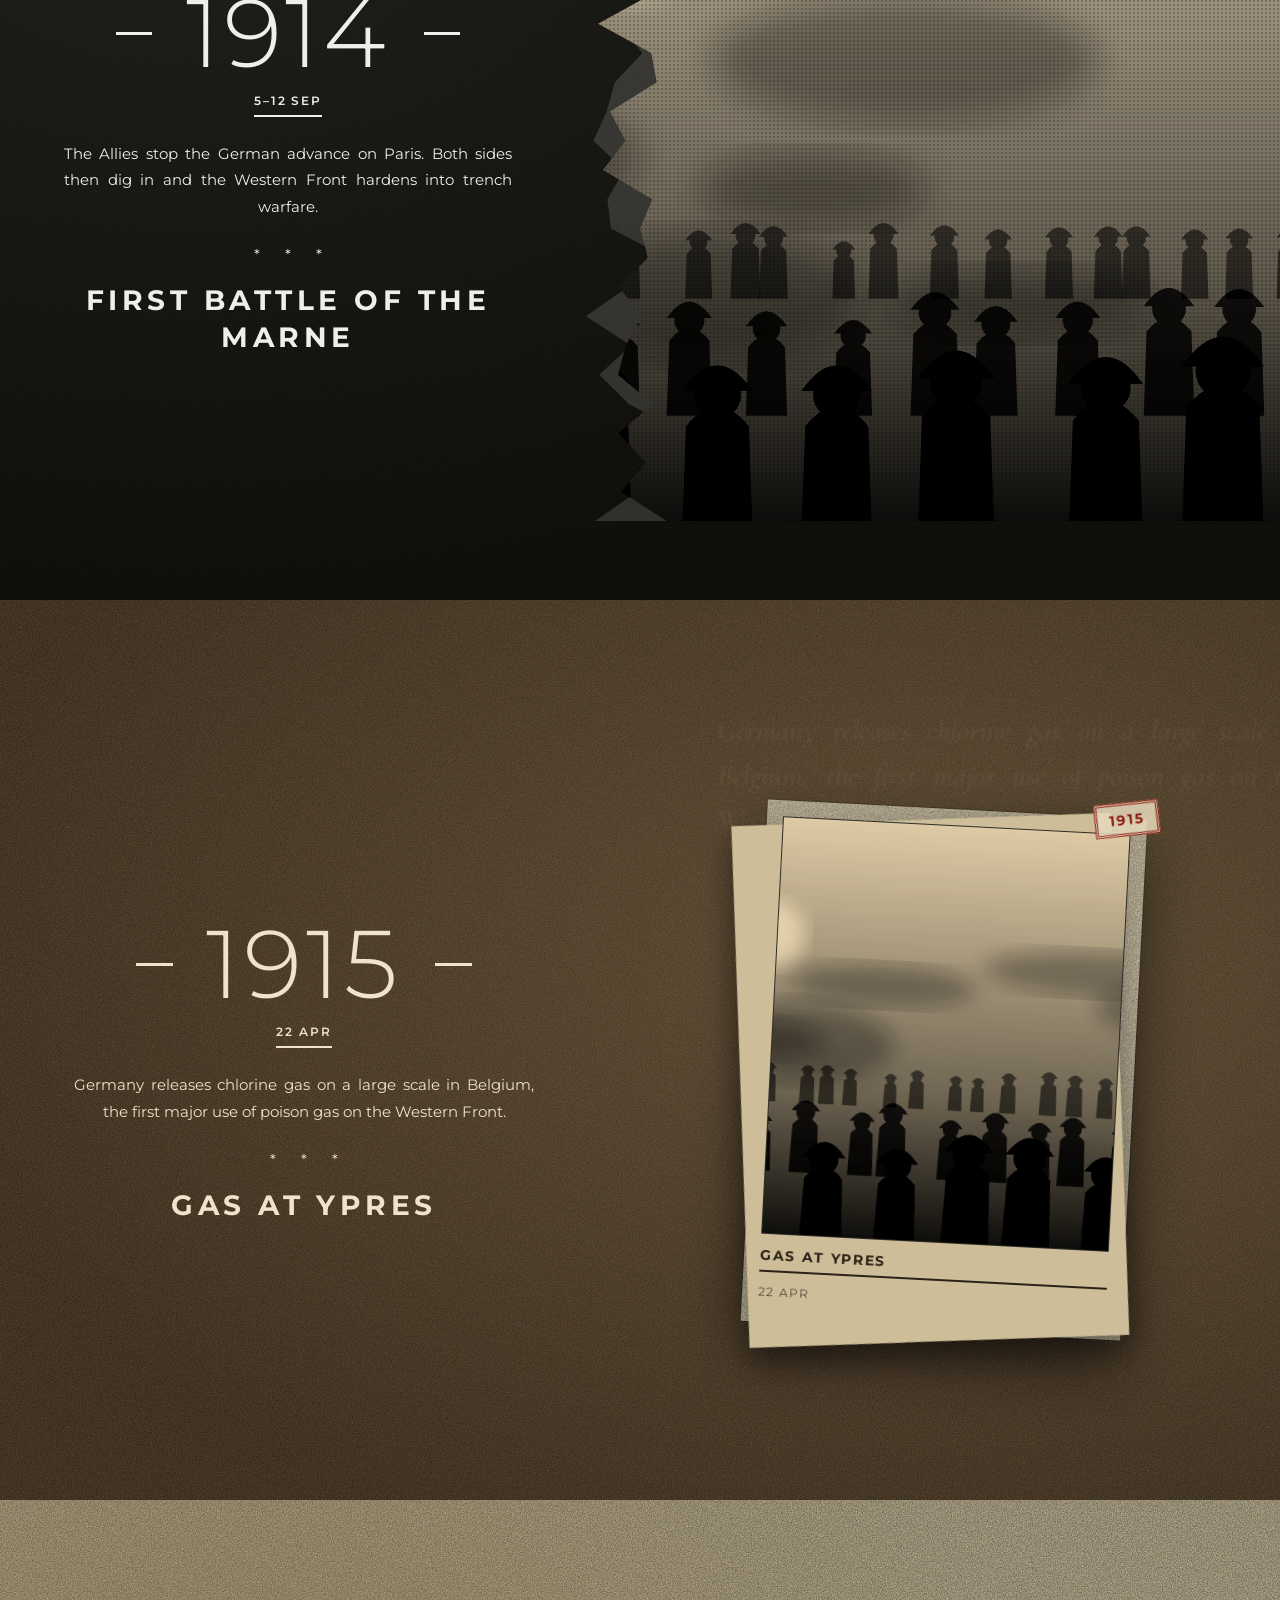
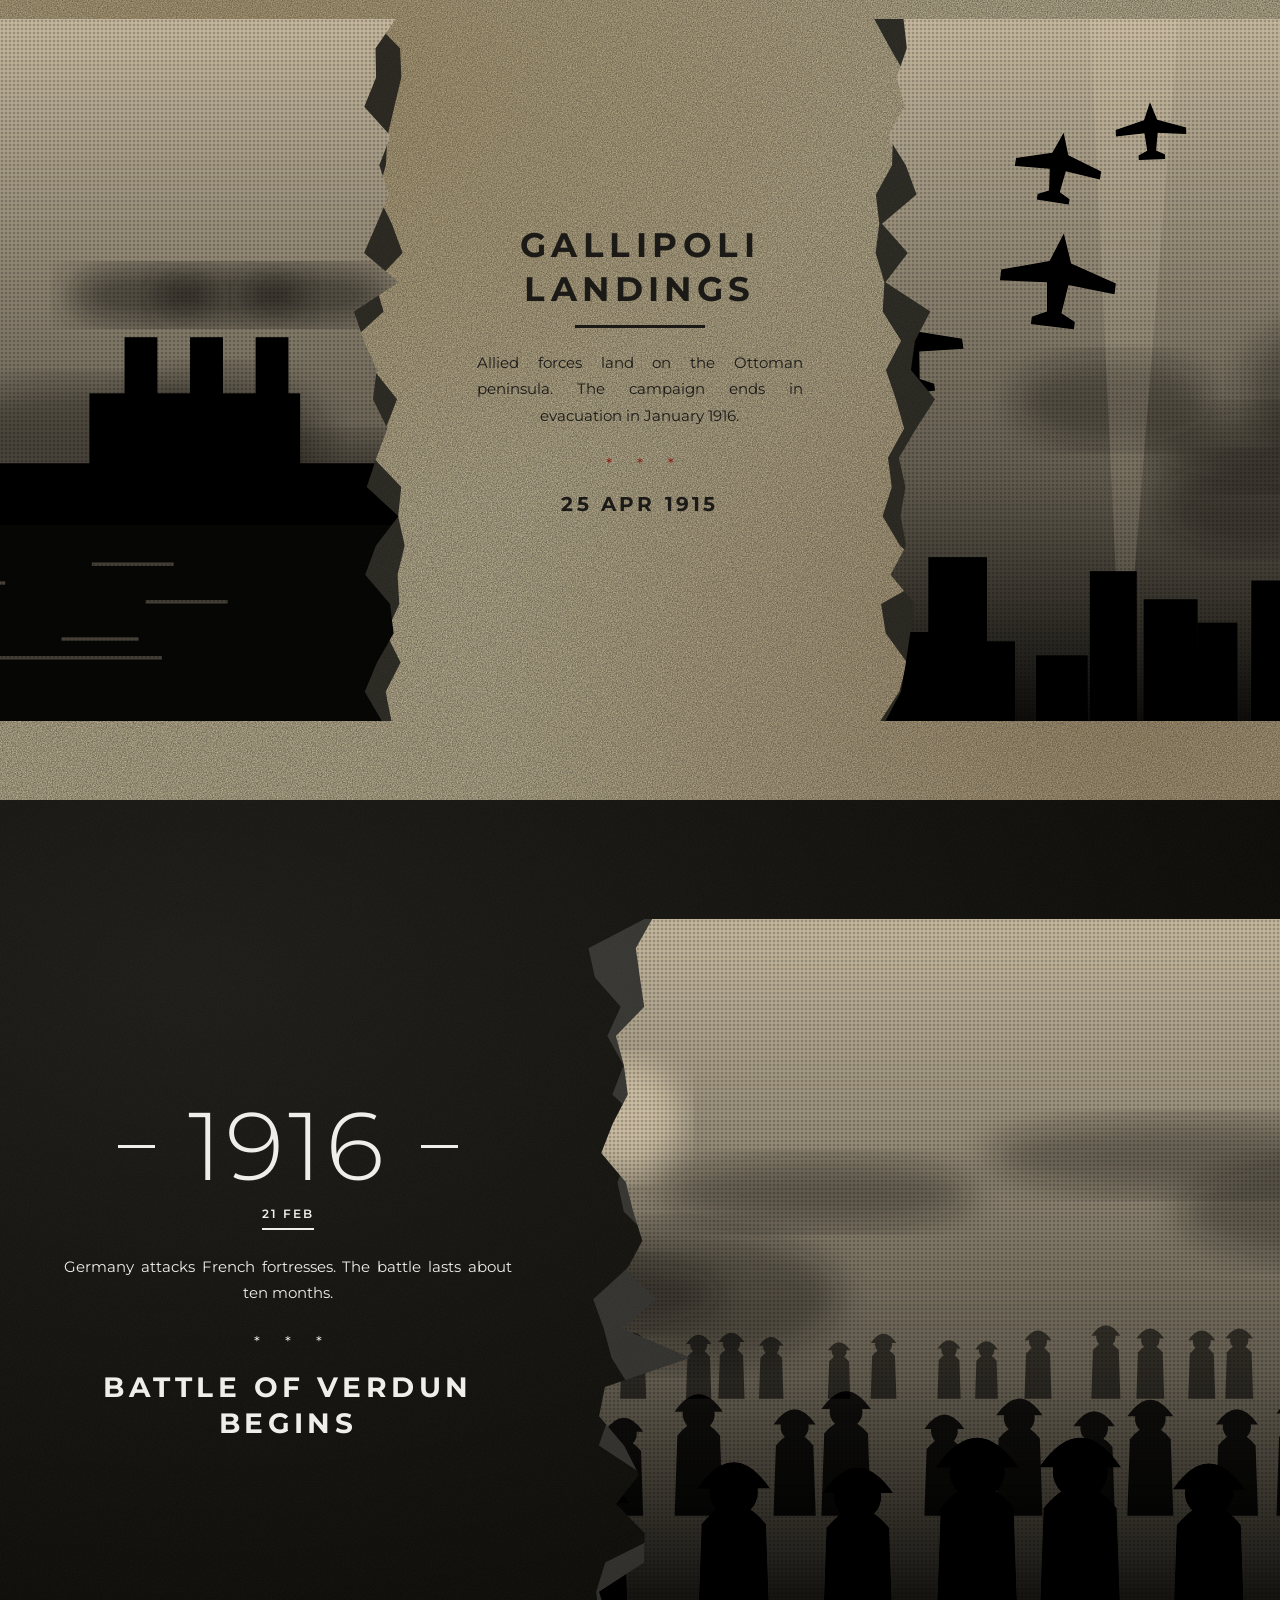
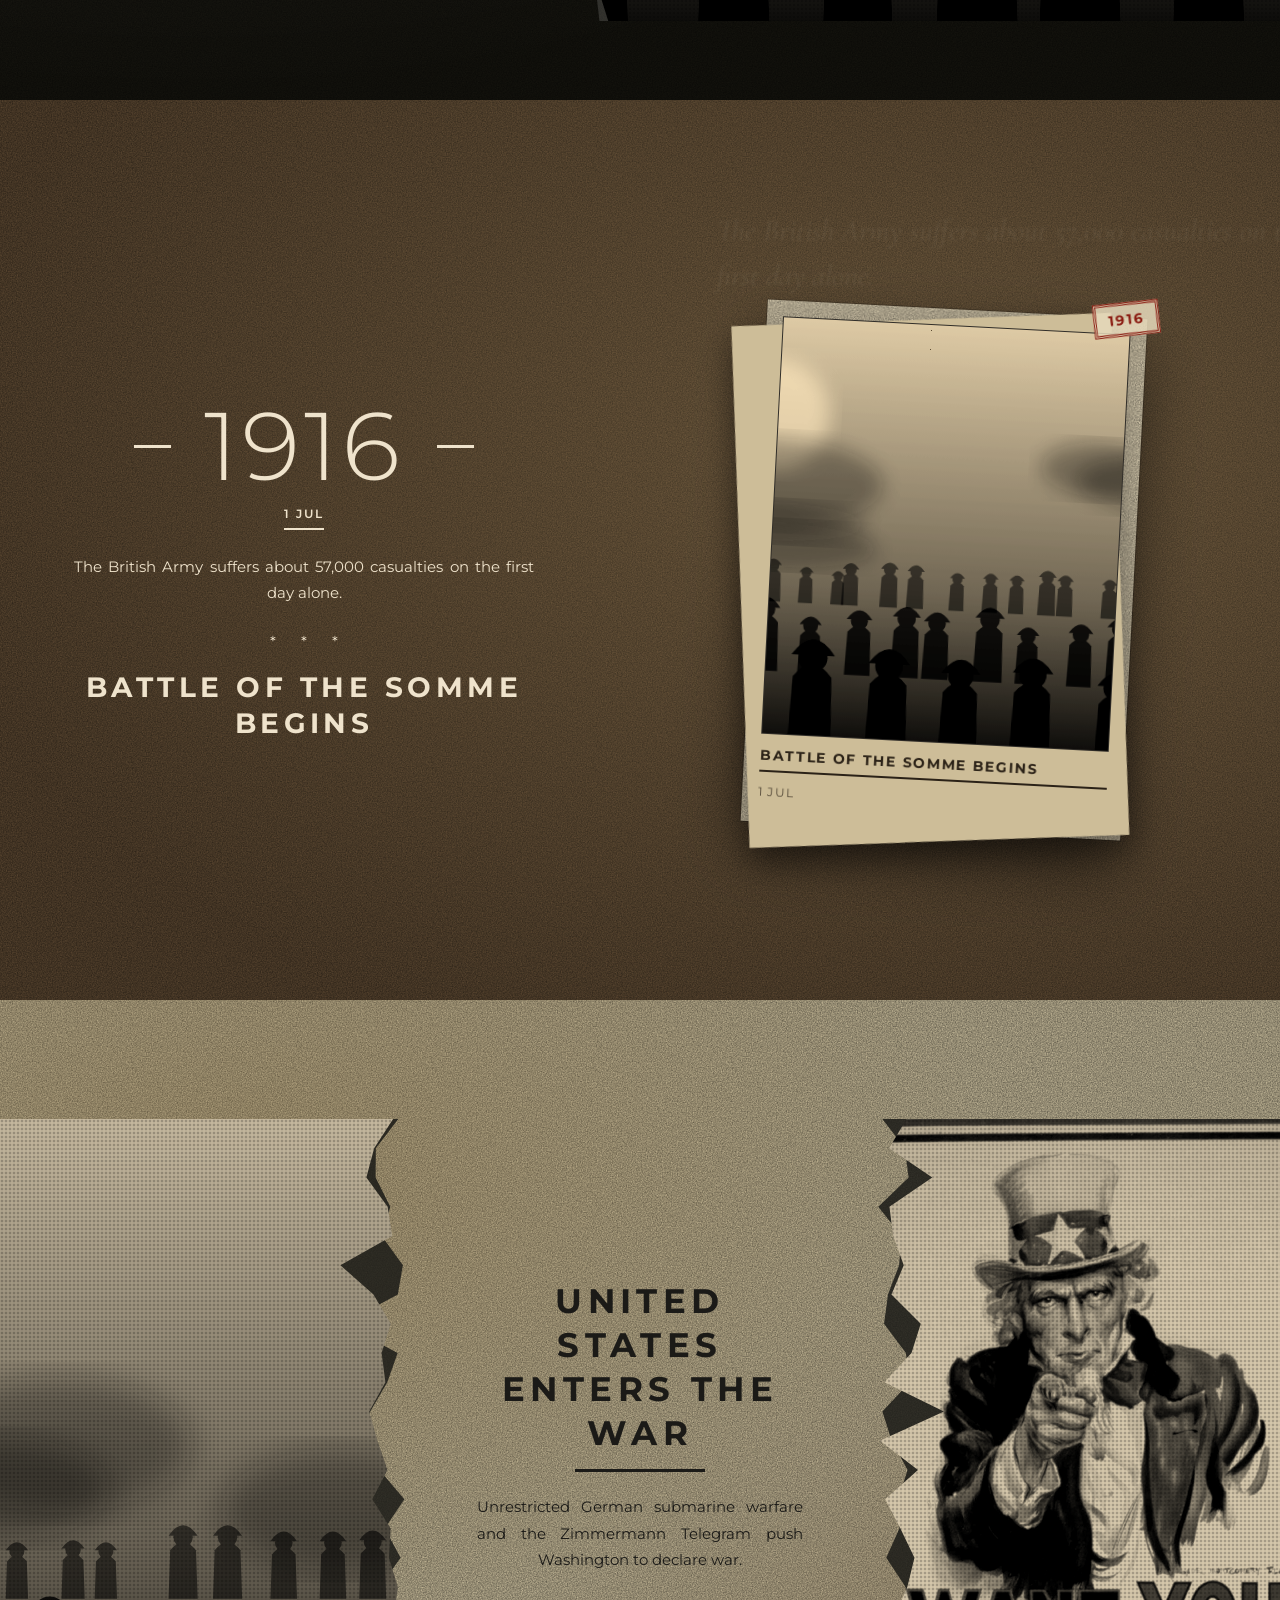
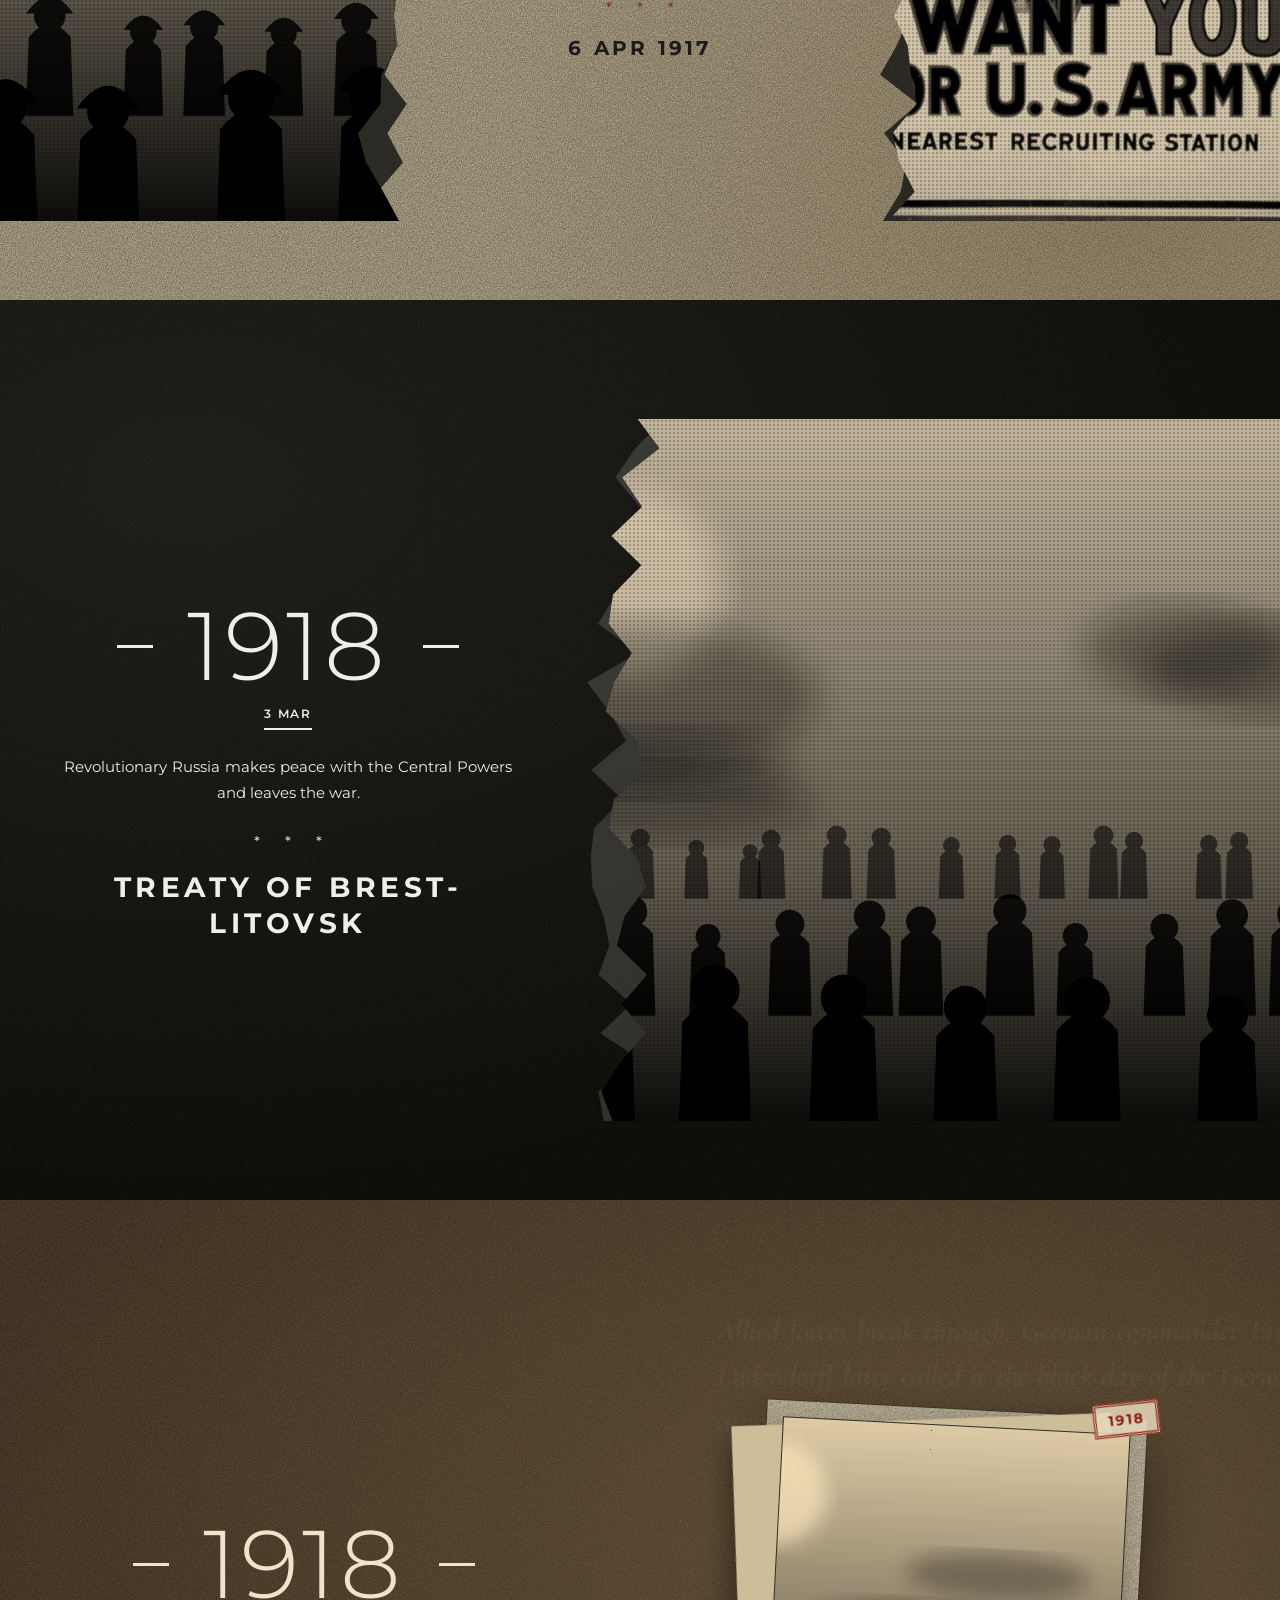
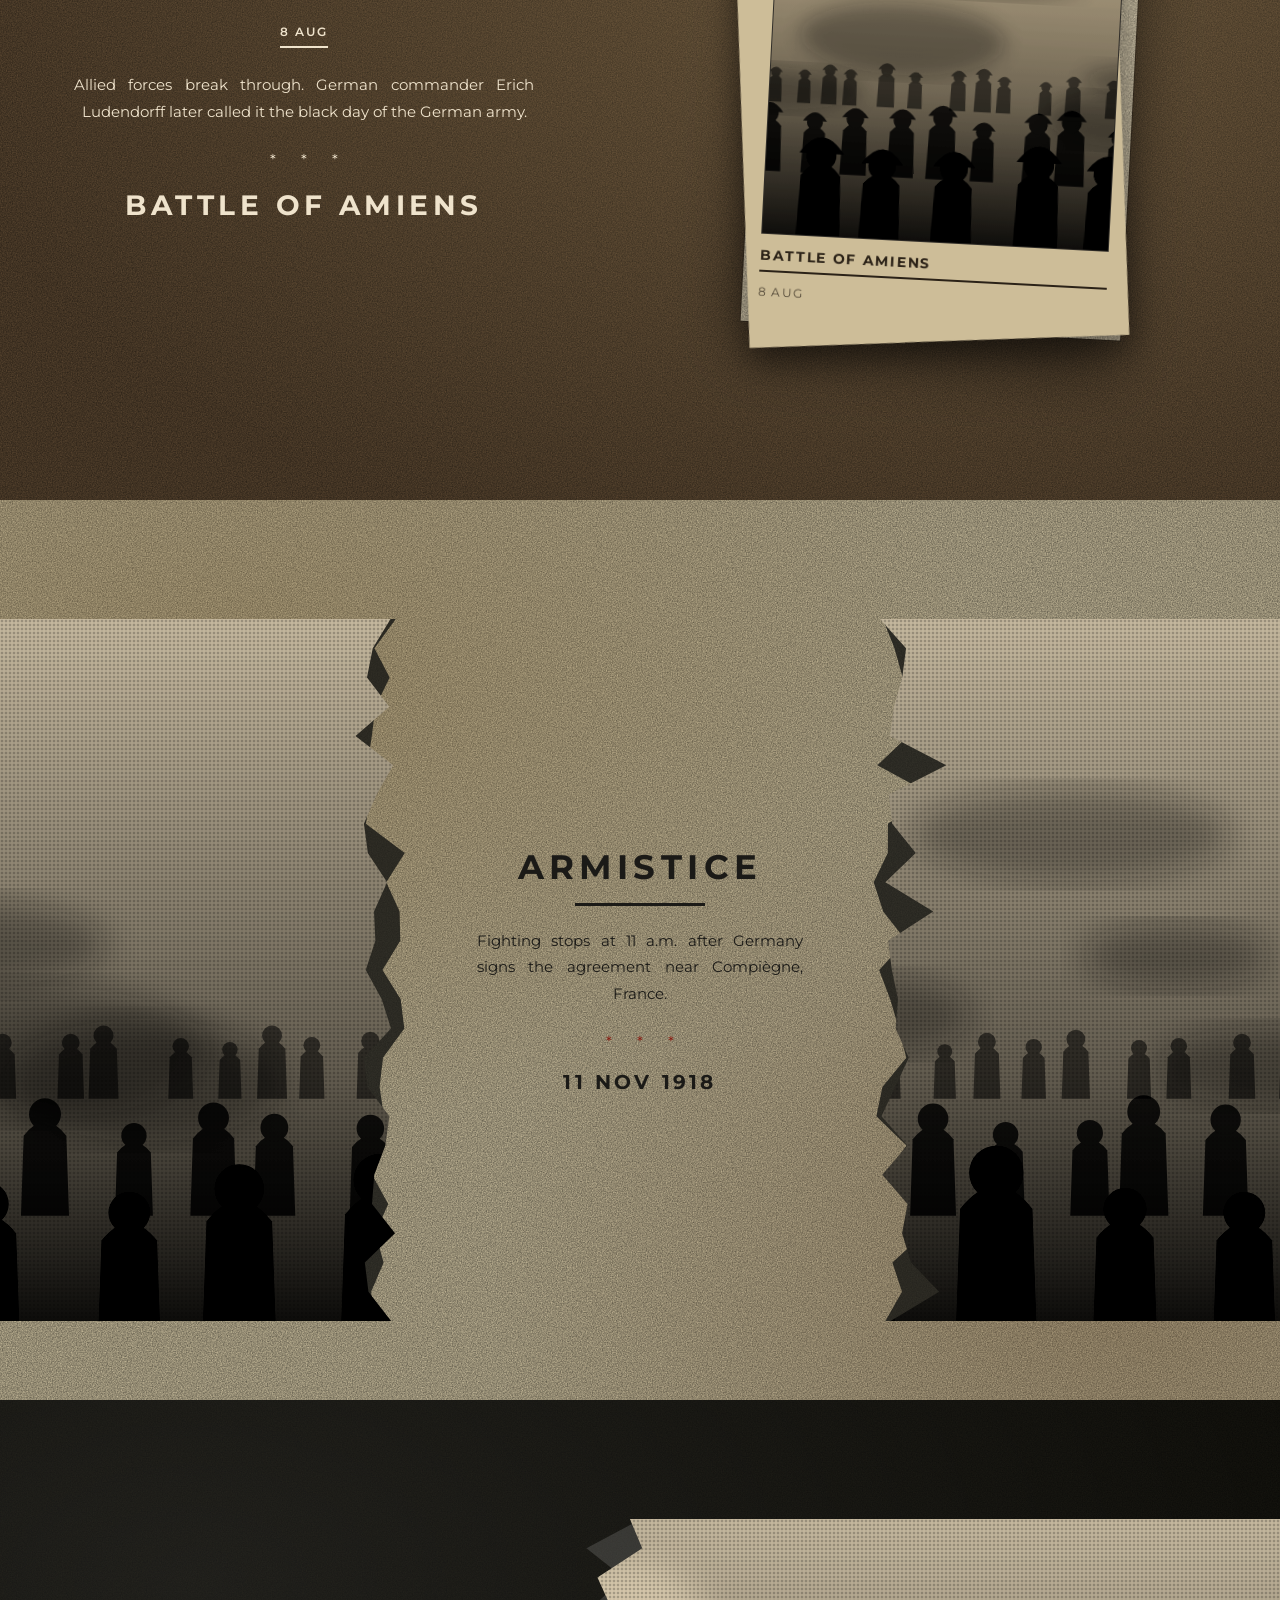
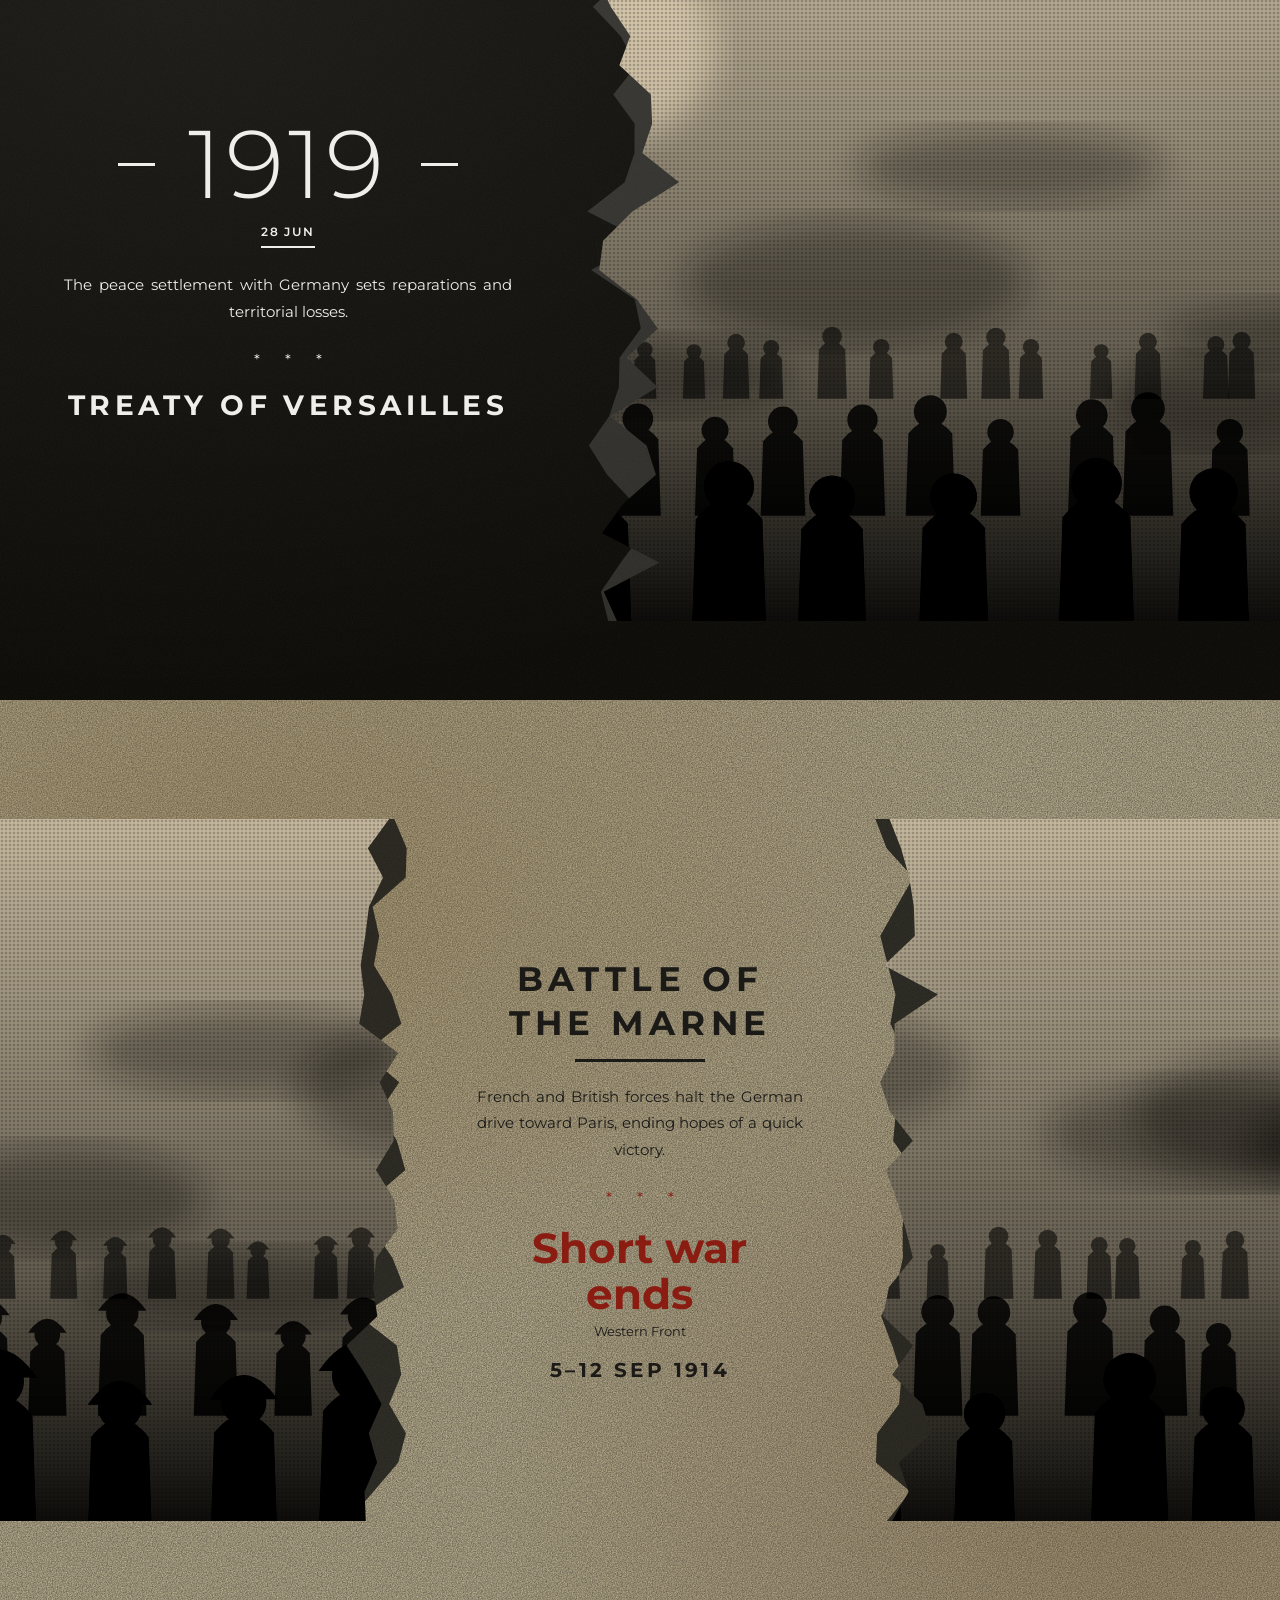
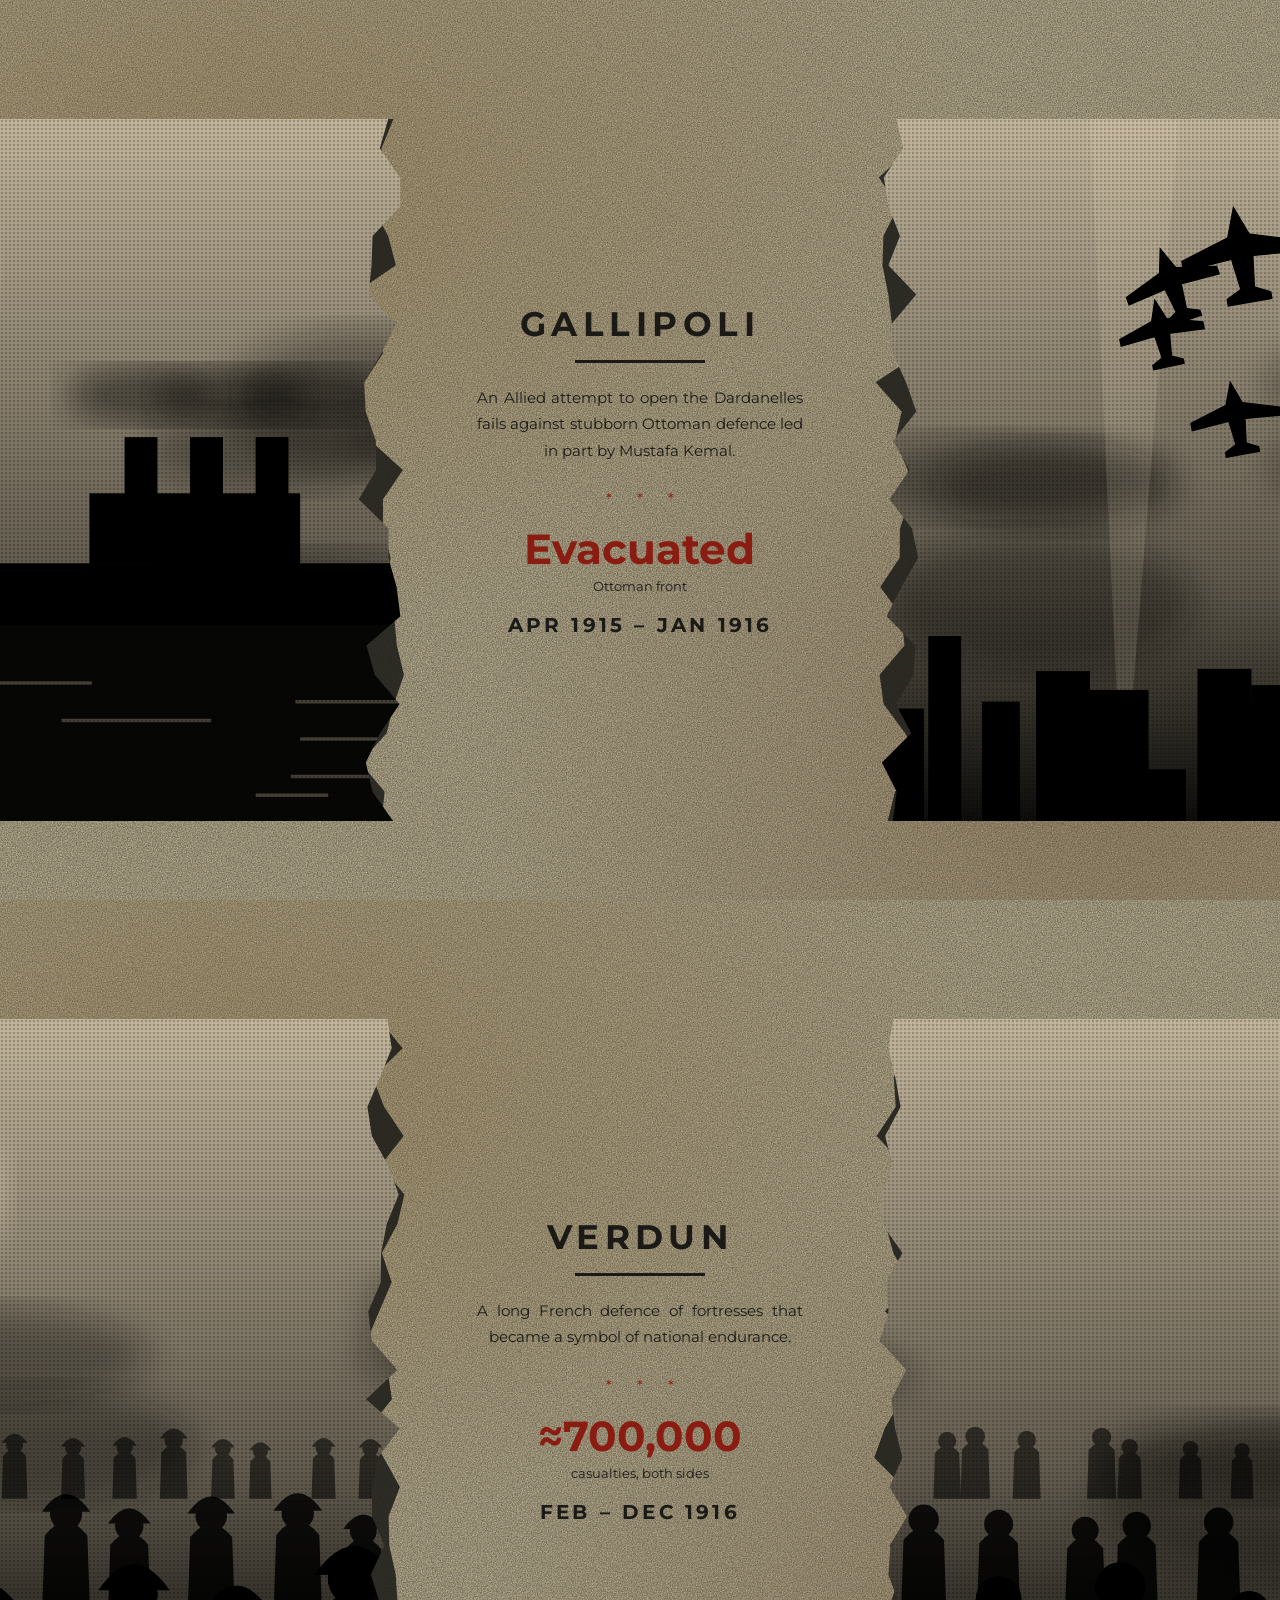
==== commit 950a5b22: "Add files via upload" ====
--- a/war.html
+++ b/war.html
@@ -5,7 +5,7 @@
 <meta name="viewport" content="width=device-width, initial-scale=1, viewport-fit=cover">
 <meta name="theme-color" content="#15140e">
 <title>War — HISTORIA</title>
-<meta name="description" content="The Napoleonic Wars, the World Wars and the Cold War as an archive documentary: timelines, battles, leaders and aftermath.">
+<meta name="description" content="The Three Kingdoms, the Napoleonic Wars, the World Wars and the Cold War as an archive documentary: timelines, battles, leaders and aftermath.">
 <link rel="preconnect" href="https://fonts.googleapis.com">
 <link rel="preconnect" href="https://fonts.gstatic.com" crossorigin>
 <link href="https://fonts.googleapis.com/css2?family=Montserrat:wght@300;400;500;600;700&display=swap" rel="stylesheet">
@@ -17,13 +17,16 @@
 <link rel="stylesheet" href="war-cold.css">
 <link href="https://fonts.googleapis.com/css2?family=Bodoni+Moda:ital,wght@0,500;0,700;1,500&family=IM+Fell+English:ital@0;1&family=IM+Fell+English+SC&family=Libre+Baskerville:ital,wght@0,400;0,700;1,400&display=swap" rel="stylesheet">
 <link rel="stylesheet" href="war-nap.css">
+<link href="https://fonts.googleapis.com/css2?family=Noto+Serif+SC:wght@400;600;700&family=Cormorant+Garamond:ital,wght@0,500;0,600;0,700;1,500;1,600&family=Lora:ital,wght@0,400;0,500;1,400&family=IBM+Plex+Mono:wght@400;500&display=swap" rel="stylesheet">
+<link rel="stylesheet" href="war-tk.css">
+<style>.tabs{max-width:100%;overflow-x:auto;scrollbar-width:none}.tabs::-webkit-scrollbar{display:none}.tabs button{flex:none;white-space:nowrap}@media(max-width:860px){.nav{min-width:0}.tabs{flex:1;min-width:0}}</style>
 </head>
 <body class="gated" data-war="ww1">
 <div id="gate" role="dialog" aria-label="Opening the war archive">
   <div class="gwrap">
     <div class="glight"></div>
     <div class="gdust" id="gdust"></div>
-    <div class="door gl"><div class="gt"><small>Restricted access</small><b>WAR</b><small>1792 &mdash; 1991</small></div></div>
+    <div class="door gl"><div class="gt"><small>Restricted access</small><b>WAR</b><small>AD 220 &mdash; 1991</small></div></div>
     <div class="door gr"><div class="gt"><small>Authorised personnel only</small><b>ARCHIVE</b><small>Historia &middot; Section W</small></div></div>
     <i class="gbar t"></i><i class="gbar b"></i>
     <div class="gwheel">
@@ -57,10 +60,11 @@
 <header class="nav">
   <a class="logo" href="index.html">HISTORIA</a>
   <div class="tabs" role="tablist" aria-label="Choose a war">
+    <button role="tab" data-k="tk" aria-selected="false"><b>THREE KINGDOMS</b><span>220–280</span></button>
+    <button role="tab" data-k="nw" aria-selected="false"><b>NAPOLEONIC</b><span>1792–1815</span></button>
     <button role="tab" data-k="ww1" aria-selected="true"><b>WWI</b><span>1914–18</span></button>
     <button role="tab" data-k="ww2" aria-selected="false"><b>WWII</b><span>1939–45</span></button>
     <button role="tab" data-k="cw" aria-selected="false"><b>COLD WAR</b><span>1947–91</span></button>
-    <button role="tab" data-k="nw" aria-selected="false"><b>NAPOLEONIC</b><span>1792–1815</span></button>
   </div>
   <nav aria-label="Site">
     <a href="index.html">Home</a>
@@ -77,7 +81,7 @@
 
 <footer>
   <a href="index.html">← Back to HISTORIA</a>
-  <p>© 2026 HISTORIA. Casualty figures are estimates and vary by source. Photos and portraits via Wikimedia Commons and Wikipedia: Imperial War Museums, Australian War Memorial, US Navy, US Army, US Coast Guard, US National Archives, Bundesarchiv (CC BY-SA 3.0 DE) and others. See each file’s page for its licence. Cold War and Napoleonic paintings, photos and portraits load from Wikipedia page images (licences on each file page). Map borders are simplified from Historical Basemaps by André Ourednik (GPL-3.0); front lines and troop positions are approximate.</p>
+  <p>© 2026 HISTORIA. Casualty figures are estimates and vary by source. Photos and portraits via Wikimedia Commons and Wikipedia: Imperial War Museums, Australian War Memorial, US Navy, US Army, US Coast Guard, US National Archives, Bundesarchiv (CC BY-SA 3.0 DE) and others. See each file’s page for its licence. Cold War, Napoleonic and Three Kingdoms paintings, photos and portraits load from Wikipedia page images (licences on each file page). Map borders are simplified from Historical Basemaps by André Ourednik (GPL-3.0); front lines and troop positions are approximate.</p>
 </footer>
 
 <script defer src="war-data.js"></script>
@@ -85,6 +89,8 @@
 <script defer src="war-cold.js"></script>
 <script defer src="war-nap-data.js"></script>
 <script defer src="war-nap.js"></script>
+<script defer src="war-tk-data.js"></script>
+<script defer src="war-tk.js"></script>
 <script defer src="war-geo.js"></script>
 <script defer src="war-geo-ww2.js"></script>
 <script defer src="war-map-data.js"></script>
--- a/war-tk.css
+++ b/war-tk.css
@@ -0,0 +1,7 @@
+/* HISTORIA – Three Kingdoms ink-wash archive. Every rule is scoped to body[data-war=tk]. */
+body[data-war=tk]{--ik:#211D19;--tm:#38251F;--rd:#8C302B;--gd:#C6A46A;--sk:#D9C9A5;--iv:#E9DFC9;--ab:#211D19;--hl:#C6A46A;--fh:"Cormorant Garamond","Noto Serif SC",Georgia,serif;--fb:Lora,"Noto Serif SC",Georgia,serif;--fm:"IBM Plex Mono",ui-monospace,monospace;background:var(--ik);color:var(--iv);font-family:var(--fb)}body[data-war=tk] .fxl,body[data-war=tk] .grain,body[data-war=tk] .fxbtn{display:none!important}body[data-war=tk] .nav{background:linear-gradient(#3a2a22,#241b17);border-bottom:2px solid var(--gd);box-shadow:0 1px 0 #000}body[data-war=tk] .logo{font-family:var(--fh);color:var(--gd)}body[data-war=tk] .nav nav{font-family:var(--fh);font-size:14px}body[data-war=tk] .tabs{border-color:var(--gd);border-radius:3px;background:#17130f}body[data-war=tk] .tabs button{border-radius:2px;font-family:var(--fh)}body[data-war=tk] .tabs button[aria-selected=true]{background:var(--gd);color:var(--ik)}body[data-war=tk] .hud{font-family:var(--fm);color:var(--gd)}body[data-war=tk] .tks{position:relative;padding:96px clamp(16px,5vw,72px) 80px;overflow:hidden;border-top:1px solid #000;background:repeating-linear-gradient(0deg,rgba(198,164,106,.035) 0 1px,transparent 1px 4px),repeating-linear-gradient(90deg,rgba(198,164,106,.03) 0 1px,transparent 1px 4px),radial-gradient(80% 60% at 20% 0,rgba(140,48,43,.12),transparent),linear-gradient(#262019,#211D19)}body[data-war=tk] .tk-w{position:relative;z-index:2;max-width:1200px;margin:0 auto}body[data-war=tk] .tk-mt{position:absolute;left:0;right:0;bottom:0;height:150px;color:rgba(120,96,72,.16);pointer-events:none;z-index:0}body[data-war=tk] .tk-mt svg{width:100%;height:100%;display:block}body[data-war=tk] .tk-hero{min-height:100svh;display:flex;flex-direction:column;justify-content:space-between;padding:0;background:radial-gradient(70% 60% at 50% 30%,#3b2f27,#211D19)}body[data-war=tk] .tk-land{position:absolute;inset:0;width:100%;height:100%;opacity:0;animation:tk-fd 4s 1s ease forwards}@keyframes tk-fd{to{opacity:1}}body[data-war=tk] .tk-bn{transform-box:fill-box;transform-origin:0 0;animation:tk-sw 4s ease-in-out infinite alternate}@keyframes tk-sw{from{transform:skewY(-3deg)}to{transform:skewY(3deg)}}body[data-war=tk] .tk-mist{position:absolute;left:-30%;width:160%;height:34%;border-radius:50%;background:radial-gradient(ellipse,rgba(233,223,201,.18),transparent 65%);filter:blur(24px);animation:tk-dr 60s linear infinite alternate;z-index:1;pointer-events:none}body[data-war=tk] .tk-mist.m1{bottom:18%}body[data-war=tk] .tk-mist.m2{bottom:36%;animation-duration:85s;opacity:.7}body[data-war=tk] .tk-mist.m3{bottom:2%;animation-duration:70s;opacity:.8}@keyframes tk-dr{to{transform:translateX(14%)}}body[data-war=tk] .tk-ht{padding:140px clamp(16px,5vw,72px) 30px;text-align:left}body[data-war=tk] .tk-eb{font:500 13px var(--fm);letter-spacing:.3em;color:var(--gd);margin-bottom:14px;opacity:0;animation:tk-up 1.2s 3s forwards}body[data-war=tk] .tk-ht h1{font:700 clamp(40px,8vw,112px)/1 var(--fh);letter-spacing:.06em;color:var(--iv);text-shadow:0 3px 24px rgba(0,0,0,.7)}body[data-war=tk] .tk-ht h1 span{display:inline-block;opacity:0;animation:tk-ink 2.4s calc(2.2s + var(--i)*.07s) ease-out forwards}@keyframes tk-ink{from{opacity:0;filter:blur(18px);transform:scale(1.35) translateY(-6px);letter-spacing:.3em}to{opacity:1;filter:none;transform:none}}@keyframes tk-up{from{opacity:0;transform:translateY(14px)}to{opacity:1;transform:none}}body[data-war=tk] .tk-sub{margin:14px 0 14px;font:italic 600 clamp(18px,2.4vw,28px) var(--fh);letter-spacing:.14em;text-transform:uppercase;color:var(--gd);opacity:0;animation:tk-up 1.4s 3.6s forwards}body[data-war=tk] .tk-lead{max-width:54ch;font-size:15px;line-height:1.85;color:#cdbfa3;margin-bottom:26px;opacity:0;animation:tk-up 1.4s 3.9s forwards}body[data-war=tk] .tk-btn{display:inline-flex;align-items:center;gap:14px;cursor:pointer;padding:10px 26px 10px 10px;color:var(--iv);background:linear-gradient(#4a352a,#2e211a);border:1px solid var(--gd);box-shadow:inset 0 0 0 3px #231813,inset 0 0 0 4px rgba(198,164,106,.4),0 8px 18px rgba(0,0,0,.5);font:600 14px var(--fh);letter-spacing:.2em;text-transform:uppercase;transition:transform .15s;opacity:0;animation:tk-up 1.4s 4.2s forwards}body[data-war=tk] .tk-btn:hover{background:linear-gradient(#5b4234,#3a2a21)}body[data-war=tk] .tk-btn:active{transform:translateY(2px)}body[data-war=tk] .tk-btn:hover .tk-seal{animation:tk-st .5s}@keyframes tk-st{40%{transform:scale(1.25) rotate(-4deg)}100%{transform:rotate(-4deg)}}body[data-war=tk] .tk-seal{display:inline-grid;place-items:center;flex:none;width:52px;height:52px;background:var(--rd);color:var(--iv);font:700 20px "Noto Serif SC",serif;border:2px solid #5d1f1b;box-shadow:inset 0 0 0 3px rgba(233,223,201,.22);transform:rotate(-4deg);letter-spacing:0}body[data-war=tk] .tk-seal.sm{width:34px;height:34px;font-size:13px}body[data-war=tk] .tk-seal b{font-weight:700}body[data-war=tk] .tk-nav{position:relative;z-index:3;display:flex;gap:6px;overflow-x:auto;padding:12px clamp(16px,5vw,72px) 22px;scrollbar-width:none;opacity:0;animation:tk-up 1.4s 4.6s forwards}body[data-war=tk] .tk-nav::-webkit-scrollbar{display:none}body[data-war=tk] .tk-nav button{flex:1 0 108px;cursor:pointer;padding:12px 8px;color:var(--iv);background:linear-gradient(#3b2a21,#251a15);border:1px solid rgba(198,164,106,.55);box-shadow:inset 0 0 0 2px #1d1511;display:flex;flex-direction:column;align-items:center;gap:4px;transition:transform .2s,background .2s}body[data-war=tk] .tk-nav button:hover{transform:translateY(-3px);background:linear-gradient(#4f372b,#2d2019)}body[data-war=tk] .tk-nav i{font:normal 600 18px "Noto Serif SC",serif;color:var(--rd);text-shadow:0 0 1px #000;filter:brightness(1.6)}body[data-war=tk] .tk-nav span{font:600 12px var(--fh);letter-spacing:.16em;text-transform:uppercase}body[data-war=tk] .tk-h{text-align:center;margin-bottom:38px}body[data-war=tk] .tk-no{font:500 12px var(--fm);letter-spacing:.3em;text-transform:uppercase;color:var(--gd)}body[data-war=tk] .tk-h h2{font:700 clamp(32px,5vw,58px)/1.1 var(--fh);letter-spacing:.03em;margin:8px 0}body[data-war=tk] .tk-h p{font:italic 500 21px var(--fh);color:#cdbfa3}body[data-war=tk] .tk-dv{display:flex;align-items:center;gap:14px;max-width:360px;margin:18px auto 0}body[data-war=tk] .tk-dv i{flex:1;height:1px;background:linear-gradient(90deg,transparent,var(--gd))}body[data-war=tk] .tk-dv i:last-child{transform:scaleX(-1)}body[data-war=tk] .tk-rv{opacity:0;transform:translateY(18px);transition:opacity .9s,transform .9s}body[data-war=tk] .tk-rv.vis{opacity:1;transform:none}body[data-war=tk] /* faction panels */
+.tk-fcs{display:grid;grid-template-columns:repeat(3,1fr);gap:18px}body[data-war=tk] .tk-fc{position:relative;overflow:hidden;cursor:pointer;text-align:left;padding:26px 22px 20px;color:var(--iv);border:1px solid rgba(198,164,106,.5);box-shadow:inset 0 0 0 4px rgba(0,0,0,.25),0 14px 30px rgba(0,0,0,.45);transition:transform .35s,box-shadow .35s;font:inherit}body[data-war=tk] .tk-fc.wei{background:linear-gradient(160deg,#2c3331,#1d2321 60%,#2a3c36)}body[data-war=tk] .tk-fc.shu{background:linear-gradient(160deg,#5a1f1c,#2a1411 60%,#6b4a22)}body[data-war=tk] .tk-fc.wu{background:linear-gradient(160deg,#4a3820,#1c2a20 60%,#2f4a3a)}body[data-war=tk] .tk-fc:hover{transform:translateY(-6px)}body[data-war=tk] .tk-fc.on{box-shadow:inset 0 0 0 2px var(--gd),0 18px 36px rgba(0,0,0,.55)}body[data-war=tk] .tk-ch{font:700 110px/1 "Noto Serif SC",serif;color:rgba(233,223,201,.1);position:absolute;right:10px;top:-6px;pointer-events:none}body[data-war=tk] .tk-fc small{font:500 11px var(--fm);letter-spacing:.2em;text-transform:uppercase;color:var(--gd)}body[data-war=tk] .tk-fc h3{font:700 44px/1.1 var(--fh);letter-spacing:.04em}body[data-war=tk] .tk-fc em{display:block;font:italic 500 18px var(--fh);color:#cdbfa3}body[data-war=tk] .tk-mm{margin:14px auto;width:min(150px,50%)}body[data-war=tk] .tk-mm svg{display:block;width:100%;filter:drop-shadow(0 4px 6px rgba(0,0,0,.5))}body[data-war=tk] .tk-fc b{font:600 12px var(--fh);letter-spacing:.2em;text-transform:uppercase;color:var(--gd)}body[data-war=tk] .tk-fd{margin-top:20px;border:1px solid rgba(198,164,106,.5);background:linear-gradient(#2d2219,#211a15);box-shadow:inset 0 0 0 4px rgba(0,0,0,.3)}body[data-war=tk] .tk-fd.on .tk-fdi{animation:tk-disp 1s ease-out}@keyframes tk-disp{from{opacity:0;filter:blur(14px);clip-path:circle(10% at 50% 50%)}to{opacity:1;filter:none;clip-path:circle(80% at 50% 50%)}}body[data-war=tk] .tk-fdi{padding:26px 28px;display:grid;grid-template-columns:minmax(0,1fr) minmax(0,1.3fr);gap:10px 30px;align-items:start}body[data-war=tk] .tk-fdh{display:flex;align-items:center;gap:16px;grid-column:1/-1}body[data-war=tk] .tk-fdh .tk-ch{position:static;font-size:64px;color:var(--gd)}body[data-war=tk] .tk-fdh small{font:500 12px var(--fm);letter-spacing:.2em;color:var(--gd)}body[data-war=tk] .tk-fdh h3{font:700 36px var(--fh)}body[data-war=tk] .tk-fd.shu .tk-fdh h3{color:#e3b8a8}body[data-war=tk] .tk-fd.wei .tk-fdh h3{color:#a8cdbd}body[data-war=tk] .tk-fd.wu .tk-fdh h3{color:#e0c58f}body[data-war=tk] .tk-fd dt,body[data-war=tk] .tk-bb dt{font:500 11px var(--fm);letter-spacing:.16em;text-transform:uppercase;color:var(--gd);margin-top:10px}body[data-war=tk] .tk-fd dd,body[data-war=tk] .tk-bb dd{margin:1px 0 0;font-size:14px;line-height:1.55}body[data-war=tk] .tk-fdi p{font-size:15px;line-height:1.8;color:#d9ccb2}body[data-war=tk] /* frames,body[data-war=tk] scrolls,body[data-war=tk] seals */
+.tk-fr{position:relative;padding:10px;background:linear-gradient(135deg,#d9c9a5,#b9a47a);box-shadow:0 16px 34px rgba(0,0,0,.55),inset 0 0 0 1px rgba(0,0,0,.35)}body[data-war=tk] .tk-fr::after{content:"";position:absolute;inset:10px;border:1px solid rgba(33,29,25,.6);pointer-events:none}body[data-war=tk] .tk-ph{position:relative;aspect-ratio:4/3;overflow:hidden;background:radial-gradient(#3a2f26,#1c1814)}body[data-war=tk] .tk-ph i{position:absolute;inset:0;background:center 25%/cover;filter:sepia(.45) saturate(.8) contrast(1.05);opacity:0;transition:opacity 1s,transform 1.4s}body[data-war=tk] .tk-ph.pic i{opacity:1}body[data-war=tk] .tk-fr:hover .tk-ph i{transform:scale(1.06)}body[data-war=tk] .tk-ph::after{content:"";position:absolute;inset:0;box-shadow:inset 0 0 60px rgba(33,29,25,.7);pointer-events:none}body[data-war=tk] .tk-ph.none::before{content:"";position:absolute;inset:0;opacity:.45;background:center bottom/100% no-repeat url("data:image/svg+xml,%3Csvg xmlns='http://www.w3.org/2000/svg' viewBox='0 0 400 200' preserveAspectRatio='none'%3E%3Cpath d='M0 200V120L60 60L110 110L170 30L240 100L300 50L360 100L400 70V200Z' fill='%23C6A46A' opacity='.35'/%3E%3Cpath d='M0 200V150L80 110L150 150L230 100L320 150L400 120V200Z' fill='%23C6A46A' opacity='.5'/%3E%3C/svg%3E")}body[data-war=tk] .tk-wide{aspect-ratio:16/10}body[data-war=tk] .tk-tall{aspect-ratio:3/4}body[data-war=tk] .tk-fr .tk-seal{position:absolute;right:18px;bottom:18px;z-index:3}body[data-war=tk] .tk-hs{position:relative;margin:0 auto}body[data-war=tk] .tk-rl{display:block;height:20px;margin:0 -10px;border-radius:10px;background:linear-gradient(#3a2418,#8a5a3c 45%,#38251F);box-shadow:0 4px 8px rgba(0,0,0,.5);position:relative;z-index:2}body[data-war=tk] .tk-pp{position:relative;padding:26px 30px 34px;background:var(--n),var(--sk);color:#2a2118;box-shadow:inset 0 0 40px rgba(110,80,40,.3),0 10px 20px rgba(0,0,0,.4)}body[data-war=tk] .tk-pp small{font:500 12px var(--fm);letter-spacing:.16em;text-transform:uppercase;color:var(--rd)}body[data-war=tk] .tk-pp h3{font:700 clamp(24px,3vw,34px)/1.15 var(--fh);margin:6px 0 10px}body[data-war=tk] .tk-pp p{font-size:15px;line-height:1.8}body[data-war=tk] .tk-pp .tk-seal{position:absolute;right:20px;bottom:14px}body[data-war=tk] .tk-un .tk-pp{animation:tk-unr .9s ease-out;transform-origin:top}body[data-war=tk] .tk-un .tk-rl:last-child{animation:tk-rd .9s ease-out}@keyframes tk-unr{from{clip-path:inset(0 0 100% 0)}to{clip-path:inset(0)}}@keyframes tk-rd{from{transform:translateY(-90px);opacity:.4}to{transform:none;opacity:1}}body[data-war=tk] .tk-ch2{display:grid;grid-template-columns:minmax(0,1fr) minmax(0,1fr);gap:clamp(20px,4vw,56px);align-items:center;margin-bottom:50px}body[data-war=tk] .tk-ch2.rev .tk-fr{order:2}body[data-war=tk] .tk-bam{display:flex;gap:10px;overflow-x:auto;padding:10px 4px 18px;scroll-snap-type:x proximity;scrollbar-width:thin}body[data-war=tk] .tk-bam button{flex:none;width:104px;height:200px;cursor:pointer;scroll-snap-align:center;display:flex;flex-direction:column;align-items:center;gap:8px;padding:14px 8px;color:#2a2118;border:1px solid #5a4a24;border-bottom:7px solid var(--k);background:repeating-linear-gradient(180deg,transparent 0 62px,rgba(60,50,20,.35) 62px 64px),linear-gradient(90deg,#9a8a52,#d6c585 45%,#9a8a52);box-shadow:0 8px 14px rgba(0,0,0,.45);transition:transform .25s}body[data-war=tk] .tk-bam button b{font:700 26px var(--fh)}body[data-war=tk] .tk-bam button span{font:600 12px/1.3 var(--fb)}body[data-war=tk] .tk-bam button:hover{transform:translateY(-6px)}body[data-war=tk] .tk-bam button[aria-selected=true]{transform:translateY(-10px);outline:2px solid var(--rd);outline-offset:2px}body[data-war=tk] #tk-ev{max-width:760px;margin:10px auto 0}body[data-war=tk] .tk-g{display:grid;grid-template-columns:repeat(auto-fill,minmax(min(100%,430px),1fr));gap:34px}body[data-war=tk] .tk-g3{display:grid;grid-template-columns:repeat(auto-fill,minmax(min(100%,270px),1fr));gap:28px}body[data-war=tk] .tk-hang .tk-rl{margin:0 4px}body[data-war=tk] .tk-hang .tk-fr{margin:-2px 0}body[data-war=tk] .tk-bb{margin-top:16px;padding:20px 22px;background:var(--n),var(--sk);color:#2a2118;box-shadow:0 10px 22px rgba(0,0,0,.4);border:1px solid #8a7347}body[data-war=tk] .tk-bb small{font:500 11px var(--fm);letter-spacing:.14em;text-transform:uppercase;color:var(--rd)}body[data-war=tk] .tk-bb h3{font:700 28px var(--fh);margin:4px 0 8px}body[data-war=tk] .tk-bb dt{color:var(--rd)}body[data-war=tk] .tk-bb p{font-size:14px;line-height:1.7;margin-top:12px;padding-top:10px;border-top:1px solid rgba(110,80,40,.35)}body[data-war=tk] .tk-cp{position:relative;border-top:5px solid var(--c,var(--gd))}body[data-war=tk] .tk-cp.wei{--c:#6f9c8a}body[data-war=tk] .tk-cp.shu{--c:#8C302B}body[data-war=tk] .tk-cp.wu{--c:#b98a4a}body[data-war=tk] .tk-pl{margin:12px auto 0;padding:10px 12px;text-align:center;background:linear-gradient(#d9c9a5,#b9a47a);color:#2a2118;border:1px solid #5a4a24}body[data-war=tk] .tk-pl h3{font:700 22px var(--fh)}body[data-war=tk] .tk-pl small{display:block;font:500 11px var(--fm);letter-spacing:.06em}body[data-war=tk] .tk-pl em{font:500 12px var(--fm);font-style:normal;color:var(--rd)}body[data-war=tk] .tk-cp>p{margin-top:12px;font-size:14px;line-height:1.7;color:#cdbfa3;text-align:center}body[data-war=tk] /* map */
+.tk-map{display:grid;grid-template-columns:minmax(0,1.1fr) minmax(0,.9fr);grid-template-areas:"lg lg" "mw pn";gap:18px}body[data-war=tk] .tk-lg{grid-area:lg;display:flex;flex-wrap:wrap;gap:8px}body[data-war=tk] .tk-mw{grid-area:mw;position:relative;padding:12px;background:linear-gradient(135deg,#d9c9a5,#a78f5c);box-shadow:0 16px 34px rgba(0,0,0,.55)}body[data-war=tk] .tk-lg button{cursor:pointer;display:flex;align-items:center;gap:8px;min-height:44px;padding:8px 14px;color:var(--iv);background:linear-gradient(#3b2a21,#251a15);border:1px solid rgba(198,164,106,.6);font:600 13px var(--fh);letter-spacing:.14em;text-transform:uppercase}body[data-war=tk] .tk-lg button i{width:12px;height:12px;background:var(--gd);border:1px solid #000}body[data-war=tk] .tk-lg button[aria-pressed=false]{opacity:.45}body[data-war=tk] .tk-mw svg{display:block;width:100%;height:auto;border:1px solid #2a2118}body[data-war=tk] .tk-cm2{position:absolute;left:24px;bottom:22px;padding:4px 10px;font:italic 14px var(--fh);color:#2a2118;background:rgba(230,216,178,.9);border:1px solid #2a2118}body[data-war=tk] .tk-mk{cursor:pointer}body[data-war=tk] .tk-mk.on rect:first-of-type{stroke:#C6A46A}body[data-war=tk] .tk-pn{grid-area:pn;align-self:start;padding:24px 26px;background:var(--n),var(--sk);color:#2a2118;box-shadow:0 12px 26px rgba(0,0,0,.45);border:1px solid #8a7347}body[data-war=tk] .tk-pn small{font:500 12px var(--fm);letter-spacing:.16em;text-transform:uppercase;color:var(--rd)}body[data-war=tk] .tk-pn h3{font:700 30px var(--fh);margin:6px 0}body[data-war=tk] .tk-pn p{font-size:15px;line-height:1.75}body[data-war=tk] .tk-mc{padding:22px;text-align:center;background:linear-gradient(#34261d,#241a15);border:1px solid rgba(198,164,106,.45);box-shadow:inset 0 0 0 3px rgba(0,0,0,.3),0 12px 24px rgba(0,0,0,.4)}body[data-war=tk] .tk-dg{color:var(--gd);margin-bottom:10px}body[data-war=tk] .tk-dg svg{width:130px;height:76px}body[data-war=tk] .tk-mc h3{font:700 24px var(--fh);color:var(--iv);margin-bottom:6px}body[data-war=tk] .tk-mc p{font-size:14px;line-height:1.7;color:#cdbfa3;text-align:left}body[data-war=tk] .tk-lt{list-style:none;padding:0;margin:0 auto 34px;max-width:780px;border-left:2px solid var(--rd)}body[data-war=tk] .tk-lt li{position:relative;display:flex;gap:20px;padding:12px 0 12px 26px}body[data-war=tk] .tk-lt li::before{content:"";position:absolute;left:-8px;top:20px;width:14px;height:14px;background:var(--ik);border:2px solid var(--gd);transform:rotate(45deg)}body[data-war=tk] .tk-lt b{font:600 17px var(--fm);color:var(--gd);min-width:5.4em}body[data-war=tk] .tk-lt h3{font:700 22px var(--fh)}body[data-war=tk] .tk-lt p{font-size:14px;color:#cdbfa3;line-height:1.6}body[data-war=tk] .tk-ft{max-width:860px;margin:0 auto}body[data-war=tk] .tk-ft .tk-pp p+p{margin-top:12px}@media(max-width:860px){html{scroll-padding-top:60px}body[data-war=tk] .nav{gap:8px;padding:8px 12px}body[data-war=tk] .logo{font-size:14px;letter-spacing:.16em}body[data-war=tk] .hud{display:none}body[data-war=tk] .tks{padding:72px 14px 56px}body[data-war=tk] .tk-hero{padding:0}body[data-war=tk] .tk-ht{padding:96px 16px 20px}body[data-war=tk] .tk-ht h1{font-size:clamp(34px,11vw,56px)}body[data-war=tk] .tk-sub{letter-spacing:.08em}body[data-war=tk] .tk-btn{width:100%;justify-content:flex-start}body[data-war=tk] .tk-nav{padding:10px 12px 16px}body[data-war=tk] .tk-nav button{flex:0 0 96px;min-height:58px}body[data-war=tk] .tk-fcs{grid-template-columns:1fr}body[data-war=tk] .tk-fc{padding:20px 18px}body[data-war=tk] .tk-mm{width:120px}body[data-war=tk] .tk-fdi{grid-template-columns:1fr;padding:20px 18px}body[data-war=tk] .tk-ch2,body[data-war=tk] .tk-ch2.rev{grid-template-columns:1fr;margin-bottom:34px}body[data-war=tk] .tk-ch2.rev .tk-fr{order:0}body[data-war=tk] .tk-pp{padding:20px 18px 30px}body[data-war=tk] .tk-g,body[data-war=tk] .tk-g3{grid-template-columns:1fr}body[data-war=tk] .tk-bam button{width:92px;height:184px}body[data-war=tk] .tk-map{grid-template-columns:1fr;grid-template-areas:"lg" "mw" "pn"}body[data-war=tk] .tk-mw{padding:8px}body[data-war=tk] .tk-cm2{left:16px;bottom:14px;font-size:12px}body[data-war=tk] .tk-lt li{flex-direction:column;gap:2px}body[data-war=tk] .tk-h{margin-bottom:26px}body[data-war=tk] .tk-h p{font-size:18px}
+}@media(max-width:380px){body[data-war=tk] .logo{display:none}}@media(prefers-reduced-motion:reduce){body[data-war=tk] .tk-land,body[data-war=tk] .tk-eb,body[data-war=tk] .tk-sub,body[data-war=tk] .tk-lead,body[data-war=tk] .tk-btn,body[data-war=tk] .tk-nav,body[data-war=tk] .tk-ht h1 span{animation:none!important;opacity:1!important;filter:none!important}body[data-war=tk] .tk-mist,body[data-war=tk] .tk-bn,body[data-war=tk] .tk-un .tk-pp,body[data-war=tk] .tk-un .tk-rl,body[data-war=tk] .tk-fd.on .tk-fdi{animation:none!important}body[data-war=tk] .tk-rv{opacity:1;transform:none;transition:none}}
+
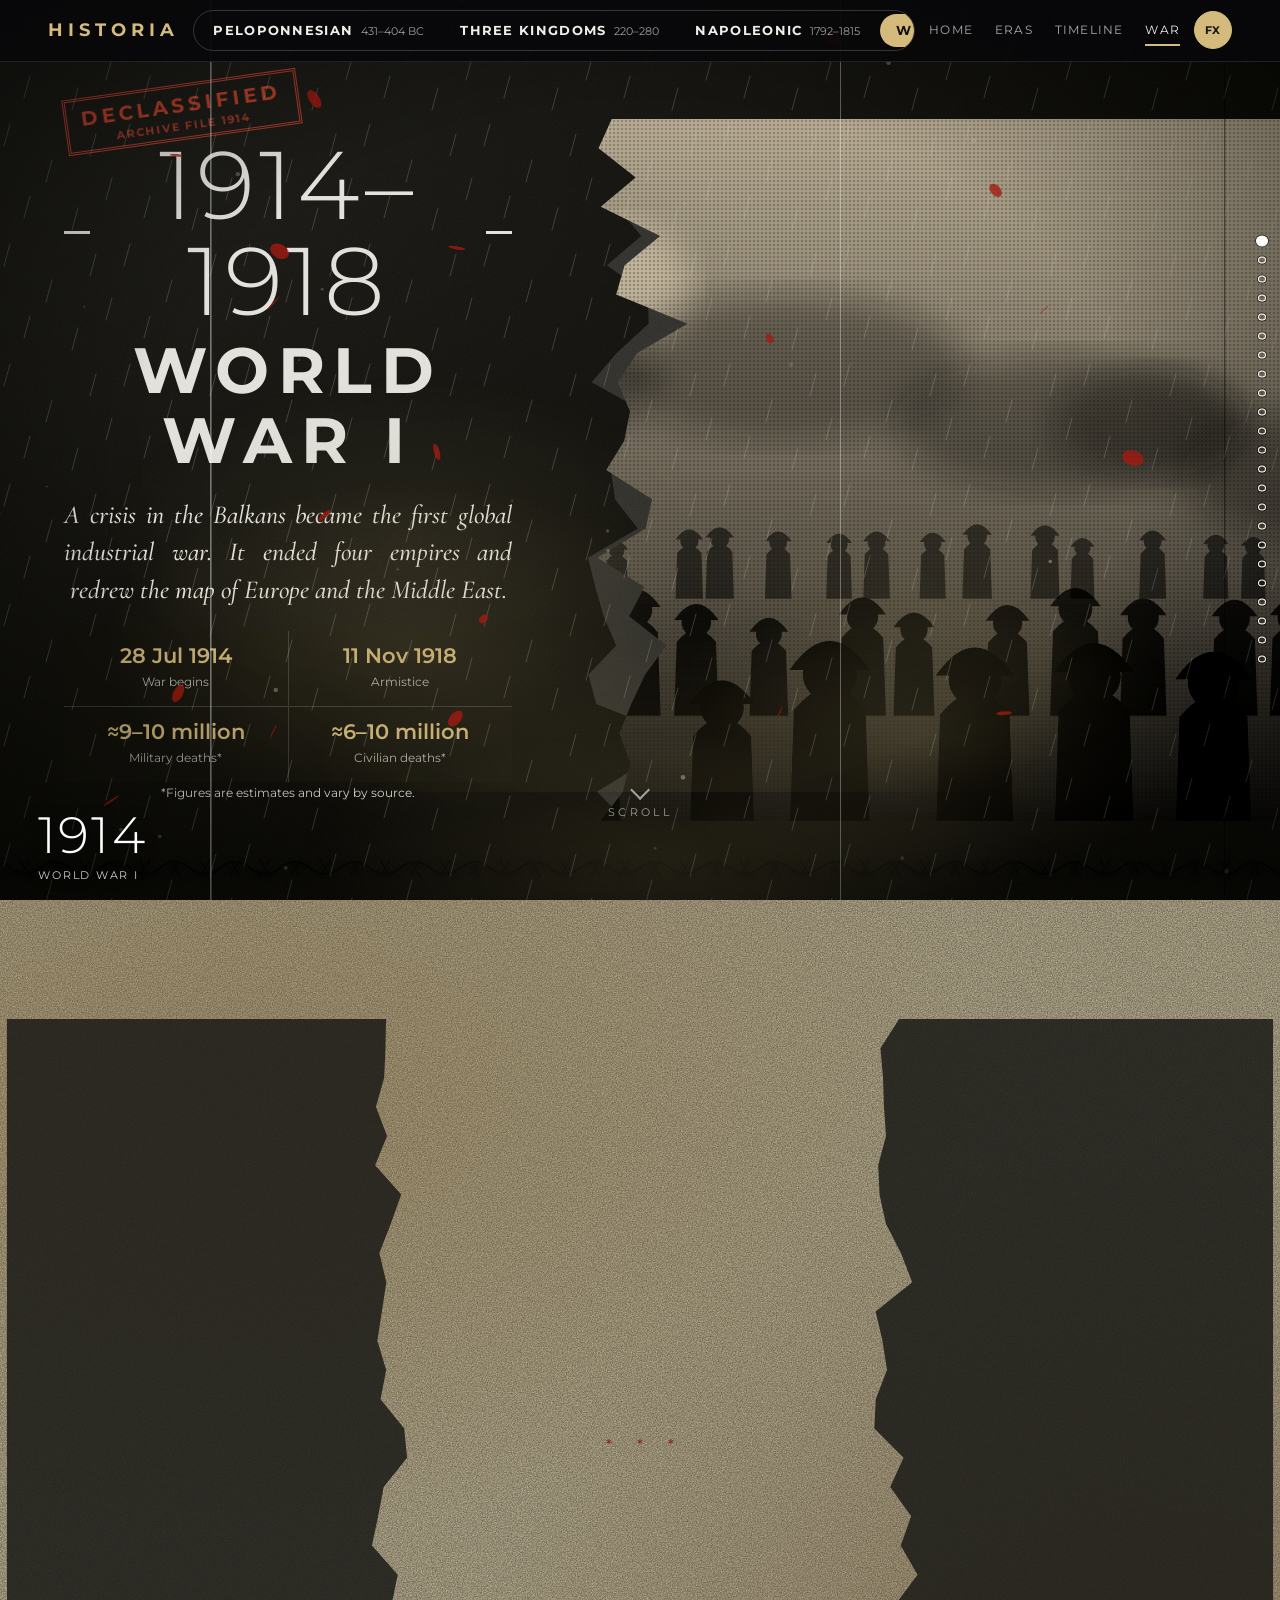
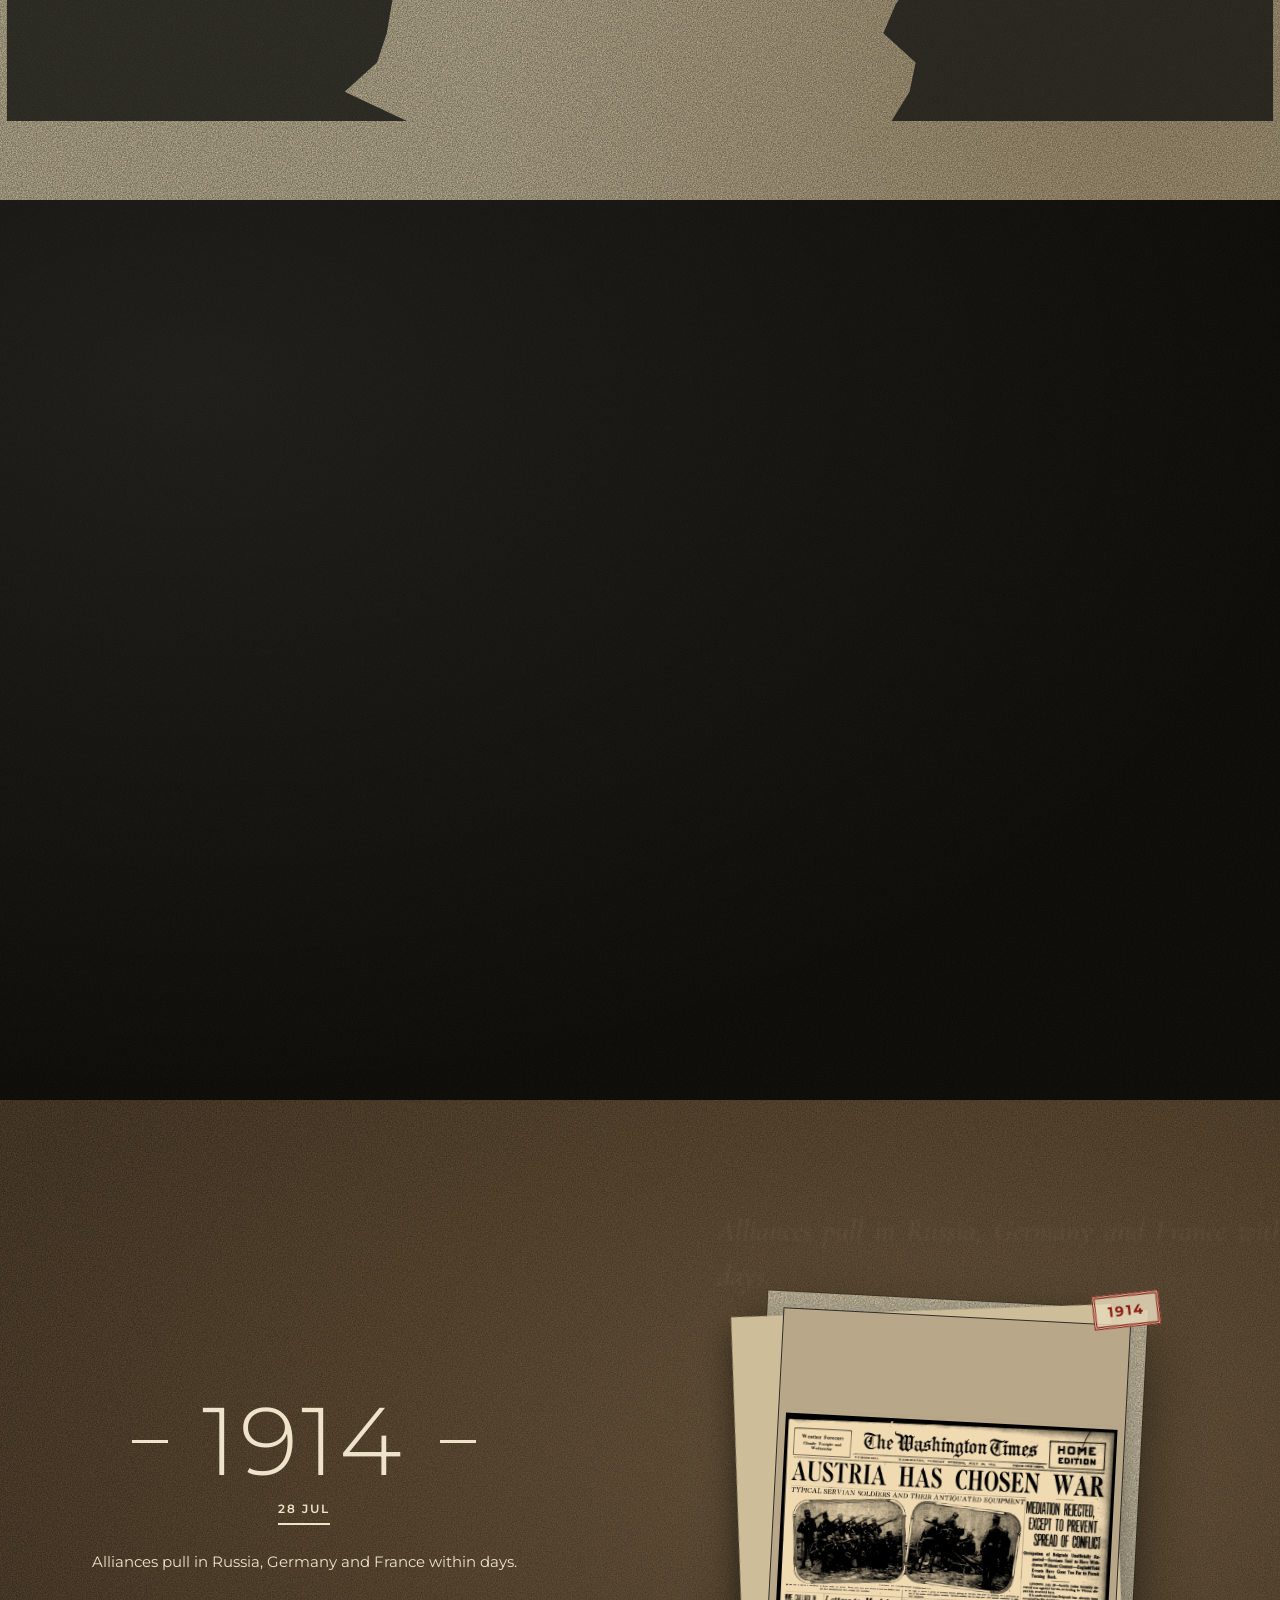
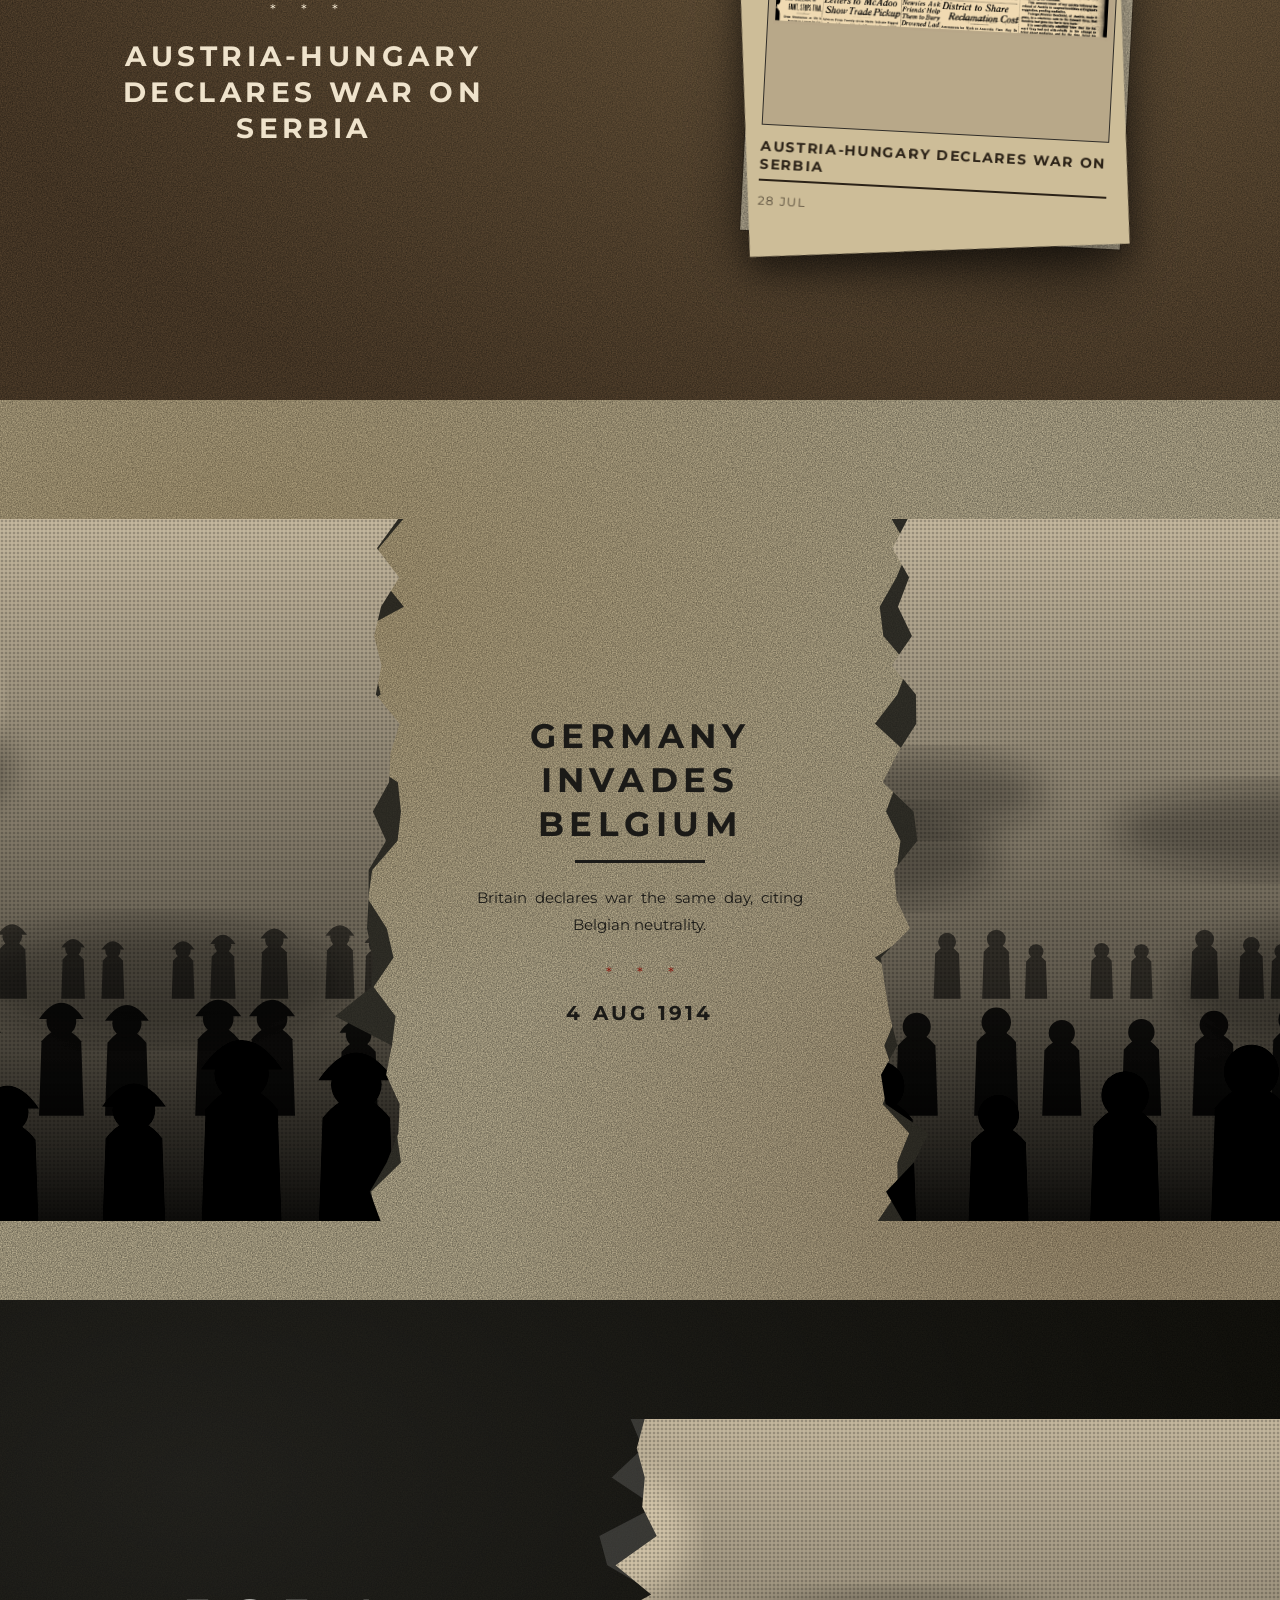
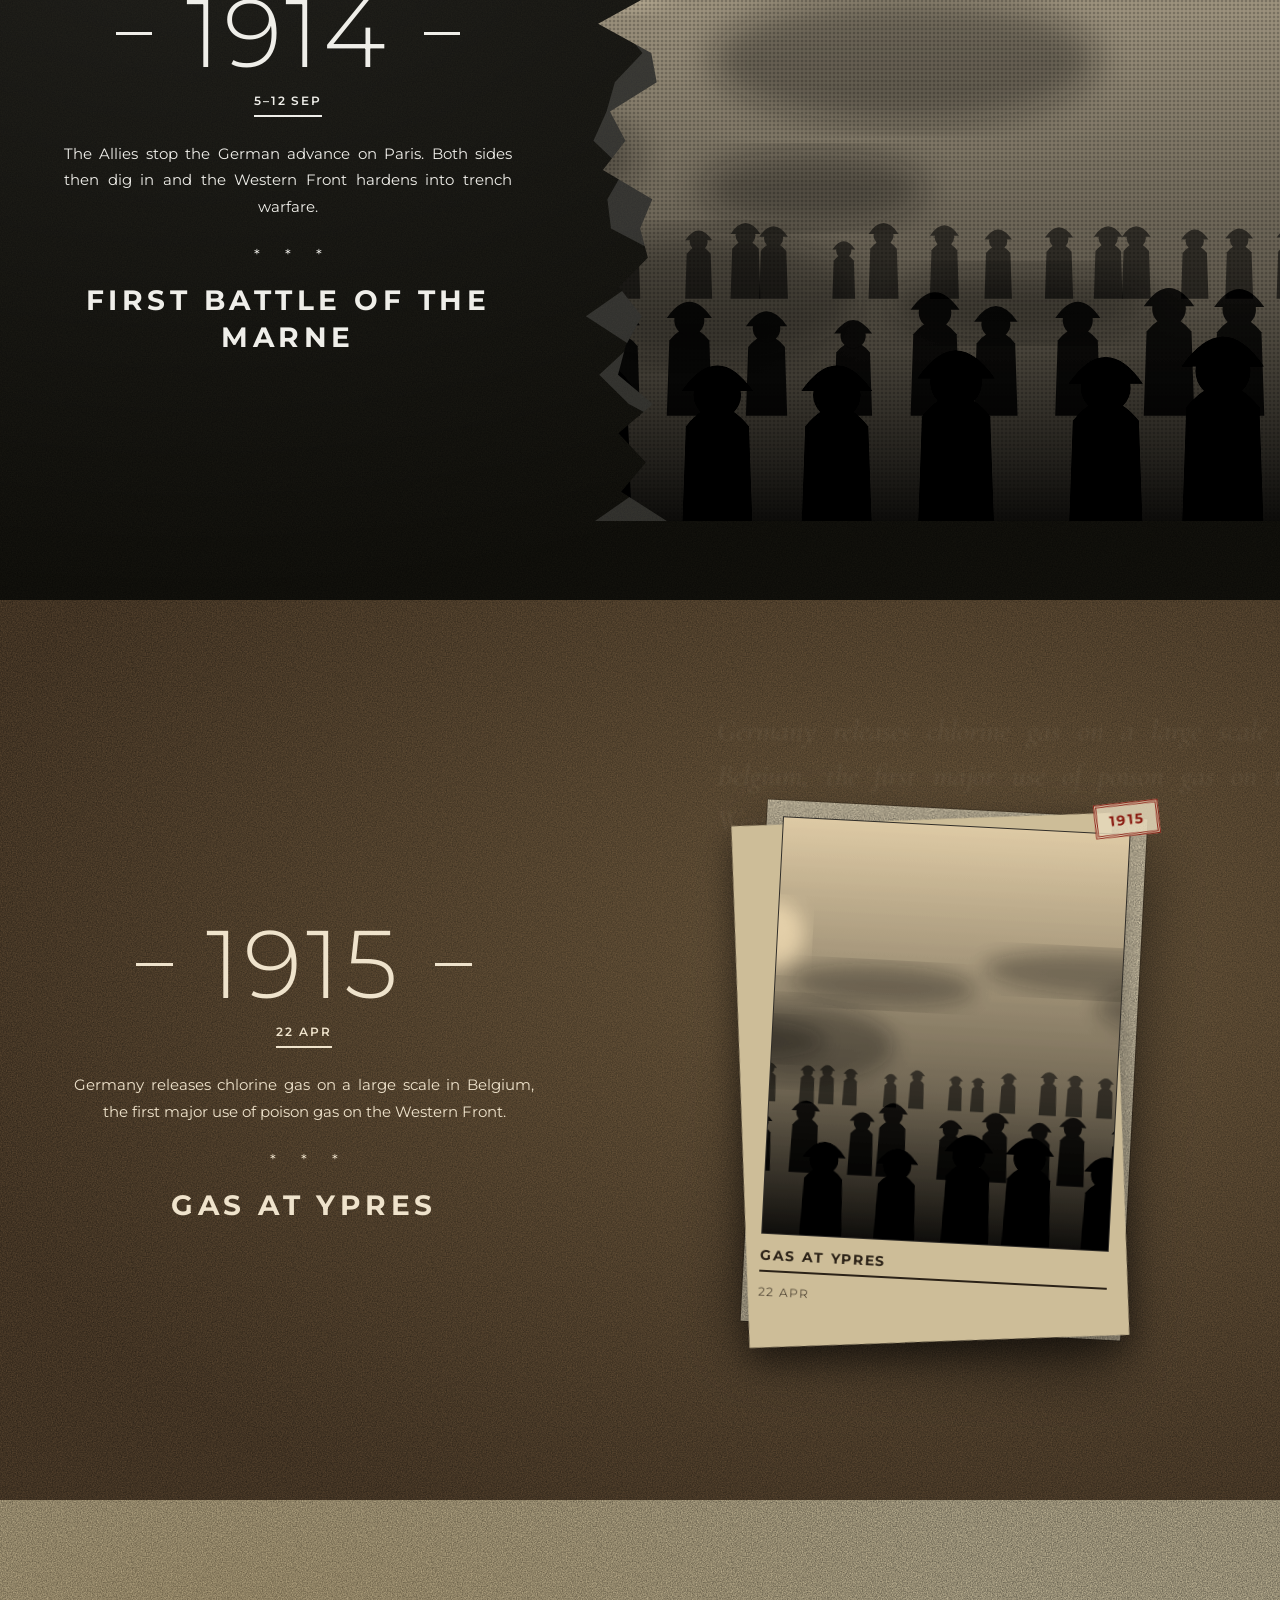
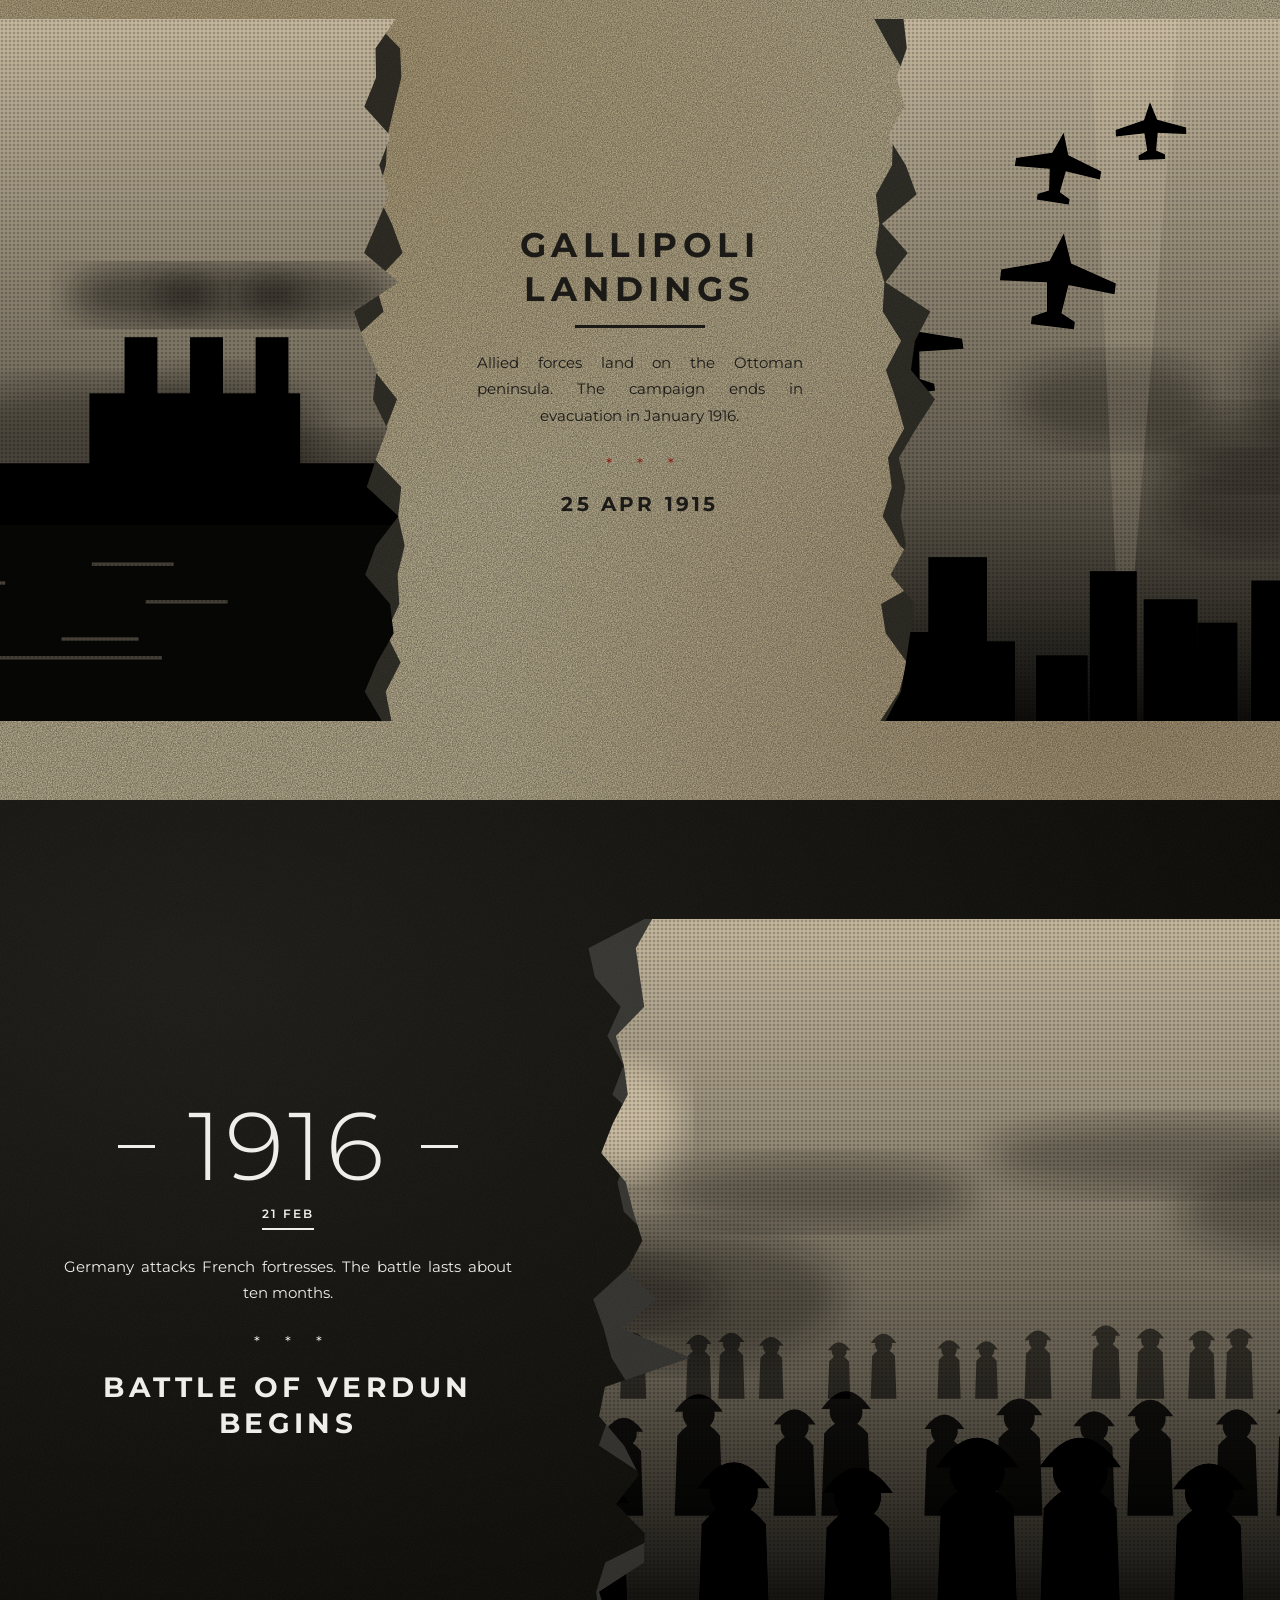
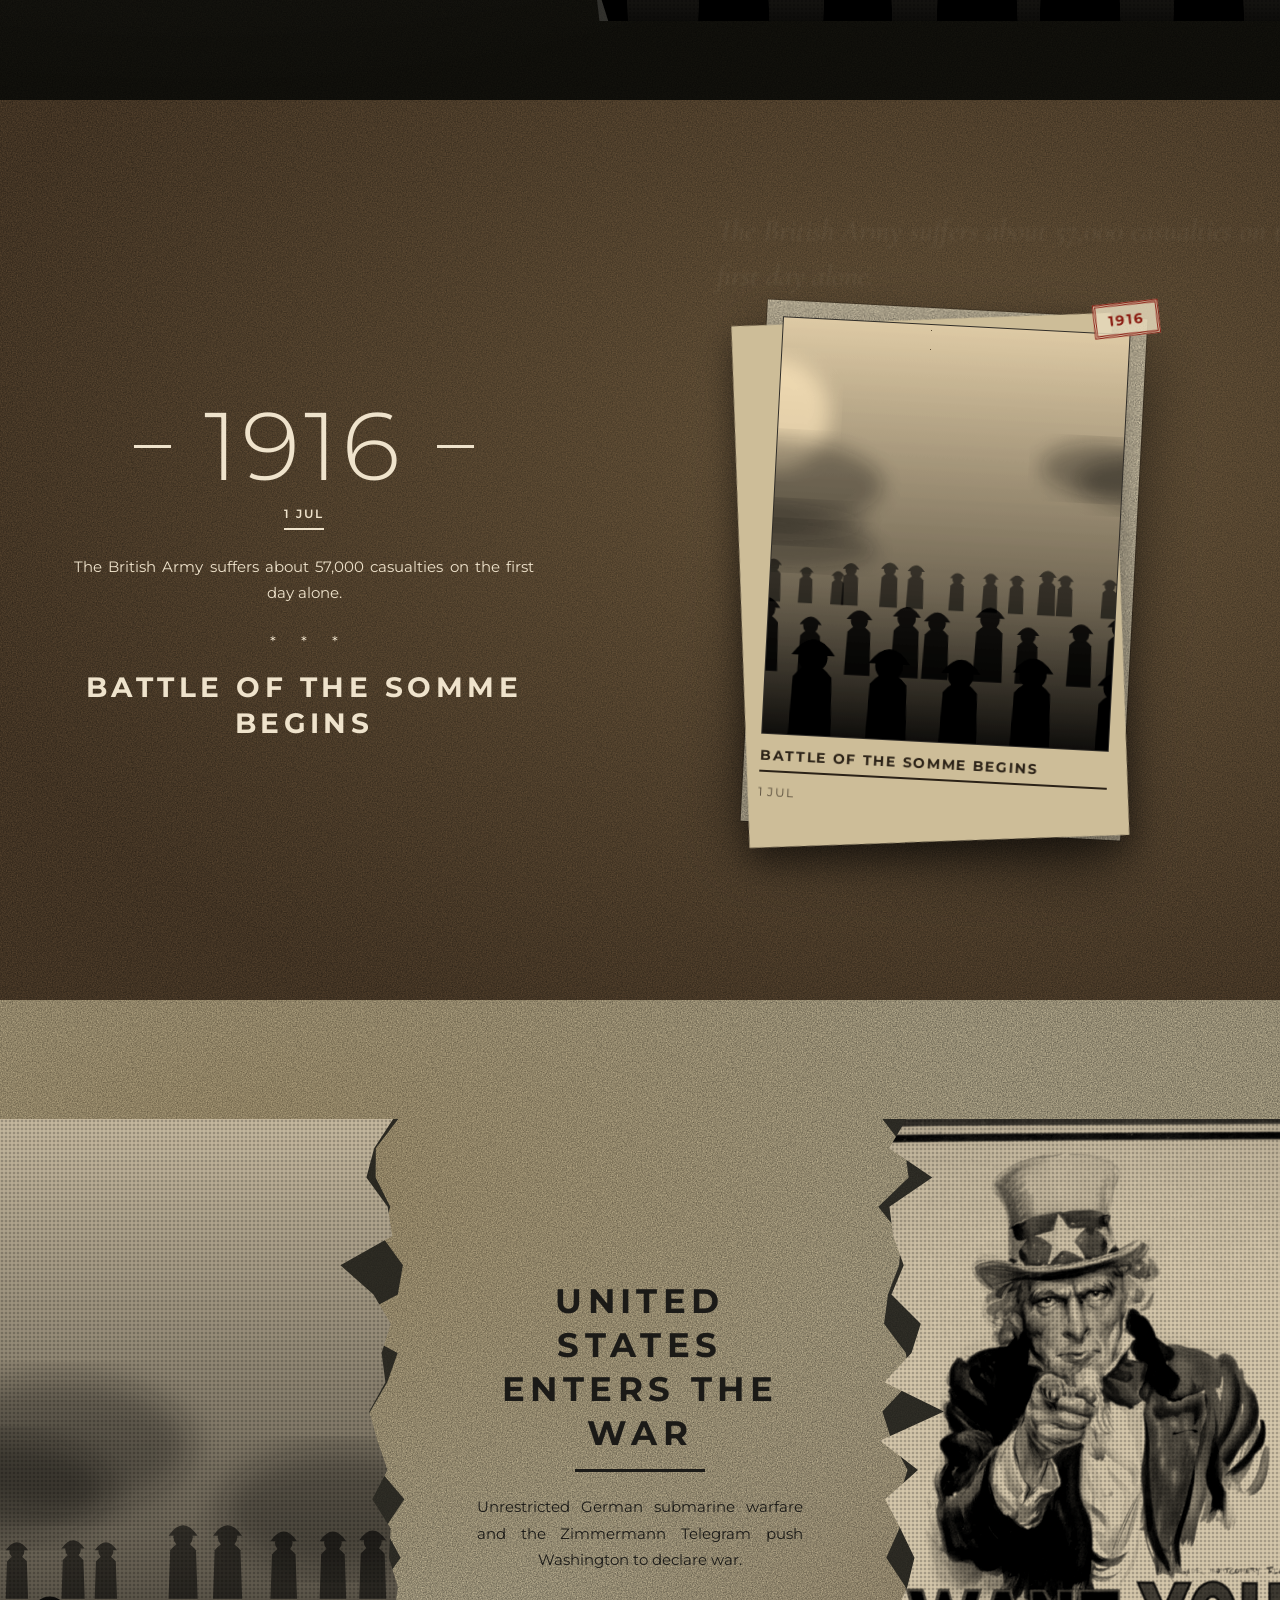
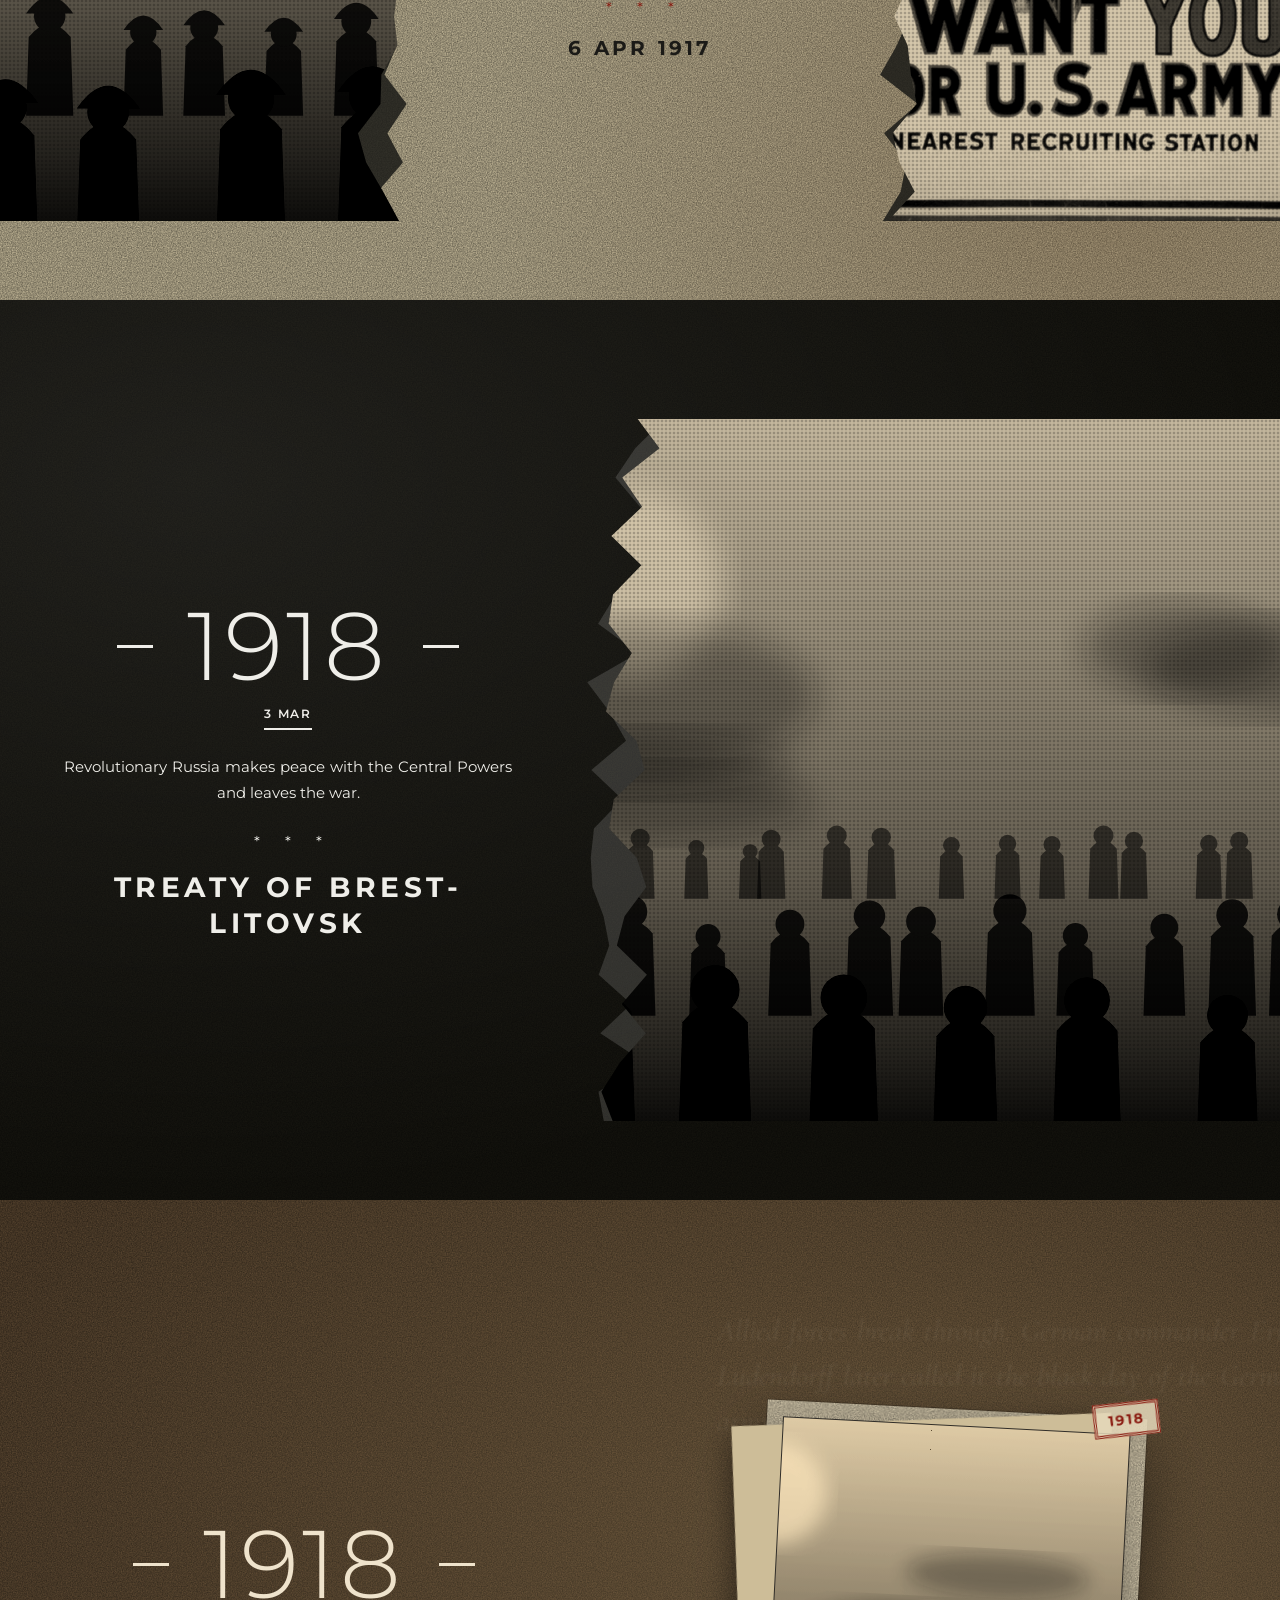
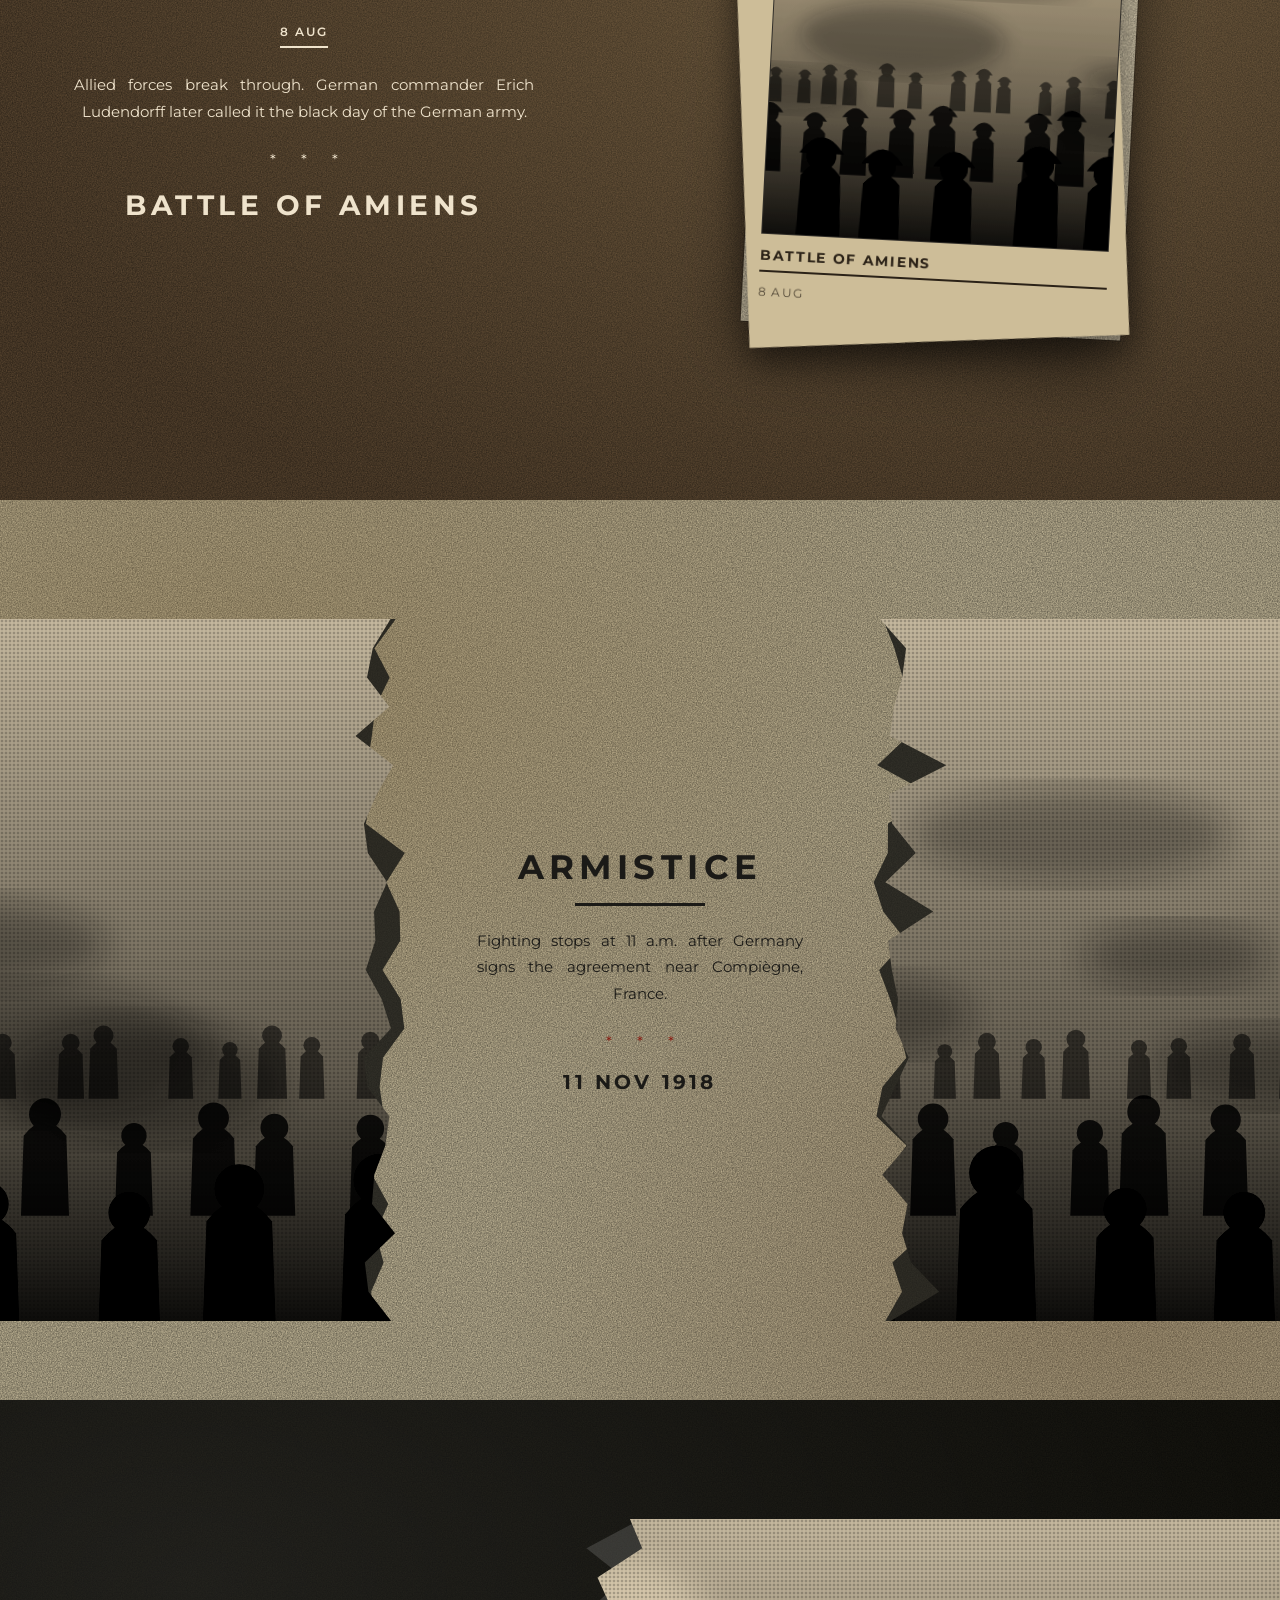
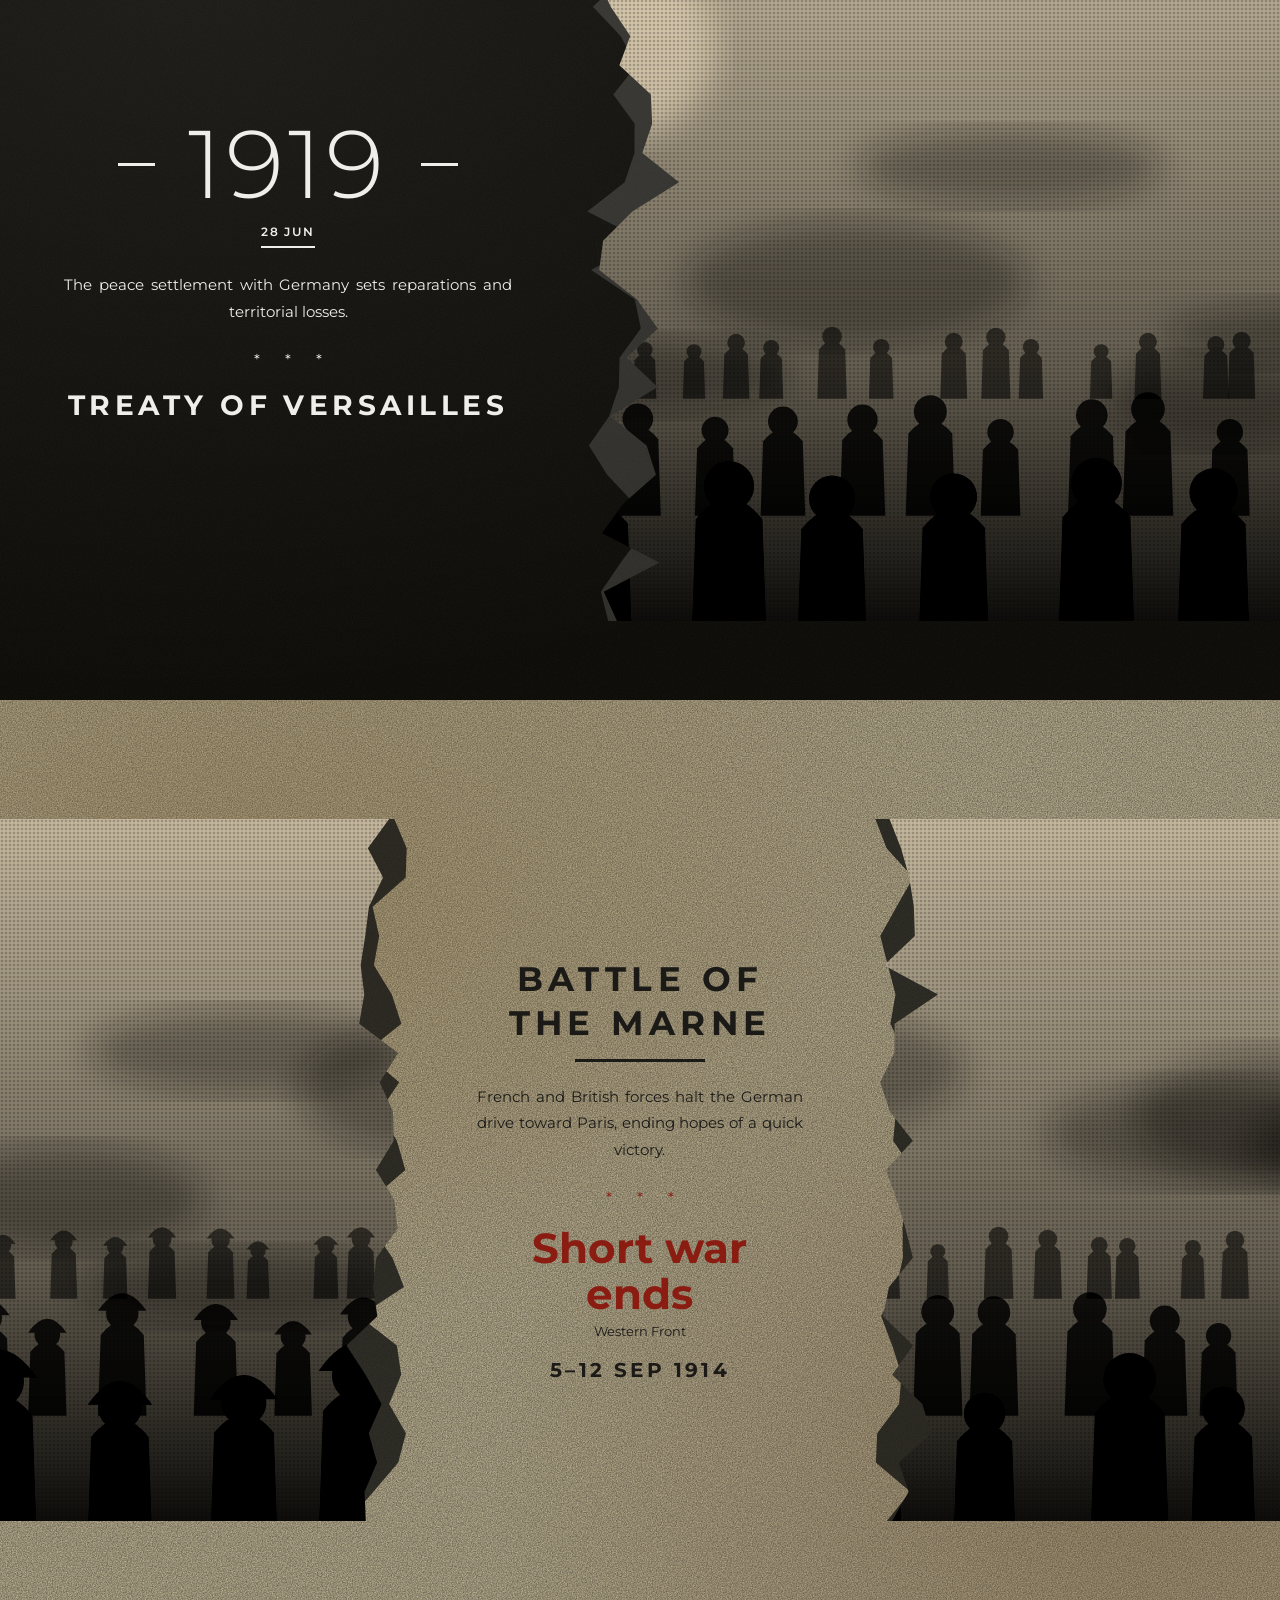
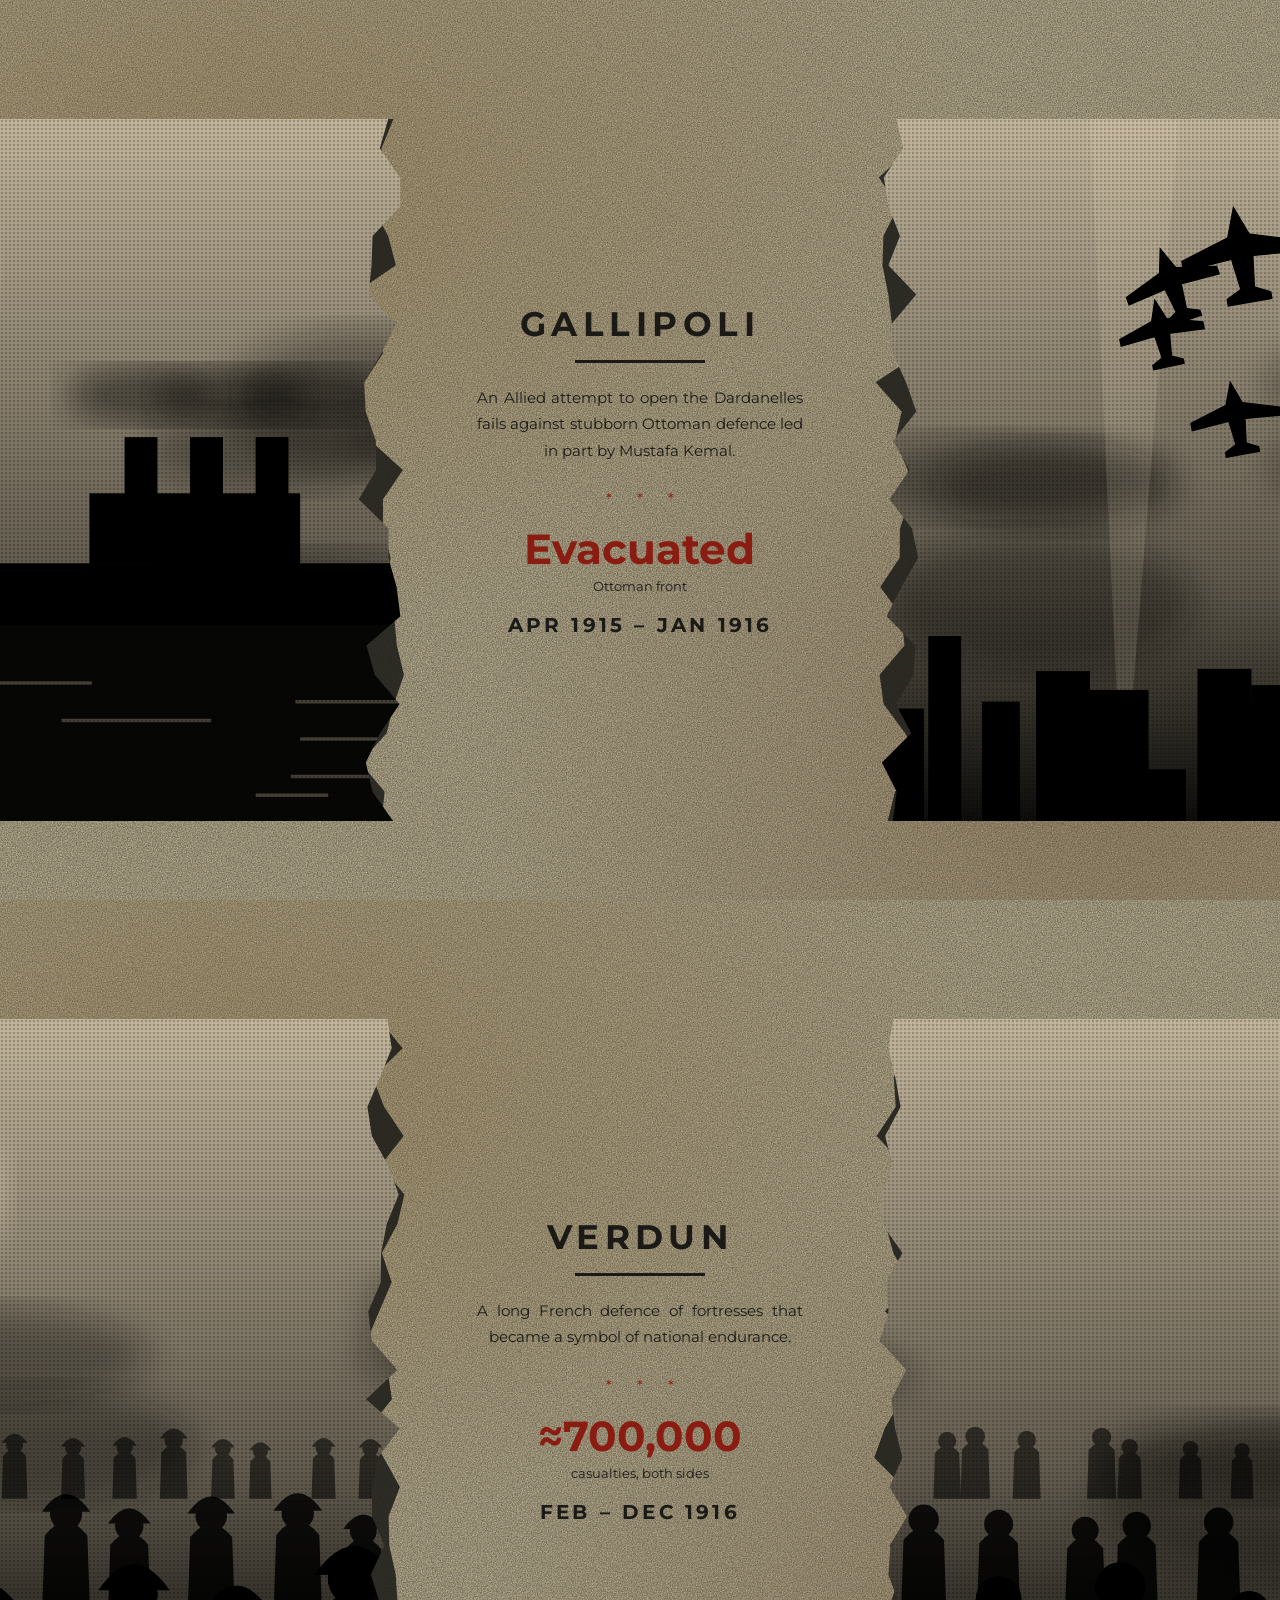
==== commit 0095cac3: "Add files via upload" ====
--- a/war.html
+++ b/war.html
@@ -5,7 +5,7 @@
 <meta name="viewport" content="width=device-width, initial-scale=1, viewport-fit=cover">
 <meta name="theme-color" content="#15140e">
 <title>War — HISTORIA</title>
-<meta name="description" content="The Three Kingdoms, the Napoleonic Wars, the World Wars and the Cold War as an archive documentary: timelines, battles, leaders and aftermath.">
+<meta name="description" content="The Peloponnesian War, the Three Kingdoms, the Napoleonic Wars, the World Wars and the Cold War as an archive documentary: timelines, battles, leaders and aftermath.">
 <link rel="preconnect" href="https://fonts.googleapis.com">
 <link rel="preconnect" href="https://fonts.gstatic.com" crossorigin>
 <link href="https://fonts.googleapis.com/css2?family=Montserrat:wght@300;400;500;600;700&display=swap" rel="stylesheet">
@@ -19,6 +19,8 @@
 <link rel="stylesheet" href="war-nap.css">
 <link href="https://fonts.googleapis.com/css2?family=Noto+Serif+SC:wght@400;600;700&family=Cormorant+Garamond:ital,wght@0,500;0,600;0,700;1,500;1,600&family=Lora:ital,wght@0,400;0,500;1,400&family=IBM+Plex+Mono:wght@400;500&display=swap" rel="stylesheet">
 <link rel="stylesheet" href="war-tk.css">
+<link href="https://fonts.googleapis.com/css2?family=Cinzel:wght@400;500;600;700&display=swap" rel="stylesheet">
+<link rel="stylesheet" href="war-pw.css">
 <style>.tabs{max-width:100%;overflow-x:auto;scrollbar-width:none}.tabs::-webkit-scrollbar{display:none}.tabs button{flex:none;white-space:nowrap}@media(max-width:860px){.nav{min-width:0}.tabs{flex:1;min-width:0}}</style>
 </head>
 <body class="gated" data-war="ww1">
@@ -26,7 +28,7 @@
   <div class="gwrap">
     <div class="glight"></div>
     <div class="gdust" id="gdust"></div>
-    <div class="door gl"><div class="gt"><small>Restricted access</small><b>WAR</b><small>AD 220 &mdash; 1991</small></div></div>
+    <div class="door gl"><div class="gt"><small>Restricted access</small><b>WAR</b><small>431 BC &mdash; 1991</small></div></div>
     <div class="door gr"><div class="gt"><small>Authorised personnel only</small><b>ARCHIVE</b><small>Historia &middot; Section W</small></div></div>
     <i class="gbar t"></i><i class="gbar b"></i>
     <div class="gwheel">
@@ -60,6 +62,7 @@
 <header class="nav">
   <a class="logo" href="index.html">HISTORIA</a>
   <div class="tabs" role="tablist" aria-label="Choose a war">
+    <button role="tab" data-k="pw" aria-selected="false"><b>PELOPONNESIAN</b><span>431–404 BC</span></button>
     <button role="tab" data-k="tk" aria-selected="false"><b>THREE KINGDOMS</b><span>220–280</span></button>
     <button role="tab" data-k="nw" aria-selected="false"><b>NAPOLEONIC</b><span>1792–1815</span></button>
     <button role="tab" data-k="ww1" aria-selected="true"><b>WWI</b><span>1914–18</span></button>
@@ -81,10 +84,13 @@
 
 <footer>
   <a href="index.html">← Back to HISTORIA</a>
-  <p>© 2026 HISTORIA. Casualty figures are estimates and vary by source. Photos and portraits via Wikimedia Commons and Wikipedia: Imperial War Museums, Australian War Memorial, US Navy, US Army, US Coast Guard, US National Archives, Bundesarchiv (CC BY-SA 3.0 DE) and others. See each file’s page for its licence. Cold War, Napoleonic and Three Kingdoms paintings, photos and portraits load from Wikipedia page images (licences on each file page). Map borders are simplified from Historical Basemaps by André Ourednik (GPL-3.0); front lines and troop positions are approximate.</p>
+  <p>© 2026 HISTORIA. Casualty figures are estimates and vary by source. Photos and portraits via Wikimedia Commons and Wikipedia: Imperial War Museums, Australian War Memorial, US Navy, US Army, US Coast Guard, US National Archives, Bundesarchiv (CC BY-SA 3.0 DE) and others. See each file’s page for its licence. Cold War, Napoleonic and Three Kingdoms paintings, photos and portraits load from Wikipedia page images (licences on each file page). Peloponnesian War images load from Wikipedia page images (licences on each file page); its coastlines are simplified from Natural Earth (public domain). Map borders are simplified from Historical Basemaps by André Ourednik (GPL-3.0); front lines and troop positions are approximate.</p>
 </footer>
 
 <script defer src="war-data.js"></script>
+<script defer src="war-pw-data.js"></script>
+<script defer src="war-pw-geo.js"></script>
+<script defer src="war-pw.js"></script>
 <script defer src="war-cold-data.js"></script>
 <script defer src="war-cold.js"></script>
 <script defer src="war-nap-data.js"></script>
--- a/war-tk.css
+++ b/war-tk.css
@@ -1,7 +1,10 @@
 /* HISTORIA – Three Kingdoms ink-wash archive. Every rule is scoped to body[data-war=tk]. */
-body[data-war=tk]{--ik:#211D19;--tm:#38251F;--rd:#8C302B;--gd:#C6A46A;--sk:#D9C9A5;--iv:#E9DFC9;--ab:#211D19;--hl:#C6A46A;--fh:"Cormorant Garamond","Noto Serif SC",Georgia,serif;--fb:Lora,"Noto Serif SC",Georgia,serif;--fm:"IBM Plex Mono",ui-monospace,monospace;background:var(--ik);color:var(--iv);font-family:var(--fb)}body[data-war=tk] .fxl,body[data-war=tk] .grain,body[data-war=tk] .fxbtn{display:none!important}body[data-war=tk] .nav{background:linear-gradient(#3a2a22,#241b17);border-bottom:2px solid var(--gd);box-shadow:0 1px 0 #000}body[data-war=tk] .logo{font-family:var(--fh);color:var(--gd)}body[data-war=tk] .nav nav{font-family:var(--fh);font-size:14px}body[data-war=tk] .tabs{border-color:var(--gd);border-radius:3px;background:#17130f}body[data-war=tk] .tabs button{border-radius:2px;font-family:var(--fh)}body[data-war=tk] .tabs button[aria-selected=true]{background:var(--gd);color:var(--ik)}body[data-war=tk] .hud{font-family:var(--fm);color:var(--gd)}body[data-war=tk] .tks{position:relative;padding:96px clamp(16px,5vw,72px) 80px;overflow:hidden;border-top:1px solid #000;background:repeating-linear-gradient(0deg,rgba(198,164,106,.035) 0 1px,transparent 1px 4px),repeating-linear-gradient(90deg,rgba(198,164,106,.03) 0 1px,transparent 1px 4px),radial-gradient(80% 60% at 20% 0,rgba(140,48,43,.12),transparent),linear-gradient(#262019,#211D19)}body[data-war=tk] .tk-w{position:relative;z-index:2;max-width:1200px;margin:0 auto}body[data-war=tk] .tk-mt{position:absolute;left:0;right:0;bottom:0;height:150px;color:rgba(120,96,72,.16);pointer-events:none;z-index:0}body[data-war=tk] .tk-mt svg{width:100%;height:100%;display:block}body[data-war=tk] .tk-hero{min-height:100svh;display:flex;flex-direction:column;justify-content:space-between;padding:0;background:radial-gradient(70% 60% at 50% 30%,#3b2f27,#211D19)}body[data-war=tk] .tk-land{position:absolute;inset:0;width:100%;height:100%;opacity:0;animation:tk-fd 4s 1s ease forwards}@keyframes tk-fd{to{opacity:1}}body[data-war=tk] .tk-bn{transform-box:fill-box;transform-origin:0 0;animation:tk-sw 4s ease-in-out infinite alternate}@keyframes tk-sw{from{transform:skewY(-3deg)}to{transform:skewY(3deg)}}body[data-war=tk] .tk-mist{position:absolute;left:-30%;width:160%;height:34%;border-radius:50%;background:radial-gradient(ellipse,rgba(233,223,201,.18),transparent 65%);filter:blur(24px);animation:tk-dr 60s linear infinite alternate;z-index:1;pointer-events:none}body[data-war=tk] .tk-mist.m1{bottom:18%}body[data-war=tk] .tk-mist.m2{bottom:36%;animation-duration:85s;opacity:.7}body[data-war=tk] .tk-mist.m3{bottom:2%;animation-duration:70s;opacity:.8}@keyframes tk-dr{to{transform:translateX(14%)}}body[data-war=tk] .tk-ht{padding:140px clamp(16px,5vw,72px) 30px;text-align:left}body[data-war=tk] .tk-eb{font:500 13px var(--fm);letter-spacing:.3em;color:var(--gd);margin-bottom:14px;opacity:0;animation:tk-up 1.2s 3s forwards}body[data-war=tk] .tk-ht h1{font:700 clamp(40px,8vw,112px)/1 var(--fh);letter-spacing:.06em;color:var(--iv);text-shadow:0 3px 24px rgba(0,0,0,.7)}body[data-war=tk] .tk-ht h1 span{display:inline-block;opacity:0;animation:tk-ink 2.4s calc(2.2s + var(--i)*.07s) ease-out forwards}@keyframes tk-ink{from{opacity:0;filter:blur(18px);transform:scale(1.35) translateY(-6px);letter-spacing:.3em}to{opacity:1;filter:none;transform:none}}@keyframes tk-up{from{opacity:0;transform:translateY(14px)}to{opacity:1;transform:none}}body[data-war=tk] .tk-sub{margin:14px 0 14px;font:italic 600 clamp(18px,2.4vw,28px) var(--fh);letter-spacing:.14em;text-transform:uppercase;color:var(--gd);opacity:0;animation:tk-up 1.4s 3.6s forwards}body[data-war=tk] .tk-lead{max-width:54ch;font-size:15px;line-height:1.85;color:#cdbfa3;margin-bottom:26px;opacity:0;animation:tk-up 1.4s 3.9s forwards}body[data-war=tk] .tk-btn{display:inline-flex;align-items:center;gap:14px;cursor:pointer;padding:10px 26px 10px 10px;color:var(--iv);background:linear-gradient(#4a352a,#2e211a);border:1px solid var(--gd);box-shadow:inset 0 0 0 3px #231813,inset 0 0 0 4px rgba(198,164,106,.4),0 8px 18px rgba(0,0,0,.5);font:600 14px var(--fh);letter-spacing:.2em;text-transform:uppercase;transition:transform .15s;opacity:0;animation:tk-up 1.4s 4.2s forwards}body[data-war=tk] .tk-btn:hover{background:linear-gradient(#5b4234,#3a2a21)}body[data-war=tk] .tk-btn:active{transform:translateY(2px)}body[data-war=tk] .tk-btn:hover .tk-seal{animation:tk-st .5s}@keyframes tk-st{40%{transform:scale(1.25) rotate(-4deg)}100%{transform:rotate(-4deg)}}body[data-war=tk] .tk-seal{display:inline-grid;place-items:center;flex:none;width:52px;height:52px;background:var(--rd);color:var(--iv);font:700 20px "Noto Serif SC",serif;border:2px solid #5d1f1b;box-shadow:inset 0 0 0 3px rgba(233,223,201,.22);transform:rotate(-4deg);letter-spacing:0}body[data-war=tk] .tk-seal.sm{width:34px;height:34px;font-size:13px}body[data-war=tk] .tk-seal b{font-weight:700}body[data-war=tk] .tk-nav{position:relative;z-index:3;display:flex;gap:6px;overflow-x:auto;padding:12px clamp(16px,5vw,72px) 22px;scrollbar-width:none;opacity:0;animation:tk-up 1.4s 4.6s forwards}body[data-war=tk] .tk-nav::-webkit-scrollbar{display:none}body[data-war=tk] .tk-nav button{flex:1 0 108px;cursor:pointer;padding:12px 8px;color:var(--iv);background:linear-gradient(#3b2a21,#251a15);border:1px solid rgba(198,164,106,.55);box-shadow:inset 0 0 0 2px #1d1511;display:flex;flex-direction:column;align-items:center;gap:4px;transition:transform .2s,background .2s}body[data-war=tk] .tk-nav button:hover{transform:translateY(-3px);background:linear-gradient(#4f372b,#2d2019)}body[data-war=tk] .tk-nav i{font:normal 600 18px "Noto Serif SC",serif;color:var(--rd);text-shadow:0 0 1px #000;filter:brightness(1.6)}body[data-war=tk] .tk-nav span{font:600 12px var(--fh);letter-spacing:.16em;text-transform:uppercase}body[data-war=tk] .tk-h{text-align:center;margin-bottom:38px}body[data-war=tk] .tk-no{font:500 12px var(--fm);letter-spacing:.3em;text-transform:uppercase;color:var(--gd)}body[data-war=tk] .tk-h h2{font:700 clamp(32px,5vw,58px)/1.1 var(--fh);letter-spacing:.03em;margin:8px 0}body[data-war=tk] .tk-h p{font:italic 500 21px var(--fh);color:#cdbfa3}body[data-war=tk] .tk-dv{display:flex;align-items:center;gap:14px;max-width:360px;margin:18px auto 0}body[data-war=tk] .tk-dv i{flex:1;height:1px;background:linear-gradient(90deg,transparent,var(--gd))}body[data-war=tk] .tk-dv i:last-child{transform:scaleX(-1)}body[data-war=tk] .tk-rv{opacity:0;transform:translateY(18px);transition:opacity .9s,transform .9s}body[data-war=tk] .tk-rv.vis{opacity:1;transform:none}body[data-war=tk] /* faction panels */
+body[data-war=tk]{--ik:#211D19;--tm:#38251F;--rd:#8C302B;--gd:#C6A46A;--sk:#D9C9A5;--iv:#E9DFC9;--ab:#211D19;--hl:#C6A46A;--fh:"Cormorant Garamond","Noto Serif SC",Georgia,serif;--fb:Lora,"Noto Serif SC",Georgia,serif;--fm:"IBM Plex Mono",ui-monospace,monospace;background:var(--ik);color:var(--iv);font-family:var(--fb)}body[data-war=tk] .fxl,body[data-war=tk] .grain,body[data-war=tk] .fxbtn{display:none!important}body[data-war=tk] .nav{background:linear-gradient(#3a2a22,#241b17);border-bottom:2px solid var(--gd);box-shadow:0 1px 0 #000}body[data-war=tk] .logo{font-family:var(--fh);color:var(--gd)}body[data-war=tk] .nav nav{font-family:var(--fh);font-size:14px}body[data-war=tk] .tabs{border-color:var(--gd);border-radius:3px;background:#17130f}body[data-war=tk] .tabs button{border-radius:2px;font-family:var(--fh)}body[data-war=tk] .tabs button[aria-selected=true]{background:var(--gd);color:var(--ik)}body[data-war=tk] .hud{font-family:var(--fm);color:var(--gd)}body[data-war=tk] .tks{position:relative;padding:96px clamp(16px,5vw,72px) 80px;overflow:hidden;border-top:1px solid #000;background:repeating-linear-gradient(0deg,rgba(198,164,106,.035) 0 1px,transparent 1px 4px),repeating-linear-gradient(90deg,rgba(198,164,106,.03) 0 1px,transparent 1px 4px),radial-gradient(80% 60% at 20% 0,rgba(140,48,43,.12),transparent),linear-gradient(#262019,#211D19)}body[data-war=tk] .tk-w{position:relative;z-index:2;max-width:1200px;margin:0 auto}body[data-war=tk] .tk-mt{position:absolute;left:0;right:0;bottom:0;height:150px;color:rgba(120,96,72,.16);pointer-events:none;z-index:0}body[data-war=tk] .tk-mt svg{width:100%;height:100%;display:block}body[data-war=tk] .tk-hero{min-height:100svh;display:flex;flex-direction:column;justify-content:space-between;padding:0;background:radial-gradient(70% 60% at 50% 30%,#3b2f27,#211D19)}body[data-war=tk] .tk-land{position:absolute;inset:0;width:100%;height:100%;opacity:0;animation:tk-fd 4s 1s ease forwards}@keyframes tk-fd{to{opacity:1}}body[data-war=tk] .tk-bn{transform-box:fill-box;transform-origin:0 0;animation:tk-sw 4s ease-in-out infinite alternate}@keyframes tk-sw{from{transform:skewY(-3deg)}to{transform:skewY(3deg)}}body[data-war=tk] .tk-mist{position:absolute;left:-30%;width:160%;height:34%;border-radius:50%;background:radial-gradient(ellipse,rgba(233,223,201,.18),transparent 65%);filter:blur(24px);animation:tk-dr 60s linear infinite alternate;z-index:1;pointer-events:none}body[data-war=tk] .tk-mist.m1{bottom:18%}body[data-war=tk] .tk-mist.m2{bottom:36%;animation-duration:85s;opacity:.7}body[data-war=tk] .tk-mist.m3{bottom:2%;animation-duration:70s;opacity:.8}@keyframes tk-dr{to{transform:translateX(14%)}}body[data-war=tk] .tk-ht{padding:140px clamp(16px,5vw,72px) 30px;text-align:left}body[data-war=tk] .tk-eb{font:500 13px var(--fm);letter-spacing:.3em;color:var(--gd);margin-bottom:14px;opacity:0;animation:tk-up 1.2s 3s forwards}body[data-war=tk] .tk-ht h1{font:700 clamp(40px,8vw,112px)/1 var(--fh);letter-spacing:.06em;color:var(--iv);text-shadow:0 3px 24px rgba(0,0,0,.7)}body[data-war=tk] .tk-ht h1 .tk-wd>span{display:inline-block;opacity:0;animation:tk-ink 2.4s calc(2.2s + var(--i)*.07s) ease-out forwards}@keyframes tk-ink{from{opacity:0;filter:blur(18px);transform:scale(1.35) translateY(-6px);letter-spacing:.3em}to{opacity:1;filter:none;transform:none}}@keyframes tk-up{from{opacity:0;transform:translateY(14px)}to{opacity:1;transform:none}}body[data-war=tk] .tk-sub{margin:14px 0 14px;font:italic 600 clamp(18px,2.4vw,28px) var(--fh);letter-spacing:.14em;text-transform:uppercase;color:var(--gd);opacity:0;animation:tk-up 1.4s 3.6s forwards}body[data-war=tk] .tk-lead{max-width:54ch;font-size:15px;line-height:1.85;color:#cdbfa3;margin-bottom:26px;opacity:0;animation:tk-up 1.4s 3.9s forwards}body[data-war=tk] .tk-btn{display:inline-flex;align-items:center;gap:14px;cursor:pointer;padding:10px 26px 10px 10px;color:var(--iv);background:linear-gradient(#4a352a,#2e211a);border:1px solid var(--gd);box-shadow:inset 0 0 0 3px #231813,inset 0 0 0 4px rgba(198,164,106,.4),0 8px 18px rgba(0,0,0,.5);font:600 14px var(--fh);letter-spacing:.2em;text-transform:uppercase;transition:transform .15s;opacity:0;animation:tk-up 1.4s 4.2s forwards}body[data-war=tk] .tk-btn:hover{background:linear-gradient(#5b4234,#3a2a21)}body[data-war=tk] .tk-btn:active{transform:translateY(2px)}body[data-war=tk] .tk-btn:hover .tk-seal{animation:tk-st .5s}@keyframes tk-st{40%{transform:scale(1.25) rotate(-4deg)}100%{transform:rotate(-4deg)}}body[data-war=tk] .tk-seal{display:inline-grid;place-items:center;flex:none;width:52px;height:52px;background:var(--rd);color:var(--iv);font:700 20px "Noto Serif SC",serif;border:2px solid #5d1f1b;box-shadow:inset 0 0 0 3px rgba(233,223,201,.22);transform:rotate(-4deg);letter-spacing:0}body[data-war=tk] .tk-seal.sm{width:34px;height:34px;font-size:13px}body[data-war=tk] .tk-seal b{font-weight:700}body[data-war=tk] .tk-nav{position:relative;z-index:3;display:flex;gap:6px;overflow-x:auto;padding:12px clamp(16px,5vw,72px) 22px;scrollbar-width:none;opacity:0;animation:tk-up 1.4s 4.6s forwards}body[data-war=tk] .tk-nav::-webkit-scrollbar{display:none}body[data-war=tk] .tk-nav button{flex:1 0 108px;cursor:pointer;padding:12px 8px;color:var(--iv);background:linear-gradient(#3b2a21,#251a15);border:1px solid rgba(198,164,106,.55);box-shadow:inset 0 0 0 2px #1d1511;display:flex;flex-direction:column;align-items:center;gap:4px;transition:transform .2s,background .2s}body[data-war=tk] .tk-nav button:hover{transform:translateY(-3px);background:linear-gradient(#4f372b,#2d2019)}body[data-war=tk] .tk-nav i{font:normal 600 18px "Noto Serif SC",serif;color:var(--rd);text-shadow:0 0 1px #000;filter:brightness(1.6)}body[data-war=tk] .tk-nav span{font:600 12px var(--fh);letter-spacing:.16em;text-transform:uppercase}body[data-war=tk] .tk-h{text-align:center;margin-bottom:38px}body[data-war=tk] .tk-no{font:500 12px var(--fm);letter-spacing:.3em;text-transform:uppercase;color:var(--gd)}body[data-war=tk] .tk-h h2{font:700 clamp(32px,5vw,58px)/1.1 var(--fh);letter-spacing:.03em;margin:8px 0}body[data-war=tk] .tk-h p{font:italic 500 21px var(--fh);color:#cdbfa3}body[data-war=tk] .tk-dv{display:flex;align-items:center;gap:14px;max-width:360px;margin:18px auto 0}body[data-war=tk] .tk-dv i{flex:1;height:1px;background:linear-gradient(90deg,transparent,var(--gd))}body[data-war=tk] .tk-dv i:last-child{transform:scaleX(-1)}body[data-war=tk] .tk-rv{opacity:0;transform:translateY(18px);transition:opacity .9s,transform .9s}body[data-war=tk] .tk-rv.vis{opacity:1;transform:none}body[data-war=tk] /* faction panels */
 .tk-fcs{display:grid;grid-template-columns:repeat(3,1fr);gap:18px}body[data-war=tk] .tk-fc{position:relative;overflow:hidden;cursor:pointer;text-align:left;padding:26px 22px 20px;color:var(--iv);border:1px solid rgba(198,164,106,.5);box-shadow:inset 0 0 0 4px rgba(0,0,0,.25),0 14px 30px rgba(0,0,0,.45);transition:transform .35s,box-shadow .35s;font:inherit}body[data-war=tk] .tk-fc.wei{background:linear-gradient(160deg,#2c3331,#1d2321 60%,#2a3c36)}body[data-war=tk] .tk-fc.shu{background:linear-gradient(160deg,#5a1f1c,#2a1411 60%,#6b4a22)}body[data-war=tk] .tk-fc.wu{background:linear-gradient(160deg,#4a3820,#1c2a20 60%,#2f4a3a)}body[data-war=tk] .tk-fc:hover{transform:translateY(-6px)}body[data-war=tk] .tk-fc.on{box-shadow:inset 0 0 0 2px var(--gd),0 18px 36px rgba(0,0,0,.55)}body[data-war=tk] .tk-ch{font:700 110px/1 "Noto Serif SC",serif;color:rgba(233,223,201,.1);position:absolute;right:10px;top:-6px;pointer-events:none}body[data-war=tk] .tk-fc small{font:500 11px var(--fm);letter-spacing:.2em;text-transform:uppercase;color:var(--gd)}body[data-war=tk] .tk-fc h3{font:700 44px/1.1 var(--fh);letter-spacing:.04em}body[data-war=tk] .tk-fc em{display:block;font:italic 500 18px var(--fh);color:#cdbfa3}body[data-war=tk] .tk-mm{margin:14px auto;width:min(150px,50%)}body[data-war=tk] .tk-mm svg{display:block;width:100%;filter:drop-shadow(0 4px 6px rgba(0,0,0,.5))}body[data-war=tk] .tk-fc b{font:600 12px var(--fh);letter-spacing:.2em;text-transform:uppercase;color:var(--gd)}body[data-war=tk] .tk-fd{margin-top:20px;border:1px solid rgba(198,164,106,.5);background:linear-gradient(#2d2219,#211a15);box-shadow:inset 0 0 0 4px rgba(0,0,0,.3)}body[data-war=tk] .tk-fd.on .tk-fdi{animation:tk-disp 1s ease-out}@keyframes tk-disp{from{opacity:0;filter:blur(14px);clip-path:circle(10% at 50% 50%)}to{opacity:1;filter:none;clip-path:circle(80% at 50% 50%)}}body[data-war=tk] .tk-fdi{padding:26px 28px;display:grid;grid-template-columns:minmax(0,1fr) minmax(0,1.3fr);gap:10px 30px;align-items:start}body[data-war=tk] .tk-fdh{display:flex;align-items:center;gap:16px;grid-column:1/-1}body[data-war=tk] .tk-fdh .tk-ch{position:static;font-size:64px;color:var(--gd)}body[data-war=tk] .tk-fdh small{font:500 12px var(--fm);letter-spacing:.2em;color:var(--gd)}body[data-war=tk] .tk-fdh h3{font:700 36px var(--fh)}body[data-war=tk] .tk-fd.shu .tk-fdh h3{color:#e3b8a8}body[data-war=tk] .tk-fd.wei .tk-fdh h3{color:#a8cdbd}body[data-war=tk] .tk-fd.wu .tk-fdh h3{color:#e0c58f}body[data-war=tk] .tk-fd dt,body[data-war=tk] .tk-bb dt{font:500 11px var(--fm);letter-spacing:.16em;text-transform:uppercase;color:var(--gd);margin-top:10px}body[data-war=tk] .tk-fd dd,body[data-war=tk] .tk-bb dd{margin:1px 0 0;font-size:14px;line-height:1.55}body[data-war=tk] .tk-fdi p{font-size:15px;line-height:1.8;color:#d9ccb2}body[data-war=tk] /* frames,body[data-war=tk] scrolls,body[data-war=tk] seals */
 .tk-fr{position:relative;padding:10px;background:linear-gradient(135deg,#d9c9a5,#b9a47a);box-shadow:0 16px 34px rgba(0,0,0,.55),inset 0 0 0 1px rgba(0,0,0,.35)}body[data-war=tk] .tk-fr::after{content:"";position:absolute;inset:10px;border:1px solid rgba(33,29,25,.6);pointer-events:none}body[data-war=tk] .tk-ph{position:relative;aspect-ratio:4/3;overflow:hidden;background:radial-gradient(#3a2f26,#1c1814)}body[data-war=tk] .tk-ph i{position:absolute;inset:0;background:center 25%/cover;filter:sepia(.45) saturate(.8) contrast(1.05);opacity:0;transition:opacity 1s,transform 1.4s}body[data-war=tk] .tk-ph.pic i{opacity:1}body[data-war=tk] .tk-fr:hover .tk-ph i{transform:scale(1.06)}body[data-war=tk] .tk-ph::after{content:"";position:absolute;inset:0;box-shadow:inset 0 0 60px rgba(33,29,25,.7);pointer-events:none}body[data-war=tk] .tk-ph.none::before{content:"";position:absolute;inset:0;opacity:.45;background:center bottom/100% no-repeat url("data:image/svg+xml,%3Csvg xmlns='http://www.w3.org/2000/svg' viewBox='0 0 400 200' preserveAspectRatio='none'%3E%3Cpath d='M0 200V120L60 60L110 110L170 30L240 100L300 50L360 100L400 70V200Z' fill='%23C6A46A' opacity='.35'/%3E%3Cpath d='M0 200V150L80 110L150 150L230 100L320 150L400 120V200Z' fill='%23C6A46A' opacity='.5'/%3E%3C/svg%3E")}body[data-war=tk] .tk-wide{aspect-ratio:16/10}body[data-war=tk] .tk-tall{aspect-ratio:3/4}body[data-war=tk] .tk-fr .tk-seal{position:absolute;right:18px;bottom:18px;z-index:3}body[data-war=tk] .tk-hs{position:relative;margin:0 auto}body[data-war=tk] .tk-rl{display:block;height:20px;margin:0 -10px;border-radius:10px;background:linear-gradient(#3a2418,#8a5a3c 45%,#38251F);box-shadow:0 4px 8px rgba(0,0,0,.5);position:relative;z-index:2}body[data-war=tk] .tk-pp{position:relative;padding:26px 30px 34px;background:var(--n),var(--sk);color:#2a2118;box-shadow:inset 0 0 40px rgba(110,80,40,.3),0 10px 20px rgba(0,0,0,.4)}body[data-war=tk] .tk-pp small{font:500 12px var(--fm);letter-spacing:.16em;text-transform:uppercase;color:var(--rd)}body[data-war=tk] .tk-pp h3{font:700 clamp(24px,3vw,34px)/1.15 var(--fh);margin:6px 0 10px}body[data-war=tk] .tk-pp p{font-size:15px;line-height:1.8}body[data-war=tk] .tk-pp .tk-seal{position:absolute;right:20px;bottom:14px}body[data-war=tk] .tk-un .tk-pp{animation:tk-unr .9s ease-out;transform-origin:top}body[data-war=tk] .tk-un .tk-rl:last-child{animation:tk-rd .9s ease-out}@keyframes tk-unr{from{clip-path:inset(0 0 100% 0)}to{clip-path:inset(0)}}@keyframes tk-rd{from{transform:translateY(-90px);opacity:.4}to{transform:none;opacity:1}}body[data-war=tk] .tk-ch2{display:grid;grid-template-columns:minmax(0,1fr) minmax(0,1fr);gap:clamp(20px,4vw,56px);align-items:center;margin-bottom:50px}body[data-war=tk] .tk-ch2.rev .tk-fr{order:2}body[data-war=tk] .tk-bam{display:flex;gap:10px;overflow-x:auto;padding:10px 4px 18px;scroll-snap-type:x proximity;scrollbar-width:thin}body[data-war=tk] .tk-bam button{flex:none;width:104px;height:200px;cursor:pointer;scroll-snap-align:center;display:flex;flex-direction:column;align-items:center;gap:8px;padding:14px 8px;color:#2a2118;border:1px solid #5a4a24;border-bottom:7px solid var(--k);background:repeating-linear-gradient(180deg,transparent 0 62px,rgba(60,50,20,.35) 62px 64px),linear-gradient(90deg,#9a8a52,#d6c585 45%,#9a8a52);box-shadow:0 8px 14px rgba(0,0,0,.45);transition:transform .25s}body[data-war=tk] .tk-bam button b{font:700 26px var(--fh)}body[data-war=tk] .tk-bam button span{font:600 12px/1.3 var(--fb)}body[data-war=tk] .tk-bam button:hover{transform:translateY(-6px)}body[data-war=tk] .tk-bam button[aria-selected=true]{transform:translateY(-10px);outline:2px solid var(--rd);outline-offset:2px}body[data-war=tk] #tk-ev{max-width:760px;margin:10px auto 0}body[data-war=tk] .tk-g{display:grid;grid-template-columns:repeat(auto-fill,minmax(min(100%,430px),1fr));gap:34px}body[data-war=tk] .tk-g3{display:grid;grid-template-columns:repeat(auto-fill,minmax(min(100%,270px),1fr));gap:28px}body[data-war=tk] .tk-hang .tk-rl{margin:0 4px}body[data-war=tk] .tk-hang .tk-fr{margin:-2px 0}body[data-war=tk] .tk-bb{margin-top:16px;padding:20px 22px;background:var(--n),var(--sk);color:#2a2118;box-shadow:0 10px 22px rgba(0,0,0,.4);border:1px solid #8a7347}body[data-war=tk] .tk-bb small{font:500 11px var(--fm);letter-spacing:.14em;text-transform:uppercase;color:var(--rd)}body[data-war=tk] .tk-bb h3{font:700 28px var(--fh);margin:4px 0 8px}body[data-war=tk] .tk-bb dt{color:var(--rd)}body[data-war=tk] .tk-bb p{font-size:14px;line-height:1.7;margin-top:12px;padding-top:10px;border-top:1px solid rgba(110,80,40,.35)}body[data-war=tk] .tk-cp{position:relative;border-top:5px solid var(--c,var(--gd))}body[data-war=tk] .tk-cp.wei{--c:#6f9c8a}body[data-war=tk] .tk-cp.shu{--c:#8C302B}body[data-war=tk] .tk-cp.wu{--c:#b98a4a}body[data-war=tk] .tk-pl{margin:12px auto 0;padding:10px 12px;text-align:center;background:linear-gradient(#d9c9a5,#b9a47a);color:#2a2118;border:1px solid #5a4a24}body[data-war=tk] .tk-pl h3{font:700 22px var(--fh)}body[data-war=tk] .tk-pl small{display:block;font:500 11px var(--fm);letter-spacing:.06em}body[data-war=tk] .tk-pl em{font:500 12px var(--fm);font-style:normal;color:var(--rd)}body[data-war=tk] .tk-cp>p{margin-top:12px;font-size:14px;line-height:1.7;color:#cdbfa3;text-align:center}body[data-war=tk] /* map */
 .tk-map{display:grid;grid-template-columns:minmax(0,1.1fr) minmax(0,.9fr);grid-template-areas:"lg lg" "mw pn";gap:18px}body[data-war=tk] .tk-lg{grid-area:lg;display:flex;flex-wrap:wrap;gap:8px}body[data-war=tk] .tk-mw{grid-area:mw;position:relative;padding:12px;background:linear-gradient(135deg,#d9c9a5,#a78f5c);box-shadow:0 16px 34px rgba(0,0,0,.55)}body[data-war=tk] .tk-lg button{cursor:pointer;display:flex;align-items:center;gap:8px;min-height:44px;padding:8px 14px;color:var(--iv);background:linear-gradient(#3b2a21,#251a15);border:1px solid rgba(198,164,106,.6);font:600 13px var(--fh);letter-spacing:.14em;text-transform:uppercase}body[data-war=tk] .tk-lg button i{width:12px;height:12px;background:var(--gd);border:1px solid #000}body[data-war=tk] .tk-lg button[aria-pressed=false]{opacity:.45}body[data-war=tk] .tk-mw svg{display:block;width:100%;height:auto;border:1px solid #2a2118}body[data-war=tk] .tk-cm2{position:absolute;left:24px;bottom:22px;padding:4px 10px;font:italic 14px var(--fh);color:#2a2118;background:rgba(230,216,178,.9);border:1px solid #2a2118}body[data-war=tk] .tk-mk{cursor:pointer}body[data-war=tk] .tk-mk.on rect:first-of-type{stroke:#C6A46A}body[data-war=tk] .tk-pn{grid-area:pn;align-self:start;padding:24px 26px;background:var(--n),var(--sk);color:#2a2118;box-shadow:0 12px 26px rgba(0,0,0,.45);border:1px solid #8a7347}body[data-war=tk] .tk-pn small{font:500 12px var(--fm);letter-spacing:.16em;text-transform:uppercase;color:var(--rd)}body[data-war=tk] .tk-pn h3{font:700 30px var(--fh);margin:6px 0}body[data-war=tk] .tk-pn p{font-size:15px;line-height:1.75}body[data-war=tk] .tk-mc{padding:22px;text-align:center;background:linear-gradient(#34261d,#241a15);border:1px solid rgba(198,164,106,.45);box-shadow:inset 0 0 0 3px rgba(0,0,0,.3),0 12px 24px rgba(0,0,0,.4)}body[data-war=tk] .tk-dg{color:var(--gd);margin-bottom:10px}body[data-war=tk] .tk-dg svg{width:130px;height:76px}body[data-war=tk] .tk-mc h3{font:700 24px var(--fh);color:var(--iv);margin-bottom:6px}body[data-war=tk] .tk-mc p{font-size:14px;line-height:1.7;color:#cdbfa3;text-align:left}body[data-war=tk] .tk-lt{list-style:none;padding:0;margin:0 auto 34px;max-width:780px;border-left:2px solid var(--rd)}body[data-war=tk] .tk-lt li{position:relative;display:flex;gap:20px;padding:12px 0 12px 26px}body[data-war=tk] .tk-lt li::before{content:"";position:absolute;left:-8px;top:20px;width:14px;height:14px;background:var(--ik);border:2px solid var(--gd);transform:rotate(45deg)}body[data-war=tk] .tk-lt b{font:600 17px var(--fm);color:var(--gd);min-width:5.4em}body[data-war=tk] .tk-lt h3{font:700 22px var(--fh)}body[data-war=tk] .tk-lt p{font-size:14px;color:#cdbfa3;line-height:1.6}body[data-war=tk] .tk-ft{max-width:860px;margin:0 auto}body[data-war=tk] .tk-ft .tk-pp p+p{margin-top:12px}@media(max-width:860px){html{scroll-padding-top:60px}body[data-war=tk] .nav{gap:8px;padding:8px 12px}body[data-war=tk] .logo{font-size:14px;letter-spacing:.16em}body[data-war=tk] .hud{display:none}body[data-war=tk] .tks{padding:72px 14px 56px}body[data-war=tk] .tk-hero{padding:0}body[data-war=tk] .tk-ht{padding:96px 16px 20px}body[data-war=tk] .tk-ht h1{font-size:clamp(34px,11vw,56px)}body[data-war=tk] .tk-sub{letter-spacing:.08em}body[data-war=tk] .tk-btn{width:100%;justify-content:flex-start}body[data-war=tk] .tk-nav{padding:10px 12px 16px}body[data-war=tk] .tk-nav button{flex:0 0 96px;min-height:58px}body[data-war=tk] .tk-fcs{grid-template-columns:1fr}body[data-war=tk] .tk-fc{padding:20px 18px}body[data-war=tk] .tk-mm{width:120px}body[data-war=tk] .tk-fdi{grid-template-columns:1fr;padding:20px 18px}body[data-war=tk] .tk-ch2,body[data-war=tk] .tk-ch2.rev{grid-template-columns:1fr;margin-bottom:34px}body[data-war=tk] .tk-ch2.rev .tk-fr{order:0}body[data-war=tk] .tk-pp{padding:20px 18px 30px}body[data-war=tk] .tk-g,body[data-war=tk] .tk-g3{grid-template-columns:1fr}body[data-war=tk] .tk-bam button{width:92px;height:184px}body[data-war=tk] .tk-map{grid-template-columns:1fr;grid-template-areas:"lg" "mw" "pn"}body[data-war=tk] .tk-mw{padding:8px}body[data-war=tk] .tk-cm2{left:16px;bottom:14px;font-size:12px}body[data-war=tk] .tk-lt li{flex-direction:column;gap:2px}body[data-war=tk] .tk-h{margin-bottom:26px}body[data-war=tk] .tk-h p{font-size:18px}
-}@media(max-width:380px){body[data-war=tk] .logo{display:none}}@media(prefers-reduced-motion:reduce){body[data-war=tk] .tk-land,body[data-war=tk] .tk-eb,body[data-war=tk] .tk-sub,body[data-war=tk] .tk-lead,body[data-war=tk] .tk-btn,body[data-war=tk] .tk-nav,body[data-war=tk] .tk-ht h1 span{animation:none!important;opacity:1!important;filter:none!important}body[data-war=tk] .tk-mist,body[data-war=tk] .tk-bn,body[data-war=tk] .tk-un .tk-pp,body[data-war=tk] .tk-un .tk-rl,body[data-war=tk] .tk-fd.on .tk-fdi{animation:none!important}body[data-war=tk] .tk-rv{opacity:1;transform:none;transition:none}}
-
+}@media(max-width:380px){body[data-war=tk] .logo{display:none}}@media(prefers-reduced-motion:reduce){body[data-war=tk] .tk-land,body[data-war=tk] .tk-eb,body[data-war=tk] .tk-sub,body[data-war=tk] .tk-lead,body[data-war=tk] .tk-btn,body[data-war=tk] .tk-nav,body[data-war=tk] .tk-ht h1 .tk-wd>span{animation:none!important;opacity:1!important;filter:none!important}body[data-war=tk] .tk-mist,body[data-war=tk] .tk-bn,body[data-war=tk] .tk-un .tk-pp,body[data-war=tk] .tk-un .tk-rl,body[data-war=tk] .tk-fd.on .tk-fdi{animation:none!important}body[data-war=tk] .tk-rv{opacity:1;transform:none;transition:none}}
+body[data-war=tk]{--pw:clamp(12px,2.4vw,36px);--nh:56px}body[data-war=tk] .tks{padding-left:calc(clamp(16px,5vw,72px) + var(--pw));padding-right:calc(clamp(16px,5vw,72px) + var(--pw))}body[data-war=tk] .tk-hero{padding-left:0;padding-right:0}body[data-war=tk] .tk-ht,body[data-war=tk] .tk-nav{padding-left:calc(clamp(16px,5vw,72px) + var(--pw));padding-right:calc(clamp(16px,5vw,72px) + var(--pw))}body[data-war=tk] .tks::before{content:"";position:absolute;left:0;right:0;top:0;height:12px;background:url("data:image/svg+xml,%3Csvg xmlns=%22http://www.w3.org/2000/svg%22 width=%2224%22 height=%2212%22 viewBox=%220 0 24 12%22%3E%3Cpath d=%22M1 11V1H23V8H7V4.5H17%22 fill=%22none%22 stroke=%22%23C6A46A%22 stroke-width=%221.5%22/%3E%3C/svg%3E") repeat-x center/24px 12px;opacity:.45;z-index:1;pointer-events:none}body[data-war=tk] .tk-ht h1 .tk-wd{display:inline-block;white-space:nowrap}body[data-war=tk] .tk-art{position:absolute;inset:0;z-index:0;aspect-ratio:auto;background:none;opacity:0;transition:opacity 3s 1.2s}body[data-war=tk] .tk-art.pic{opacity:1}body[data-war=tk] .tk-art i{background-position:center 32%;filter:grayscale(.9) sepia(.6) brightness(.58) contrast(1.2);mix-blend-mode:screen;transition:none;opacity:.85}body[data-war=tk] .tk-art::after,body[data-war=tk] .tk-art::before{display:none!important}body[data-war=tk] .tk-art.pic i{opacity:.85}body[data-war=tk] .tk-vei{position:absolute;inset:0;z-index:1;pointer-events:none;background:linear-gradient(90deg,rgba(33,29,25,.78),rgba(33,29,25,.3) 55%,rgba(33,29,25,.05)),linear-gradient(180deg,rgba(33,29,25,.45),transparent 25%,transparent 65%,#211D19)}body[data-war=tk] .tk-bgd{position:absolute;inset:0;overflow:hidden;pointer-events:none;z-index:0;color:var(--gd)}body[data-war=tk] .tk-bgd .wm{position:absolute;width:auto;aspect-ratio:1/2;opacity:.16}body[data-war=tk] .tk-bgd .wm.rd{color:#b0453a;opacity:.28}body[data-war=tk] .tk-pp::before,body[data-war=tk] .tk-bb::before,body[data-war=tk] .tk-pn::before{content:"";position:absolute;inset:7px;pointer-events:none;background:linear-gradient(#8C302B,#8C302B) 0 0/16px 2px no-repeat,linear-gradient(#8C302B,#8C302B) 0 0/2px 16px no-repeat,linear-gradient(#8C302B,#8C302B) 100% 0/16px 2px no-repeat,linear-gradient(#8C302B,#8C302B) 100% 0/2px 16px no-repeat,linear-gradient(#8C302B,#8C302B) 0 100%/16px 2px no-repeat,linear-gradient(#8C302B,#8C302B) 0 100%/2px 16px no-repeat,linear-gradient(#8C302B,#8C302B) 100% 100%/16px 2px no-repeat,linear-gradient(#8C302B,#8C302B) 100% 100%/2px 16px no-repeat}body[data-war=tk] .tk-mc,body[data-war=tk] .tk-fd{position:relative}body[data-war=tk] .tk-mc::before,body[data-war=tk] .tk-fd::before{content:"";position:absolute;inset:7px;pointer-events:none;background:linear-gradient(#C6A46A,#C6A46A) 0 0/16px 2px no-repeat,linear-gradient(#C6A46A,#C6A46A) 0 0/2px 16px no-repeat,linear-gradient(#C6A46A,#C6A46A) 100% 0/16px 2px no-repeat,linear-gradient(#C6A46A,#C6A46A) 100% 0/2px 16px no-repeat,linear-gradient(#C6A46A,#C6A46A) 0 100%/16px 2px no-repeat,linear-gradient(#C6A46A,#C6A46A) 0 100%/2px 16px no-repeat,linear-gradient(#C6A46A,#C6A46A) 100% 100%/16px 2px no-repeat,linear-gradient(#C6A46A,#C6A46A) 100% 100%/2px 16px no-repeat}body[data-war=tk] .tk-bb,body[data-war=tk] .tk-pn{position:relative}body[data-war=tk] .tk-h h2::after{content:"";display:block;width:120px;height:3px;margin:10px auto 0;background:linear-gradient(90deg,transparent,var(--rd),transparent)}body[data-war=tk] .rail{right:calc(var(--pw) + 6px)}body[data-war=tk] .hud{left:calc(var(--pw) + 14px)}body[data-war=tk] /* palace frame */
+#tk-pal{position:fixed;inset:0;z-index:56;pointer-events:none}body[data-war=tk] #tk-pal .pl{position:absolute;top:0;bottom:0;width:var(--pw);background:linear-gradient(90deg,#4a1511,#8C302B 28%,#b8493c 50%,#8C302B 72%,#4a1511);box-shadow:0 0 18px rgba(0,0,0,.6)}body[data-war=tk] #tk-pal .pl.l{left:0;border-right:2px solid var(--gd)}body[data-war=tk] #tk-pal .pl.r{right:0;border-left:2px solid var(--gd)}body[data-war=tk] #tk-pal .pl::before{content:"";position:absolute;inset:0;background:repeating-linear-gradient(180deg,transparent 0 190px,#C6A46A 190px 196px,transparent 196px 202px,#C6A46A 202px 204px,transparent 204px 420px),var(--n);background-blend-mode:normal,multiply;opacity:.9}body[data-war=tk] #tk-pal .pl::after{content:"";position:absolute;left:-3px;right:-3px;bottom:0;height:34px;background:linear-gradient(#8d8a80,#5b5850);border-top:3px solid #3a3832}body[data-war=tk] #tk-pal .pt{position:absolute;left:0;right:0;top:calc(var(--nh) - 4px);height:48px;box-shadow:0 8px 14px rgba(0,0,0,.55);background:radial-gradient(circle at 11px 8px,#C6A46A 0 2.5px,#2a2f33 3px 7.5px,transparent 8px) 0 24px/22px 16px repeat-x,url("data:image/svg+xml,%3Csvg xmlns=%22http://www.w3.org/2000/svg%22 width=%2224%22 height=%2212%22 viewBox=%220 0 24 12%22%3E%3Cpath d=%22M1 11V1H23V8H7V4.5H17%22 fill=%22none%22 stroke=%22%23C6A46A%22 stroke-width=%221.5%22/%3E%3C/svg%3E") repeat-x 0 38px/24px 12px,linear-gradient(#8C302B,#5d1f1b) 0 26px/100% 22px no-repeat,repeating-linear-gradient(90deg,rgba(255,255,255,.07) 0 2px,transparent 2px 22px) 0 0/100% 26px no-repeat,linear-gradient(#34393d,#25292c) 0 0/100% 26px no-repeat;border-bottom:2px solid var(--gd)}body[data-war=tk] #tk-pal .pt::before,body[data-war=tk] #tk-pal .pt::after{content:"";position:absolute;top:-8px;width:46px;height:34px;background:url("data:image/svg+xml,%3Csvg xmlns=%22http://www.w3.org/2000/svg%22 width=%2246%22 height=%2234%22 viewBox=%220 0 46 34%22%3E%3Cpath d=%22M46 30H8Q4 30 2 24Q10 28 16 22Q22 14 22 4Q26 14 32 18Q38 22 46 22Z%22 fill=%22%232c3033%22 stroke=%22%23C6A46A%22 stroke-width=%221.2%22/%3E%3C/svg%3E") no-repeat}body[data-war=tk] #tk-pal .pt::before{left:0}body[data-war=tk] #tk-pal .pt::after{right:0;transform:scaleX(-1)}body[data-war=tk] #tk-pal .pb{position:absolute;left:var(--pw);right:var(--pw);bottom:0;height:10px;background:repeating-linear-gradient(90deg,#77746b 0 14px,#55524b 14px 16px);border-top:2px solid #8d8a80}body[data-war=tk] #tk-pal .lw{position:absolute;top:calc(var(--nh) + 46px);width:30px;height:68px;transform-origin:50% 0;animation:tk-lan 6s ease-in-out infinite alternate;filter:drop-shadow(0 0 10px rgba(168,50,43,.6))}body[data-war=tk] #tk-pal .lw.l{left:calc(var(--pw) + 18px)}body[data-war=tk] #tk-pal .lw.r{right:calc(var(--pw) + 18px);animation-delay:-3s}body[data-war=tk] #tk-pal .lw svg{width:100%;height:100%;display:block}@keyframes tk-lan{from{transform:rotate(-3deg)}to{transform:rotate(3deg)}}@media(max-width:860px){body[data-war=tk]{--pw:11px;--nh:50px}body[data-war=tk] .tks{padding:72px calc(14px + var(--pw)) 56px}body[data-war=tk] .tk-ht,body[data-war=tk] .tk-nav{padding-left:calc(16px + var(--pw));padding-right:calc(16px + var(--pw))}body[data-war=tk] #tk-pal .pt{height:36px;background-size:22px 12px,24px 10px,100% 16px,100% 20px,100% 20px;background-position:0 20px,0 30px,0 20px,0 0,0 0}body[data-war=tk] #tk-pal .lw{display:none}body[data-war=tk] #tk-pal .pl::after{height:22px}body[data-war=tk] #tk-pal .pt::before,body[data-war=tk] #tk-pal .pt::after{width:32px;height:24px;background-size:contain}body[data-war=tk] .tk-bgd .wm{opacity:.07}body[data-war=tk] .tk-bgd .wm.rd{opacity:.13}body[data-war=tk] .tk-vei{background:linear-gradient(180deg,rgba(33,29,25,.72),rgba(33,29,25,.45) 50%,#211D19)}
+}@media(prefers-reduced-motion:reduce){body[data-war=tk] #tk-pal .lw{animation:none}}
+body[data-war=tk] .hud{display:none!important}
--- a/war-pw.css
+++ b/war-pw.css
@@ -0,0 +1,107 @@
+/* HISTORIA – Peloponnesian War ("Imperial Marble"). Scoped to body[data-war=pw]. */
+body[data-war=pw]{--ab:#101110;--hl:#B18A50;--st:#191A18;--iv:#E8DFCB;--mu:#A59C8A;--cr:#8E3030;--bl:#637E91;--sf:"Cinzel","Cormorant Garamond",Georgia,serif;--key:url("data:image/svg+xml,%3Csvg xmlns='http://www.w3.org/2000/svg' width='28' height='14'%3E%3Cpath d='M1 13V1h12v8H5V5h4' fill='none' stroke='%23B18A50' stroke-width='1.4'/%3E%3Cpath d='M15 13V1h12v8h-8V5h4' fill='none' stroke='%23B18A50' stroke-width='1.4'/%3E%3C/svg%3E");color:var(--iv)}
+body[data-war=pw] .fxl,body[data-war=pw] .grain,body[data-war=pw] .hud small{display:none}
+body[data-war=pw] .pw{position:relative;padding:clamp(80px,12vh,130px) clamp(18px,6vw,90px);overflow:hidden}
+.pw h2,.pw h3,.pw h1{font-family:var(--sf);font-weight:600;letter-spacing:.06em;text-transform:uppercase;line-height:1.15}
+.pw h2{font-size:clamp(26px,4.4vw,54px);margin:6px 0 14px}
+.pw p{color:var(--mu);max-width:62ch}
+.pw-eb{font:500 11px var(--f);letter-spacing:.34em;text-transform:uppercase;color:var(--hl)}
+.pw-key{height:14px;background:var(--key) repeat-x;opacity:.55;margin:18px 0 26px;max-width:340px}
+.pw-in{max-width:1180px;margin:0 auto;position:relative;z-index:2}
+.pw-r{opacity:0;transform:translateY(24px);transition:opacity .9s,transform .9s}.pw-r.v{opacity:1;transform:none}
+.pw-btn{display:inline-block;font:600 12px var(--f);letter-spacing:.2em;text-transform:uppercase;text-decoration:none;color:var(--iv);background:none;border:1px solid var(--hl);padding:14px 26px;cursor:pointer;transition:.3s}
+.pw-btn:hover,.pw-btn[aria-pressed=true],.pw-btn.on{background:var(--hl);color:#101110}
+.pw-btn.s{padding:8px 15px;font-size:11px}
+/* hero */
+.pw-hero{min-height:100svh;display:grid;align-items:center;background:#0b0c0b}
+.pw-bg{position:absolute;inset:-8% 0;background:radial-gradient(70% 60% at 50% 40%,#2b2a24,#0b0c0b) center/cover;transition:opacity 1.4s;will-change:transform}
+.pw-bg.img::after,.pw-bg::after{content:"";position:absolute;inset:0;background:linear-gradient(180deg,rgba(16,17,16,.55),rgba(16,17,16,.2) 40%,#101110),radial-gradient(transparent 40%,rgba(0,0,0,.75))}
+.pw-dust i{position:absolute;bottom:-10px;width:3px;height:3px;border-radius:50%;background:var(--hl);opacity:0;animation:pwd linear infinite}
+@keyframes pwd{10%{opacity:.6}to{transform:translate(40px,-100svh);opacity:0}}
+.pw-hero h1{font-size:clamp(34px,7.4vw,98px);margin:14px 0 6px;color:var(--iv)}
+.pw-date{font:300 clamp(20px,3vw,34px) var(--sf);letter-spacing:.2em;color:var(--hl)}
+.pw-sub{font:italic 500 clamp(19px,2.3vw,28px) "Cormorant Garamond",serif;color:var(--iv);margin:18px 0 6px}
+.pw-acts{display:flex;flex-wrap:wrap;gap:14px;margin:30px 0 40px}
+.pw-id{display:grid;grid-template-columns:1fr 1fr;max-width:640px;border-top:1px solid rgba(177,138,80,.4)}
+.pw-id div{padding:16px 0;font:600 12px var(--f);letter-spacing:.2em}.pw-id small{display:block;color:var(--mu);font-weight:400}
+.pw-id .a{color:var(--bl);border-right:1px solid rgba(177,138,80,.3);padding-right:14px}.pw-id .s{color:#c25a5a;padding-left:18px}
+/* rivals */
+.pw-split{display:grid;grid-template-columns:1fr 1fr;gap:0;margin-top:30px;border:1px solid rgba(177,138,80,.35)}
+.pw-fac{all:unset;box-sizing:border-box;cursor:pointer;padding:clamp(24px,4vw,54px);min-height:300px;display:flex;flex-direction:column;justify-content:flex-end;position:relative;overflow:hidden;transition:.5s}
+.pw-fac.ath{background:linear-gradient(160deg,#1d2a33,#14191c)}.pw-fac.spa{background:linear-gradient(200deg,#3a1818,#1a1212)}
+.pw-fac:hover,.pw-fac:focus-visible{flex:1.3;filter:brightness(1.25)}
+.pw-fac svg{position:absolute;top:22px;right:24px;width:86px;opacity:.9}
+.pw-fac h3{font-size:clamp(26px,3.4vw,44px)}.pw-fac.ath h3{color:var(--bl)}.pw-fac.spa h3{color:#c25a5a}
+.pw-fac b{font:600 11px var(--f);letter-spacing:.2em;text-transform:uppercase;color:var(--hl)}
+.pw-fac span{color:var(--mu);font-size:13px;margin-top:6px}
+.pw-prof{display:grid;grid-template-rows:0fr;transition:grid-template-rows .6s,opacity .6s;opacity:0}.pw-prof.open{grid-template-rows:1fr;opacity:1}
+.pw-prof>div{overflow:hidden}
+.pw-pg{display:grid;grid-template-columns:repeat(auto-fit,minmax(250px,1fr));gap:22px;padding:34px 4px 6px}
+.pw-pg h4{font:600 11px var(--f);letter-spacing:.2em;text-transform:uppercase;color:var(--hl);margin-bottom:6px}.pw-pg p{font-size:14px}
+/* map */
+.pw-map{background:#14140f}
+.pw-ctl{display:flex;flex-wrap:wrap;gap:8px;margin:16px 0}
+.pw-mw{position:relative;border:1px solid rgba(177,138,80,.5);background:#0d1215;box-shadow:inset 0 0 90px rgba(0,0,0,.7)}
+.pw-mw svg{display:block;width:100%;height:auto}
+.pw-mw .land{fill:#b79e6c;stroke:#5b4a2a;stroke-width:1;fill-opacity:.88}
+.pw-mw .grid{stroke:#B18A50;stroke-opacity:.14}.pw-mw .rt{fill:none;stroke-width:2.4;stroke-dasharray:7 6;stroke-linejoin:round}
+.pw-mw .rt.a{stroke:#8fb3c8}.pw-mw .rt.s{stroke:#e07a7a}
+.pw-m{cursor:pointer}.pw-m circle{stroke:#101110;stroke-width:2;transition:r .2s}.pw-m:hover circle,.pw-m:focus-visible circle{r:11}
+.pw-m.a circle{fill:#7fa4bb}.pw-m.s circle{fill:#c25a5a}.pw-m.n circle{fill:#bbb}
+.pw-m.battle rect{fill:#E8DFCB;stroke:#101110;stroke-width:2}
+.pw-m text{font:600 12px Montserrat,sans-serif;fill:#1b1508;paint-order:stroke;stroke:#e9dcb8;stroke-width:3px}
+.pw-m.off,.rt.off{display:none}
+.pw-info{margin-top:14px;padding:18px 22px;border-left:3px solid var(--hl);background:rgba(255,255,255,.04);min-height:96px}.pw-info b{color:var(--iv);font-family:var(--sf);letter-spacing:.06em}
+.pw-note{font-size:12px;opacity:.7;margin-top:10px}
+/* phases */
+.pw-ph{position:relative;padding-left:clamp(0px,9vw,150px);margin-top:34px}
+.pw-ph::before{content:"";position:absolute;left:12px;top:0;bottom:-34px;width:2px;background:linear-gradient(var(--hl),rgba(177,138,80,.15))}
+.pw-it{position:relative;padding:34px 0 34px 34px;border-bottom:1px solid rgba(255,255,255,.08)}
+.pw-it::before{content:"";position:absolute;left:-1px;top:48px;width:15px;height:15px;transform:rotate(45deg);background:var(--hl)}
+.pw-rn{position:absolute;right:0;top:0;font:700 clamp(90px,16vw,220px)/1 var(--sf);color:var(--hl);opacity:.1;pointer-events:none}
+.pw-it h3{font-size:clamp(20px,2.8vw,34px)}.pw-it .d{font:500 12px var(--f);letter-spacing:.22em;color:var(--hl);margin:6px 0 12px}
+.pw-it details{margin-top:14px}.pw-it summary{cursor:pointer;font:600 11px var(--f);letter-spacing:.2em;text-transform:uppercase;color:var(--iv)}
+.pw-it li{margin:8px 0 0 18px;color:var(--mu);font-size:14px}
+/* battles */
+.pw-bt{display:grid;grid-template-columns:repeat(6,1fr);gap:18px;margin-top:22px}
+.pw-bc{all:unset;box-sizing:border-box;cursor:pointer;position:relative;grid-column:span 2;min-height:280px;overflow:hidden;border:1px solid rgba(177,138,80,.3);background:var(--st) var(--key);display:flex;flex-direction:column;justify-content:flex-end}
+.pw-bc:nth-child(5n+1){grid-column:span 4;min-height:340px}.pw-bc:nth-child(5n+2){grid-column:span 2}.pw-bc:nth-child(5n+4){grid-column:span 3}.pw-bc:nth-child(5n+5){grid-column:span 3}
+.pw-bc .im,.pw-pc .im{position:absolute;inset:0;background:center/cover;filter:grayscale(.6) sepia(.3) brightness(.65);transition:transform .8s,opacity .8s;opacity:0}.pw-bc .im.ok,.pw-pc .im.ok{opacity:1}
+.pw-bc:hover .im,.pw-bc:focus-visible .im{transform:scale(1.08)}
+.pw-bc::after{content:"";position:absolute;inset:0;background:linear-gradient(transparent 35%,rgba(10,10,9,.95))}
+.pw-bc .tx{position:relative;z-index:2;padding:20px}.pw-bc h3{font-size:20px}.pw-bc small{font:500 11px var(--f);letter-spacing:.18em;color:var(--hl)}
+.pw-bc .mo{max-height:0;overflow:hidden;color:var(--mu);font-size:13px;transition:max-height .5s}.pw-bc:hover .mo,.pw-bc:focus-visible .mo{max-height:130px;margin-top:8px}
+.pw-bc.off{display:none}
+/* people */
+.pw-pp{display:grid;grid-template-columns:repeat(auto-fill,minmax(235px,1fr));gap:24px;margin-top:30px}
+.pw-pc{all:unset;box-sizing:border-box;cursor:pointer;padding:10px;border:1px solid var(--hl);outline:1px solid rgba(177,138,80,.35);outline-offset:-6px;background:var(--st);transition:.4s}
+.pw-pc:hover,.pw-pc:focus-visible{transform:translateY(-6px);box-shadow:0 20px 40px rgba(0,0,0,.5)}
+.pw-pc .ph{position:relative;aspect-ratio:4/4.3;background:#25231c var(--key);overflow:hidden;margin-bottom:12px}
+.pw-pc .im{filter:grayscale(1) sepia(.35) contrast(1.05);background-position:center 18%}
+.pw-pc h3{font-size:17px;padding:0 8px}.pw-pc small{display:block;margin:4px 8px;font:600 10px var(--f);letter-spacing:.18em;text-transform:uppercase}
+.pw-pc small.a{color:var(--bl)}.pw-pc small.s{color:#c25a5a}.pw-pc p{font-size:13px;margin:0 8px 8px}
+/* warfare */
+.pw-wr{display:grid;grid-template-columns:minmax(200px,.7fr) 1.6fr;gap:36px;margin-top:30px}
+.pw-wt{display:flex;flex-direction:column;gap:6px}.pw-wt button{text-align:left}
+.pw-wp{padding:28px;border:1px solid rgba(177,138,80,.35);background:var(--st) var(--key) bottom/auto 14px repeat-x;min-height:300px}.pw-wp svg{width:100%;max-width:470px;margin-top:14px}
+/* fall + legacy */
+.pw-fall{background:linear-gradient(#101110,#0a0707 35%,#1b0e0e);text-align:center;padding-top:clamp(120px,22vh,240px)!important}
+.pw-fall h2{font-size:clamp(28px,6vw,80px);color:#e6d7ba}.pw-fall .pw-key{margin:20px auto}.pw-fall p{margin:0 auto}
+.pw-fall .big{font:300 clamp(60px,14vw,170px)/1 var(--sf);color:var(--cr);margin:10px 0}
+.pw-st{max-width:760px;margin:40px auto 0;text-align:left}.pw-st p{max-width:none;padding:18px 0 18px 26px;border-left:2px solid var(--cr);font-size:15px}
+.pw-lg{display:grid;grid-template-columns:repeat(auto-fit,minmax(270px,1fr));gap:28px;margin:34px 0 70px}.pw-lg h3{font-size:16px;color:var(--hl);margin-bottom:6px}.pw-lg p{font-size:14px}
+.pw-end{font:600 clamp(24px,4.6vw,60px)/1.2 var(--sf);text-align:center;color:var(--iv);margin:60px 0 30px}.pw-end em{color:var(--hl);font-style:normal;display:block}
+.pw-gr{font:500 12px var(--sf);letter-spacing:.4em;color:var(--hl);opacity:.7}
+/* overlay */
+.pw-ov{position:fixed;inset:0;z-index:90;background:rgba(6,6,5,.88);display:grid;place-items:center;padding:20px;opacity:0;pointer-events:none;transition:opacity .4s}.pw-ov.on{opacity:1;pointer-events:auto}
+.pw-ov article{width:min(720px,100%);max-height:90svh;overflow:auto;background:var(--st) var(--key) top/auto 14px repeat-x;border:1px solid var(--hl);padding:44px clamp(20px,4vw,44px) 34px;color:var(--iv);transform:translateY(20px);transition:.4s}.pw-ov.on article{transform:none}
+.pw-ov h3{font-size:clamp(22px,3vw,34px);margin:4px 0 14px}.pw-ov dl{display:grid;grid-template-columns:auto 1fr;gap:6px 18px;margin:14px 0;font-size:13px}.pw-ov dt{color:var(--hl);letter-spacing:.14em;text-transform:uppercase;font-size:11px;padding-top:2px}.pw-ov p{margin:10px 0}
+.pw-x{float:right}
+@media(max-width:860px){
+body[data-war=pw] .pw{padding:80px 18px 56px}
+.pw-split,.pw-wr{grid-template-columns:1fr}.pw-fac{min-height:240px}
+.pw-bt{grid-template-columns:1fr}.pw-bc,.pw-bc:nth-child(n){grid-column:auto;min-height:260px}.pw-bc .mo{max-height:130px;margin-top:8px}
+.pw-ph{padding-left:0}.pw-wt{flex-direction:row;flex-wrap:wrap}.pw-mw{overflow-x:auto}.pw-mw svg{min-width:640px}
+.pw-id{grid-template-columns:1fr}.pw-id .a{border:0}.pw-id .s{padding:16px 0}
+}
+@media(prefers-reduced-motion:reduce){.pw-r{opacity:1;transform:none}.pw-dust{display:none}}
